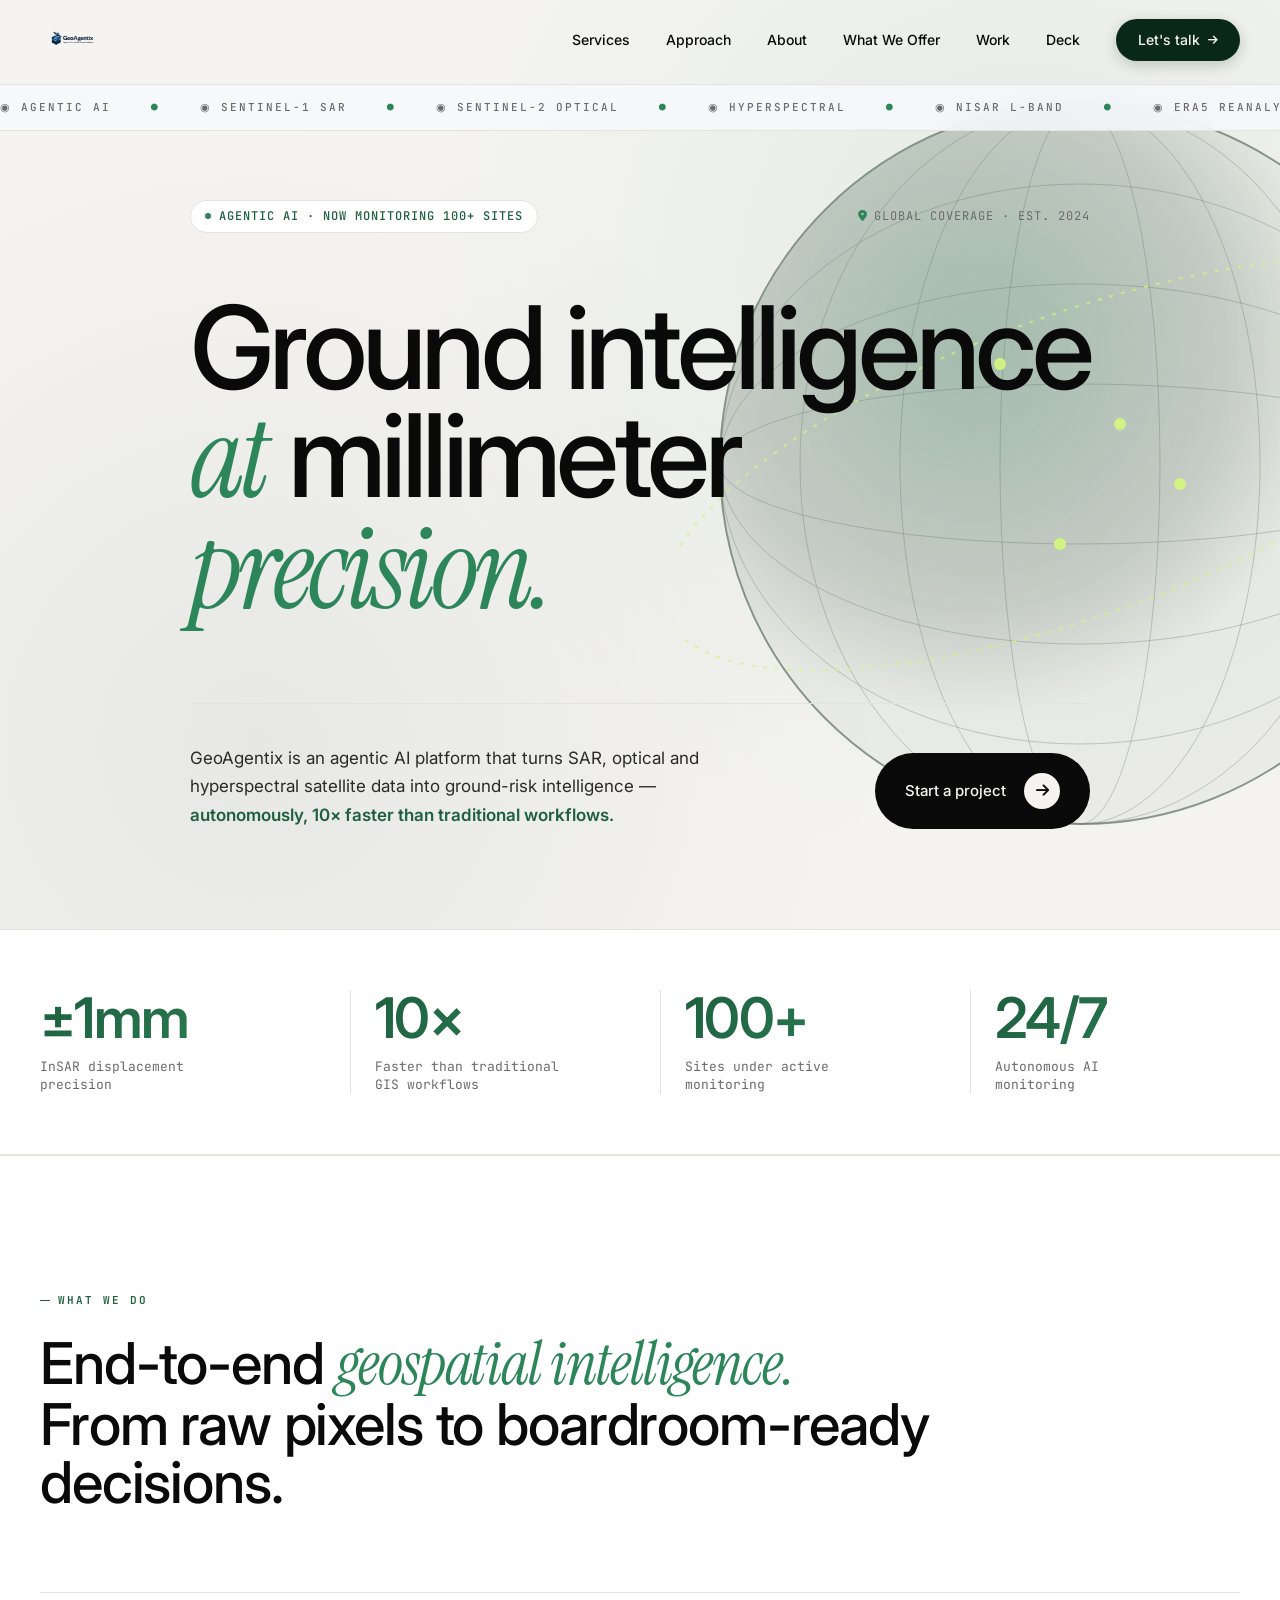
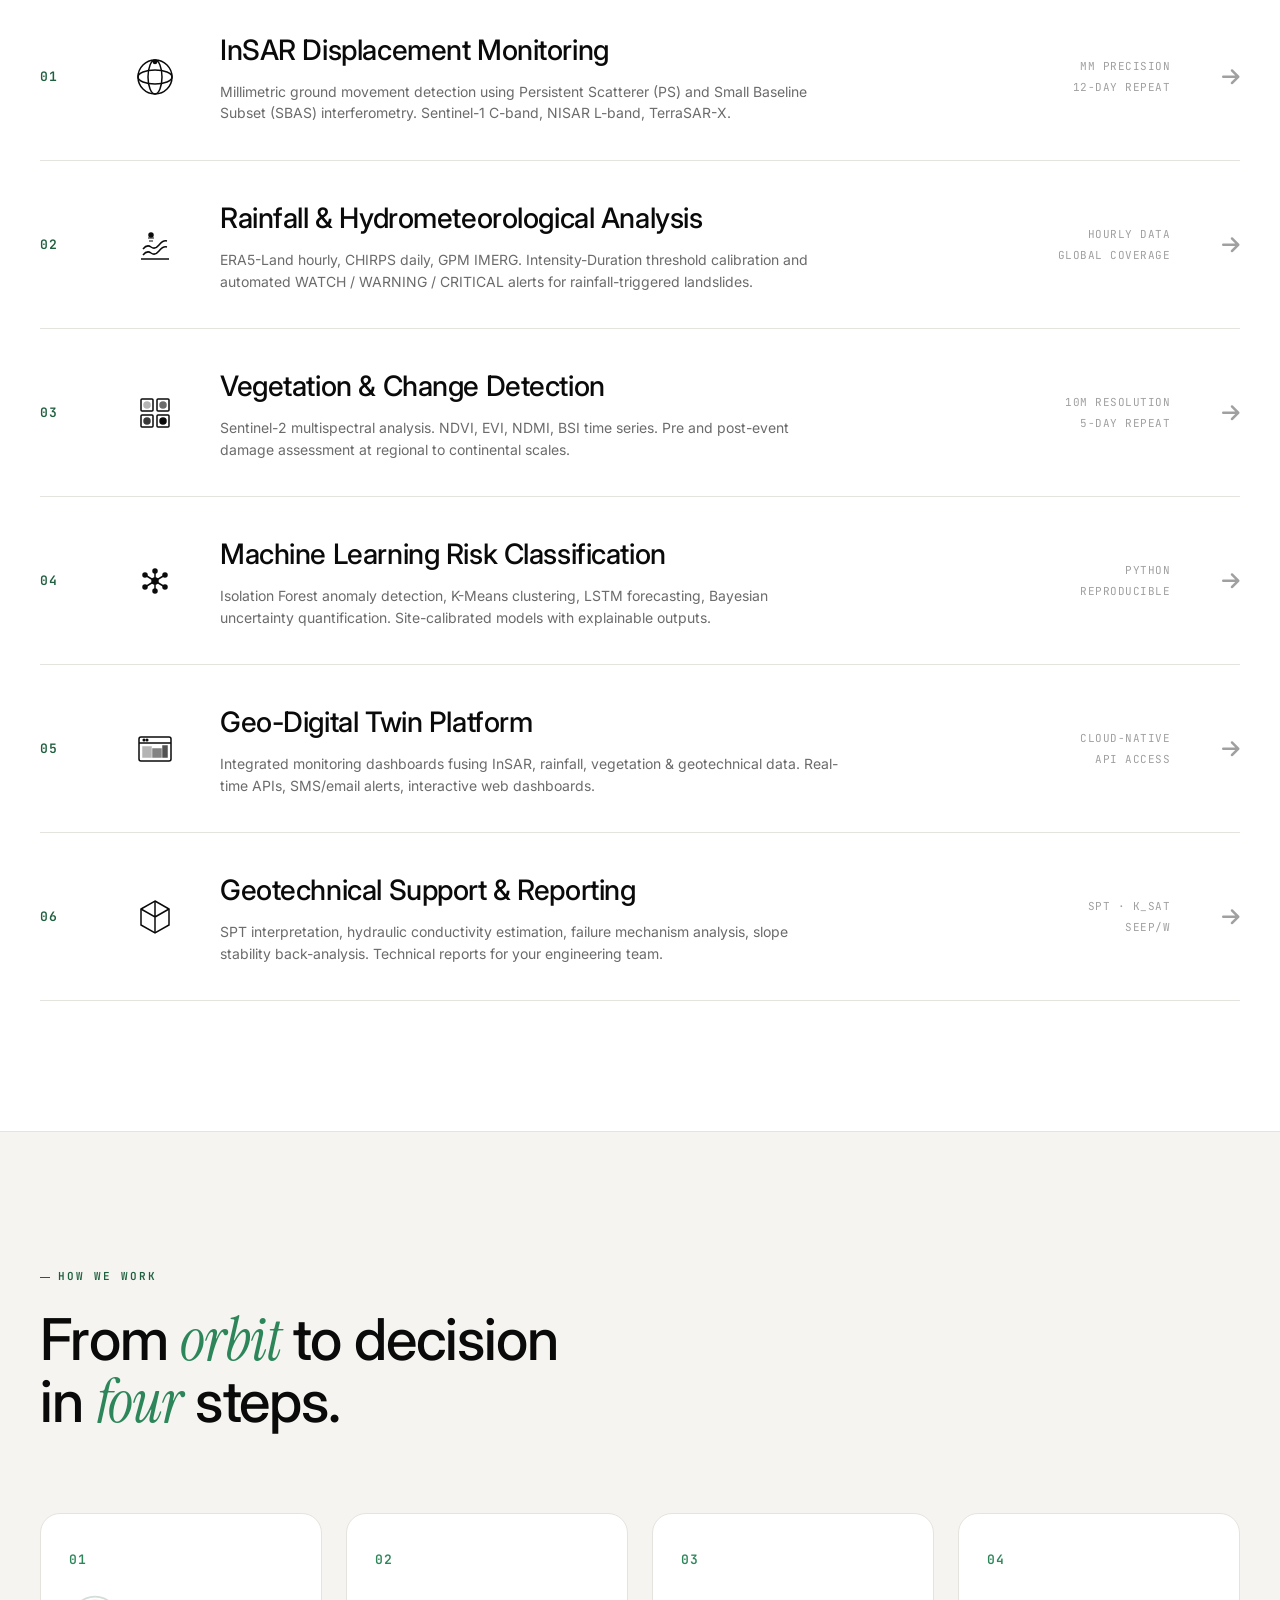
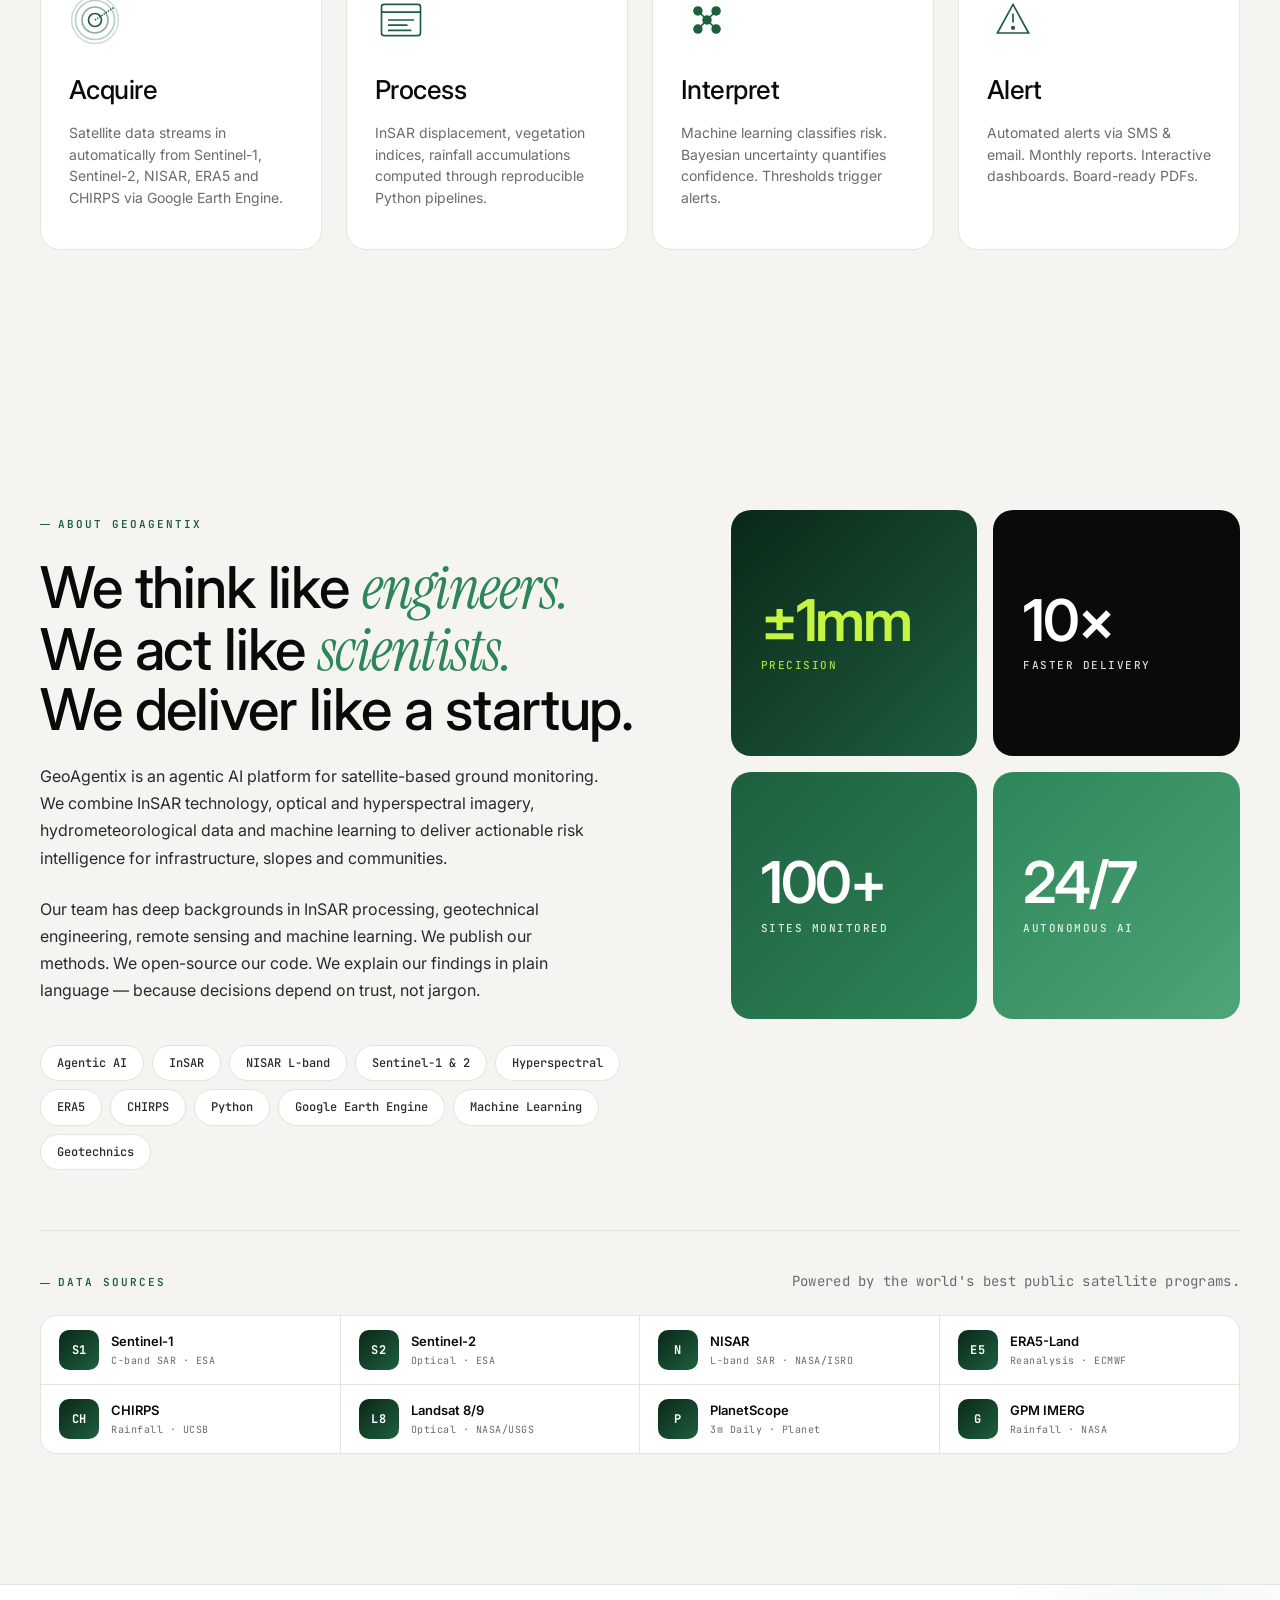
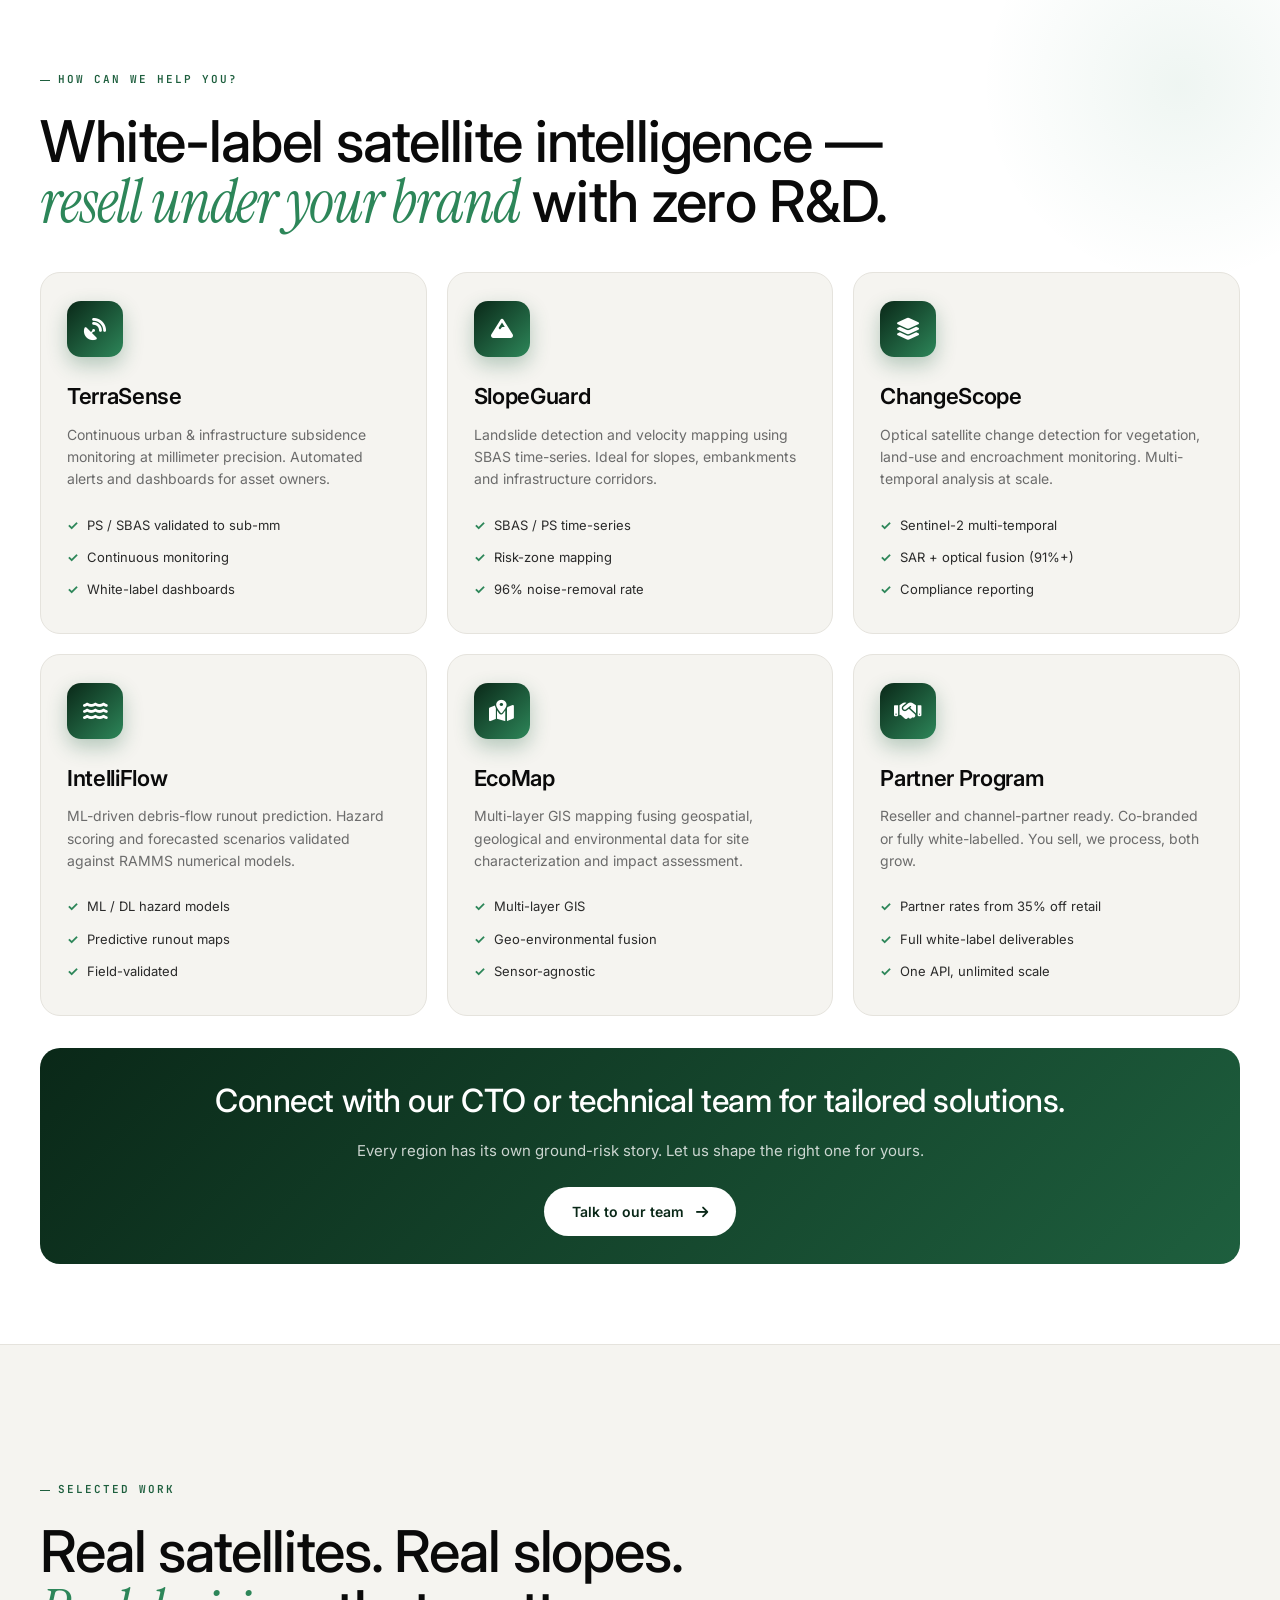
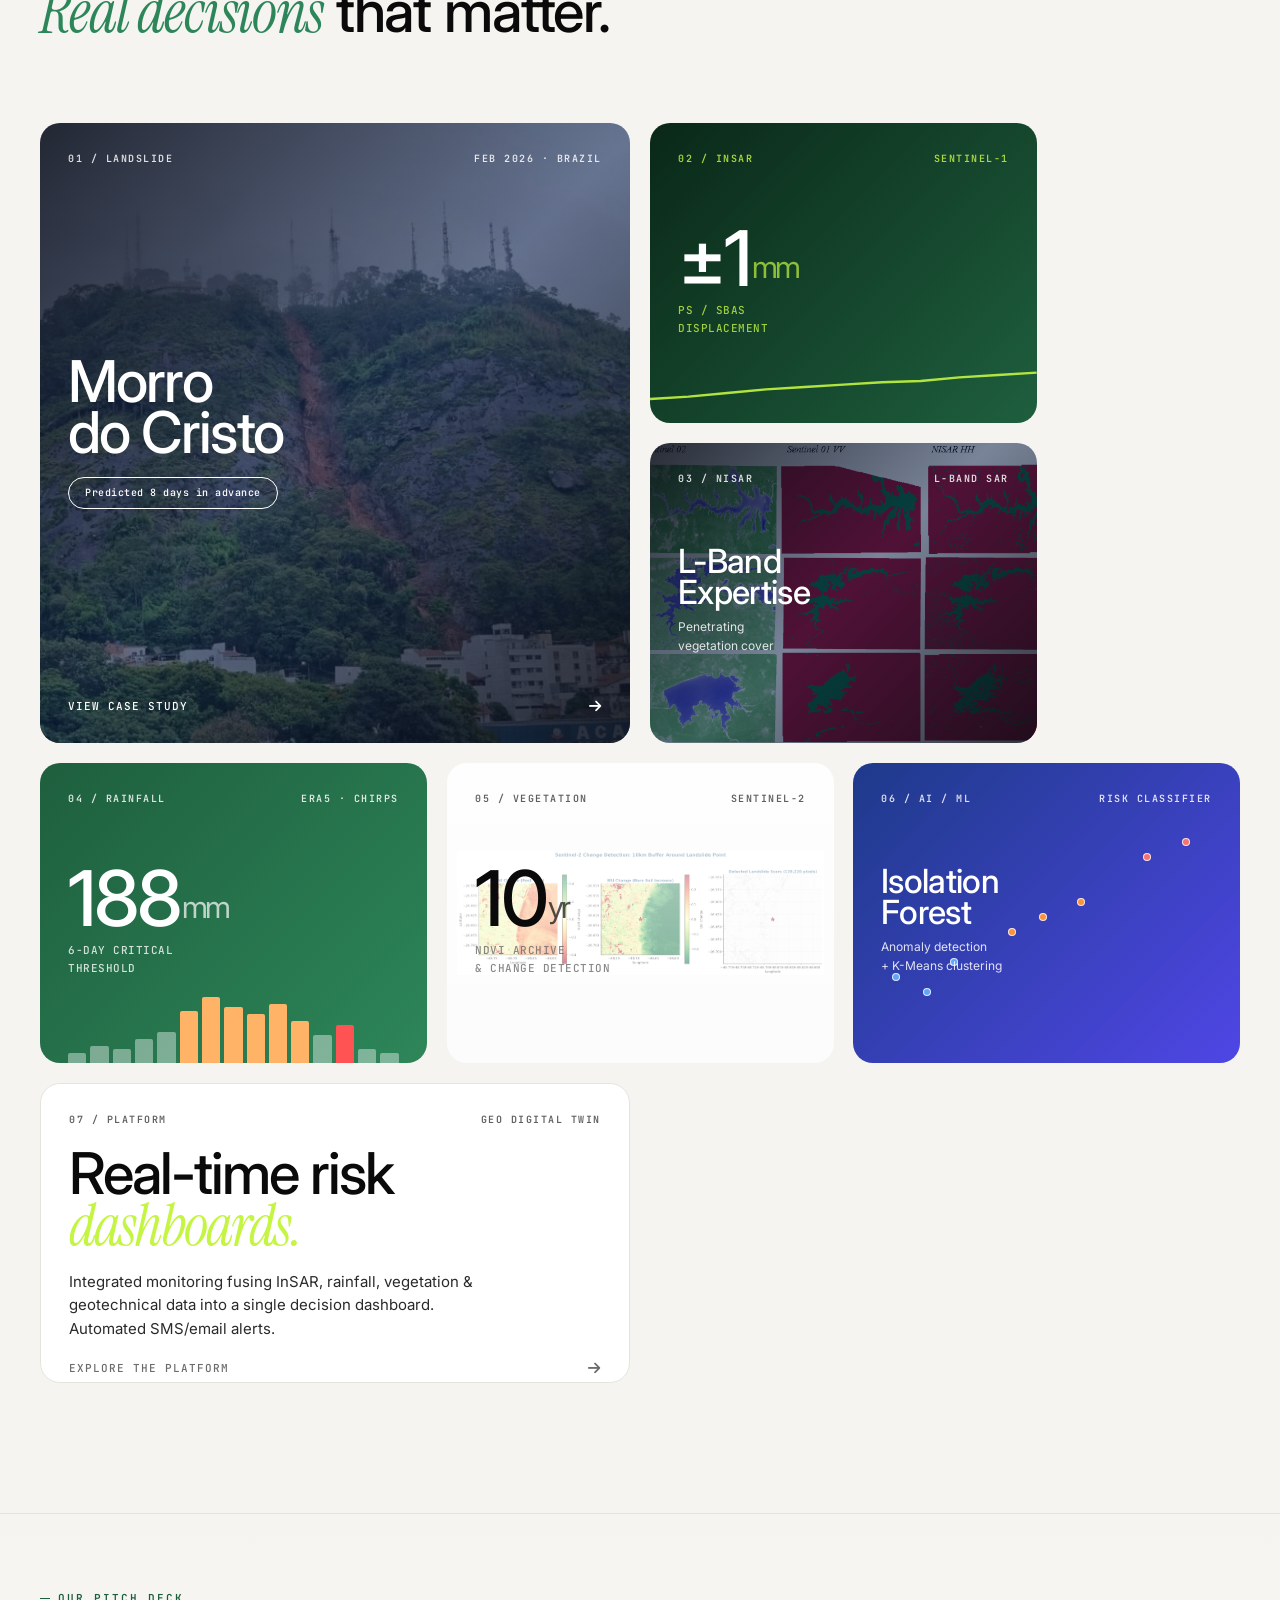
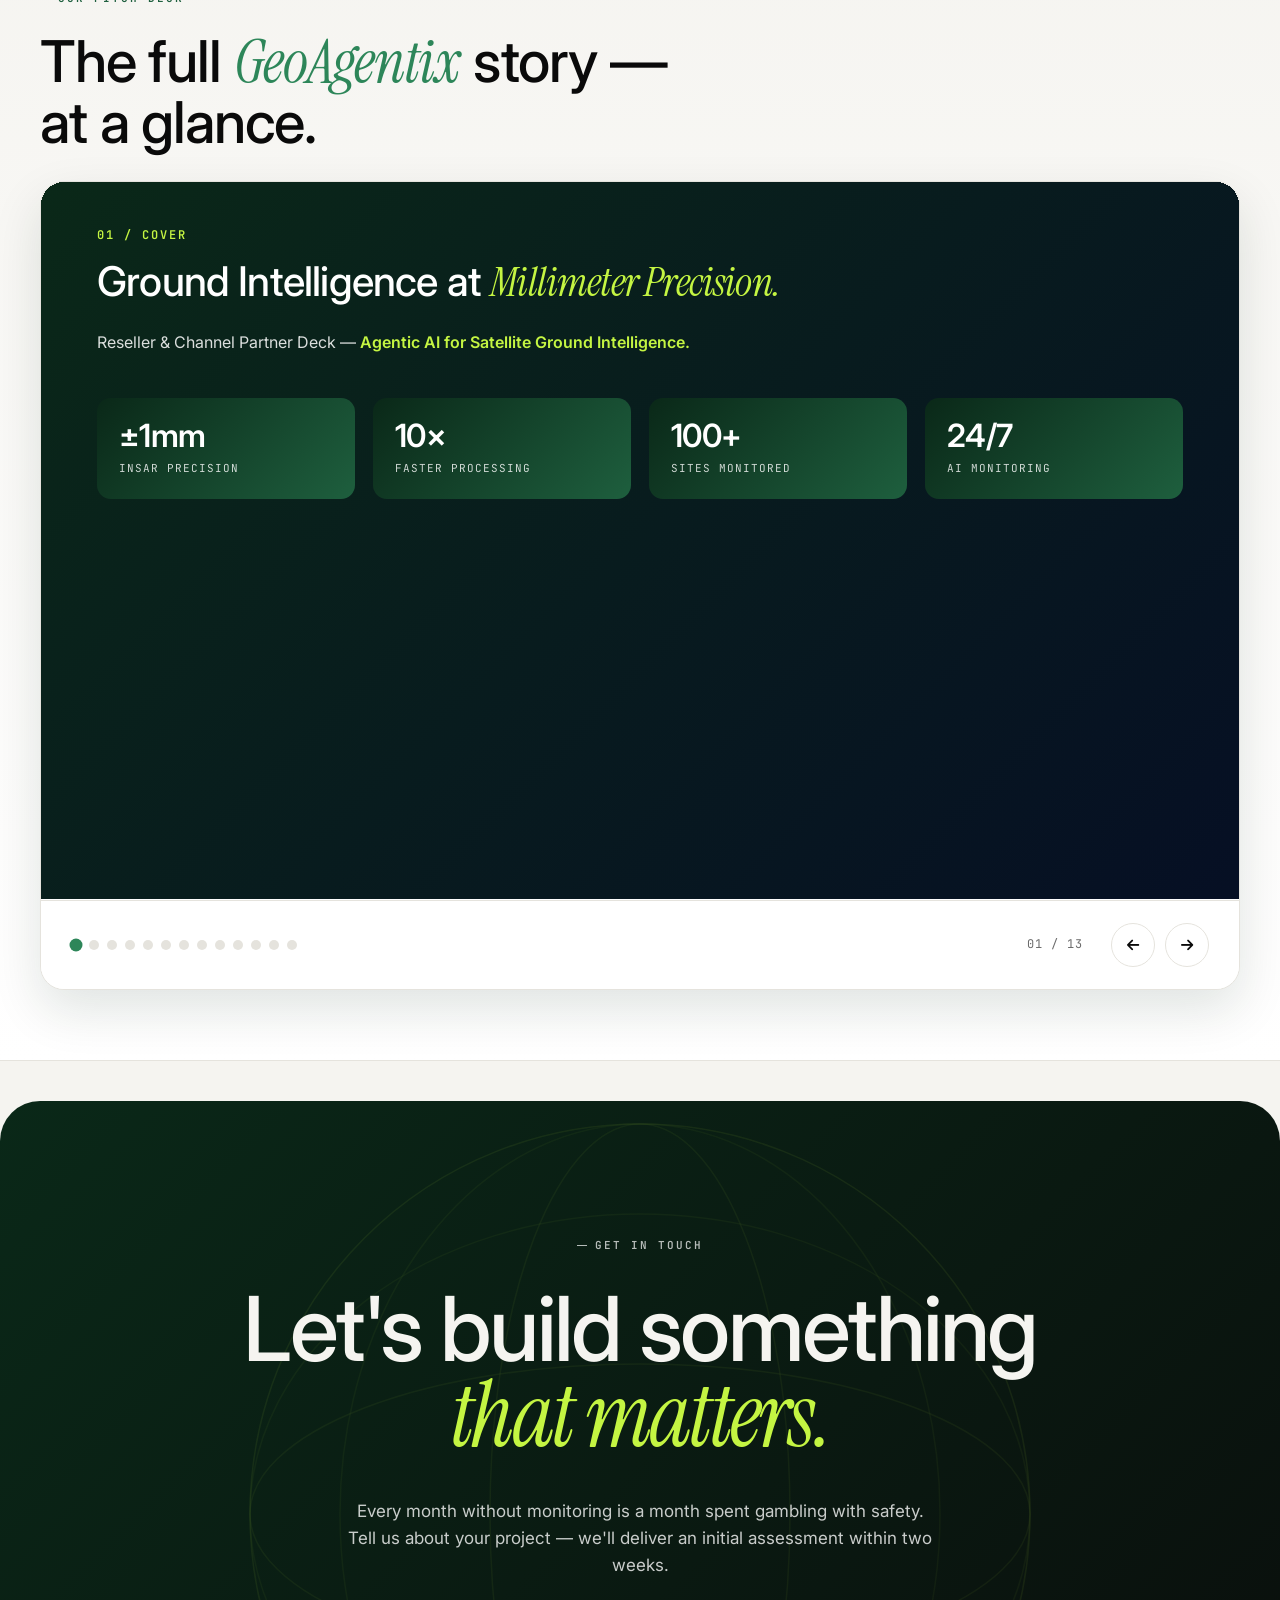
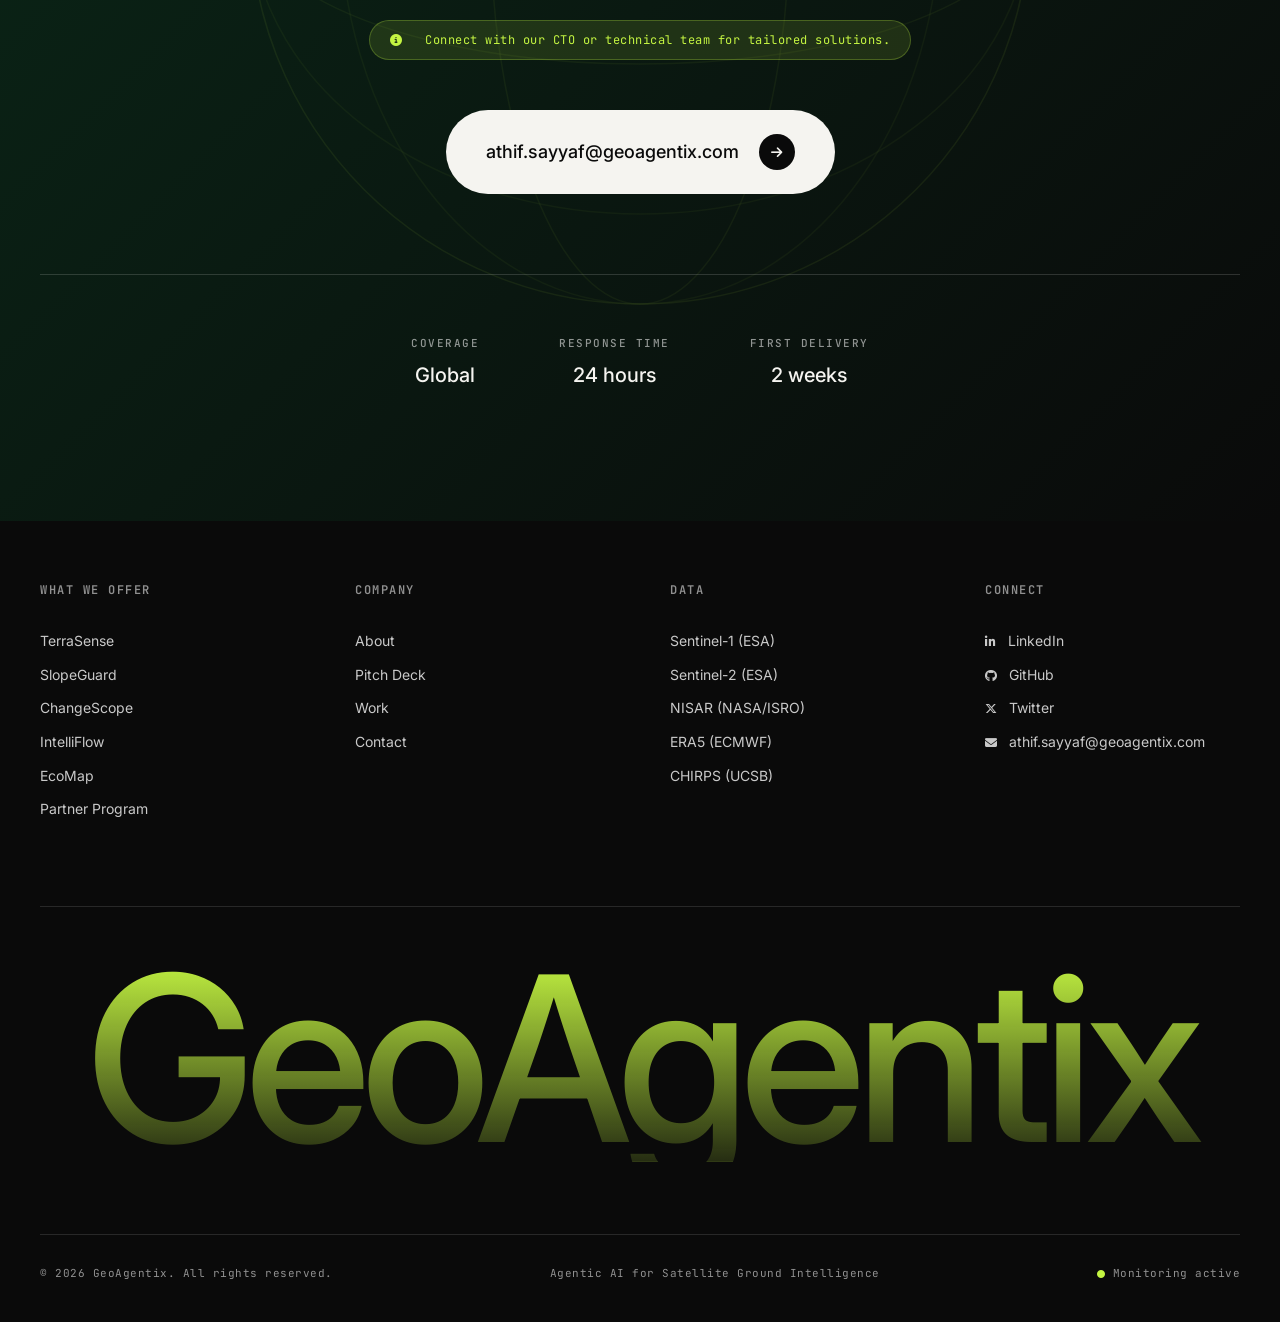
==== index.html @ 86b4ceac "Revert palette to green/white; reorder sections; merge Data Sources into About - Restore original gr" ====
<!DOCTYPE html>
<html lang="en">
<head>
    <meta charset="UTF-8">
    <meta name="viewport" content="width=device-width, initial-scale=1.0">
    <title>GeoAgentix — Agentic AI for Satellite Ground Intelligence</title>
    <meta name="description" content="GeoAgentix is an agentic AI platform that turns SAR, optical, and hyperspectral satellite data into mm-precision ground-risk intelligence — autonomously, 10x faster than traditional workflows.">
    <link rel="icon" type="image/png" href="assets/images/logo-geoagentix.png">
    <link href="https://fonts.googleapis.com/css2?family=Inter:wght@300;400;500;600;700;800;900&family=Space+Grotesk:wght@400;500;600;700&family=Instrument+Serif:ital@0;1&family=JetBrains+Mono:wght@400;500&display=swap" rel="stylesheet">
    <link rel="stylesheet" href="https://cdnjs.cloudflare.com/ajax/libs/font-awesome/6.5.1/css/all.min.css">
    <link rel="stylesheet" href="assets/css/style.css">
</head>
<body>

<!-- ============================================================ -->
<!-- NAVIGATION                                                    -->
<!-- ============================================================ -->
<nav class="nav" id="nav">
    <div class="nav-inner">
        <a href="#home" class="nav-brand">
            <img src="assets/images/logo-geoagentix.png" alt="GeoAgentix">
        </a>
        <div class="nav-menu" id="navMenu">
            <a href="#services">Services</a>
            <a href="#approach">Approach</a>
            <a href="#about">About</a>
            <a href="#offer">What We Offer</a>
            <a href="#work">Work</a>
            <a href="#deck">Deck</a>
            <a href="#contact" class="nav-cta">Let's talk <i class="fas fa-arrow-right"></i></a>
        </div>
        <button class="nav-toggle" id="navToggle" aria-label="Menu">
            <span></span><span></span>
        </button>
    </div>
</nav>

<!-- ============================================================ -->
<!-- HERO                                                          -->
<!-- ============================================================ -->
<section class="hero" id="home">
    <div class="hero-globe">
        <svg viewBox="0 0 400 400" xmlns="http://www.w3.org/2000/svg">
            <defs>
                <radialGradient id="globeGrad" cx="35%" cy="35%">
                    <stop offset="0%" stop-color="#1e5f3e" stop-opacity="0.85"/>
                    <stop offset="70%" stop-color="#0a2818" stop-opacity="0.45"/>
                    <stop offset="100%" stop-color="#0a2818" stop-opacity="0.1"/>
                </radialGradient>
            </defs>
            <circle cx="200" cy="200" r="180" fill="url(#globeGrad)" stroke="#0a2818" stroke-width="1" opacity="0.65"/>
            <ellipse cx="200" cy="200" rx="180" ry="180" fill="none" stroke="#0a2818" stroke-width="0.6" opacity="0.4"/>
            <ellipse cx="200" cy="200" rx="140" ry="180" fill="none" stroke="#0a2818" stroke-width="0.5" opacity="0.35"/>
            <ellipse cx="200" cy="200" rx="90" ry="180" fill="none" stroke="#0a2818" stroke-width="0.5" opacity="0.35"/>
            <ellipse cx="200" cy="200" rx="40" ry="180" fill="none" stroke="#0a2818" stroke-width="0.5" opacity="0.35"/>
            <ellipse cx="200" cy="200" rx="180" ry="40" fill="none" stroke="#0a2818" stroke-width="0.5" opacity="0.35"/>
            <ellipse cx="200" cy="200" rx="180" ry="90" fill="none" stroke="#0a2818" stroke-width="0.5" opacity="0.35"/>
            <ellipse cx="200" cy="200" rx="180" ry="140" fill="none" stroke="#0a2818" stroke-width="0.5" opacity="0.35"/>
            <ellipse cx="200" cy="200" rx="220" ry="75" fill="none" stroke="#c4f542" stroke-width="1" stroke-dasharray="2 4" opacity="0.75" transform="rotate(-20 200 200)"/>
            <g class="satellite">
                <circle cx="420" cy="200" r="5" fill="#c4f542"/>
                <line x1="410" y1="195" x2="430" y2="195" stroke="#c4f542" stroke-width="1.5"/>
                <line x1="410" y1="205" x2="430" y2="205" stroke="#c4f542" stroke-width="1.5"/>
            </g>
            <circle cx="160" cy="150" r="3" fill="#c4f542" class="pulse-point"/>
            <circle cx="220" cy="180" r="3" fill="#c4f542" class="pulse-point"/>
            <circle cx="190" cy="240" r="3" fill="#c4f542" class="pulse-point"/>
            <circle cx="250" cy="210" r="3" fill="#c4f542" class="pulse-point"/>
        </svg>
    </div>

    <div class="hero-marquee">
        <div class="marquee-track">
            <span>◉ AGENTIC AI</span>
            <span class="marquee-dot">●</span>
            <span>◉ SENTINEL-1 SAR</span>
            <span class="marquee-dot">●</span>
            <span>◉ SENTINEL-2 OPTICAL</span>
            <span class="marquee-dot">●</span>
            <span>◉ HYPERSPECTRAL</span>
            <span class="marquee-dot">●</span>
            <span>◉ NISAR L-BAND</span>
            <span class="marquee-dot">●</span>
            <span>◉ ERA5 REANALYSIS</span>
            <span class="marquee-dot">●</span>
            <span>◉ PS / SBAS INSAR</span>
            <span class="marquee-dot">●</span>
            <span>◉ MACHINE LEARNING</span>
            <span class="marquee-dot">●</span>
            <span>◉ AGENTIC AI</span>
            <span class="marquee-dot">●</span>
            <span>◉ SENTINEL-1 SAR</span>
            <span class="marquee-dot">●</span>
            <span>◉ HYPERSPECTRAL</span>
            <span class="marquee-dot">●</span>
            <span>◉ ±1MM PRECISION</span>
        </div>
    </div>

    <div class="container hero-content">
        <div class="hero-meta">
            <span class="hero-badge"><span class="pulse"></span> Agentic AI · Now monitoring 100+ sites</span>
            <span class="hero-location">
                <i class="fas fa-location-dot"></i> Global coverage · Est. 2024
            </span>
        </div>

        <h1 class="hero-title">
            Ground intelligence<br>
            <em class="serif">at</em> millimeter<br>
            <em class="serif">precision.</em>
        </h1>

        <div class="hero-bottom">
            <p class="hero-desc">
                GeoAgentix is an agentic AI platform that turns SAR, optical and hyperspectral satellite data into ground-risk intelligence —
                <strong>autonomously, 10× faster than traditional workflows.</strong>
            </p>
            <a href="#contact" class="hero-cta">
                <span class="cta-label">Start a project</span>
                <span class="cta-arrow"><i class="fas fa-arrow-right"></i></span>
            </a>
        </div>
    </div>
</section>

<!-- ============================================================ -->
<!-- STATS STRIP                                                   -->
<!-- ============================================================ -->
<section class="stats">
    <div class="container">
        <div class="stats-grid">
            <div class="stat">
                <div class="stat-num">±1mm</div>
                <div class="stat-label">InSAR displacement<br>precision</div>
            </div>
            <div class="stat">
                <div class="stat-num">10×</div>
                <div class="stat-label">Faster than traditional<br>GIS workflows</div>
            </div>
            <div class="stat">
                <div class="stat-num">100+</div>
                <div class="stat-label">Sites under active<br>monitoring</div>
            </div>
            <div class="stat">
                <div class="stat-num">24/7</div>
                <div class="stat-label">Autonomous AI<br>monitoring</div>
            </div>
        </div>
    </div>
</section>

<!-- ============================================================ -->
<!-- HOW CAN WE HELP YOU? / WHAT WE OFFER                         -->
<!-- ============================================================ -->
<!-- ============================================================ -->
<!-- DECK / CAROUSEL                                               -->
<!-- ============================================================ -->
<!-- ============================================================ -->
<!-- SERVICES                                                      -->
<!-- ============================================================ -->
<section class="services" id="services">
    <div class="container">
        <div class="section-header">
            <span class="eyebrow">What We Do</span>
            <h2 class="section-title">
                End-to-end <em class="serif">geospatial intelligence.</em><br>
                From raw pixels to boardroom-ready decisions.
            </h2>
        </div>

        <div class="service-list">
            <div class="service-row">
                <div class="service-num">01</div>
                <div class="service-icon">
                    <svg viewBox="0 0 40 40" fill="none" stroke="currentColor" stroke-width="1.5">
                        <circle cx="20" cy="20" r="17"/>
                        <ellipse cx="20" cy="20" rx="17" ry="7"/>
                        <ellipse cx="20" cy="20" rx="7" ry="17"/>
                        <circle cx="20" cy="5" r="1.5" fill="currentColor"/>
                    </svg>
                </div>
                <div class="service-content">
                    <h3>InSAR Displacement Monitoring</h3>
                    <p>Millimetric ground movement detection using Persistent Scatterer (PS) and Small Baseline Subset (SBAS) interferometry. Sentinel-1 C-band, NISAR L-band, TerraSAR-X.</p>
                </div>
                <div class="service-meta">
                    <span>mm precision</span>
                    <span>12-day repeat</span>
                </div>
                <div class="service-arrow"><i class="fas fa-arrow-right"></i></div>
            </div>

            <div class="service-row">
                <div class="service-num">02</div>
                <div class="service-icon">
                    <svg viewBox="0 0 40 40" fill="none" stroke="currentColor" stroke-width="1.5">
                        <path d="M8 30 Q12 25, 16 28 T24 26 T32 22"/>
                        <path d="M8 24 Q12 19, 16 22 T24 20 T32 16"/>
                        <path d="M6 34 L34 34"/>
                        <circle cx="16" cy="10" r="2" fill="currentColor"/>
                        <path d="M13 13 L19 13 M14 16 L18 16" stroke-width="1"/>
                    </svg>
                </div>
                <div class="service-content">
                    <h3>Rainfall &amp; Hydrometeorological Analysis</h3>
                    <p>ERA5-Land hourly, CHIRPS daily, GPM IMERG. Intensity-Duration threshold calibration and automated WATCH / WARNING / CRITICAL alerts for rainfall-triggered landslides.</p>
                </div>
                <div class="service-meta">
                    <span>hourly data</span>
                    <span>global coverage</span>
                </div>
                <div class="service-arrow"><i class="fas fa-arrow-right"></i></div>
            </div>

            <div class="service-row">
                <div class="service-num">03</div>
                <div class="service-icon">
                    <svg viewBox="0 0 40 40" fill="none" stroke="currentColor" stroke-width="1.5">
                        <rect x="6" y="6" width="12" height="12" rx="1"/>
                        <rect x="22" y="6" width="12" height="12" rx="1"/>
                        <rect x="6" y="22" width="12" height="12" rx="1"/>
                        <rect x="22" y="22" width="12" height="12" rx="1"/>
                        <circle cx="12" cy="12" r="3" fill="currentColor" opacity="0.3"/>
                        <circle cx="28" cy="12" r="3" fill="currentColor" opacity="0.6"/>
                        <circle cx="12" cy="28" r="3" fill="currentColor" opacity="0.8"/>
                        <circle cx="28" cy="28" r="3" fill="currentColor"/>
                    </svg>
                </div>
                <div class="service-content">
                    <h3>Vegetation &amp; Change Detection</h3>
                    <p>Sentinel-2 multispectral analysis. NDVI, EVI, NDMI, BSI time series. Pre and post-event damage assessment at regional to continental scales.</p>
                </div>
                <div class="service-meta">
                    <span>10m resolution</span>
                    <span>5-day repeat</span>
                </div>
                <div class="service-arrow"><i class="fas fa-arrow-right"></i></div>
            </div>

            <div class="service-row">
                <div class="service-num">04</div>
                <div class="service-icon">
                    <svg viewBox="0 0 40 40" fill="none" stroke="currentColor" stroke-width="1.5">
                        <circle cx="10" cy="14" r="2" fill="currentColor"/>
                        <circle cx="20" cy="10" r="2" fill="currentColor"/>
                        <circle cx="30" cy="14" r="2" fill="currentColor"/>
                        <circle cx="10" cy="26" r="2" fill="currentColor"/>
                        <circle cx="20" cy="30" r="2" fill="currentColor"/>
                        <circle cx="30" cy="26" r="2" fill="currentColor"/>
                        <circle cx="20" cy="20" r="3" fill="currentColor"/>
                        <line x1="10" y1="14" x2="20" y2="20"/>
                        <line x1="20" y1="10" x2="20" y2="20"/>
                        <line x1="30" y1="14" x2="20" y2="20"/>
                        <line x1="10" y1="26" x2="20" y2="20"/>
                        <line x1="20" y1="30" x2="20" y2="20"/>
                        <line x1="30" y1="26" x2="20" y2="20"/>
                    </svg>
                </div>
                <div class="service-content">
                    <h3>Machine Learning Risk Classification</h3>
                    <p>Isolation Forest anomaly detection, K-Means clustering, LSTM forecasting, Bayesian uncertainty quantification. Site-calibrated models with explainable outputs.</p>
                </div>
                <div class="service-meta">
                    <span>Python</span>
                    <span>reproducible</span>
                </div>
                <div class="service-arrow"><i class="fas fa-arrow-right"></i></div>
            </div>

            <div class="service-row">
                <div class="service-num">05</div>
                <div class="service-icon">
                    <svg viewBox="0 0 40 40" fill="none" stroke="currentColor" stroke-width="1.5">
                        <rect x="4" y="8" width="32" height="24" rx="2"/>
                        <line x1="4" y1="14" x2="36" y2="14"/>
                        <circle cx="9" cy="11" r="0.8" fill="currentColor"/>
                        <circle cx="12" cy="11" r="0.8" fill="currentColor"/>
                        <rect x="8" y="18" width="8" height="10" fill="currentColor" opacity="0.3"/>
                        <rect x="18" y="20" width="8" height="8" fill="currentColor" opacity="0.5"/>
                        <rect x="28" y="17" width="4" height="11" fill="currentColor" opacity="0.7"/>
                    </svg>
                </div>
                <div class="service-content">
                    <h3>Geo-Digital Twin Platform</h3>
                    <p>Integrated monitoring dashboards fusing InSAR, rainfall, vegetation &amp; geotechnical data. Real-time APIs, SMS/email alerts, interactive web dashboards.</p>
                </div>
                <div class="service-meta">
                    <span>cloud-native</span>
                    <span>API access</span>
                </div>
                <div class="service-arrow"><i class="fas fa-arrow-right"></i></div>
            </div>

            <div class="service-row">
                <div class="service-num">06</div>
                <div class="service-icon">
                    <svg viewBox="0 0 40 40" fill="none" stroke="currentColor" stroke-width="1.5">
                        <path d="M20 4 L34 12 L34 28 L20 36 L6 28 L6 12 Z"/>
                        <path d="M20 4 L20 20 L6 12 M20 20 L34 12 M20 20 L20 36"/>
                    </svg>
                </div>
                <div class="service-content">
                    <h3>Geotechnical Support &amp; Reporting</h3>
                    <p>SPT interpretation, hydraulic conductivity estimation, failure mechanism analysis, slope stability back-analysis. Technical reports for your engineering team.</p>
                </div>
                <div class="service-meta">
                    <span>SPT · K_sat</span>
                    <span>SEEP/W</span>
                </div>
                <div class="service-arrow"><i class="fas fa-arrow-right"></i></div>
            </div>
        </div>
    </div>
</section>
<!-- ============================================================ -->
<!-- HOW CAN WE HELP YOU? / WHAT WE OFFER                         -->
<!-- ============================================================ -->
<!-- ============================================================ -->
<!-- APPROACH / PROCESS                                            -->
<!-- ============================================================ -->
<section class="approach" id="approach">
    <div class="container">
        <div class="section-header">
            <span class="eyebrow">How We Work</span>
            <h2 class="section-title">
                From <em class="serif">orbit</em> to decision<br>
                in <em class="serif">four</em> steps.
            </h2>
        </div>

        <div class="approach-grid">
            <div class="approach-card">
                <div class="approach-num">01</div>
                <div class="approach-icon">
                    <svg viewBox="0 0 40 40" fill="none" stroke="currentColor" stroke-width="1.3">
                        <circle cx="20" cy="20" r="5"/>
                        <circle cx="20" cy="20" r="10" opacity="0.5"/>
                        <circle cx="20" cy="20" r="15" opacity="0.3"/>
                        <circle cx="20" cy="20" r="18" opacity="0.2"/>
                        <line x1="20" y1="20" x2="35" y2="10" stroke-dasharray="1 1"/>
                    </svg>
                </div>
                <h3>Acquire</h3>
                <p>Satellite data streams in automatically from Sentinel-1, Sentinel-2, NISAR, ERA5 and CHIRPS via Google Earth Engine.</p>
                <div class="approach-line"></div>
            </div>

            <div class="approach-card">
                <div class="approach-num">02</div>
                <div class="approach-icon">
                    <svg viewBox="0 0 40 40" fill="none" stroke="currentColor" stroke-width="1.3">
                        <rect x="5" y="8" width="30" height="24" rx="2"/>
                        <line x1="5" y1="14" x2="35" y2="14"/>
                        <line x1="10" y1="20" x2="30" y2="20"/>
                        <line x1="10" y1="24" x2="25" y2="24"/>
                        <line x1="10" y1="28" x2="28" y2="28"/>
                    </svg>
                </div>
                <h3>Process</h3>
                <p>InSAR displacement, vegetation indices, rainfall accumulations computed through reproducible Python pipelines.</p>
                <div class="approach-line"></div>
            </div>

            <div class="approach-card">
                <div class="approach-num">03</div>
                <div class="approach-icon">
                    <svg viewBox="0 0 40 40" fill="none" stroke="currentColor" stroke-width="1.3">
                        <circle cx="13" cy="13" r="3" fill="currentColor"/>
                        <circle cx="27" cy="13" r="3" fill="currentColor"/>
                        <circle cx="13" cy="27" r="3" fill="currentColor"/>
                        <circle cx="27" cy="27" r="3" fill="currentColor"/>
                        <circle cx="20" cy="20" r="3" fill="currentColor"/>
                        <line x1="13" y1="13" x2="20" y2="20"/>
                        <line x1="27" y1="13" x2="20" y2="20"/>
                        <line x1="13" y1="27" x2="20" y2="20"/>
                        <line x1="27" y1="27" x2="20" y2="20"/>
                    </svg>
                </div>
                <h3>Interpret</h3>
                <p>Machine learning classifies risk. Bayesian uncertainty quantifies confidence. Thresholds trigger alerts.</p>
                <div class="approach-line"></div>
            </div>

            <div class="approach-card">
                <div class="approach-num">04</div>
                <div class="approach-icon">
                    <svg viewBox="0 0 40 40" fill="none" stroke="currentColor" stroke-width="1.3">
                        <path d="M8 30 L20 8 L32 30 Z"/>
                        <line x1="20" y1="15" x2="20" y2="22"/>
                        <circle cx="20" cy="26" r="1" fill="currentColor"/>
                    </svg>
                </div>
                <h3>Alert</h3>
                <p>Automated alerts via SMS &amp; email. Monthly reports. Interactive dashboards. Board-ready PDFs.</p>
                <div class="approach-line"></div>
            </div>
        </div>
    </div>
</section>
<!-- ============================================================ -->
<!-- DATA SOURCES BAND                                             -->
<!-- ============================================================ -->
<!-- ============================================================ -->
<!-- ABOUT (with Data Sources)                                     -->
<!-- ============================================================ -->
<section class="about" id="about">
    <div class="container">
        <div class="about-grid">
            <div class="about-text">
                <span class="eyebrow">About GeoAgentix</span>
                <h2 class="section-title">
                    We think like <em class="serif">engineers.</em><br>
                    We act like <em class="serif">scientists.</em><br>
                    We deliver like a startup.
                </h2>
                <p class="about-para">
                    GeoAgentix is an agentic AI platform for satellite-based ground monitoring. We combine InSAR technology, optical and hyperspectral imagery, hydrometeorological data and machine learning to deliver actionable risk intelligence for infrastructure, slopes and communities.
                </p>
                <p class="about-para">
                    Our team has deep backgrounds in InSAR processing, geotechnical engineering, remote sensing and machine learning. We publish our methods. We open-source our code. We explain our findings in plain language &mdash; because decisions depend on trust, not jargon.
                </p>
                <div class="about-tags">
                    <span>Agentic AI</span>
                    <span>InSAR</span>
                    <span>NISAR L-band</span>
                    <span>Sentinel-1 &amp; 2</span>
                    <span>Hyperspectral</span>
                    <span>ERA5</span>
                    <span>CHIRPS</span>
                    <span>Python</span>
                    <span>Google Earth Engine</span>
                    <span>Machine Learning</span>
                    <span>Geotechnics</span>
                </div>
            </div>
            <div class="about-visual">
                <div class="about-card about-card-1">
                    <div class="about-card-num">&plusmn;1mm</div>
                    <div class="about-card-label">Precision</div>
                </div>
                <div class="about-card about-card-2">
                    <div class="about-card-num">10&times;</div>
                    <div class="about-card-label">Faster delivery</div>
                </div>
                <div class="about-card about-card-3">
                    <div class="about-card-num">100+</div>
                    <div class="about-card-label">Sites monitored</div>
                </div>
                <div class="about-card about-card-4">
                    <div class="about-card-num">24/7</div>
                    <div class="about-card-label">Autonomous AI</div>
                </div>
            </div>
        </div>

        <div class="about-data">
            <div class="about-data-header">
                <span class="eyebrow">Data Sources</span>
                <p>Powered by the world's best public satellite programs.</p>
            </div>
            <div class="data-grid compact">
                <div class="data-item"><div class="data-logo">S1</div><div class="data-info"><h4>Sentinel-1</h4><p>C-band SAR &middot; ESA</p></div></div>
                <div class="data-item"><div class="data-logo">S2</div><div class="data-info"><h4>Sentinel-2</h4><p>Optical &middot; ESA</p></div></div>
                <div class="data-item"><div class="data-logo">N</div><div class="data-info"><h4>NISAR</h4><p>L-band SAR &middot; NASA/ISRO</p></div></div>
                <div class="data-item"><div class="data-logo">E5</div><div class="data-info"><h4>ERA5-Land</h4><p>Reanalysis &middot; ECMWF</p></div></div>
                <div class="data-item"><div class="data-logo">CH</div><div class="data-info"><h4>CHIRPS</h4><p>Rainfall &middot; UCSB</p></div></div>
                <div class="data-item"><div class="data-logo">L8</div><div class="data-info"><h4>Landsat 8/9</h4><p>Optical &middot; NASA/USGS</p></div></div>
                <div class="data-item"><div class="data-logo">P</div><div class="data-info"><h4>PlanetScope</h4><p>3m Daily &middot; Planet</p></div></div>
                <div class="data-item"><div class="data-logo">G</div><div class="data-info"><h4>GPM IMERG</h4><p>Rainfall &middot; NASA</p></div></div>
            </div>
        </div>
    </div>
</section>
<!-- ============================================================ -->
<!-- HOW CAN WE HELP YOU? / WHAT WE OFFER                         -->
<!-- ============================================================ -->
<section class="offer" id="offer">
    <div class="container">
        <div class="section-header">
            <span class="eyebrow">How Can We Help You?</span>
            <h2 class="section-title">
                White-label satellite intelligence —<br>
                <em class="serif">resell under your brand</em> with zero R&amp;D.
            </h2>
        </div>

        <div class="offer-grid">
            <div class="offer-card">
                <div class="offer-icon"><i class="fas fa-satellite-dish"></i></div>
                <h3>TerraSense</h3>
                <p>Continuous urban &amp; infrastructure subsidence monitoring at millimeter precision. Automated alerts and dashboards for asset owners.</p>
                <ul>
                    <li>PS / SBAS validated to sub-mm</li>
                    <li>Continuous monitoring</li>
                    <li>White-label dashboards</li>
                </ul>
            </div>
            <div class="offer-card">
                <div class="offer-icon"><i class="fas fa-mountain"></i></div>
                <h3>SlopeGuard</h3>
                <p>Landslide detection and velocity mapping using SBAS time-series. Ideal for slopes, embankments and infrastructure corridors.</p>
                <ul>
                    <li>SBAS / PS time-series</li>
                    <li>Risk-zone mapping</li>
                    <li>96% noise-removal rate</li>
                </ul>
            </div>
            <div class="offer-card">
                <div class="offer-icon"><i class="fas fa-layer-group"></i></div>
                <h3>ChangeScope</h3>
                <p>Optical satellite change detection for vegetation, land-use and encroachment monitoring. Multi-temporal analysis at scale.</p>
                <ul>
                    <li>Sentinel-2 multi-temporal</li>
                    <li>SAR + optical fusion (91%+)</li>
                    <li>Compliance reporting</li>
                </ul>
            </div>
            <div class="offer-card">
                <div class="offer-icon"><i class="fas fa-water"></i></div>
                <h3>IntelliFlow</h3>
                <p>ML-driven debris-flow runout prediction. Hazard scoring and forecasted scenarios validated against RAMMS numerical models.</p>
                <ul>
                    <li>ML / DL hazard models</li>
                    <li>Predictive runout maps</li>
                    <li>Field-validated</li>
                </ul>
            </div>
            <div class="offer-card">
                <div class="offer-icon"><i class="fas fa-map-location-dot"></i></div>
                <h3>EcoMap</h3>
                <p>Multi-layer GIS mapping fusing geospatial, geological and environmental data for site characterization and impact assessment.</p>
                <ul>
                    <li>Multi-layer GIS</li>
                    <li>Geo-environmental fusion</li>
                    <li>Sensor-agnostic</li>
                </ul>
            </div>
            <div class="offer-card">
                <div class="offer-icon"><i class="fas fa-handshake"></i></div>
                <h3>Partner Program</h3>
                <p>Reseller and channel-partner ready. Co-branded or fully white-labelled. You sell, we process, both grow.</p>
                <ul>
                    <li>Partner rates from 35% off retail</li>
                    <li>Full white-label deliverables</li>
                    <li>One API, unlimited scale</li>
                </ul>
            </div>
        </div>

        <div class="offer-cta-wrap">
            <h3>Connect with our CTO or technical team for tailored solutions.</h3>
            <p>Every region has its own ground-risk story. Let us shape the right one for yours.</p>
            <a href="mailto:athif.sayyaf@geoagentix.com">Talk to our team <i class="fas fa-arrow-right"></i></a>
        </div>
    </div>
</section>
<!-- ============================================================ -->
<!-- CTA                                                           -->
<!-- ============================================================ -->
<!-- ============================================================ -->
<!-- WORK / PORTFOLIO GRID                                         -->
<!-- ============================================================ -->
<section class="work" id="work">
    <div class="container">
        <div class="section-header">
            <span class="eyebrow">Selected Work</span>
            <h2 class="section-title">
                Real satellites. Real slopes.<br>
                <em class="serif">Real decisions</em> that matter.
            </h2>
        </div>

        <div class="work-grid">
            <a href="#contact" class="tile tile-lg tile-image">
                <img src="assets/images/casestudy-morro.jpg" alt="Morro do Cristo landslide" class="tile-bg">
                <div class="tile-overlay"></div>
                <div class="tile-content">
                    <div class="tile-label">
                        <span>01 / LANDSLIDE</span>
                        <span>FEB 2026 · BRAZIL</span>
                    </div>
                    <div class="tile-center">
                        <h3 class="tile-brand">Morro<br>do Cristo</h3>
                        <div class="tile-tag">Predicted 8 days in advance</div>
                    </div>
                    <div class="tile-bottom">
                        <span>View case study</span>
                        <i class="fas fa-arrow-right"></i>
                    </div>
                </div>
            </a>

            <a href="#contact" class="tile tile-md tile-navy">
                <div class="tile-content">
                    <div class="tile-label">
                        <span>02 / INSAR</span>
                        <span>SENTINEL-1</span>
                    </div>
                    <div class="tile-center">
                        <div class="tile-stat">±1<span class="small">mm</span></div>
                        <div class="tile-stat-label">PS / SBAS<br>displacement</div>
                    </div>
                </div>
                <div class="tile-sparkline">
                    <svg viewBox="0 0 200 50" preserveAspectRatio="none">
                        <polyline points="0,30 20,28 40,25 60,22 80,20 100,18 120,16 140,15 160,12 180,10 200,8"
                                  fill="none" stroke="#c4f542" stroke-width="2" opacity="0.95"/>
                    </svg>
                </div>
            </a>

            <a href="#contact" class="tile tile-md tile-image-small">
                <img src="assets/images/nisar/comparison_grid.png" alt="NISAR L-band comparison" class="tile-bg">
                <div class="tile-overlay"></div>
                <div class="tile-content">
                    <div class="tile-label">
                        <span>03 / NISAR</span>
                        <span>L-BAND SAR</span>
                    </div>
                    <div class="tile-center">
                        <h3 class="tile-brand-sm">L-Band<br>Expertise</h3>
                        <p class="tile-text-sm">Penetrating<br>vegetation cover</p>
                    </div>
                </div>
            </a>

            <a href="#contact" class="tile tile-md tile-blue">
                <div class="tile-content">
                    <div class="tile-label">
                        <span>04 / RAINFALL</span>
                        <span>ERA5 · CHIRPS</span>
                    </div>
                    <div class="tile-center">
                        <div class="tile-stat">188<span class="small">mm</span></div>
                        <div class="tile-stat-label">6-day critical<br>threshold</div>
                    </div>
                </div>
                <div class="tile-bars">
                    <div class="bar" style="height: 15%"></div>
                    <div class="bar" style="height: 25%"></div>
                    <div class="bar" style="height: 20%"></div>
                    <div class="bar" style="height: 35%"></div>
                    <div class="bar" style="height: 45%"></div>
                    <div class="bar bar-orange" style="height: 75%"></div>
                    <div class="bar bar-orange" style="height: 95%"></div>
                    <div class="bar bar-orange" style="height: 80%"></div>
                    <div class="bar bar-orange" style="height: 70%"></div>
                    <div class="bar bar-orange" style="height: 85%"></div>
                    <div class="bar bar-orange" style="height: 60%"></div>
                    <div class="bar" style="height: 40%"></div>
                    <div class="bar bar-red" style="height: 55%"></div>
                    <div class="bar" style="height: 20%"></div>
                    <div class="bar" style="height: 15%"></div>
                </div>
            </a>

            <a href="#contact" class="tile tile-md tile-image-small">
                <img src="assets/images/work-vegetation.png" alt="NDVI change detection" class="tile-bg contained">
                <div class="tile-overlay-light"></div>
                <div class="tile-content">
                    <div class="tile-label label-dark">
                        <span>05 / VEGETATION</span>
                        <span>SENTINEL-2</span>
                    </div>
                    <div class="tile-center">
                        <div class="tile-stat dark">10<span class="small">yr</span></div>
                        <div class="tile-stat-label dark">NDVI archive<br>&amp; change detection</div>
                    </div>
                </div>
            </a>

            <a href="#contact" class="tile tile-md tile-purple">
                <div class="tile-content">
                    <div class="tile-label">
                        <span>06 / AI / ML</span>
                        <span>RISK CLASSIFIER</span>
                    </div>
                    <div class="tile-center">
                        <h3 class="tile-brand-sm">Isolation<br>Forest</h3>
                        <p class="tile-text-sm">Anomaly detection<br>+ K-Means clustering</p>
                    </div>
                </div>
                <div class="tile-scatter">
                    <div class="dot green" style="top:70%; left:10%;"></div>
                    <div class="dot green" style="top:75%; left:18%;"></div>
                    <div class="dot green" style="top:65%; left:25%;"></div>
                    <div class="dot orange" style="top:55%; left:40%;"></div>
                    <div class="dot orange" style="top:50%; left:48%;"></div>
                    <div class="dot orange" style="top:45%; left:58%;"></div>
                    <div class="dot red" style="top:30%; left:75%;"></div>
                    <div class="dot red" style="top:25%; left:85%;"></div>
                </div>
            </a>

            <a href="#contact" class="tile tile-wide tile-light">
                <div class="tile-content">
                    <div class="tile-label label-dark">
                        <span>07 / PLATFORM</span>
                        <span>GEO DIGITAL TWIN</span>
                    </div>
                    <div class="tile-center">
                        <h3 class="tile-brand dark">Real-time risk<br><em class="serif">dashboards.</em></h3>
                        <p class="tile-text dark">Integrated monitoring fusing InSAR, rainfall, vegetation &amp; geotechnical data into a single decision dashboard. Automated SMS/email alerts.</p>
                    </div>
                    <div class="tile-bottom dark">
                        <span>Explore the platform</span>
                        <i class="fas fa-arrow-right"></i>
                    </div>
                </div>
            </a>
        </div>
    </div>
</section>
<!-- ============================================================ -->
<!-- APPROACH / PROCESS                                            -->
<!-- ============================================================ -->
<!-- ============================================================ -->
<!-- HOW CAN WE HELP YOU? / WHAT WE OFFER                         -->
<!-- ============================================================ -->
<!-- ============================================================ -->
<!-- DECK / CAROUSEL                                               -->
<!-- ============================================================ -->
<section class="deck" id="deck">
    <div class="container">
        <div class="section-header">
            <span class="eyebrow">Our Pitch Deck</span>
            <h2 class="section-title">
                The full <em class="serif">GeoAgentix</em> story —<br>
                at a glance.
            </h2>
        </div>

        <div class="carousel" id="carousel">
            <div class="carousel-viewport">
                <div class="carousel-track" id="carouselTrack">

                    <!-- Slide 1 - Cover -->
                    <div class="slide dark">
                        <div class="slide-num">01 / COVER</div>
                        <h3 class="slide-title">Ground Intelligence at <em class="serif">Millimeter Precision.</em></h3>
                        <p class="slide-body">Reseller &amp; Channel Partner Deck — <strong>Agentic AI for Satellite Ground Intelligence.</strong></p>
                        <div class="slide-stats">
                            <div class="slide-stat"><div class="ss-num">±1mm</div><div class="ss-label">InSAR Precision</div></div>
                            <div class="slide-stat"><div class="ss-num">10×</div><div class="ss-label">Faster Processing</div></div>
                            <div class="slide-stat"><div class="ss-num">100+</div><div class="ss-label">Sites Monitored</div></div>
                            <div class="slide-stat"><div class="ss-num">24/7</div><div class="ss-label">AI Monitoring</div></div>
                        </div>
                    </div>

                    <!-- Slide 2 - Company Overview -->
                    <div class="slide">
                        <div class="slide-num">02 / COMPANY OVERVIEW</div>
                        <h3 class="slide-title">An <em class="serif">agentic AI platform</em> for ground-risk intelligence.</h3>
                        <p class="slide-body">GeoAgentix turns SAR, optical and hyperspectral satellite data into actionable intelligence — <strong>autonomously, 10× faster than traditional workflows.</strong></p>
                        <div class="slide-grid">
                            <div class="slide-card">
                                <div class="scard-num">DETECT</div>
                                <h4>mm-precision deformation</h4>
                                <p>From Sentinel-1 SAR, surface change from Sentinel-2 optical, and material signatures from hyperspectral imagery — one platform, any sensor.</p>
                                <span class="scard-meta">PS-InSAR / SBAS sub-mm accuracy</span>
                            </div>
                            <div class="slide-card">
                                <div class="scard-num">PREDICT</div>
                                <h4>Agentic AI pipeline</h4>
                                <p>Autonomously ingests multi-sensor data, runs ML hazard scoring and forecasts displacement trajectories — no manual GIS intervention.</p>
                                <span class="scard-meta">RF optimal for landslide susceptibility</span>
                            </div>
                            <div class="slide-card">
                                <div class="scard-num">MONITOR</div>
                                <h4>White-label dashboards</h4>
                                <p>Automated alert reports delivered to your clients under your brand. Continuous monitoring across infrastructure, mining and natural-hazard sites.</p>
                                <span class="scard-meta">Wide-area, low-cost, continuous</span>
                            </div>
                        </div>
                    </div>

                    <!-- Slide 3 - Product Suite -->
                    <div class="slide">
                        <div class="slide-num">03 / PRODUCT SUITE</div>
                        <h3 class="slide-title">A modular product suite — <em class="serif">white-label ready.</em></h3>
                        <p class="slide-body">Sensor-agnostic, validated by peer-reviewed research, ready to ship under your brand from day one.</p>
                        <div class="slide-grid">
                            <div class="slide-card">
                                <div class="scard-num">01</div>
                                <h4>TerraSense</h4>
                                <p>Continuous urban &amp; infrastructure subsidence monitoring at mm precision. Sub-mm validated (Sci Reports 2023).</p>
                                <span class="scard-meta">Millimetric · Continuous</span>
                            </div>
                            <div class="slide-card">
                                <div class="scard-num">02</div>
                                <h4>SlopeGuard</h4>
                                <p>SBAS-InSAR landslide detection. Identified 59 landslides (34 previously unknown) in Xiaojiang Basin.</p>
                                <span class="scard-meta">SBAS · 96% noise removal</span>
                            </div>
                            <div class="slide-card">
                                <div class="scard-num">03</div>
                                <h4>ChangeScope</h4>
                                <p>Optical change detection. SAR + optical fusion reaches 91.1% accuracy (Taylor &amp; Francis, 2023).</p>
                                <span class="scard-meta">Multi-temporal · Compliance</span>
                            </div>
                        </div>
                    </div>

                    <!-- Slide 4 - Methodology -->
                    <div class="slide dark">
                        <div class="slide-num">04 / TECHNICAL METHODOLOGY</div>
                        <h3 class="slide-title">From orbit to dashboard in <em class="serif">five steps.</em></h3>
                        <p class="slide-body">Reproducible Python pipelines, ESA Sentinel data, validated against ground-truth — <strong>RMSE 2.17mm vs. leveling.</strong></p>
                        <div class="slide-grid">
                            <div class="slide-card">
                                <div class="scard-num">01 · ACQUIRE</div>
                                <h4>SAR Data Acquisition</h4>
                                <p>Sentinel-1 C-band SAR, 6-12 day revisit. Free from ESA, global coverage.</p>
                                <span class="scard-meta">5.405 GHz / 5.55cm wavelength</span>
                            </div>
                            <div class="slide-card">
                                <div class="scard-num">02 · PROCESS</div>
                                <h4>SBAS-InSAR</h4>
                                <p>Multi-temporal interferometric processing using small baseline subsets for mm-level precision.</p>
                                <span class="scard-meta">Frontiers in Earth Science 2024</span>
                            </div>
                            <div class="slide-card">
                                <div class="scard-num">03 · INTERPRET</div>
                                <h4>ML Prediction Layer</h4>
                                <p>Ensemble ML models for hazard susceptibility scoring and displacement prediction.</p>
                                <span class="scard-meta">Random Forest · Deep Learning</span>
                            </div>
                        </div>
                    </div>

                    <!-- Slide 5 - Joshimath -->
                    <div class="slide">
                        <div class="slide-num">05 / CASE STUDY · JOSHIMATH</div>
                        <h3 class="slide-title">Joshimath, Uttarakhand — <em class="serif">urban subsidence.</em></h3>
                        <p class="slide-body">Town built on ancient landslide deposit. <strong>4,500+ families displaced in the 2023 crisis.</strong> No early-warning system existed prior to GeoAgentix analysis.</p>
                        <div class="slide-stats">
                            <div class="slide-stat"><div class="ss-num">~150</div><div class="ss-label">SAR Scenes (S1)</div></div>
                            <div class="slide-stat"><div class="ss-num">5 yrs</div><div class="ss-label">2020 → 2025</div></div>
                            <div class="slide-stat"><div class="ss-num">>30 mm/yr</div><div class="ss-label">Subsidence Rate</div></div>
                            <div class="slide-stat"><div class="ss-num">3</div><div class="ss-label">New Risk Zones</div></div>
                        </div>
                    </div>

                    <!-- Slide 6 - Joshimath validation -->
                    <div class="slide">
                        <div class="slide-num">06 / GROUND VALIDATION</div>
                        <h3 class="slide-title">Validated against <em class="serif">field ground-truth</em> surveys.</h3>
                        <p class="slide-body">InSAR deformation maps correlated with GSI ground-truth surveys — confirmed subsidence patterns <strong>prior to visible structural failure.</strong> Structural cracks, wall collapse and road deformation all detected by InSAR before becoming visible damage.</p>
                    </div>

                    <!-- Slide 7 - Jhaliya -->
                    <div class="slide">
                        <div class="slide-num">07 / CASE STUDY · JHALIYA</div>
                        <h3 class="slide-title">Jhaliya — a slow-moving landslide on a <em class="serif">strategic corridor.</em></h3>
                        <p class="slide-body">Chamoli District, elevation 2,800–3,400m. Strategic military and pilgrimage road corridor with <strong>no prior deformation record</strong> before GeoAgentix intervention.</p>
                        <div class="slide-stats">
                            <div class="slide-stat"><div class="ss-num">~150</div><div class="ss-label">SAR Scenes</div></div>
                            <div class="slide-stat"><div class="ss-num">2020-25</div><div class="ss-label">Observation</div></div>
                            <div class="slide-stat"><div class="ss-num">>30mm/yr</div><div class="ss-label">Max Velocity</div></div>
                            <div class="slide-stat"><div class="ss-num">SBAS</div><div class="ss-label">Methodology</div></div>
                        </div>
                    </div>

                    <!-- Slide 8 - Kuwari -->
                    <div class="slide dark">
                        <div class="slide-num">08 / CASE STUDY · KUWARI</div>
                        <h3 class="slide-title">Kuwari — <em class="serif">LLOF risk</em> on a Himalayan corridor.</h3>
                        <p class="slide-body">Persistent accelerating ground subsidence detected over a 5-year observation period. <strong>20cm maximum cumulative displacement.</strong> Time-series analysis confirms serious LLOF (Landslide Lake Outburst Flood) risk from damming, breaching or overtopping.</p>
                        <div class="slide-grid">
                            <div class="slide-card">
                                <div class="scard-num">FINDING</div>
                                <h4>Accelerating subsidence</h4>
                                <p>Persistent ground motion confirmed across the 5-year window — strongest signal of any Himalayan corridor we've measured.</p>
                                <span class="scard-meta">Under revision · Landslides journal</span>
                            </div>
                            <div class="slide-card">
                                <div class="scard-num">RISK</div>
                                <h4>LLOF threat zone</h4>
                                <p>Damming, breaching or overtopping risk identified — methodology applicable to any region with dam-safety regulations.</p>
                                <span class="scard-meta">mm-level dam deformation</span>
                            </div>
                            <div class="slide-card">
                                <div class="scard-num">PARTNER</div>
                                <h4>Dam operators</h4>
                                <p>Worldwide need for upstream slope monitoring. White-label opportunity for regional engineering consultancies.</p>
                                <span class="scard-meta">Global applicability</span>
                            </div>
                        </div>
                    </div>

                    <!-- Slide 9 - IntelliFlow -->
                    <div class="slide">
                        <div class="slide-num">09 / INTELLIFLOW</div>
                        <h3 class="slide-title">ML <em class="serif">debris-flow runout</em> prediction.</h3>
                        <p class="slide-body">We analyse and predict the future of landscapes using AI-driven geospatial intelligence. Machine-learning models translate optical data into <strong>actionable debris-flow hazard forecasts</strong> — validated against RAMMS numerical simulation at the Koyna landslide, Maharashtra, India.</p>
                    </div>

                    <!-- Slide 10 - Why Partner -->
                    <div class="slide">
                        <div class="slide-num">10 / WHY PARTNER WITH US</div>
                        <h3 class="slide-title">Your brand, our engine — <em class="serif">zero R&amp;D investment.</em></h3>
                        <p class="slide-body">White-label satellite intelligence powered by agentic AI. Resell under your brand from day one.</p>
                        <div class="slide-grid">
                            <div class="slide-card">
                                <div class="scard-num">AGENTIC AI</div>
                                <h4>Autonomous</h4>
                                <p>End-to-end satellite data ingestion, processing and report generation — no manual GIS intervention required.</p>
                                <span class="scard-meta">100% autonomous pipeline</span>
                            </div>
                            <div class="slide-card">
                                <div class="scard-num">MULTI-SENSOR</div>
                                <h4>SAR + Optical + Hyperspectral</h4>
                                <p>One platform processes Sentinel-1 SAR, Sentinel-2 optical and hyperspectral imagery. Serve any use case from a single backend.</p>
                                <span class="scard-meta">Sensor-agnostic</span>
                            </div>
                            <div class="slide-card">
                                <div class="scard-num">10× FASTER</div>
                                <h4>Days, not months</h4>
                                <p>Traditional satellite analysis takes weeks. Our agentic pipeline delivers actionable intelligence in days — your competitive edge.</p>
                                <span class="scard-meta">Competitive delivery edge</span>
                            </div>
                        </div>
                    </div>

                    <!-- Slide 11 - How It Works -->
                    <div class="slide dark">
                        <div class="slide-num">11 / HOW IT WORKS</div>
                        <h3 class="slide-title">You sell. We process. <em class="serif">We both grow.</em></h3>
                        <p class="slide-body">Partner rates start at <strong>35% below retail.</strong> You control the markup. One API, unlimited scale.</p>
                        <div class="slide-grid">
                            <div class="slide-card">
                                <div class="scard-num">01 · YOU SELL</div>
                                <h4>Full client ownership</h4>
                                <p>You own the client relationship end-to-end. Your brand, your pricing, your contracts. GeoAgentix never appears.</p>
                                <span class="scard-meta">Set your own margins</span>
                            </div>
                            <div class="slide-card">
                                <div class="scard-num">02 · WE PROCESS</div>
                                <h4>Agentic AI pipeline</h4>
                                <p>Our engine ingests satellite data, runs InSAR, generates deformation maps and produces white-label dashboards — autonomously, in days.</p>
                                <span class="scard-meta">White-label deliverables</span>
                            </div>
                            <div class="slide-card">
                                <div class="scard-num">03 · WE GROW</div>
                                <h4>Zero hiring needed</h4>
                                <p>You add satellite intelligence to your portfolio overnight — no R&amp;D, no infrastructure. We gain market reach via your network.</p>
                                <span class="scard-meta">Scale with demand</span>
                            </div>
                        </div>
                    </div>

                    <!-- Slide 12 - Team -->
                    <div class="slide">
                        <div class="slide-num">12 / TEAM</div>
                        <h3 class="slide-title">Built by <em class="serif">scientists.</em> Backed by partnerships.</h3>
                        <p class="slide-body">A team that has published, deployed and validated InSAR, ML and geotechnical workflows across the Himalaya, Alps and beyond.</p>
                        <div class="slide-grid">
                            <div class="slide-card">
                                <div class="scard-num">FOUNDER &amp; CEO</div>
                                <h4>Ahammad Shibil</h4>
                                <p>Former venture capitalist in deep tech, specialising in scaling startups, strategy and investments.</p>
                                <span class="scard-meta">Strategy · Investments</span>
                            </div>
                            <div class="slide-card">
                                <div class="scard-num">CO-FOUNDER · CSO</div>
                                <h4>Dr. Achu A.L.</h4>
                                <p>Lead Scientist. InSAR &amp; remote sensing specialist with 10+ years in geospatial intelligence.</p>
                                <span class="scard-meta">InSAR · Remote sensing</span>
                            </div>
                            <div class="slide-card">
                                <div class="scard-num">CO-FOUNDER · CTO</div>
                                <h4>Athif Sayyaf</h4>
                                <p>CTO &amp; partnerships lead. Manages channel strategy and ecosystem partner relationships.</p>
                                <span class="scard-meta">Engineering · Partnerships</span>
                            </div>
                            <div class="slide-card">
                                <div class="scard-num">ADVISOR</div>
                                <h4>Dr. Yunus Ali</h4>
                                <p>Scientific advisor. Leading researcher in landslide dynamics and geohazard risk assessment.</p>
                                <span class="scard-meta">Geohazard risk</span>
                            </div>
                            <div class="slide-card">
                                <div class="scard-num">TEAM</div>
                                <h4>Adil Sajjad</h4>
                                <p>Engineering &amp; partnerships. Manages technical execution across reseller workflows.</p>
                                <span class="scard-meta">Engineering</span>
                            </div>
                            <div class="slide-card">
                                <div class="scard-num">TEAM</div>
                                <h4>Shafeeque</h4>
                                <p>Technical expert in geology and geotechnical engineering, specialising in slope stability.</p>
                                <span class="scard-meta">Geotechnics · Slopes</span>
                            </div>
                        </div>
                    </div>

                    <!-- Slide 13 - Let's Build Together -->
                    <div class="slide dark">
                        <div class="slide-num">13 / LET'S BUILD TOGETHER</div>
                        <h3 class="slide-title">Agentic AI for <em class="serif">satellite ground intelligence.</em></h3>
                        <p class="slide-body">Agentic-powered satellite data processing using SAR and optical imagery for infrastructure, mining and natural-hazard markets.</p>
                        <p class="slide-body"><strong>Connect with our CTO or technical team for tailored solutions.</strong> Reach us at <a href="mailto:athif.sayyaf@geoagentix.com" style="color:var(--accent-light); text-decoration:underline;">athif.sayyaf@geoagentix.com</a>.</p>
                    </div>

                </div>
            </div>

            <div class="carousel-controls">
                <div class="carousel-dots" id="carouselDots"></div>
                <div class="carousel-arrows">
                    <span class="carousel-counter" id="carouselCounter">01 / 13</span>
                    <button class="carousel-arrow" id="carouselPrev" aria-label="Previous slide">
                        <i class="fas fa-arrow-left"></i>
                    </button>
                    <button class="carousel-arrow" id="carouselNext" aria-label="Next slide">
                        <i class="fas fa-arrow-right"></i>
                    </button>
                </div>
            </div>
        </div>
    </div>
</section>
<!-- ============================================================ -->
<!-- WORK / PORTFOLIO GRID                                         -->
<!-- ============================================================ -->
<!-- ============================================================ -->
<!-- CTA                                                           -->
<!-- ============================================================ -->
<section class="cta" id="contact">
    <div class="cta-globe">
        <svg viewBox="0 0 300 300" xmlns="http://www.w3.org/2000/svg">
            <circle cx="150" cy="150" r="130" fill="none" stroke="#c4f542" stroke-width="0.5" opacity="0.4"/>
            <ellipse cx="150" cy="150" rx="130" ry="50" fill="none" stroke="#c4f542" stroke-width="0.5" opacity="0.3"/>
            <ellipse cx="150" cy="150" rx="50" ry="130" fill="none" stroke="#c4f542" stroke-width="0.5" opacity="0.3"/>
            <ellipse cx="150" cy="150" rx="100" ry="130" fill="none" stroke="#c4f542" stroke-width="0.5" opacity="0.25"/>
            <ellipse cx="150" cy="150" rx="130" ry="100" fill="none" stroke="#c4f542" stroke-width="0.5" opacity="0.25"/>
        </svg>
    </div>
    <div class="container">
        <span class="eyebrow light">Get In Touch</span>
        <h2 class="cta-title">
            Let's build something<br>
            <em class="serif">that matters.</em>
        </h2>
        <p class="cta-desc">
            Every month without monitoring is a month spent gambling with safety.<br>
            Tell us about your project — we'll deliver an initial assessment within two weeks.
        </p>
        <div class="cta-note">
            <i class="fas fa-circle-info"></i> &nbsp; Connect with our CTO or technical team for tailored solutions.
        </div>

        <div class="cta-contact">
            <a href="mailto:athif.sayyaf@geoagentix.com" class="cta-email">
                <span>athif.sayyaf@geoagentix.com</span>
                <i class="fas fa-arrow-right"></i>
            </a>
        </div>

        <div class="cta-meta">
            <div class="cta-meta-item">
                <span class="cta-meta-label">Coverage</span>
                <span class="cta-meta-value">Global</span>
            </div>
            <div class="cta-meta-item">
                <span class="cta-meta-label">Response time</span>
                <span class="cta-meta-value">24 hours</span>
            </div>
            <div class="cta-meta-item">
                <span class="cta-meta-label">First delivery</span>
                <span class="cta-meta-value">2 weeks</span>
            </div>
        </div>
    </div>
</section>

<!-- ============================================================ -->
<!-- FOOTER                                                        -->
<!-- ============================================================ -->
<footer class="footer">
    <div class="container">
        <div class="footer-top">
            <div class="footer-col">
                <h4>What We Offer</h4>
                <a href="#offer">TerraSense</a>
                <a href="#offer">SlopeGuard</a>
                <a href="#offer">ChangeScope</a>
                <a href="#offer">IntelliFlow</a>
                <a href="#offer">EcoMap</a>
                <a href="#offer">Partner Program</a>
            </div>
            <div class="footer-col">
                <h4>Company</h4>
                <a href="#about">About</a>
                <a href="#deck">Pitch Deck</a>
                <a href="#work">Work</a>
                <a href="#contact">Contact</a>
            </div>
            <div class="footer-col">
                <h4>Data</h4>
                <a href="#">Sentinel-1 (ESA)</a>
                <a href="#">Sentinel-2 (ESA)</a>
                <a href="#">NISAR (NASA/ISRO)</a>
                <a href="#">ERA5 (ECMWF)</a>
                <a href="#">CHIRPS (UCSB)</a>
            </div>
            <div class="footer-col">
                <h4>Connect</h4>
                <a href="#"><i class="fab fa-linkedin-in"></i> LinkedIn</a>
                <a href="#"><i class="fab fa-github"></i> GitHub</a>
                <a href="#"><i class="fab fa-x-twitter"></i> Twitter</a>
                <a href="mailto:athif.sayyaf@geoagentix.com"><i class="fas fa-envelope"></i> athif.sayyaf@geoagentix.com</a>
            </div>
        </div>

        <div class="footer-brand">
            <h1>GeoAgentix</h1>
        </div>

        <div class="footer-bottom">
            <span>© 2026 GeoAgentix. All rights reserved.</span>
            <span>Agentic AI for Satellite Ground Intelligence</span>
            <span><i class="fas fa-circle pulse-dot"></i> Monitoring active</span>
        </div>
    </div>
</footer>

<script src="assets/js/main.js"></script>
</body>
</html>
---- assets/css/style.css ----
/* ============================================================
   GeoAgentix — Modern Geospatial Brand Design System
   Green & White palette · Minimal typography · Bold visuals.
   ============================================================ */

:root {
    --bg:            #f5f4f0;
    --bg-alt:        #ffffff;
    --ink:           #0a0a0a;
    --ink-soft:      #2a2a2a;
    --ink-mute:      #6b6b6b;
    --ink-light:     #a0a0a0;
    --line:          #e5e3dd;
    --line-dark:     #1a1a1a;

    /* Green & white palette */
    --accent-navy:   #0a2818;   /* deep forest */
    --accent-blue:   #1e5f3e;   /* primary green */
    --accent-bright: #2d8659;   /* lighter green for action */
    --accent-sky:    #4ea577;
    --accent-light:  #c4f542;   /* lime accent */
    --accent-cyan:   #2d8659;
    --accent-gold:   #d4a456;
    --accent-orange: #e8673c;
    --accent-red:    #c0392b;

    --shadow-sm: 0 2px 8px rgba(10, 40, 24, 0.05);
    --shadow-md: 0 8px 24px rgba(10, 40, 24, 0.08);
    --shadow-lg: 0 20px 50px rgba(10, 40, 24, 0.12);
    --shadow-xl: 0 30px 80px rgba(10, 40, 24, 0.15);

    --ease-out: cubic-bezier(0.16, 1, 0.3, 1);
    --ease-in-out: cubic-bezier(0.65, 0, 0.35, 1);
}

/* ========== RESET ========== */
*, *::before, *::after { box-sizing: border-box; margin: 0; padding: 0; }

html {
    scroll-behavior: smooth;
    scroll-padding-top: 80px;
    -webkit-font-smoothing: antialiased;
    -moz-osx-font-smoothing: grayscale;
}

body {
    font-family: 'Inter', -apple-system, BlinkMacSystemFont, sans-serif;
    background: var(--bg);
    color: var(--ink);
    line-height: 1.55;
    font-weight: 400;
    font-size: 16px;
    overflow-x: hidden;
}

img { max-width: 100%; height: auto; display: block; }
a { text-decoration: none; color: inherit; transition: all 0.25s ease; }
ul, ol { list-style: none; }
button { border: none; background: none; font-family: inherit; cursor: pointer; }

.serif {
    font-family: 'Instrument Serif', Georgia, serif;
    font-style: italic;
    font-weight: 400;
}

/* ========== CONTAINER ========== */
.container {
    max-width: 1440px;
    margin: 0 auto;
    padding: 0 40px;
}

/* ========== TYPOGRAPHY ========== */
.eyebrow {
    display: inline-block;
    font-size: 11px;
    font-weight: 600;
    letter-spacing: 2px;
    text-transform: uppercase;
    color: var(--accent-blue);
    padding-left: 18px;
    position: relative;
    margin-bottom: 24px;
    font-family: 'JetBrains Mono', 'Space Grotesk', monospace;
}
.eyebrow::before {
    content: '';
    position: absolute;
    left: 0;
    top: 50%;
    width: 10px;
    height: 1px;
    background: var(--accent-blue);
}
.eyebrow.light { color: rgba(255,255,255,0.7); }
.eyebrow.light::before { background: rgba(255,255,255,0.7); }

.section-header {
    max-width: 900px;
    margin-bottom: 80px;
}

.section-title {
    font-family: 'Inter', sans-serif;
    font-size: clamp(32px, 4.5vw, 62px);
    line-height: 1.02;
    letter-spacing: -0.02em;
    font-weight: 500;
    color: var(--ink);
}
.section-title-sm {
    font-family: 'Inter', sans-serif;
    font-size: clamp(24px, 2.8vw, 38px);
    line-height: 1.15;
    letter-spacing: -0.015em;
    font-weight: 500;
    color: var(--ink);
    max-width: 760px;
}
.section-title em.serif,
.section-title-sm em.serif { font-size: 1.05em; color: var(--accent-bright); }

/* ========== NAVIGATION ========== */
.nav {
    position: fixed;
    top: 0;
    left: 0;
    right: 0;
    z-index: 1000;
    padding: 18px 40px;
    transition: all 0.3s ease;
}
.nav.scrolled {
    background: rgba(246, 248, 252, 0.92);
    backdrop-filter: blur(20px);
    padding: 12px 40px;
    border-bottom: 1px solid var(--line);
    box-shadow: 0 1px 24px rgba(10, 31, 68, 0.04);
}

.nav-inner {
    max-width: 1440px;
    margin: 0 auto;
    display: flex;
    align-items: center;
    justify-content: space-between;
}

.nav-brand img {
    height: 44px;
    transition: transform 0.3s ease;
}
.nav-brand:hover img { transform: scale(1.05); }

.nav-menu { display: flex; align-items: center; gap: 36px; }
.nav-menu a {
    font-size: 14px;
    font-weight: 500;
    color: var(--ink);
    position: relative;
}
.nav-menu a:not(.nav-cta)::after {
    content: '';
    position: absolute;
    left: 0;
    bottom: -4px;
    width: 0;
    height: 1px;
    background: var(--accent-bright);
    transition: width 0.3s ease;
}
.nav-menu a:not(.nav-cta):hover { color: var(--accent-bright); }
.nav-menu a:not(.nav-cta):hover::after { width: 100%; }

.nav-cta {
    display: inline-flex;
    align-items: center;
    gap: 8px;
    padding: 10px 22px;
    background: var(--accent-navy);
    color: var(--bg) !important;
    border-radius: 100px;
    font-weight: 500;
    transition: transform 0.3s var(--ease-out), background 0.3s ease, box-shadow 0.3s ease;
    box-shadow: 0 4px 14px rgba(10, 40, 24, 0.20);
}
.nav-cta:hover {
    background: var(--accent-bright);
    transform: translateY(-2px) scale(1.03);
    box-shadow: 0 8px 22px rgba(45, 134, 89, 0.40);
}
.nav-cta:active { transform: translateY(0) scale(0.98); }
.nav-cta i { font-size: 11px; transition: transform 0.3s ease; }
.nav-cta:hover i { transform: translateX(3px); }

.nav-toggle {
    display: none;
    flex-direction: column;
    gap: 5px;
    padding: 8px;
}
.nav-toggle span {
    display: block;
    width: 24px;
    height: 2px;
    background: var(--ink);
    transition: all 0.3s ease;
}

/* ============================================================ */
/* HERO                                                          */
/* ============================================================ */
.hero {
    padding: 140px 0 100px;
    position: relative;
    min-height: 100vh;
    display: flex;
    flex-direction: column;
    justify-content: center;
    overflow: hidden;
    background:
      radial-gradient(circle at 80% 30%, rgba(45, 134, 89, 0.08) 0%, transparent 50%),
      radial-gradient(circle at 20% 80%, rgba(10, 31, 68, 0.06) 0%, transparent 50%),
      var(--bg);
}

.hero-globe {
    position: absolute;
    top: 50%;
    right: -200px;
    transform: translateY(-50%);
    width: 800px;
    height: 800px;
    opacity: 0.6;
    pointer-events: none;
    z-index: 0;
}
.hero-globe svg { width: 100%; height: 100%; animation: rotate-slow 80s linear infinite; }
.hero-globe .satellite { animation: orbit 12s linear infinite; transform-origin: 200px 200px; }
.hero-globe .pulse-point { animation: pulse-fade 3s ease infinite; }
.hero-globe .pulse-point:nth-child(3n) { animation-delay: 1s; }
.hero-globe .pulse-point:nth-child(3n+1) { animation-delay: 2s; }

@keyframes rotate-slow {
    from { transform: rotate(0deg); }
    to { transform: rotate(360deg); }
}
@keyframes orbit {
    from { transform: rotate(0deg); }
    to { transform: rotate(360deg); }
}
@keyframes pulse-fade {
    0%, 100% { r: 3; opacity: 1; }
    50% { r: 5; opacity: 0.4; }
}

.hero-marquee {
    position: absolute;
    top: 84px;
    left: 0;
    right: 0;
    overflow: hidden;
    border-top: 1px solid var(--line);
    border-bottom: 1px solid var(--line);
    padding: 14px 0;
    background: rgba(246, 248, 252, 0.85);
    backdrop-filter: blur(10px);
    z-index: 1;
}
.marquee-track {
    display: flex;
    gap: 40px;
    white-space: nowrap;
    animation: marquee 50s linear infinite;
    font-family: 'JetBrains Mono', monospace;
    font-size: 11px;
    font-weight: 500;
    letter-spacing: 2px;
    color: var(--ink-mute);
}
.marquee-dot { color: var(--accent-bright); }
@keyframes marquee {
    0% { transform: translateX(0); }
    100% { transform: translateX(-50%); }
}

.hero-content {
    position: relative;
    z-index: 2;
    padding-top: 60px;
}

.hero-meta {
    display: flex;
    justify-content: space-between;
    align-items: center;
    margin-bottom: 60px;
    font-size: 12px;
    color: var(--ink-mute);
    letter-spacing: 1px;
    text-transform: uppercase;
    font-family: 'JetBrains Mono', monospace;
}

.hero-badge {
    display: inline-flex;
    align-items: center;
    gap: 8px;
    padding: 6px 14px;
    border: 1px solid var(--line);
    border-radius: 100px;
    background: var(--bg-alt);
    font-weight: 500;
    color: var(--accent-blue);
}
.pulse {
    display: inline-block;
    width: 6px;
    height: 6px;
    border-radius: 50%;
    background: var(--accent-bright);
    animation: pulse 2s ease infinite;
}
@keyframes pulse {
    0% { box-shadow: 0 0 0 0 rgba(45, 134, 89, 0.5); }
    70% { box-shadow: 0 0 0 8px rgba(45, 134, 89, 0); }
    100% { box-shadow: 0 0 0 0 rgba(45, 134, 89, 0); }
}
.hero-location { display: inline-flex; align-items: center; gap: 6px; }
.hero-location i { color: var(--accent-bright); }

.hero-title {
    font-family: 'Inter', sans-serif;
    font-size: clamp(48px, 9vw, 140px);
    line-height: 0.94;
    letter-spacing: -0.04em;
    font-weight: 500;
    color: var(--ink);
    margin-bottom: 80px;
}
.hero-title em.serif {
    font-size: 1em;
    color: var(--accent-bright);
}

.hero-bottom {
    display: grid;
    grid-template-columns: 1fr auto;
    gap: 60px;
    align-items: end;
    padding-top: 40px;
    border-top: 1px solid var(--line);
    max-width: 1100px;
}
.hero-desc {
    max-width: 560px;
    font-size: 17px;
    line-height: 1.65;
    color: var(--ink-soft);
}
.hero-desc strong { color: var(--accent-blue); font-weight: 600; }

.hero-cta {
    display: inline-flex;
    align-items: center;
    gap: 18px;
    padding: 20px 30px;
    background: var(--ink);
    color: var(--bg);
    border-radius: 100px;
    font-size: 15px;
    font-weight: 500;
    white-space: nowrap;
    transition: all 0.3s ease;
}
.hero-cta:hover {
    background: var(--accent-bright);
    transform: translateY(-3px) scale(1.02);
    box-shadow: 0 18px 44px rgba(45, 134, 89, 0.42);
}
.hero-cta:active { transform: translateY(-1px) scale(0.99); }
.cta-arrow {
    display: inline-flex;
    align-items: center;
    justify-content: center;
    width: 36px;
    height: 36px;
    background: var(--bg);
    color: var(--ink);
    border-radius: 50%;
    transition: transform 0.3s ease;
}
.hero-cta:hover .cta-arrow { transform: rotate(-45deg); }

/* ============================================================ */
/* STATS                                                         */
/* ============================================================ */
.stats {
    padding: 60px 0;
    border-top: 1px solid var(--line);
    border-bottom: 1px solid var(--line);
    background: var(--bg-alt);
}
.stats-grid {
    display: grid;
    grid-template-columns: repeat(4, 1fr);
    gap: 40px;
}
.stat { padding-left: 24px; border-left: 1px solid var(--line); }
.stat:first-child { padding-left: 0; border-left: none; }
.stat-num {
    font-size: 56px;
    font-weight: 600;
    line-height: 1;
    letter-spacing: -0.03em;
    background: linear-gradient(135deg, var(--accent-blue) 0%, var(--accent-bright) 100%);
    -webkit-background-clip: text;
    background-clip: text;
    -webkit-text-fill-color: transparent;
    margin-bottom: 12px;
}
.stat-label {
    font-size: 13px;
    color: var(--ink-mute);
    line-height: 1.4;
    font-family: 'JetBrains Mono', monospace;
}

section { padding: 130px 0; }

/* ============================================================ */
/* OFFER / "HOW CAN WE HELP YOU?" SECTION                       */
/* ============================================================ */
.offer {
    background: var(--bg-alt);
    border-top: 1px solid var(--line);
    border-bottom: 1px solid var(--line);
    position: relative;
    overflow: hidden;
    padding: 80px 0;
}
.offer .section-header { margin-bottom: 40px; }
.offer::before {
    content: '';
    position: absolute;
    top: -100px;
    right: -100px;
    width: 400px;
    height: 400px;
    background: radial-gradient(circle, rgba(45, 134, 89,0.08) 0%, transparent 70%);
    pointer-events: none;
}

.offer-grid {
    display: grid;
    grid-template-columns: repeat(3, 1fr);
    gap: 20px;
    margin-top: 20px;
}
.offer-card {
    padding: 28px 26px;
    border-radius: 20px;
    background: var(--bg);
    border: 1px solid var(--line);
    position: relative;
    transition: transform 0.5s var(--ease-out), box-shadow 0.5s var(--ease-out), border-color 0.3s ease, background 0.4s ease;
    overflow: hidden;
}
.offer-card::before {
    content: '';
    position: absolute;
    inset: 0;
    background: linear-gradient(135deg, rgba(45, 134, 89, 0.08) 0%, transparent 60%);
    opacity: 0;
    transition: opacity 0.4s ease;
    pointer-events: none;
}
.offer-card::after {
    content: '';
    position: absolute;
    top: -2px; left: -2px; right: -2px; bottom: -2px;
    border-radius: 26px;
    background: linear-gradient(135deg, var(--accent-blue), var(--accent-bright), var(--accent-light));
    opacity: 0;
    z-index: -1;
    transition: opacity 0.4s ease;
}
.offer-card:hover {
    transform: translateY(-10px) scale(1.012);
    border-color: var(--accent-bright);
    box-shadow: var(--shadow-lg);
}
.offer-card:hover::before { opacity: 1; }
.offer-card:hover .offer-icon {
    transform: rotate(-6deg) scale(1.08);
    box-shadow: 0 12px 28px rgba(45, 134, 89, 0.40);
}
.offer-card .offer-icon {
    width: 56px;
    height: 56px;
    border-radius: 14px;
    background: linear-gradient(135deg, var(--accent-navy) 0%, var(--accent-bright) 100%);
    color: #fff;
    display: flex;
    align-items: center;
    justify-content: center;
    font-size: 22px;
    margin-bottom: 22px;
    box-shadow: 0 8px 20px rgba(30, 95, 62, 0.30);
    transition: transform 0.5s var(--ease-out), box-shadow 0.4s ease;
}
.offer-card h3 {
    font-size: 22px;
    font-weight: 600;
    color: var(--ink);
    margin-bottom: 10px;
    letter-spacing: -0.015em;
}
.offer-card p {
    font-size: 14px;
    color: var(--ink-mute);
    line-height: 1.6;
    margin-bottom: 18px;
}
.offer-card ul {
    list-style: none;
    padding: 0;
}
.offer-card ul li {
    font-size: 13px;
    color: var(--ink-soft);
    padding: 6px 0;
    padding-left: 20px;
    position: relative;
}
.offer-card ul li::before {
    content: '✓';
    position: absolute;
    left: 0;
    color: var(--accent-bright);
    font-weight: 700;
}

.offer-cta-wrap {
    margin-top: 32px;
    text-align: center;
    padding: 28px;
    border-radius: 20px;
    background: linear-gradient(135deg, var(--accent-navy) 0%, var(--accent-blue) 100%);
    color: #fff;
}
.offer-cta-wrap h3 {
    font-size: clamp(22px, 2.6vw, 32px);
    font-weight: 500;
    margin-bottom: 14px;
    letter-spacing: -0.015em;
}
.offer-cta-wrap p {
    color: rgba(255,255,255,0.78);
    margin-bottom: 24px;
    font-size: 15px;
}
.offer-cta-wrap a {
    display: inline-flex;
    align-items: center;
    gap: 12px;
    padding: 14px 28px;
    background: #fff;
    color: var(--accent-navy);
    border-radius: 100px;
    font-weight: 600;
    font-size: 14px;
    transition: all 0.3s ease;
}
.offer-cta-wrap a:hover {
    background: var(--accent-light);
    color: #fff;
    transform: translateY(-2px);
}

/* ============================================================ */
/* DECK CAROUSEL                                                 */
/* ============================================================ */
.deck {
    background: linear-gradient(180deg, var(--bg) 0%, var(--bg-alt) 100%);
    padding: 70px 0;
    border-top: 1px solid var(--line);
    border-bottom: 1px solid var(--line);
}
.deck .section-header { margin-bottom: 30px; }

.carousel {
    position: relative;
    margin-top: 16px;
    border-radius: 24px;
    background: var(--bg-alt);
    border: 1px solid var(--line);
    overflow: hidden;
    box-shadow: var(--shadow-lg);
}
.carousel-viewport {
    position: relative;
    overflow: hidden;
    min-height: 440px;
}
.carousel-track {
    display: flex;
    transition: transform 0.7s cubic-bezier(0.65, 0, 0.35, 1);
    will-change: transform;
}

.slide {
    flex: 0 0 100%;
    width: 100%;
    padding: 44px 56px;
    background: linear-gradient(135deg, var(--bg-alt) 0%, var(--bg) 100%);
    position: relative;
    min-height: 440px;
    display: flex;
    flex-direction: column;
}
.slide-num {
    font-family: 'JetBrains Mono', monospace;
    font-size: 12px;
    color: var(--accent-bright);
    letter-spacing: 2px;
    font-weight: 600;
    margin-bottom: 14px;
}
.slide-title {
    font-size: clamp(28px, 3.2vw, 44px);
    font-weight: 500;
    color: var(--ink);
    letter-spacing: -0.02em;
    margin-bottom: 24px;
    line-height: 1.1;
}
.slide-title em.serif { color: var(--accent-bright); }
.slide-body {
    font-size: 16px;
    color: var(--ink-soft);
    line-height: 1.7;
    max-width: 920px;
    margin-bottom: 24px;
}
.slide-body strong { color: var(--accent-blue); font-weight: 600; }

.slide-grid {
    display: grid;
    grid-template-columns: repeat(3, 1fr);
    gap: 22px;
    margin-top: 14px;
}
.slide-card {
    padding: 24px;
    border-radius: 16px;
    background: var(--bg-alt);
    border: 1px solid var(--line);
    transition: all 0.3s ease;
}
.slide-card:hover {
    border-color: var(--accent-bright);
    transform: translateY(-4px);
}
.slide-card .scard-num {
    font-family: 'JetBrains Mono', monospace;
    font-size: 11px;
    color: var(--accent-bright);
    font-weight: 600;
    margin-bottom: 10px;
    letter-spacing: 1px;
}
.slide-card h4 {
    font-size: 18px;
    font-weight: 600;
    color: var(--ink);
    margin-bottom: 8px;
}
.slide-card p {
    font-size: 13px;
    color: var(--ink-mute);
    line-height: 1.5;
    margin-bottom: 10px;
}
.slide-card .scard-meta {
    font-family: 'JetBrains Mono', monospace;
    font-size: 11px;
    color: var(--accent-blue);
    font-weight: 500;
    letter-spacing: 0.5px;
}

.slide-stats {
    display: grid;
    grid-template-columns: repeat(4, 1fr);
    gap: 18px;
    margin-top: 18px;
}
.slide-stat {
    padding: 22px;
    border-radius: 14px;
    background: linear-gradient(135deg, var(--accent-navy) 0%, var(--accent-blue) 100%);
    color: #fff;
}
.slide-stat .ss-num {
    font-size: 32px;
    font-weight: 600;
    letter-spacing: -0.02em;
    line-height: 1;
    margin-bottom: 8px;
}
.slide-stat .ss-label {
    font-family: 'JetBrains Mono', monospace;
    font-size: 11px;
    letter-spacing: 1px;
    text-transform: uppercase;
    opacity: 0.8;
}

.slide.dark {
    background: linear-gradient(135deg, var(--accent-navy) 0%, #060f24 100%);
    color: #fff;
}
.slide.dark .slide-title { color: #fff; }
.slide.dark .slide-title em.serif { color: var(--accent-light); }
.slide.dark .slide-body { color: rgba(255,255,255,0.85); }
.slide.dark .slide-body strong { color: var(--accent-light); }
.slide.dark .slide-num { color: var(--accent-light); }
.slide.dark .slide-card {
    background: rgba(255,255,255,0.06);
    border-color: rgba(255,255,255,0.12);
}
.slide.dark .slide-card h4 { color: #fff; }
.slide.dark .slide-card p { color: rgba(255,255,255,0.7); }
.slide.dark .slide-card .scard-meta { color: var(--accent-light); }
.slide.dark .slide-card .scard-num { color: var(--accent-light); }

/* Carousel controls */
.carousel-controls {
    display: flex;
    align-items: center;
    justify-content: space-between;
    padding: 22px 30px;
    border-top: 1px solid var(--line);
    background: var(--bg-alt);
}
.carousel-dots {
    display: flex;
    gap: 8px;
    flex-wrap: wrap;
}
.carousel-dot {
    width: 10px;
    height: 10px;
    border-radius: 50%;
    background: var(--line);
    border: none;
    cursor: pointer;
    transition: all 0.3s ease;
}
.carousel-dot.active {
    background: var(--accent-bright);
    transform: scale(1.3);
}
.carousel-dot:hover { background: var(--accent-light); }

.carousel-arrows {
    display: flex;
    gap: 10px;
    align-items: center;
}
.carousel-counter {
    font-family: 'JetBrains Mono', monospace;
    font-size: 12px;
    color: var(--ink-mute);
    margin-right: 18px;
    letter-spacing: 1px;
}
.carousel-arrow {
    width: 44px;
    height: 44px;
    border-radius: 50%;
    border: 1px solid var(--line);
    background: var(--bg-alt);
    color: var(--ink);
    display: flex;
    align-items: center;
    justify-content: center;
    cursor: pointer;
    transition: all 0.3s ease;
    font-size: 14px;
}
.carousel-arrow:hover {
    background: var(--accent-bright);
    color: #fff;
    border-color: var(--accent-bright);
    transform: translateY(-2px);
}
.carousel-arrow:disabled {
    opacity: 0.3;
    cursor: not-allowed;
}

/* ============================================================ */
/* WORK / PORTFOLIO TILES                                        */
/* ============================================================ */
.work-grid {
    display: grid;
    grid-template-columns: repeat(6, 1fr);
    grid-auto-rows: 300px;
    gap: 20px;
}

.tile {
    position: relative;
    display: flex;
    flex-direction: column;
    border-radius: 20px;
    overflow: hidden;
    cursor: pointer;
    transition: transform 0.5s var(--ease-out), box-shadow 0.5s var(--ease-out);
    will-change: transform;
}
.tile::after {
    content: '';
    position: absolute;
    inset: 0;
    background: linear-gradient(125deg, transparent 30%, rgba(255,255,255,0.12) 50%, transparent 70%);
    transform: translateX(-100%);
    transition: transform 0.9s var(--ease-out);
    pointer-events: none;
    z-index: 3;
}
.tile:hover {
    transform: translateY(-8px);
    box-shadow: var(--shadow-xl);
}
.tile:hover::after { transform: translateX(100%); }

.tile-lg { grid-column: span 3; grid-row: span 2; }
.tile-md { grid-column: span 2; grid-row: span 1; }
.tile-wide { grid-column: span 3; grid-row: span 1; }

.tile-content {
    position: relative;
    z-index: 2;
    height: 100%;
    padding: 28px;
    display: flex;
    flex-direction: column;
}

.tile-bg {
    position: absolute;
    inset: 0;
    width: 100%;
    height: 100%;
    object-fit: cover;
    z-index: 0;
    transition: transform 0.8s ease;
}
.tile-bg.contained { object-fit: contain; background: #fafafa; padding: 10px; }
.tile:hover .tile-bg { transform: scale(1.06); }

.tile-overlay {
    position: absolute;
    inset: 0;
    z-index: 1;
    background: linear-gradient(135deg, rgba(10,15,26,0.88) 0%, rgba(10,31,68,0.55) 50%, rgba(10,15,26,0.85) 100%);
}
.tile-overlay-light {
    position: absolute;
    inset: 0;
    z-index: 1;
    background: linear-gradient(180deg, rgba(255,255,255,0.78) 0%, rgba(255,255,255,0.4) 100%);
}

.tile-image { color: #fff; }
.tile-image-small { color: #fff; }

.tile-label {
    display: flex;
    justify-content: space-between;
    font-family: 'JetBrains Mono', monospace;
    font-size: 10px;
    font-weight: 600;
    letter-spacing: 1.5px;
    text-transform: uppercase;
    opacity: 0.85;
}
.tile-label.label-dark { color: var(--ink); opacity: 0.65; }

.tile-center {
    flex: 1;
    display: flex;
    flex-direction: column;
    justify-content: center;
    align-items: flex-start;
    padding: 20px 0;
}

.tile-brand {
    font-size: clamp(36px, 4.5vw, 74px);
    font-weight: 500;
    line-height: 0.9;
    letter-spacing: -0.035em;
    margin-bottom: 18px;
}
.tile-brand.dark { color: var(--ink); }
.tile-brand em.serif { font-size: 1em; color: var(--accent-light); }

.tile-brand-sm {
    font-size: clamp(22px, 2.6vw, 40px);
    font-weight: 500;
    line-height: 0.94;
    letter-spacing: -0.02em;
    margin-bottom: 10px;
}

.tile-tag {
    display: inline-block;
    padding: 7px 16px;
    border: 1px solid currentColor;
    border-radius: 100px;
    font-family: 'JetBrains Mono', monospace;
    font-size: 10px;
    font-weight: 500;
    letter-spacing: 0.5px;
}

.tile-text, .tile-text-sm {
    font-size: 14px;
    line-height: 1.55;
    opacity: 0.9;
}
.tile-text { font-size: 15px; max-width: 420px; }
.tile-text.dark { color: var(--ink-soft); opacity: 1; }
.tile-text-sm { font-size: 12px; opacity: 0.85; }

.tile-stat {
    font-size: clamp(54px, 6vw, 98px);
    font-weight: 500;
    line-height: 0.88;
    letter-spacing: -0.04em;
    margin-bottom: 10px;
}
.tile-stat.dark { color: var(--ink); }
.tile-stat .small {
    font-size: 0.4em;
    vertical-align: middle;
    margin-left: 2px;
    opacity: 0.7;
    font-weight: 400;
}
.tile-stat-label {
    font-family: 'JetBrains Mono', monospace;
    font-size: 11px;
    font-weight: 500;
    letter-spacing: 0.5px;
    text-transform: uppercase;
    opacity: 0.8;
}
.tile-stat-label.dark { color: var(--ink-mute); }

.tile-bottom {
    display: flex;
    justify-content: space-between;
    align-items: center;
    font-family: 'JetBrains Mono', monospace;
    font-size: 11px;
    font-weight: 500;
    letter-spacing: 1px;
    text-transform: uppercase;
}
.tile-bottom.dark { color: var(--ink-mute); }
.tile-bottom i { transition: transform 0.3s ease; font-size: 14px; }
.tile:hover .tile-bottom i { transform: translateX(6px); }

/* Tile color variants */
.tile-dark { background: var(--ink); color: #fff; }
.tile-dark .tile-brand { color: #fff; }
.tile-dark .tile-tag { border-color: var(--accent-light); color: var(--accent-light); }

.tile-navy { background: linear-gradient(135deg, var(--accent-navy) 0%, var(--accent-blue) 100%); color: var(--accent-light); }
.tile-navy .tile-stat { color: #fff; }
.tile-navy .tile-stat .small { color: var(--accent-light); }

.tile-blue { background: linear-gradient(135deg, var(--accent-blue) 0%, var(--accent-bright) 100%); color: #fff; }
.tile-cyan { background: linear-gradient(135deg, var(--accent-bright) 0%, var(--accent-cyan) 100%); color: #fff; }
.tile-gold { background: var(--accent-gold); color: var(--ink); }
.tile-orange { background: var(--accent-orange); color: #fff; }
.tile-purple { background: linear-gradient(135deg, #1e3a8a 0%, #4f46e5 100%); color: #fff; }
.tile-green { background: linear-gradient(135deg, var(--accent-navy) 0%, var(--accent-blue) 100%); color: var(--accent-light); }
.tile-green .tile-stat { color: #fff; }

.tile-light {
    background: var(--bg-alt);
    color: var(--ink);
    border: 1px solid var(--line);
}

/* Tile data visualizations */
.tile-sparkline {
    position: absolute;
    bottom: 0;
    left: 0;
    right: 0;
    height: 60px;
    z-index: 1;
    pointer-events: none;
    opacity: 0.95;
}
.tile-sparkline svg { width: 100%; height: 100%; }

.tile-bars {
    position: absolute;
    bottom: 0;
    left: 28px;
    right: 28px;
    height: 70px;
    display: flex;
    align-items: flex-end;
    gap: 4px;
    z-index: 1;
    pointer-events: none;
}
.tile-bars .bar {
    flex: 1;
    background: rgba(255, 255, 255, 0.40);
    border-radius: 2px 2px 0 0;
    min-height: 6px;
    transition: height 0.3s ease;
}
.tile-bars .bar-orange { background: #ffb366; }
.tile-bars .bar-red { background: #ff5252; }

.tile-scatter {
    position: absolute;
    inset: 0;
    z-index: 1;
    pointer-events: none;
}
.tile-scatter .dot {
    position: absolute;
    width: 8px;
    height: 8px;
    border-radius: 50%;
    border: 1.5px solid rgba(255,255,255,0.8);
}
.tile-scatter .dot.green { background: #60a5fa; }
.tile-scatter .dot.orange { background: #fb923c; }
.tile-scatter .dot.red { background: #f87171; }

/* ============================================================ */
/* SERVICES                                                      */
/* ============================================================ */
.services {
    background: var(--bg-alt);
    border-top: 1px solid var(--line);
    border-bottom: 1px solid var(--line);
}

.service-list {
    border-top: 1px solid var(--line);
}

.service-row {
    display: grid;
    grid-template-columns: 60px 60px 1fr auto 40px;
    align-items: center;
    gap: 30px;
    padding: 36px 0;
    border-bottom: 1px solid var(--line);
    transition: all 0.3s ease;
    cursor: pointer;
}
.service-row:hover {
    padding-left: 20px;
    background: var(--bg);
}

.service-num {
    font-family: 'JetBrains Mono', monospace;
    font-size: 13px;
    font-weight: 600;
    color: var(--accent-blue);
    letter-spacing: 1px;
}

.service-icon {
    width: 50px;
    height: 50px;
    display: flex;
    align-items: center;
    justify-content: center;
    color: var(--ink);
    transition: all 0.3s ease;
}
.service-icon svg { width: 40px; height: 40px; }
.service-row:hover .service-icon {
    color: var(--accent-bright);
    transform: rotate(5deg) scale(1.1);
}

.service-content h3 {
    font-size: clamp(22px, 2.2vw, 32px);
    font-weight: 500;
    letter-spacing: -0.015em;
    margin-bottom: 8px;
    color: var(--ink);
}
.service-content p {
    font-size: 14px;
    color: var(--ink-mute);
    max-width: 620px;
    line-height: 1.55;
}

.service-meta {
    display: flex;
    flex-direction: column;
    gap: 4px;
    text-align: right;
}
.service-meta span {
    font-family: 'JetBrains Mono', monospace;
    font-size: 11px;
    color: var(--ink-light);
    letter-spacing: 0.5px;
    text-transform: uppercase;
}

.service-arrow {
    display: flex;
    justify-content: flex-end;
    font-size: 20px;
    color: var(--ink-light);
    transition: all 0.3s ease;
}
.service-row:hover .service-arrow {
    color: var(--accent-bright);
    transform: translateX(10px);
}

/* ============================================================ */
/* APPROACH                                                      */
/* ============================================================ */
.approach-grid {
    display: grid;
    grid-template-columns: repeat(4, 1fr);
    gap: 24px;
}

.approach-card {
    padding: 36px 28px 40px;
    background: var(--bg-alt);
    border-radius: 20px;
    border: 1px solid var(--line);
    position: relative;
    transition: transform 0.5s var(--ease-out), box-shadow 0.5s var(--ease-out), border-color 0.3s ease;
    overflow: hidden;
}
.approach-card:hover {
    transform: translateY(-10px);
    border-color: var(--accent-bright);
    box-shadow: var(--shadow-md);
}

.approach-num {
    font-family: 'JetBrains Mono', monospace;
    font-size: 13px;
    font-weight: 600;
    color: var(--accent-bright);
    margin-bottom: 24px;
    letter-spacing: 1px;
}

.approach-icon {
    width: 52px;
    height: 52px;
    color: var(--accent-blue);
    margin-bottom: 24px;
    display: flex;
    align-items: center;
    justify-content: center;
    transition: all 0.4s ease;
}
.approach-icon svg { width: 100%; height: 100%; }
.approach-card:hover .approach-icon {
    color: var(--accent-bright);
    transform: scale(1.08) rotate(5deg);
}

.approach-card h3 {
    font-size: 26px;
    font-weight: 500;
    letter-spacing: -0.02em;
    margin-bottom: 12px;
    color: var(--ink);
}
.approach-card p {
    font-size: 14px;
    color: var(--ink-mute);
    line-height: 1.55;
}

.approach-line {
    position: absolute;
    bottom: 0;
    left: 28px;
    right: 28px;
    height: 2px;
    background: linear-gradient(90deg, var(--accent-blue), var(--accent-bright));
    transform: scaleX(0);
    transform-origin: left;
    transition: transform 0.5s cubic-bezier(0.16, 1, 0.3, 1);
}
.approach-card:hover .approach-line { transform: scaleX(1); }

/* ============================================================ */
/* DATA SOURCES                                                  */
/* ============================================================ */
.data-sources {
    padding: 60px 0 70px;
    background: var(--bg);
}
.data-sources .section-header {
    margin-bottom: 28px;
}
.data-grid {
    display: grid;
    grid-template-columns: repeat(4, 1fr);
    gap: 0;
    border: 1px solid var(--line);
    border-radius: 16px;
    overflow: hidden;
    background: var(--bg-alt);
}
.data-item {
    display: flex;
    align-items: center;
    gap: 14px;
    padding: 18px 22px;
    border-right: 1px solid var(--line);
    border-bottom: 1px solid var(--line);
    transition: all 0.3s ease;
    cursor: default;
}
.data-item:nth-child(4n) { border-right: none; }
.data-item:nth-last-child(-n+4) { border-bottom: none; }
.data-item:hover {
    background: var(--bg);
    transform: translateY(-1px);
}

.data-logo {
    width: 48px;
    height: 48px;
    display: flex;
    align-items: center;
    justify-content: center;
    background: linear-gradient(135deg, var(--accent-navy) 0%, var(--accent-blue) 100%);
    color: #fff;
    border-radius: 12px;
    font-family: 'JetBrains Mono', monospace;
    font-size: 14px;
    font-weight: 700;
    letter-spacing: 0.5px;
    flex-shrink: 0;
    transition: all 0.3s ease;
}
.data-item:hover .data-logo {
    background: linear-gradient(135deg, var(--accent-blue) 0%, var(--accent-bright) 100%);
    transform: rotate(-3deg);
}

.data-info h4 {
    font-size: 15px;
    font-weight: 600;
    color: var(--ink);
    margin-bottom: 2px;
}
.data-info p {
    font-family: 'JetBrains Mono', monospace;
    font-size: 11px;
    color: var(--ink-mute);
    letter-spacing: 0.5px;
}

/* ============================================================ */
/* ABOUT                                                         */
/* ============================================================ */
.about-grid {
    display: grid;
    grid-template-columns: 1.2fr 1fr;
    gap: 80px;
    align-items: start;
}

.about-para {
    font-size: 16px;
    line-height: 1.7;
    color: var(--ink-soft);
    margin: 24px 0;
    max-width: 560px;
}

.about-tags {
    display: flex;
    flex-wrap: wrap;
    gap: 8px;
    margin-top: 40px;
}
.about-tags span {
    display: inline-block;
    padding: 8px 16px;
    background: var(--bg-alt);
    border: 1px solid var(--line);
    border-radius: 100px;
    font-family: 'JetBrains Mono', monospace;
    font-size: 12px;
    font-weight: 500;
    color: var(--ink-soft);
    transition: all 0.2s ease;
}
.about-tags span:hover {
    background: var(--accent-bright);
    color: #fff;
    border-color: var(--accent-bright);
}

.about-visual {
    display: grid;
    grid-template-columns: repeat(2, 1fr);
    gap: 16px;
}

.about-card {
    aspect-ratio: 1;
    display: flex;
    flex-direction: column;
    justify-content: center;
    align-items: flex-start;
    padding: 30px;
    border-radius: 20px;
    transition: transform 0.4s ease;
}
.about-card:hover { transform: translateY(-6px); }

.about-card-num {
    font-size: clamp(44px, 4.5vw, 72px);
    font-weight: 600;
    line-height: 1;
    letter-spacing: -0.04em;
    margin-bottom: 8px;
}
.about-card-label {
    font-family: 'JetBrains Mono', monospace;
    font-size: 11px;
    font-weight: 500;
    letter-spacing: 1.5px;
    text-transform: uppercase;
    opacity: 0.85;
}

.about-card-1 { background: linear-gradient(135deg, var(--accent-navy) 0%, var(--accent-blue) 100%); color: var(--accent-light); }
.about-card-2 { background: var(--ink); color: #fff; }
.about-card-3 { background: linear-gradient(135deg, var(--accent-blue) 0%, var(--accent-bright) 100%); color: #fff; }
.about-card-4 { background: linear-gradient(135deg, var(--accent-bright) 0%, var(--accent-sky) 100%); color: #fff; }

/* ===== Merged Data Sources strip inside About ===== */
.about-data {
    margin-top: 60px;
    padding-top: 40px;
    border-top: 1px solid var(--line);
}
.about-data-header {
    display: flex;
    align-items: baseline;
    justify-content: space-between;
    flex-wrap: wrap;
    gap: 12px;
    margin-bottom: 22px;
}
.about-data-header .eyebrow { margin-bottom: 0; }
.about-data-header p {
    font-size: 14px;
    color: var(--ink-mute);
    font-family: 'JetBrains Mono', monospace;
    letter-spacing: 0.3px;
}
.data-grid.compact {
    grid-template-columns: repeat(4, 1fr);
}
.data-grid.compact .data-item {
    padding: 14px 18px;
    gap: 12px;
}
.data-grid.compact .data-logo {
    width: 40px;
    height: 40px;
    font-size: 12px;
    border-radius: 10px;
}
.data-grid.compact .data-info h4 { font-size: 13px; }
.data-grid.compact .data-info p { font-size: 10px; }

/* ============================================================ */
/* CTA                                                           */
/* ============================================================ */
.cta {
    background: linear-gradient(135deg, var(--accent-navy) 0%, var(--ink) 100%);
    color: var(--bg);
    border-radius: 40px 40px 0 0;
    margin-top: 40px;
    text-align: center;
    position: relative;
    overflow: hidden;
}
.cta-globe {
    position: absolute;
    top: 50%;
    left: 50%;
    transform: translate(-50%, -50%);
    width: 900px;
    height: 900px;
    opacity: 0.18;
    pointer-events: none;
}
.cta-globe svg {
    width: 100%;
    height: 100%;
    animation: rotate-slow 120s linear infinite;
}
.cta .container { position: relative; z-index: 2; }

.cta .eyebrow.light { margin-bottom: 32px; }

.cta-title {
    font-family: 'Inter', sans-serif;
    font-size: clamp(48px, 7vw, 120px);
    line-height: 0.95;
    letter-spacing: -0.03em;
    font-weight: 500;
    color: var(--bg);
    margin-bottom: 40px;
}
.cta-title em.serif { color: var(--accent-light); }

.cta-desc {
    max-width: 640px;
    margin: 0 auto 40px;
    font-size: 17px;
    line-height: 1.6;
    color: rgba(255, 255, 255, 0.78);
}

.cta-note {
    display: inline-block;
    padding: 10px 20px;
    border-radius: 100px;
    background: rgba(196, 245, 66, 0.12);
    color: var(--accent-light);
    font-family: 'JetBrains Mono', monospace;
    font-size: 12px;
    letter-spacing: 0.5px;
    margin-bottom: 50px;
    border: 1px solid rgba(196, 245, 66, 0.25);
}

.cta-contact { margin-bottom: 80px; }

.cta-email {
    display: inline-flex;
    align-items: center;
    gap: 20px;
    padding: 24px 40px;
    background: var(--bg);
    color: var(--ink);
    border-radius: 100px;
    font-size: 18px;
    font-weight: 500;
    transition: all 0.3s ease;
}
.cta-email:hover {
    background: var(--accent-light);
    color: var(--ink);
    transform: translateY(-2px);
    box-shadow: 0 14px 40px rgba(196, 245, 66, 0.35);
}
.cta-email i {
    display: inline-flex;
    width: 36px;
    height: 36px;
    background: var(--ink);
    color: var(--bg);
    border-radius: 50%;
    align-items: center;
    justify-content: center;
    font-size: 13px;
    transition: transform 0.3s ease;
}
.cta-email:hover i { transform: rotate(-45deg); }

.cta-meta {
    display: flex;
    justify-content: center;
    gap: 80px;
    padding-top: 60px;
    border-top: 1px solid rgba(255, 255, 255, 0.15);
}
.cta-meta-item {
    display: flex;
    flex-direction: column;
    gap: 8px;
    text-align: center;
}
.cta-meta-label {
    font-family: 'JetBrains Mono', monospace;
    font-size: 11px;
    font-weight: 500;
    letter-spacing: 1.5px;
    text-transform: uppercase;
    color: rgba(255, 255, 255, 0.55);
}
.cta-meta-value {
    font-size: 20px;
    font-weight: 500;
    color: var(--bg);
}

/* ============================================================ */
/* FOOTER                                                        */
/* ============================================================ */
.footer {
    background: var(--ink);
    color: var(--bg);
    padding: 60px 0 40px;
}
.footer-top {
    display: grid;
    grid-template-columns: repeat(4, 1fr);
    gap: 60px;
    padding-bottom: 80px;
    border-bottom: 1px solid rgba(255, 255, 255, 0.12);
}
.footer-col h4 {
    font-family: 'JetBrains Mono', monospace;
    font-size: 12px;
    font-weight: 600;
    letter-spacing: 1.5px;
    text-transform: uppercase;
    color: rgba(255, 255, 255, 0.55);
    margin-bottom: 24px;
}
.footer-col a {
    display: block;
    font-size: 14px;
    color: rgba(255, 255, 255, 0.78);
    padding: 6px 0;
    transition: color 0.2s ease;
}
.footer-col a:hover { color: var(--accent-light); }
.footer-col a i { margin-right: 8px; font-size: 12px; }

.footer-brand {
    padding: 60px 0;
    text-align: center;
    overflow: hidden;
}
.footer-brand h1 {
    font-family: 'Inter', sans-serif;
    font-size: clamp(80px, 18vw, 300px);
    font-weight: 500;
    line-height: 0.9;
    letter-spacing: -0.04em;
    background: linear-gradient(180deg, var(--accent-light) 0%, rgba(196, 245, 66, 0.15) 100%);
    -webkit-background-clip: text;
    background-clip: text;
    -webkit-text-fill-color: transparent;
}

.footer-bottom {
    display: flex;
    justify-content: space-between;
    align-items: center;
    padding-top: 30px;
    border-top: 1px solid rgba(255, 255, 255, 0.12);
    font-family: 'JetBrains Mono', monospace;
    font-size: 11px;
    color: rgba(255, 255, 255, 0.55);
    letter-spacing: 0.5px;
}
.pulse-dot {
    color: var(--accent-light);
    font-size: 8px;
    animation: pulse 2s ease infinite;
}

/* ============================================================ */
/* RESPONSIVE                                                    */
/* ============================================================ */
@media (max-width: 1200px) {
    .work-grid { grid-template-columns: repeat(4, 1fr); }
    .tile-lg { grid-column: span 2; grid-row: span 2; }
    .tile-md { grid-column: span 2; }
    .tile-wide { grid-column: span 4; }
    .data-grid { grid-template-columns: repeat(2, 1fr); }
    .data-item:nth-child(4n) { border-right: 1px solid var(--line); }
    .data-item:nth-child(2n) { border-right: none; }
    .data-item:nth-last-child(-n+2) { border-bottom: none; }
    .data-item:nth-child(n+5):nth-child(-n+6) { border-bottom: 1px solid var(--line); }
    .service-row { grid-template-columns: 50px 50px 1fr auto 30px; gap: 20px; }

    .offer-grid { grid-template-columns: repeat(2, 1fr); }
    .slide-stats { grid-template-columns: repeat(2, 1fr); }
}

@media (max-width: 968px) {
    .container { padding: 0 24px; }
    section { padding: 90px 0; }

    .nav { padding: 14px 24px; }
    .nav.scrolled { padding: 10px 24px; }
    .nav-brand img { height: 36px; }
    .nav-menu {
        display: none;
        position: absolute;
        top: 100%;
        left: 0;
        right: 0;
        background: var(--bg-alt);
        flex-direction: column;
        padding: 30px 24px;
        gap: 20px;
        border-bottom: 1px solid var(--line);
        box-shadow: 0 10px 30px rgba(10, 31, 68, 0.08);
    }
    .nav-menu.active { display: flex; }
    .nav-toggle { display: flex; }

    .hero { padding: 120px 0 60px; }
    .hero-globe { width: 500px; height: 500px; right: -150px; opacity: 0.4; }
    .hero-title { font-size: clamp(42px, 11vw, 70px); }
    .hero-meta { flex-direction: column; gap: 12px; align-items: flex-start; }
    .hero-bottom { grid-template-columns: 1fr; gap: 30px; }

    .stats-grid { grid-template-columns: repeat(2, 1fr); gap: 30px; }
    .stat { padding-left: 0; border-left: none; padding-top: 20px; border-top: 1px solid var(--line); }
    .stat:nth-child(-n+2) { border-top: none; padding-top: 0; }

    .work-grid { grid-template-columns: 1fr; grid-auto-rows: 260px; }
    .tile-lg, .tile-md, .tile-wide { grid-column: span 1; grid-row: span 1; }

    .service-row { grid-template-columns: 40px 40px 1fr 30px; gap: 16px; padding: 28px 0; }
    .service-meta { display: none; }
    .service-icon svg { width: 32px; height: 32px; }
    .service-row:hover { padding-left: 0; }

    .approach-grid { grid-template-columns: 1fr 1fr; gap: 16px; }
    .data-grid { grid-template-columns: 1fr; }
    .data-item { border-right: none !important; }

    .about-grid { grid-template-columns: 1fr; gap: 60px; }

    .cta-title { font-size: clamp(42px, 12vw, 80px); }
    .cta-meta { flex-direction: column; gap: 30px; }

    .footer-top { grid-template-columns: 1fr 1fr; gap: 40px; padding-bottom: 50px; }
    .footer-bottom { flex-direction: column; gap: 12px; text-align: center; }

    .offer-grid { grid-template-columns: 1fr; }
    .slide { padding: 40px 28px; }
    .slide-grid { grid-template-columns: 1fr; }
    .slide-stats { grid-template-columns: repeat(2, 1fr); }
    .carousel-controls { padding: 16px 20px; flex-direction: column; gap: 14px; }
    .carousel-counter { margin-right: 0; }
}

@media (max-width: 540px) {
    .approach-grid { grid-template-columns: 1fr; }
    .about-visual { grid-template-columns: 1fr 1fr; }
    .hero-cta { padding: 16px 24px; font-size: 14px; }
    .footer-top { grid-template-columns: 1fr; }
    .hero-globe { display: none; }
    .slide-stats { grid-template-columns: 1fr; }
    .slide-title { font-size: 26px; }
}
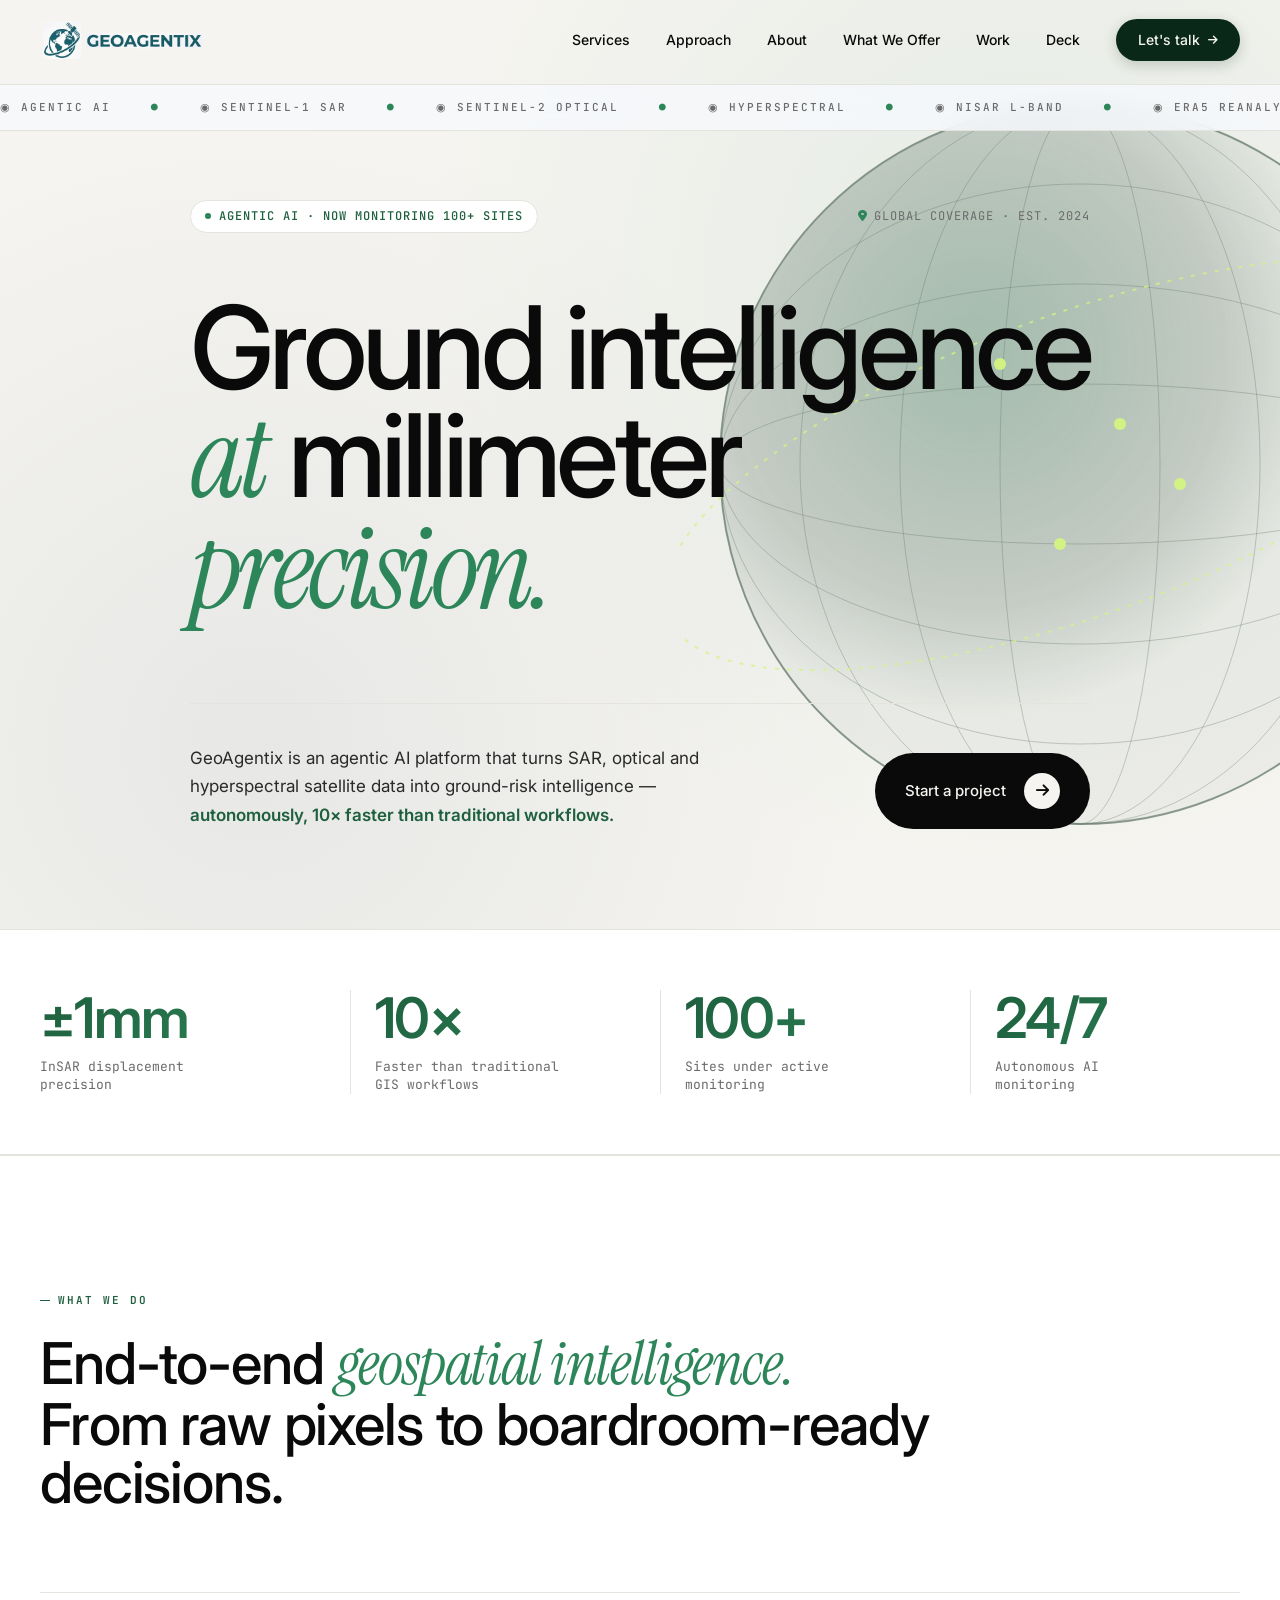
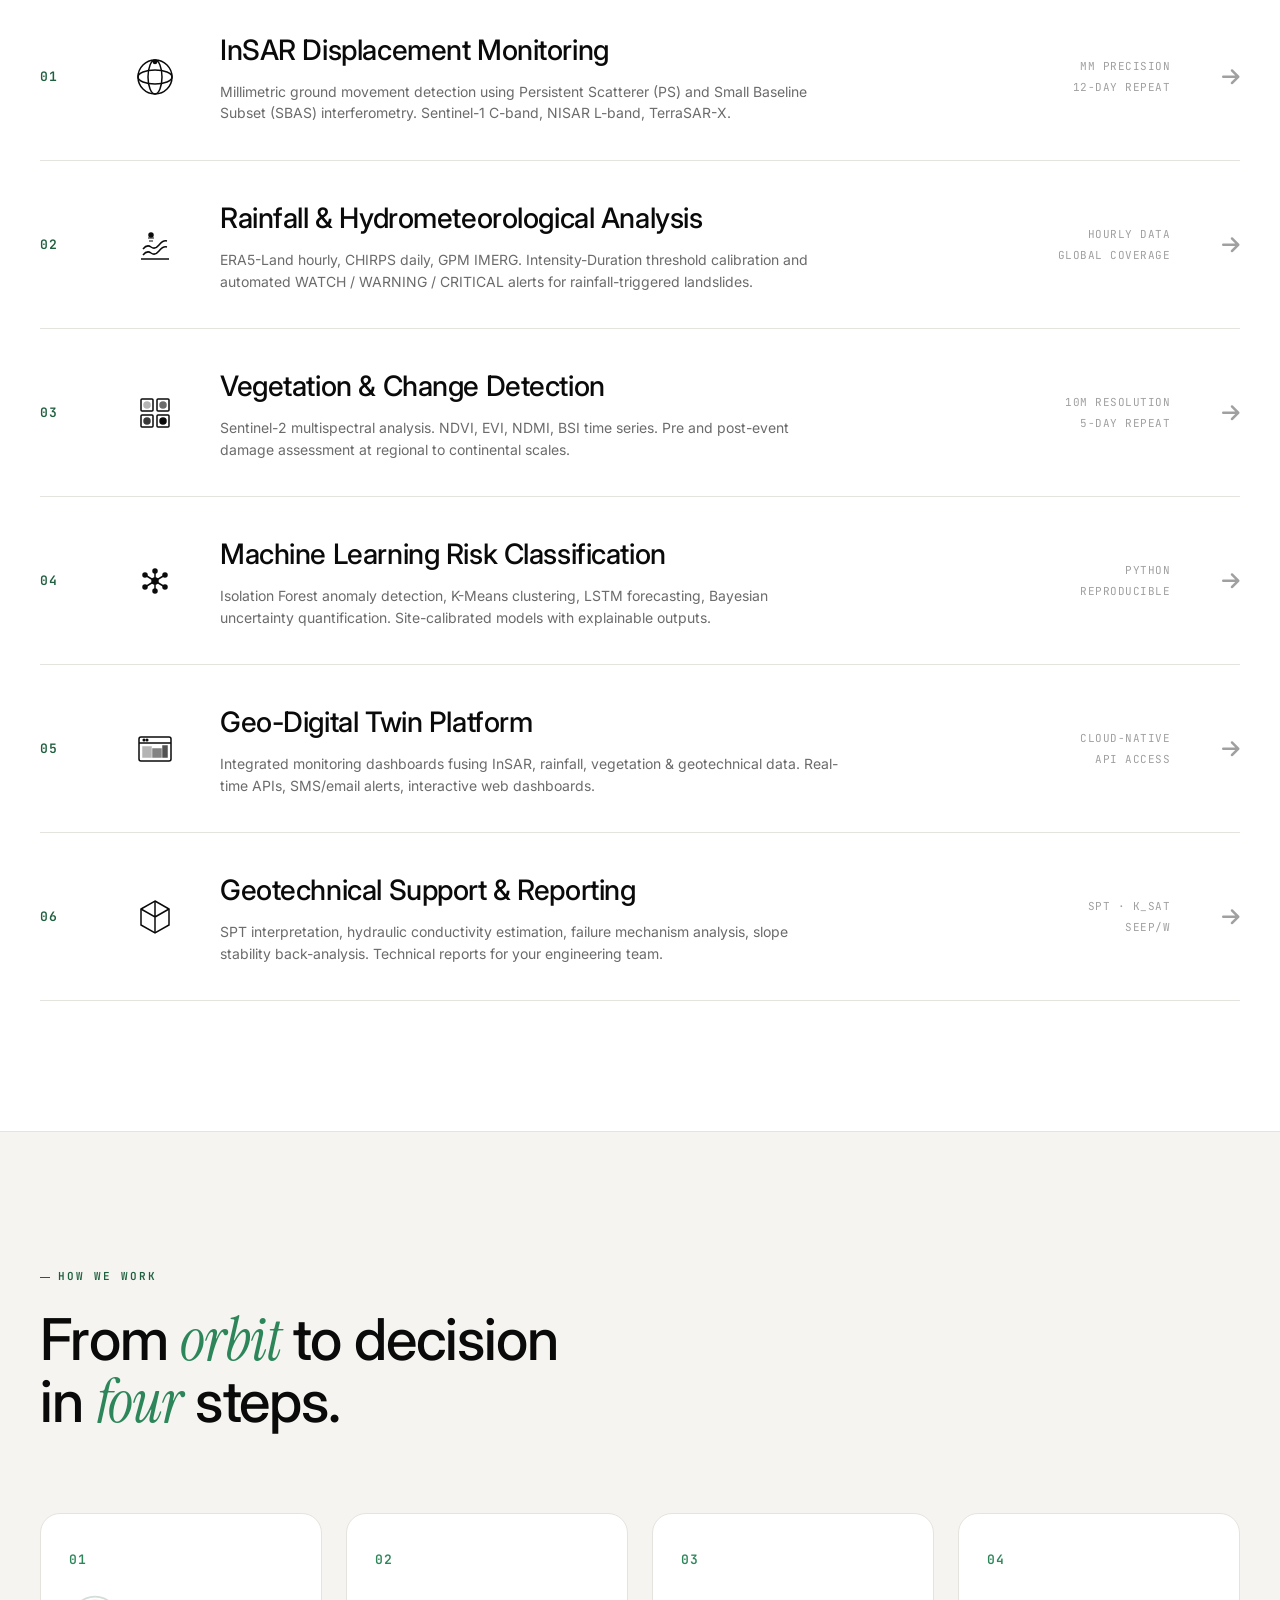
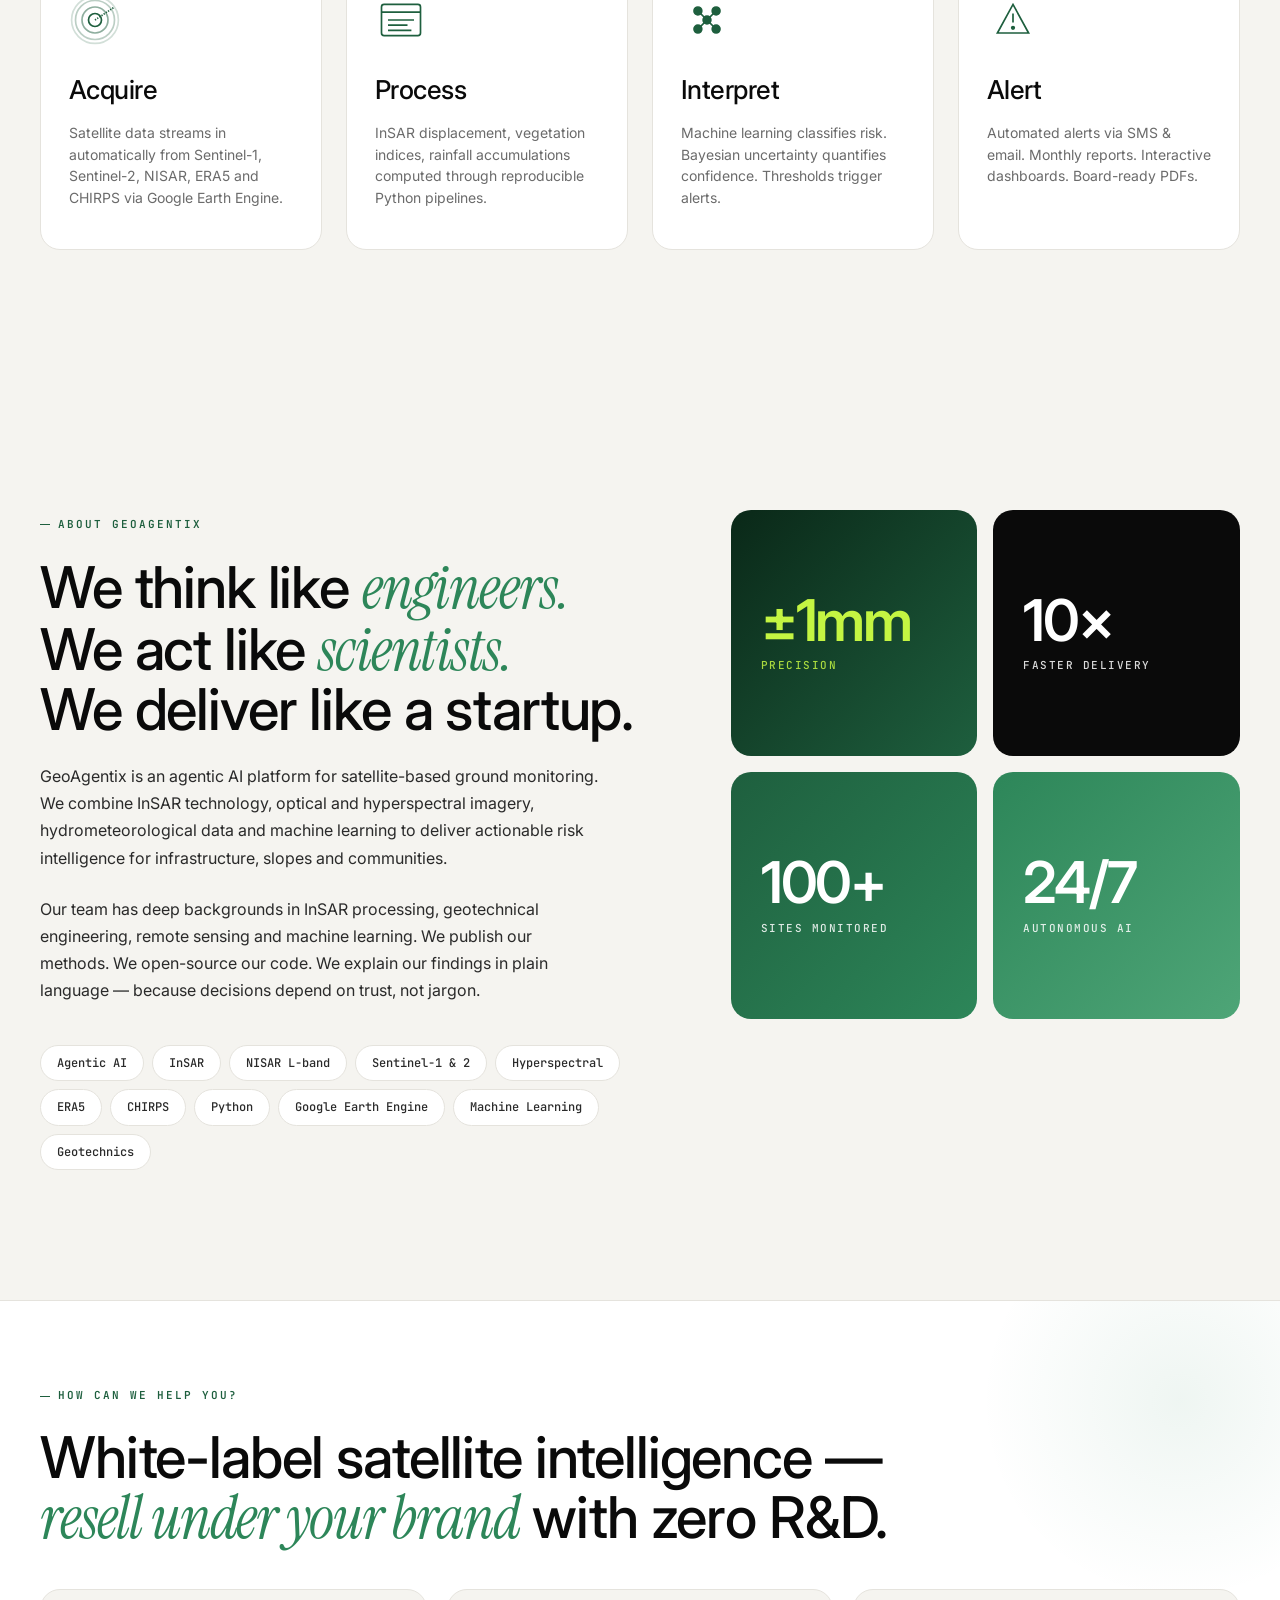
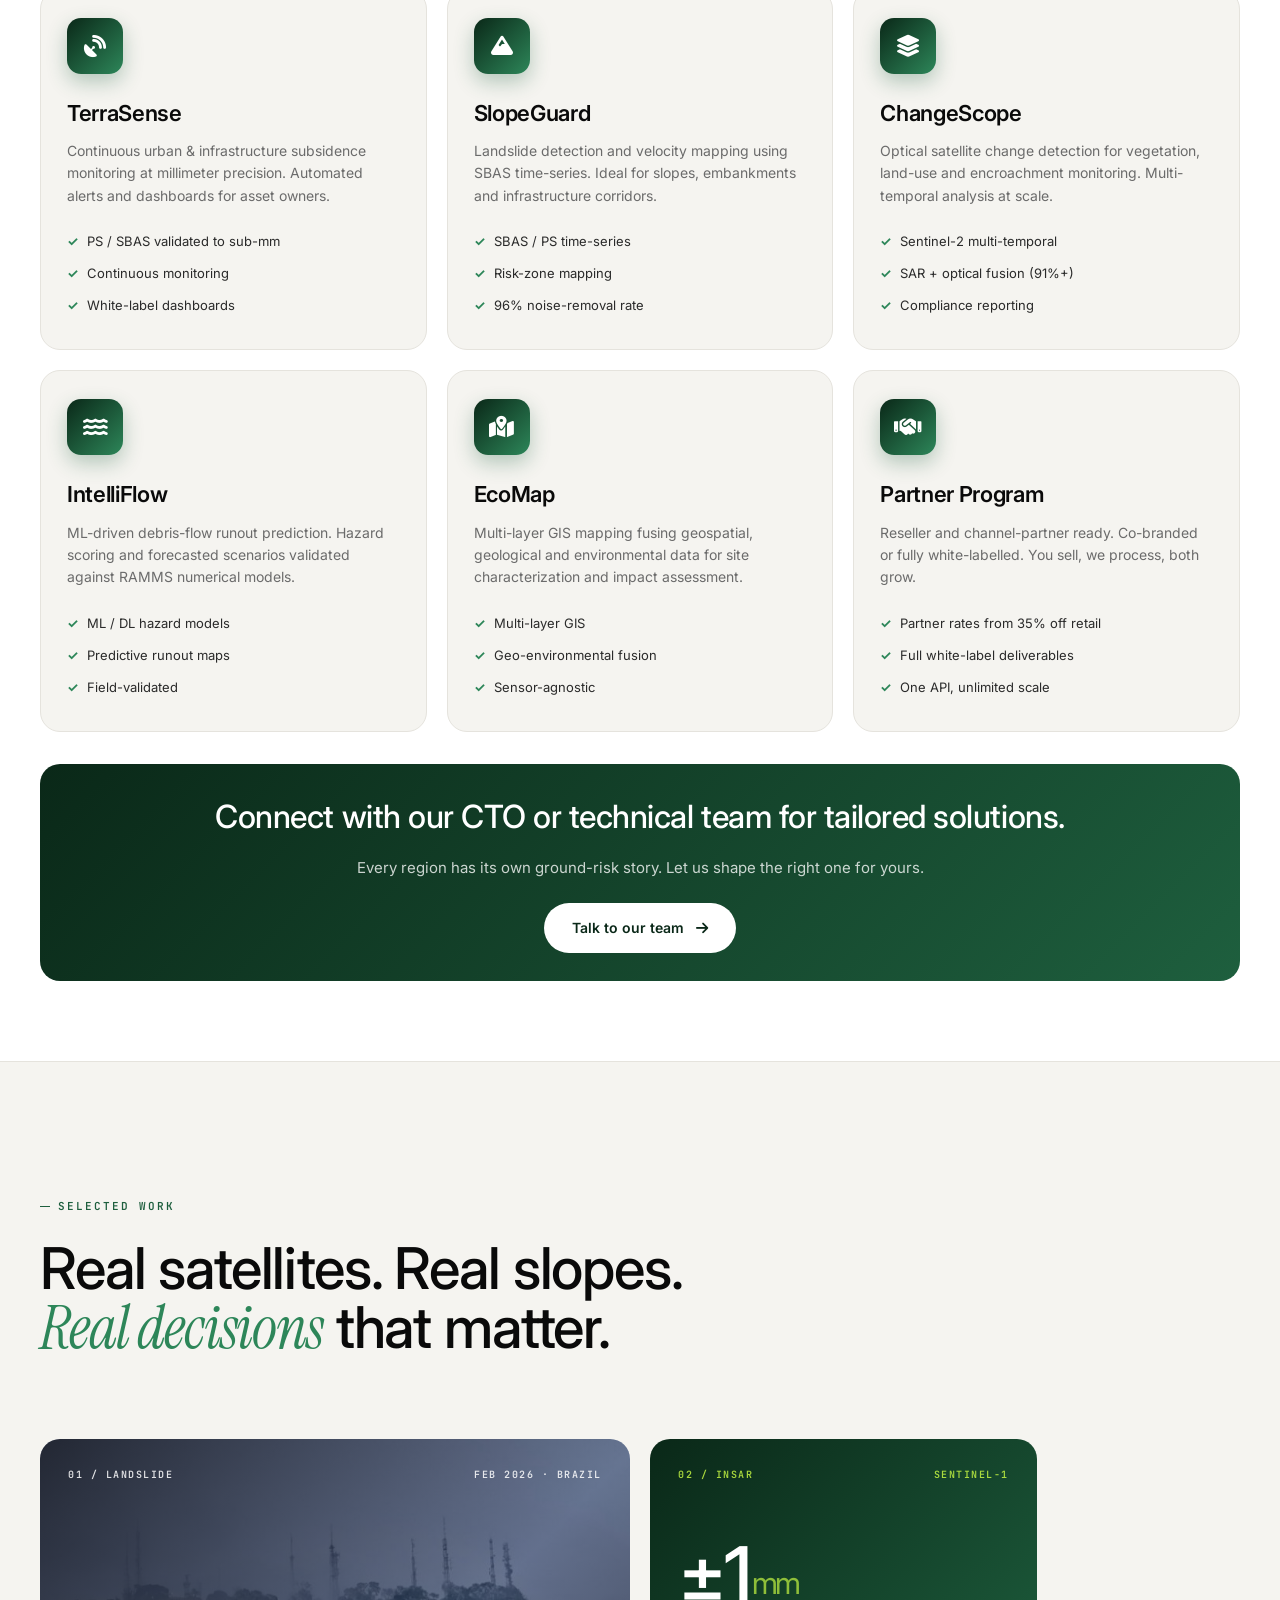
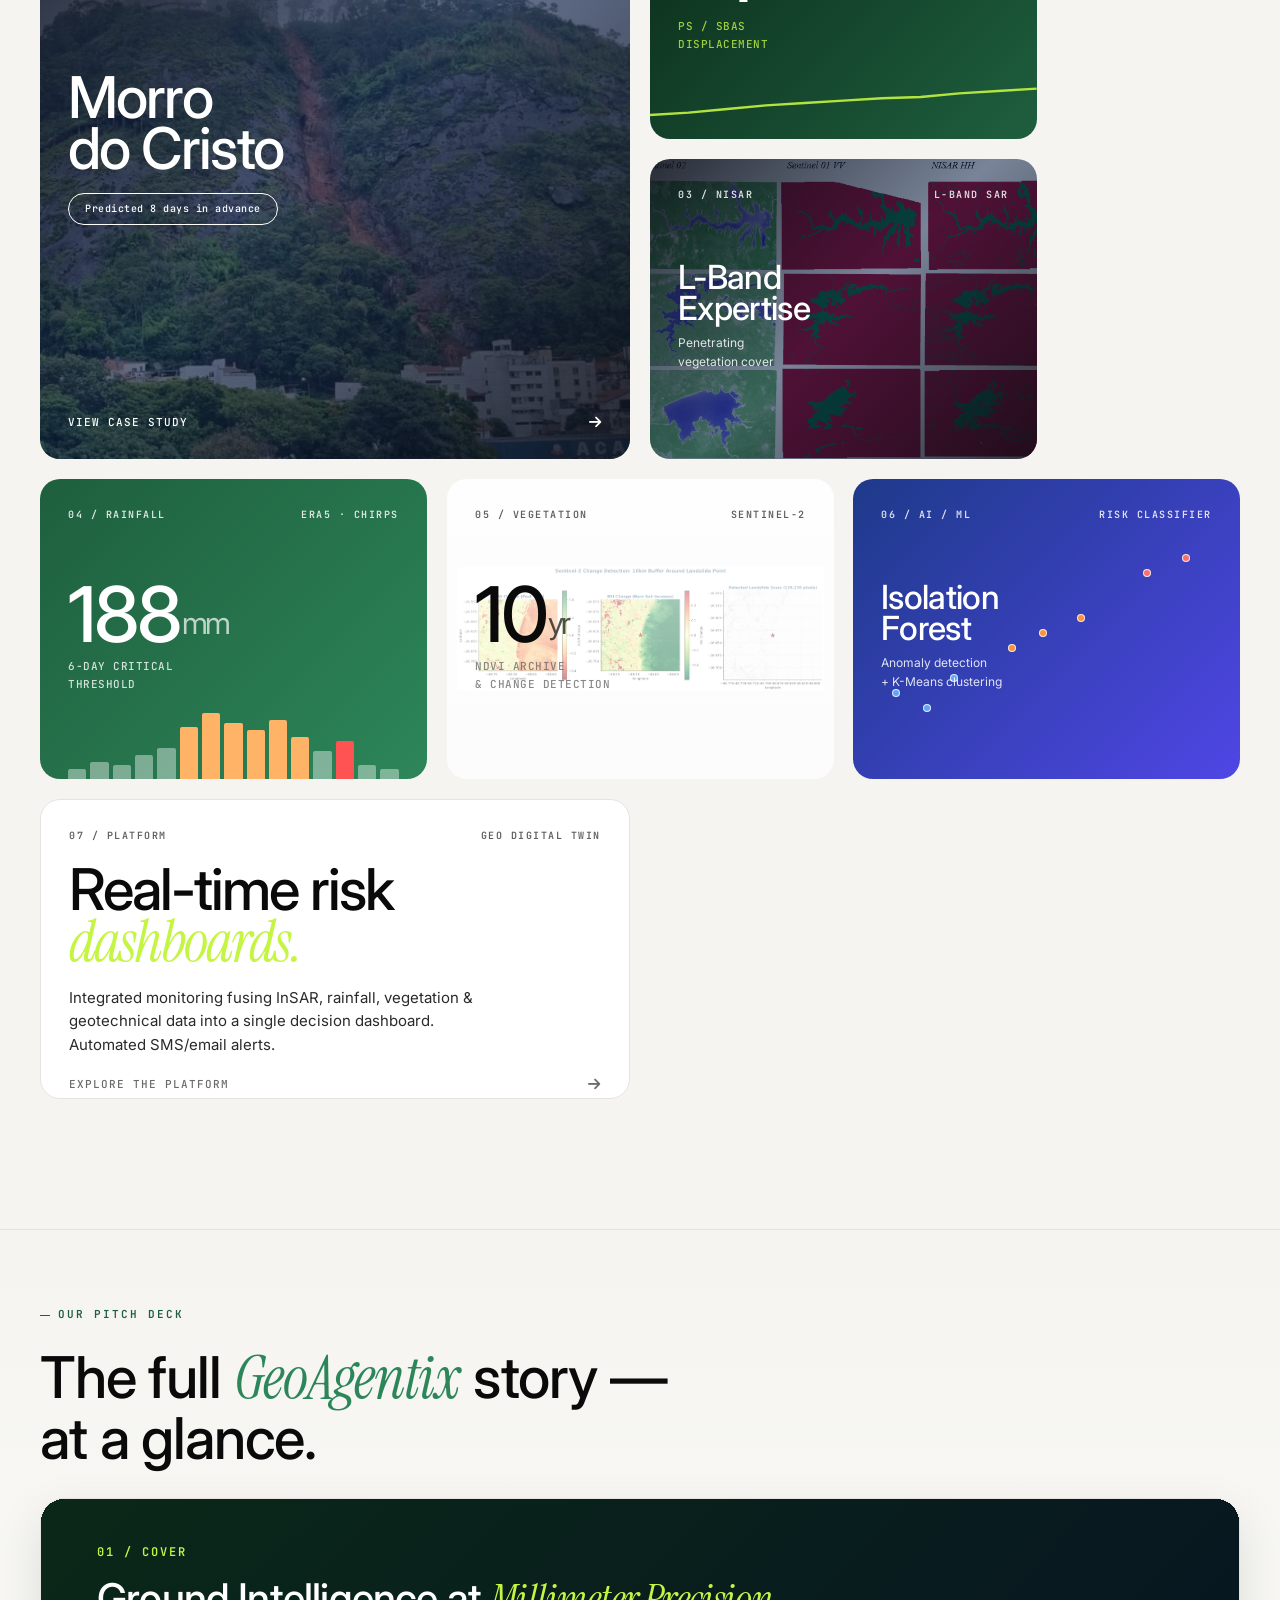
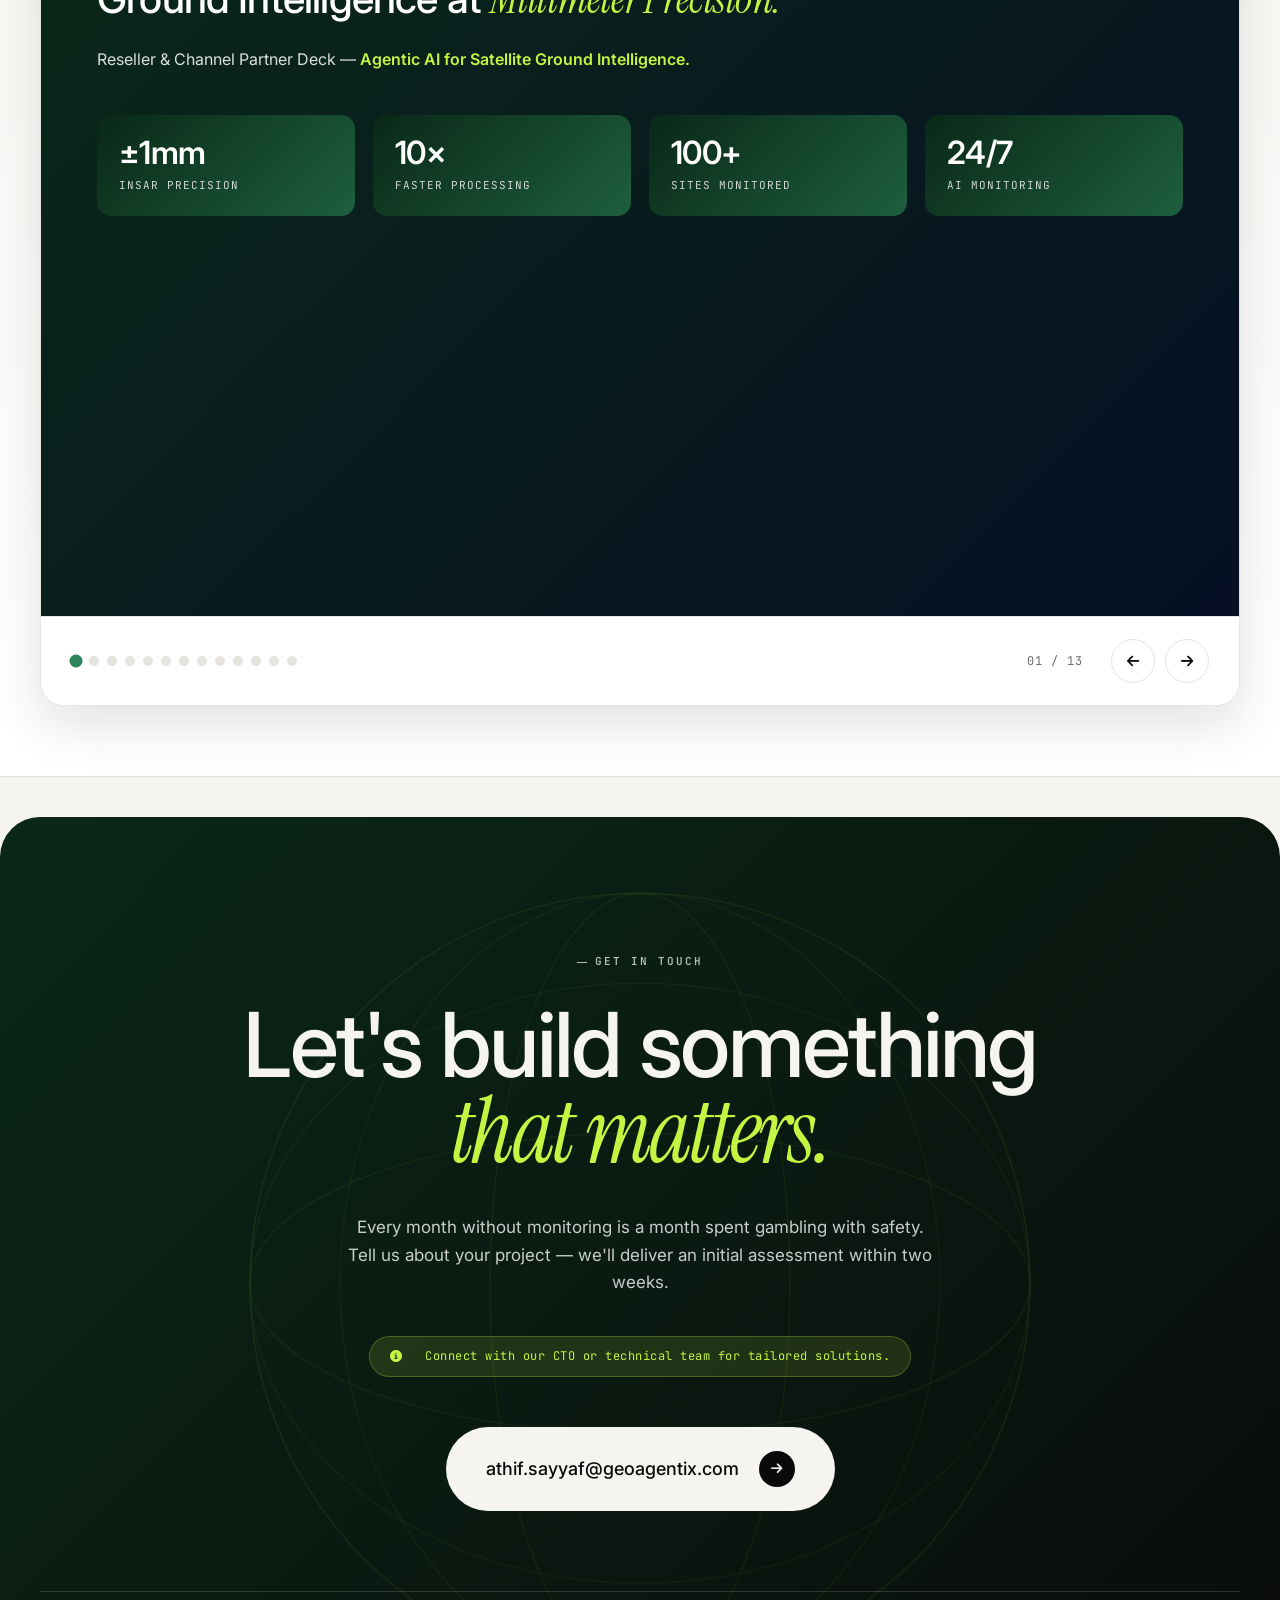
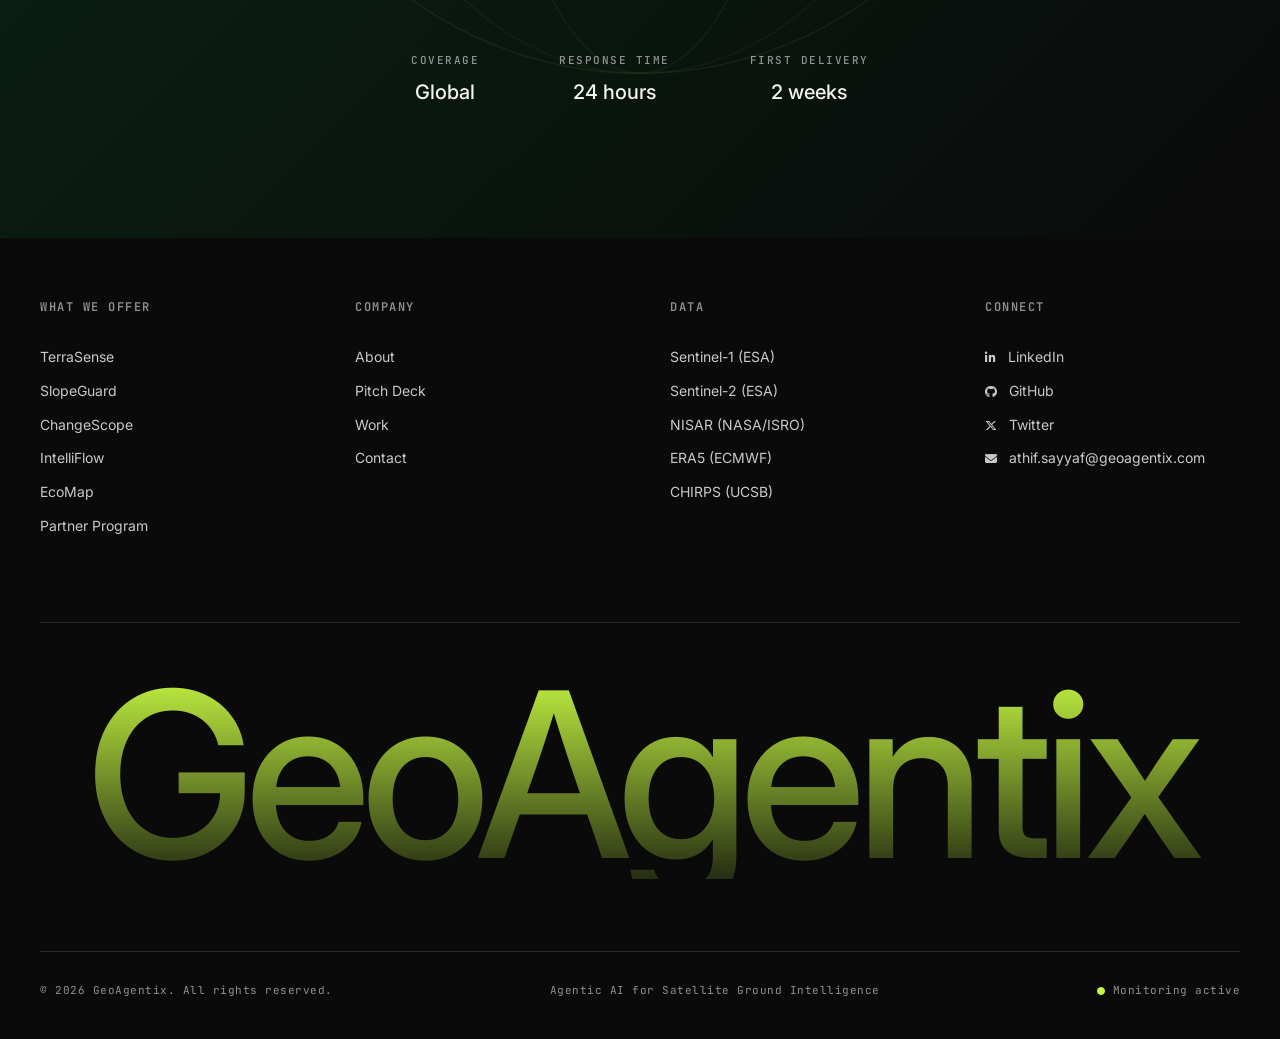
==== commit 61f6fb8e: "Remove data sources section" ====
--- a/index.html
+++ b/index.html
@@ -402,7 +402,7 @@
 <!-- DATA SOURCES BAND                                             -->
 <!-- ============================================================ -->
 <!-- ============================================================ -->
-<!-- ABOUT (with Data Sources)                                     -->
+<!-- ABOUT                                                        -->
 <!-- ============================================================ -->
 <section class="about" id="about">
     <div class="container">
@@ -454,22 +454,6 @@
             </div>
         </div>
 
-        <div class="about-data">
-            <div class="about-data-header">
-                <span class="eyebrow">Data Sources</span>
-                <p>Powered by the world's best public satellite programs.</p>
-            </div>
-            <div class="data-grid compact">
-                <div class="data-item"><div class="data-logo">S1</div><div class="data-info"><h4>Sentinel-1</h4><p>C-band SAR &middot; ESA</p></div></div>
-                <div class="data-item"><div class="data-logo">S2</div><div class="data-info"><h4>Sentinel-2</h4><p>Optical &middot; ESA</p></div></div>
-                <div class="data-item"><div class="data-logo">N</div><div class="data-info"><h4>NISAR</h4><p>L-band SAR &middot; NASA/ISRO</p></div></div>
-                <div class="data-item"><div class="data-logo">E5</div><div class="data-info"><h4>ERA5-Land</h4><p>Reanalysis &middot; ECMWF</p></div></div>
-                <div class="data-item"><div class="data-logo">CH</div><div class="data-info"><h4>CHIRPS</h4><p>Rainfall &middot; UCSB</p></div></div>
-                <div class="data-item"><div class="data-logo">L8</div><div class="data-info"><h4>Landsat 8/9</h4><p>Optical &middot; NASA/USGS</p></div></div>
-                <div class="data-item"><div class="data-logo">P</div><div class="data-info"><h4>PlanetScope</h4><p>3m Daily &middot; Planet</p></div></div>
-                <div class="data-item"><div class="data-logo">G</div><div class="data-info"><h4>GPM IMERG</h4><p>Rainfall &middot; NASA</p></div></div>
-            </div>
-        </div>
     </div>
 </section>
 <!-- ============================================================ -->
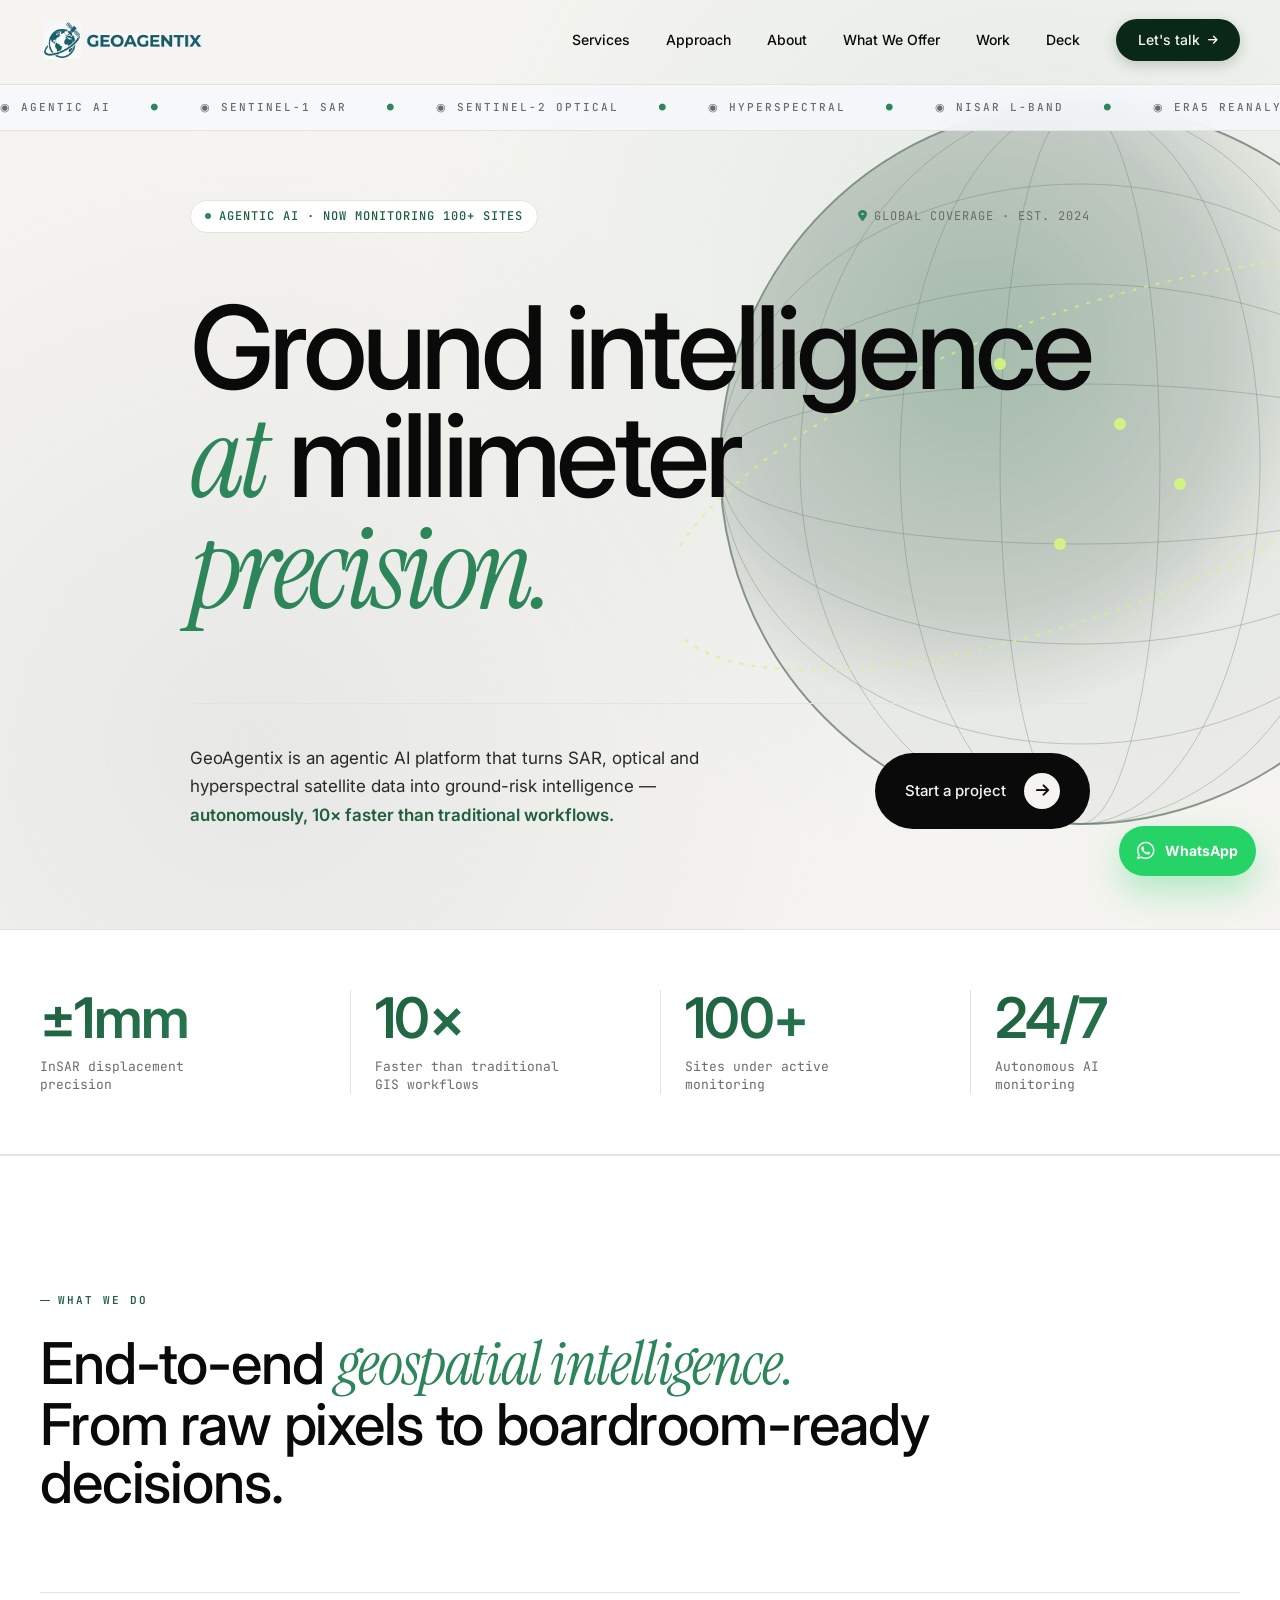
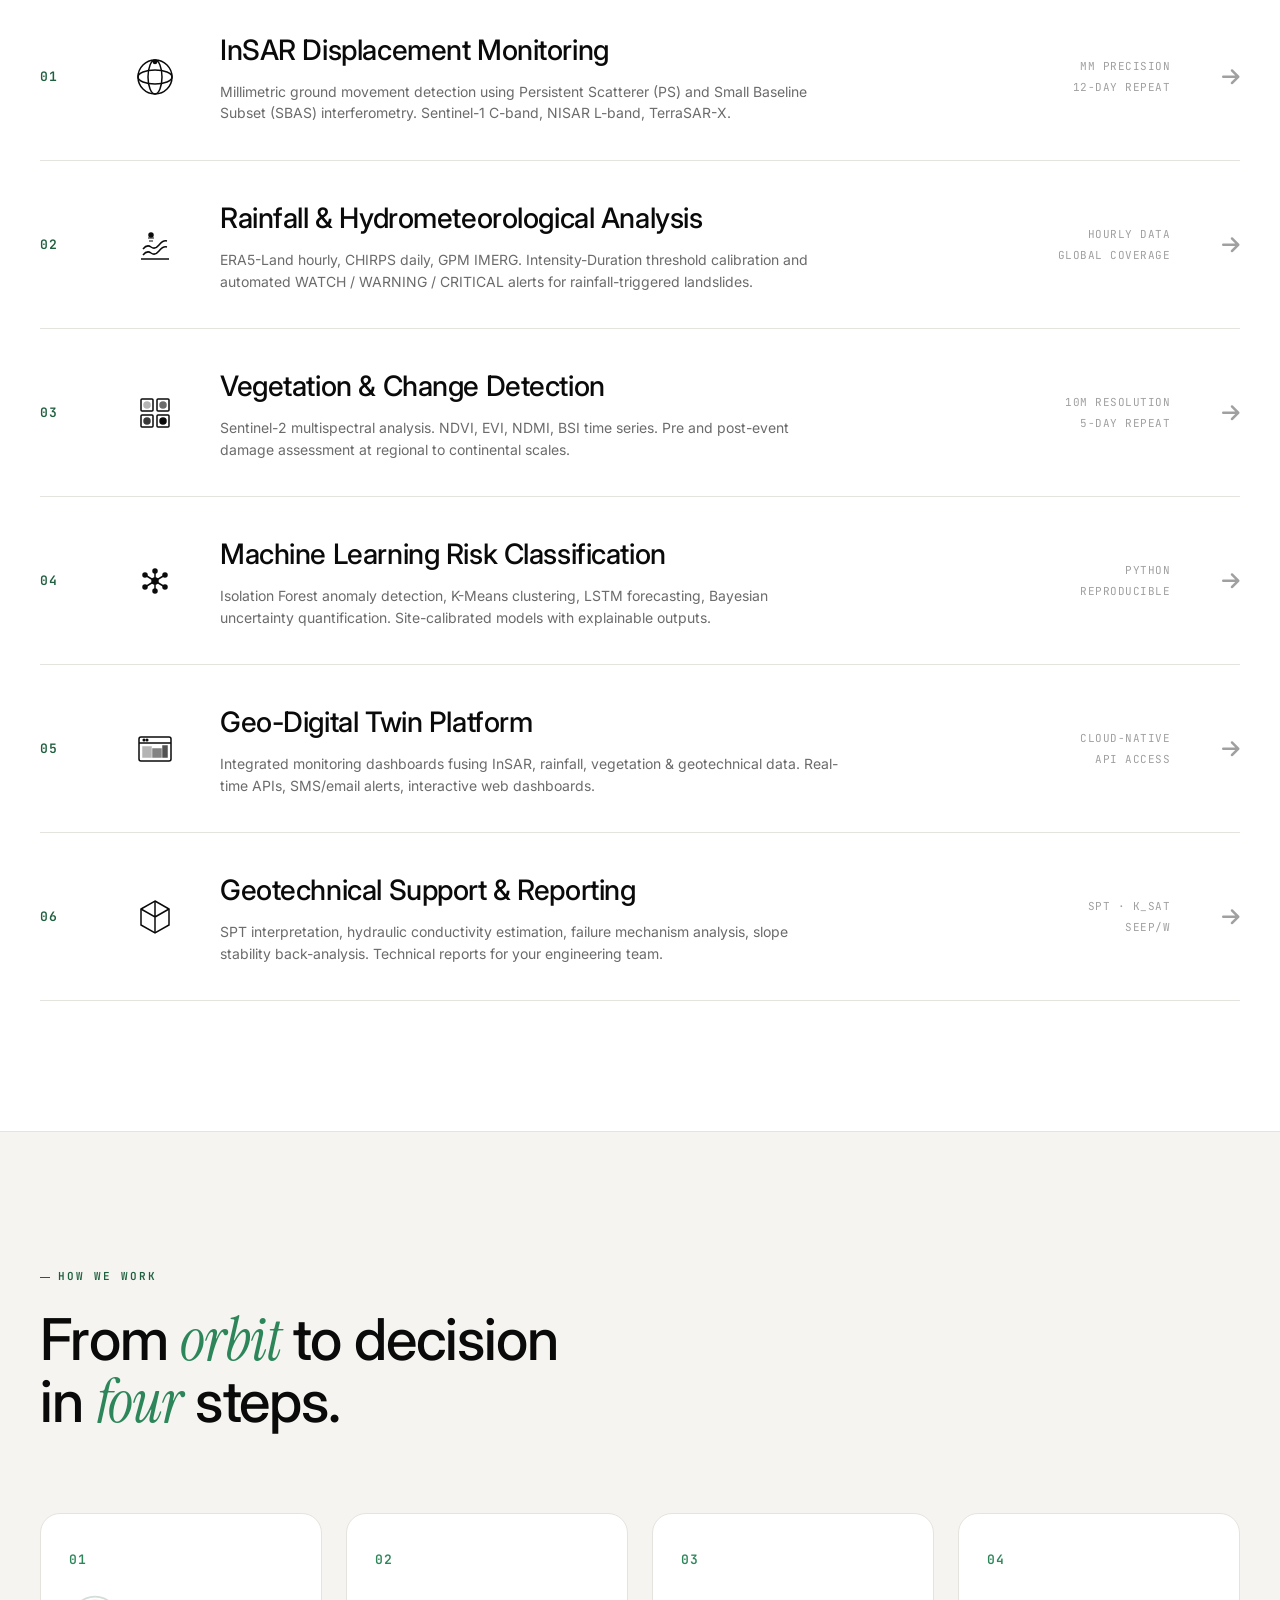
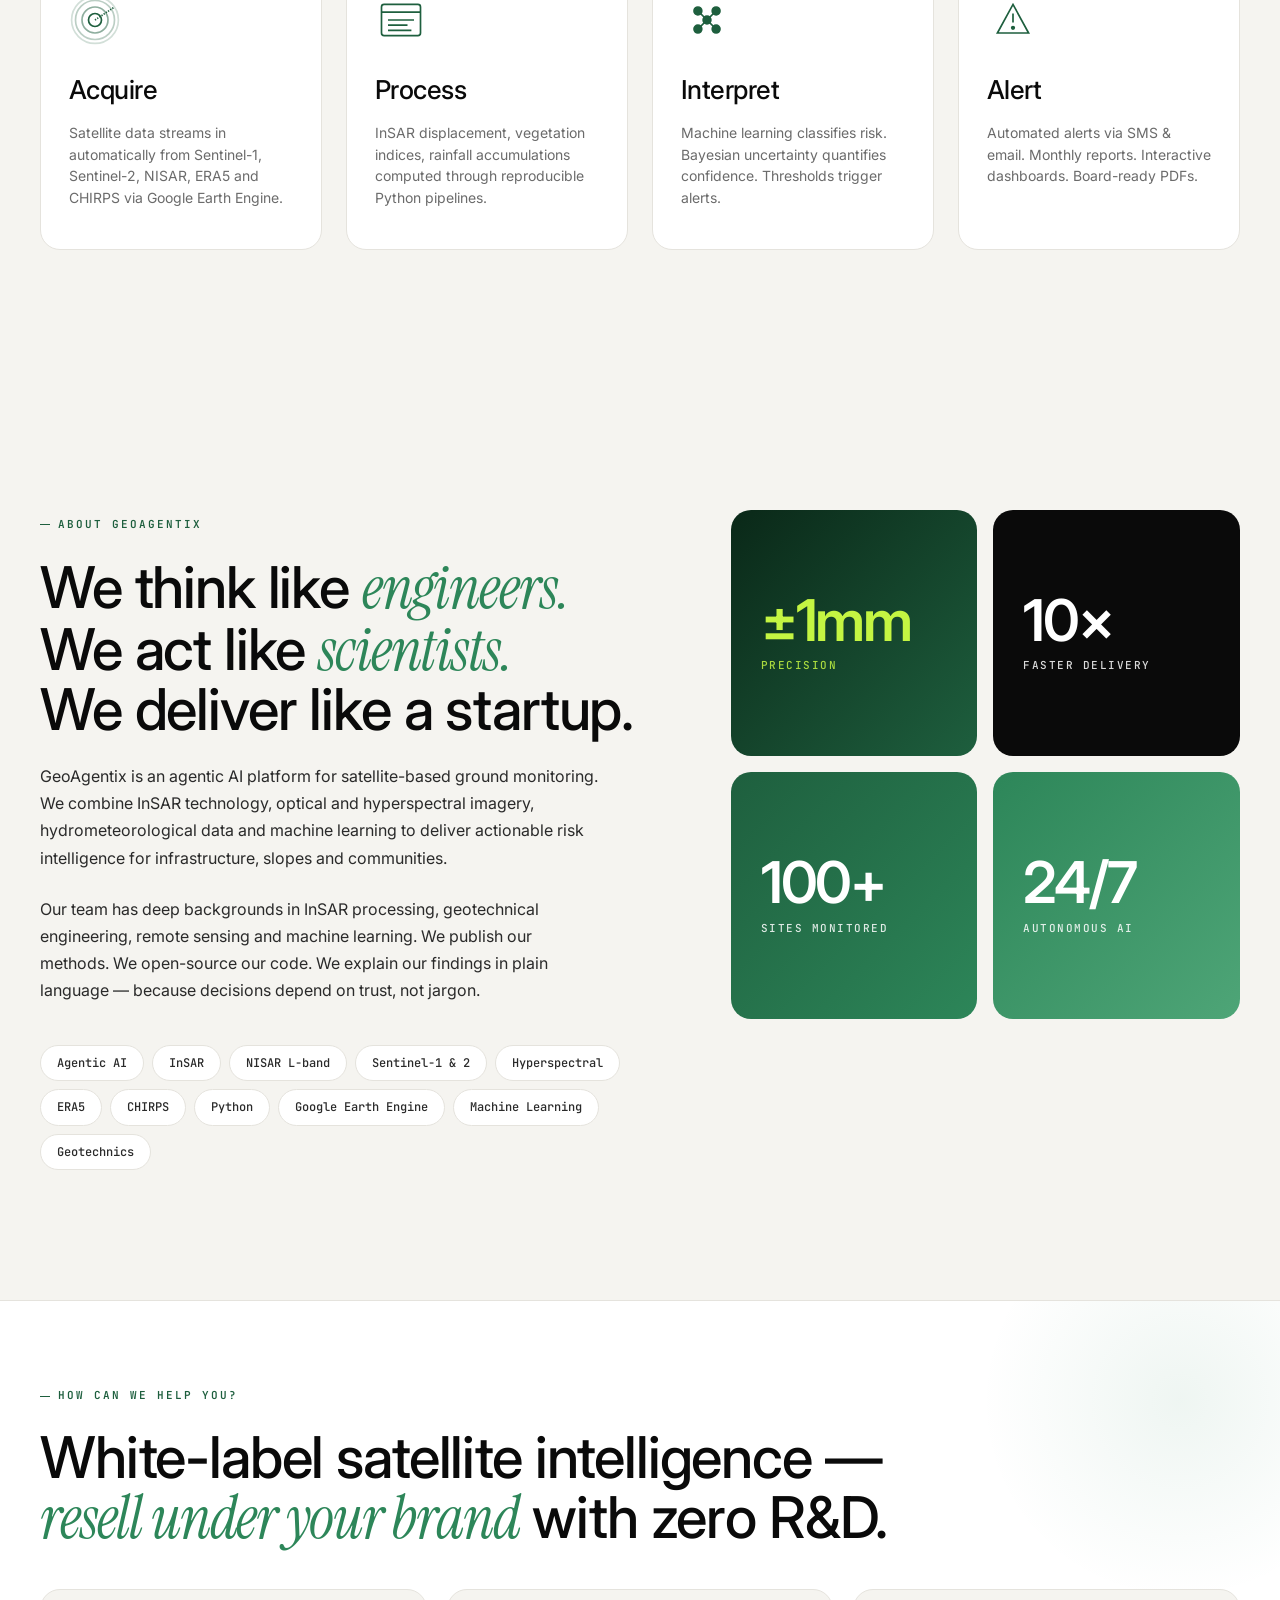
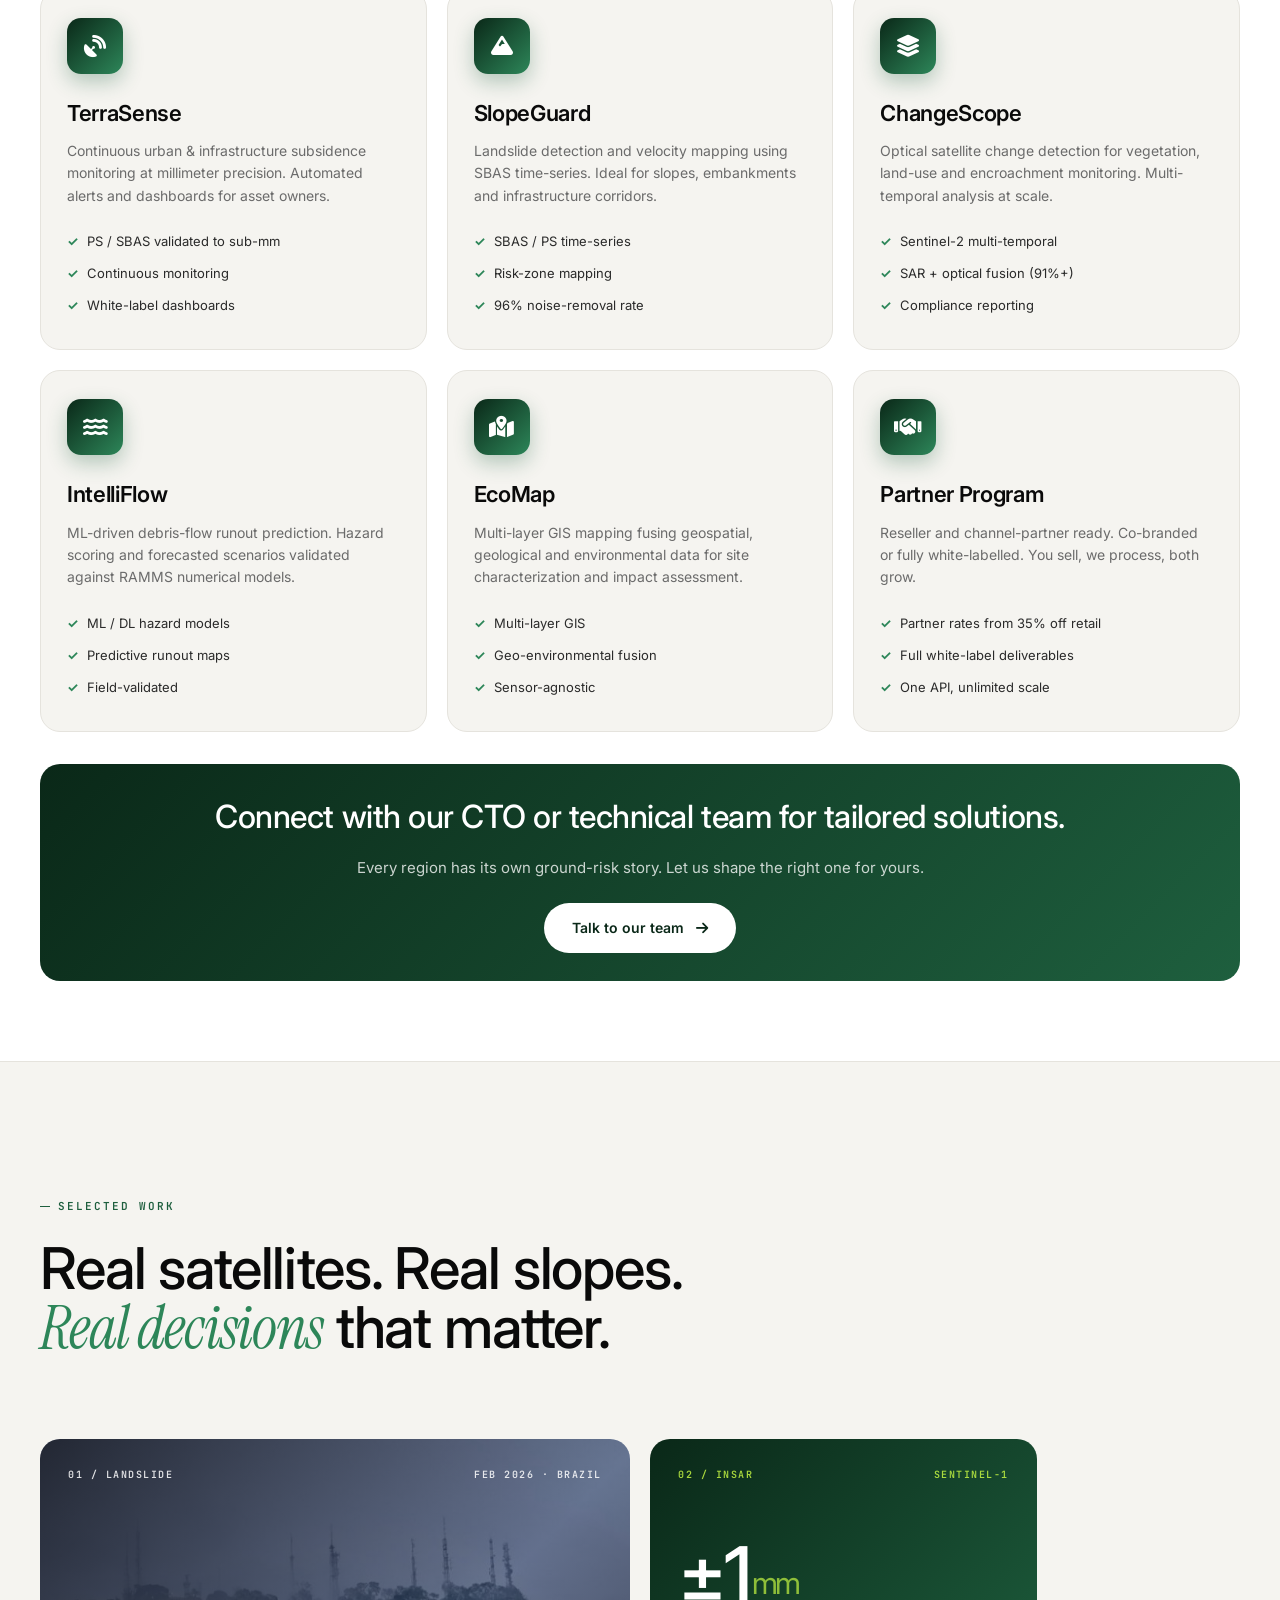
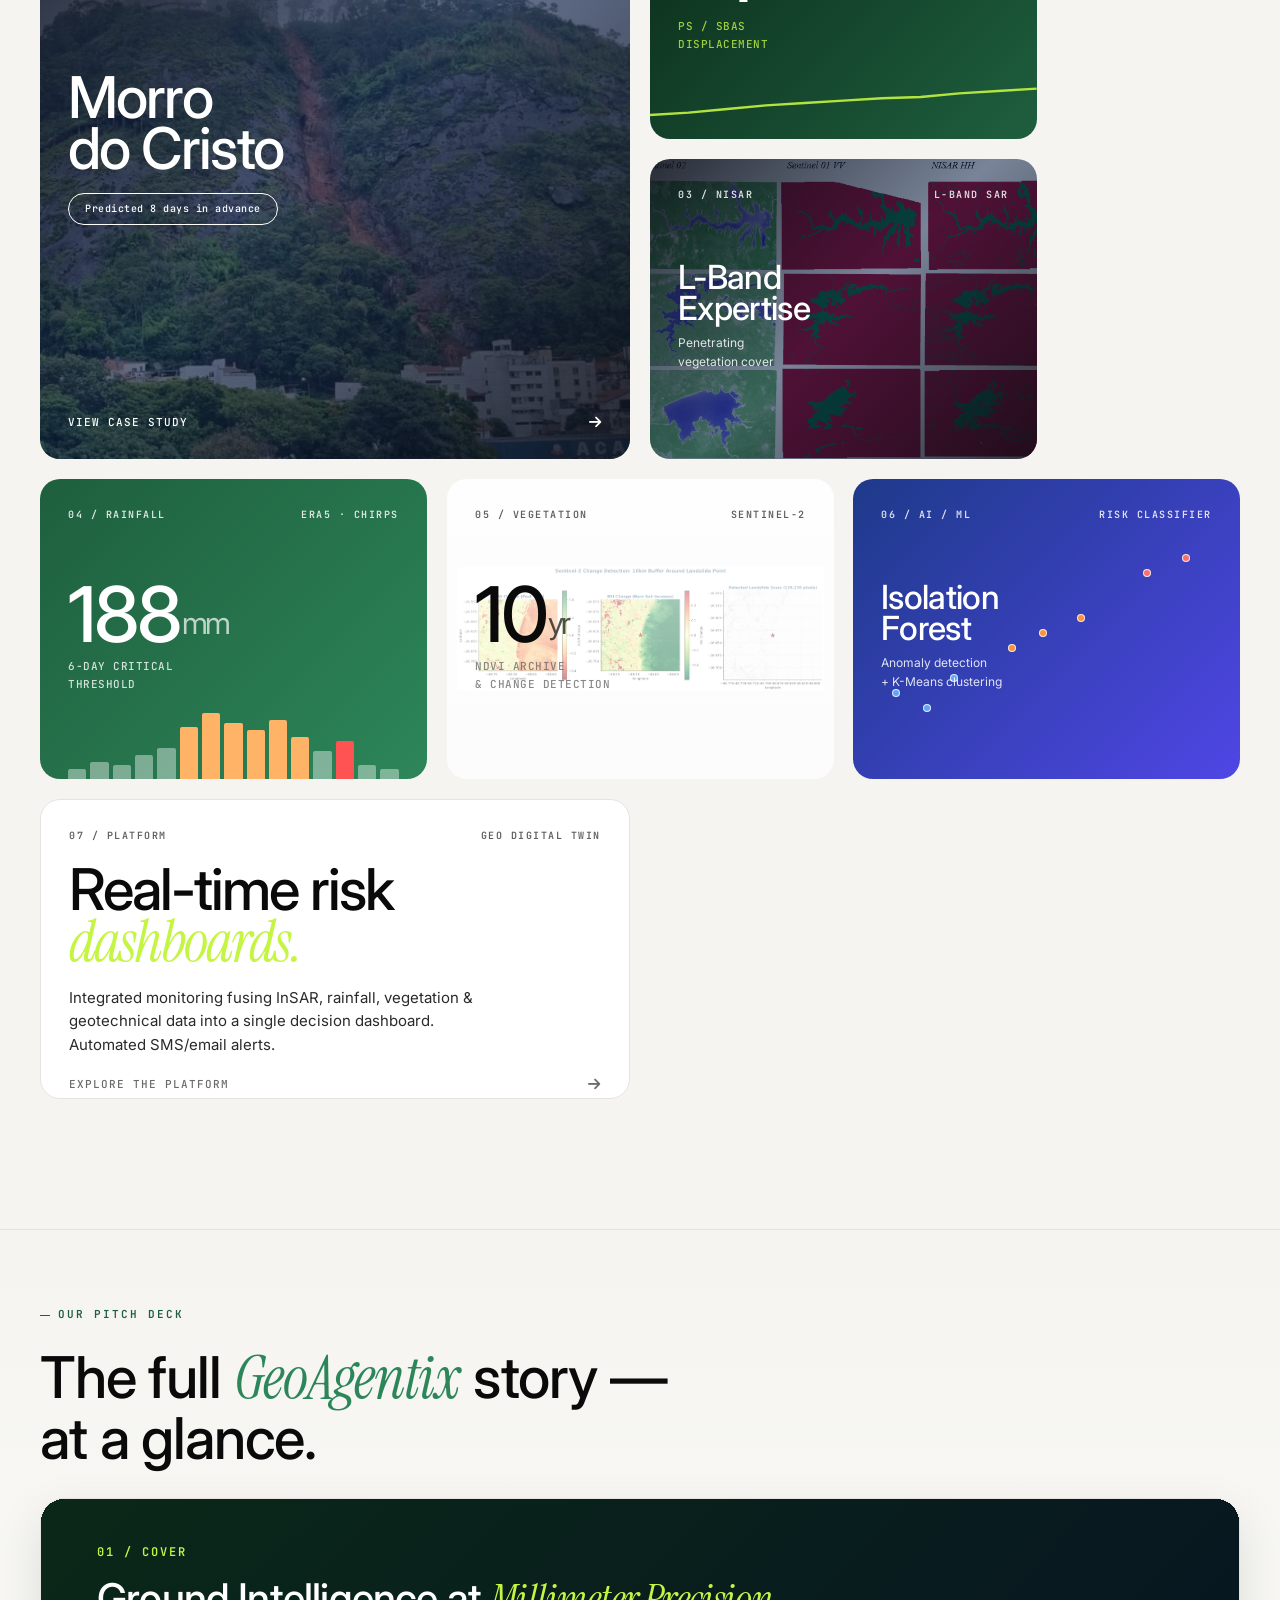
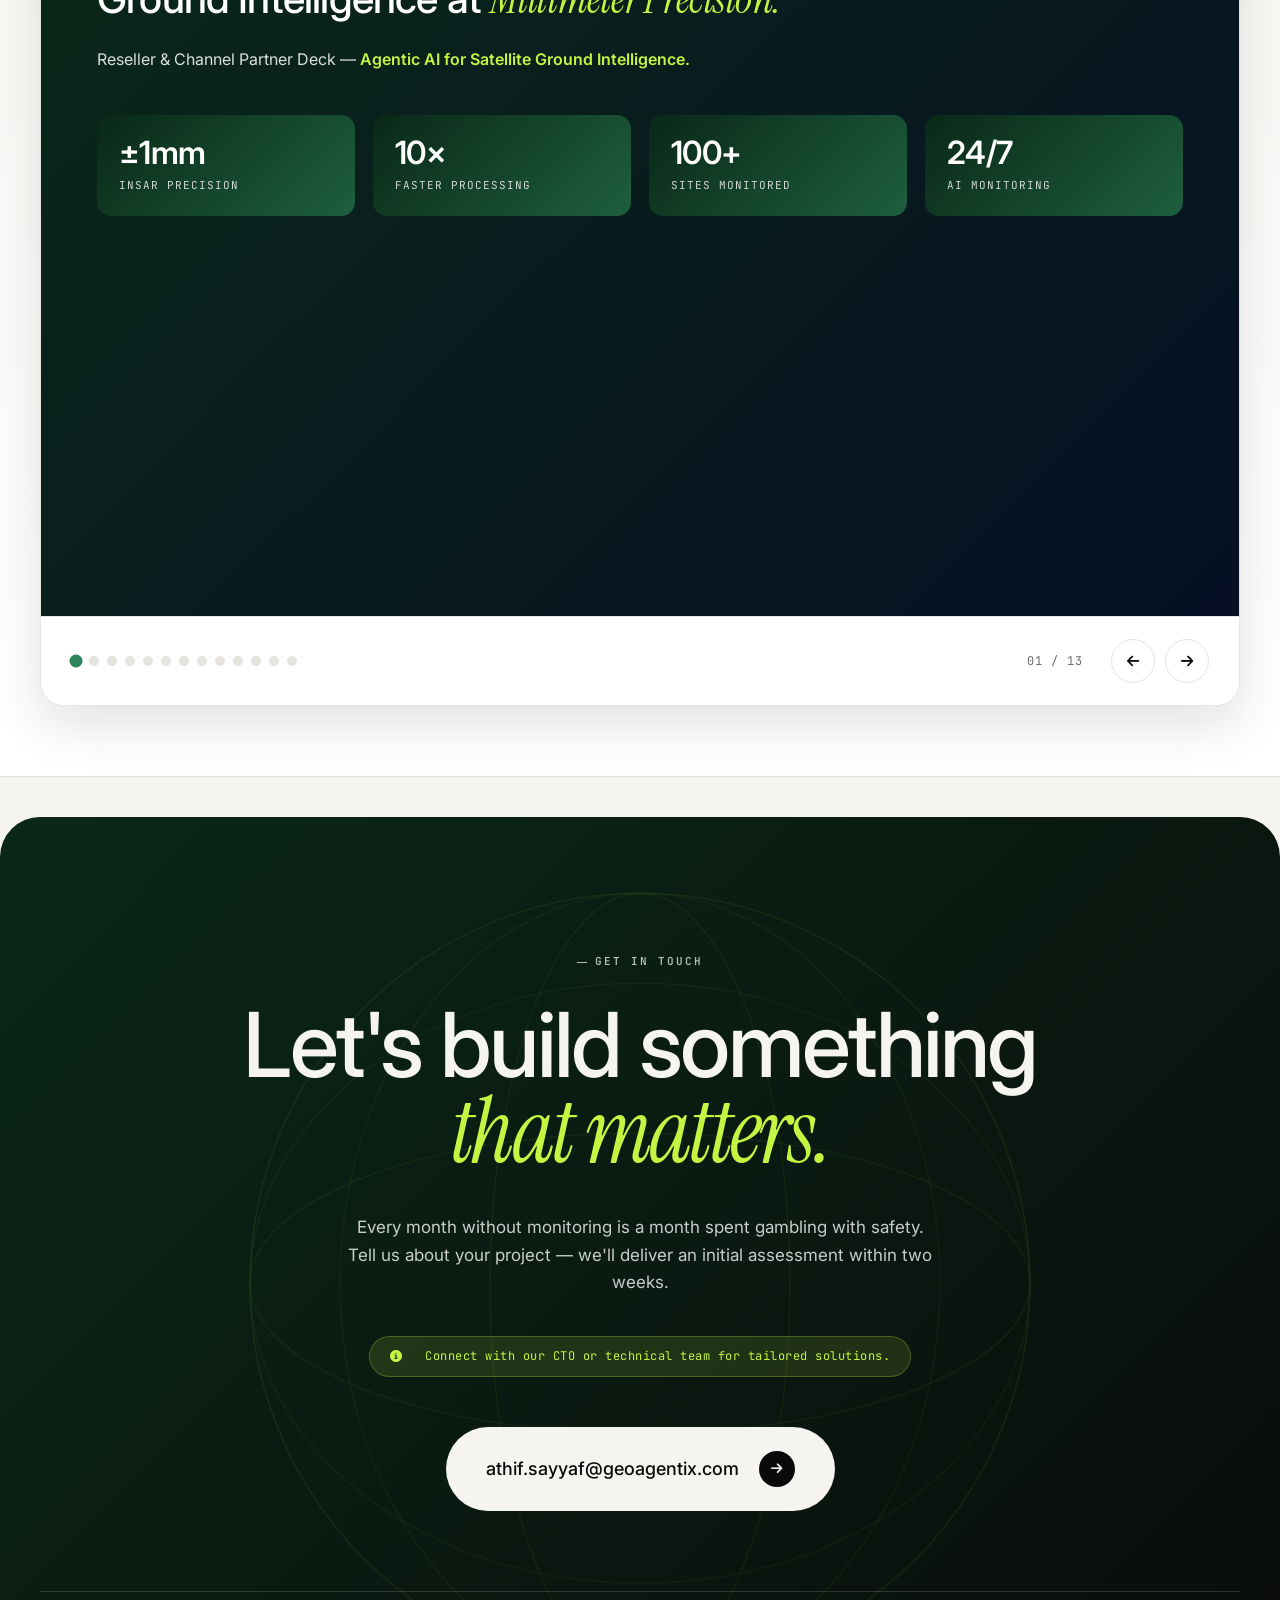
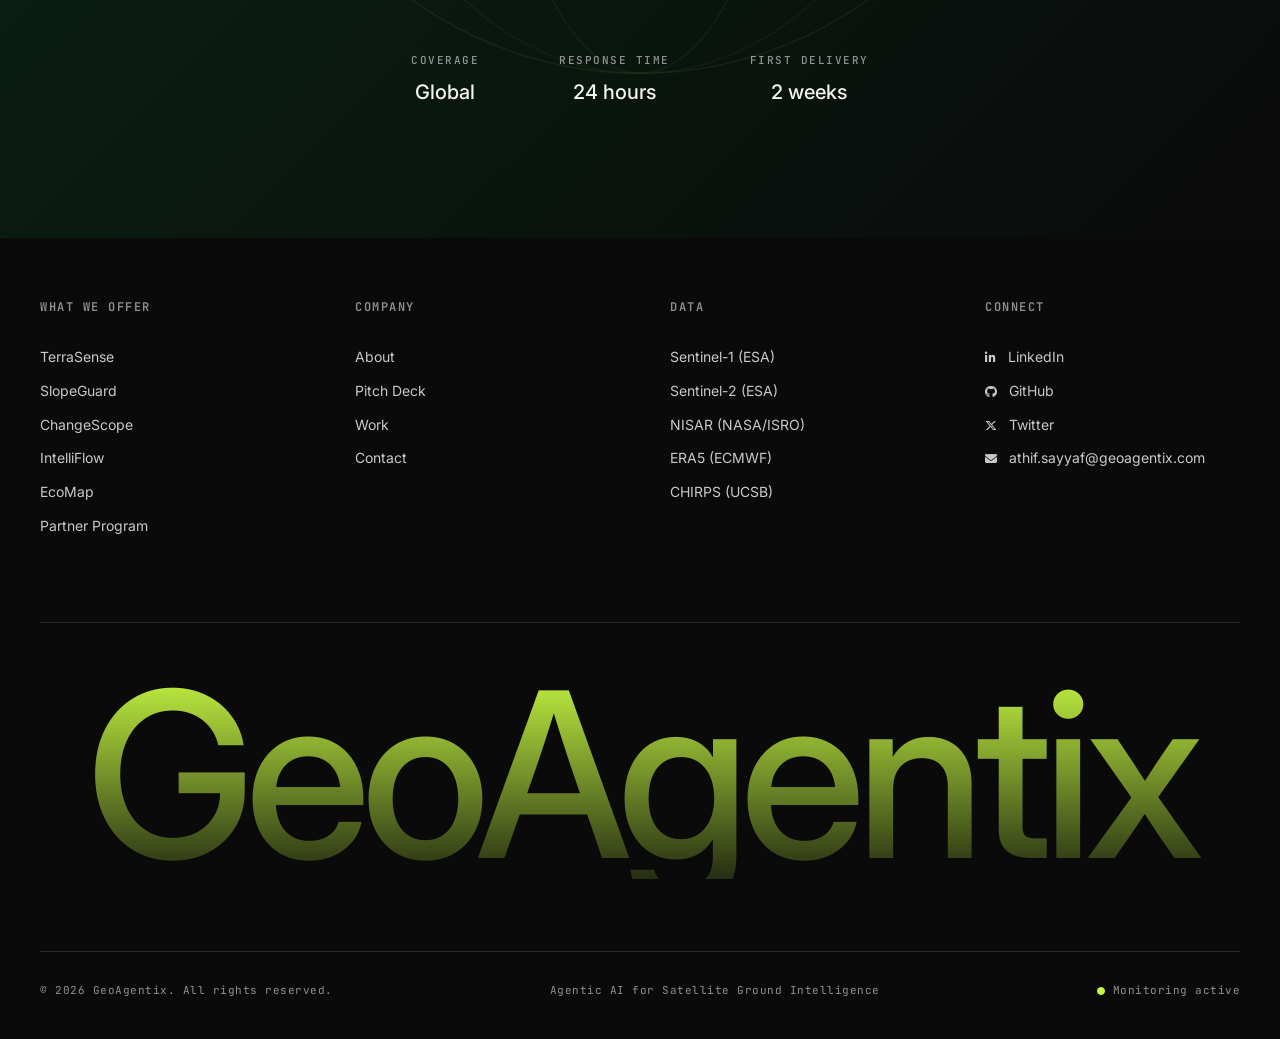
==== commit 3319e2af: "Add analytics tracking and WhatsApp contact" ====
--- a/index.html
+++ b/index.html
@@ -1,6 +1,15 @@
 <!DOCTYPE html>
 <html lang="en">
 <head>
+    <!-- Google tag (gtag.js) -->
+    <script async src="https://www.googletagmanager.com/gtag/js?id=G-PKTT93CB5N"></script>
+    <script>
+        window.dataLayer = window.dataLayer || [];
+        function gtag(){dataLayer.push(arguments);}
+        gtag('js', new Date());
+
+        gtag('config', 'G-PKTT93CB5N');
+    </script>
     <meta charset="UTF-8">
     <meta name="viewport" content="width=device-width, initial-scale=1.0">
     <title>GeoAgentix — Agentic AI for Satellite Ground Intelligence</title>
@@ -556,7 +565,7 @@
         </div>
 
         <div class="work-grid">
-            <a href="#contact" class="tile tile-lg tile-image">
+            <a href="assets/files/Services.pdf" class="tile tile-lg tile-image" download>
                 <img src="assets/images/casestudy-morro.jpg" alt="Morro do Cristo landslide" class="tile-bg">
                 <div class="tile-overlay"></div>
                 <div class="tile-content">
@@ -1091,7 +1100,7 @@
             </div>
             <div class="footer-col">
                 <h4>Connect</h4>
-                <a href="#"><i class="fab fa-linkedin-in"></i> LinkedIn</a>
+                <a href="https://linkedin.com/company/geoagentix" target="_blank" rel="noopener"><i class="fab fa-linkedin-in"></i> LinkedIn</a>
                 <a href="#"><i class="fab fa-github"></i> GitHub</a>
                 <a href="#"><i class="fab fa-x-twitter"></i> Twitter</a>
                 <a href="mailto:athif.sayyaf@geoagentix.com"><i class="fas fa-envelope"></i> athif.sayyaf@geoagentix.com</a>
@@ -1110,6 +1119,11 @@
     </div>
 </footer>
 
+<a href="https://wa.me/919526883027" class="whatsapp-float" target="_blank" rel="noopener" aria-label="Contact GeoAgentix on WhatsApp">
+    <i class="fab fa-whatsapp"></i>
+    <span>WhatsApp</span>
+</a>
+
 <script src="assets/js/main.js"></script>
 </body>
 </html>
--- a/assets/css/style.css
+++ b/assets/css/style.css
@@ -1596,6 +1596,30 @@
     color: var(--accent-light);
     font-size: 8px;
     animation: pulse 2s ease infinite;
+}
+
+.whatsapp-float {
+    position: fixed;
+    right: 24px;
+    bottom: 24px;
+    z-index: 1000;
+    display: inline-flex;
+    align-items: center;
+    gap: 10px;
+    padding: 14px 18px;
+    border-radius: 999px;
+    background: #25d366;
+    color: #ffffff;
+    font-size: 14px;
+    font-weight: 700;
+    box-shadow: 0 16px 34px rgba(37, 211, 102, 0.32);
+    transition: transform 0.25s ease, box-shadow 0.25s ease;
+}
+.whatsapp-float i { font-size: 20px; }
+.whatsapp-float:hover {
+    transform: translateY(-2px);
+    box-shadow: 0 20px 42px rgba(37, 211, 102, 0.42);
+    color: #ffffff;
 }
 
 /* ============================================================ */
@@ -1686,4 +1710,13 @@
     .hero-globe { display: none; }
     .slide-stats { grid-template-columns: 1fr; }
     .slide-title { font-size: 26px; }
-}
+    .whatsapp-float {
+        right: 16px;
+        bottom: 16px;
+        padding: 13px;
+        width: 52px;
+        height: 52px;
+        justify-content: center;
+    }
+    .whatsapp-float span { display: none; }
+}
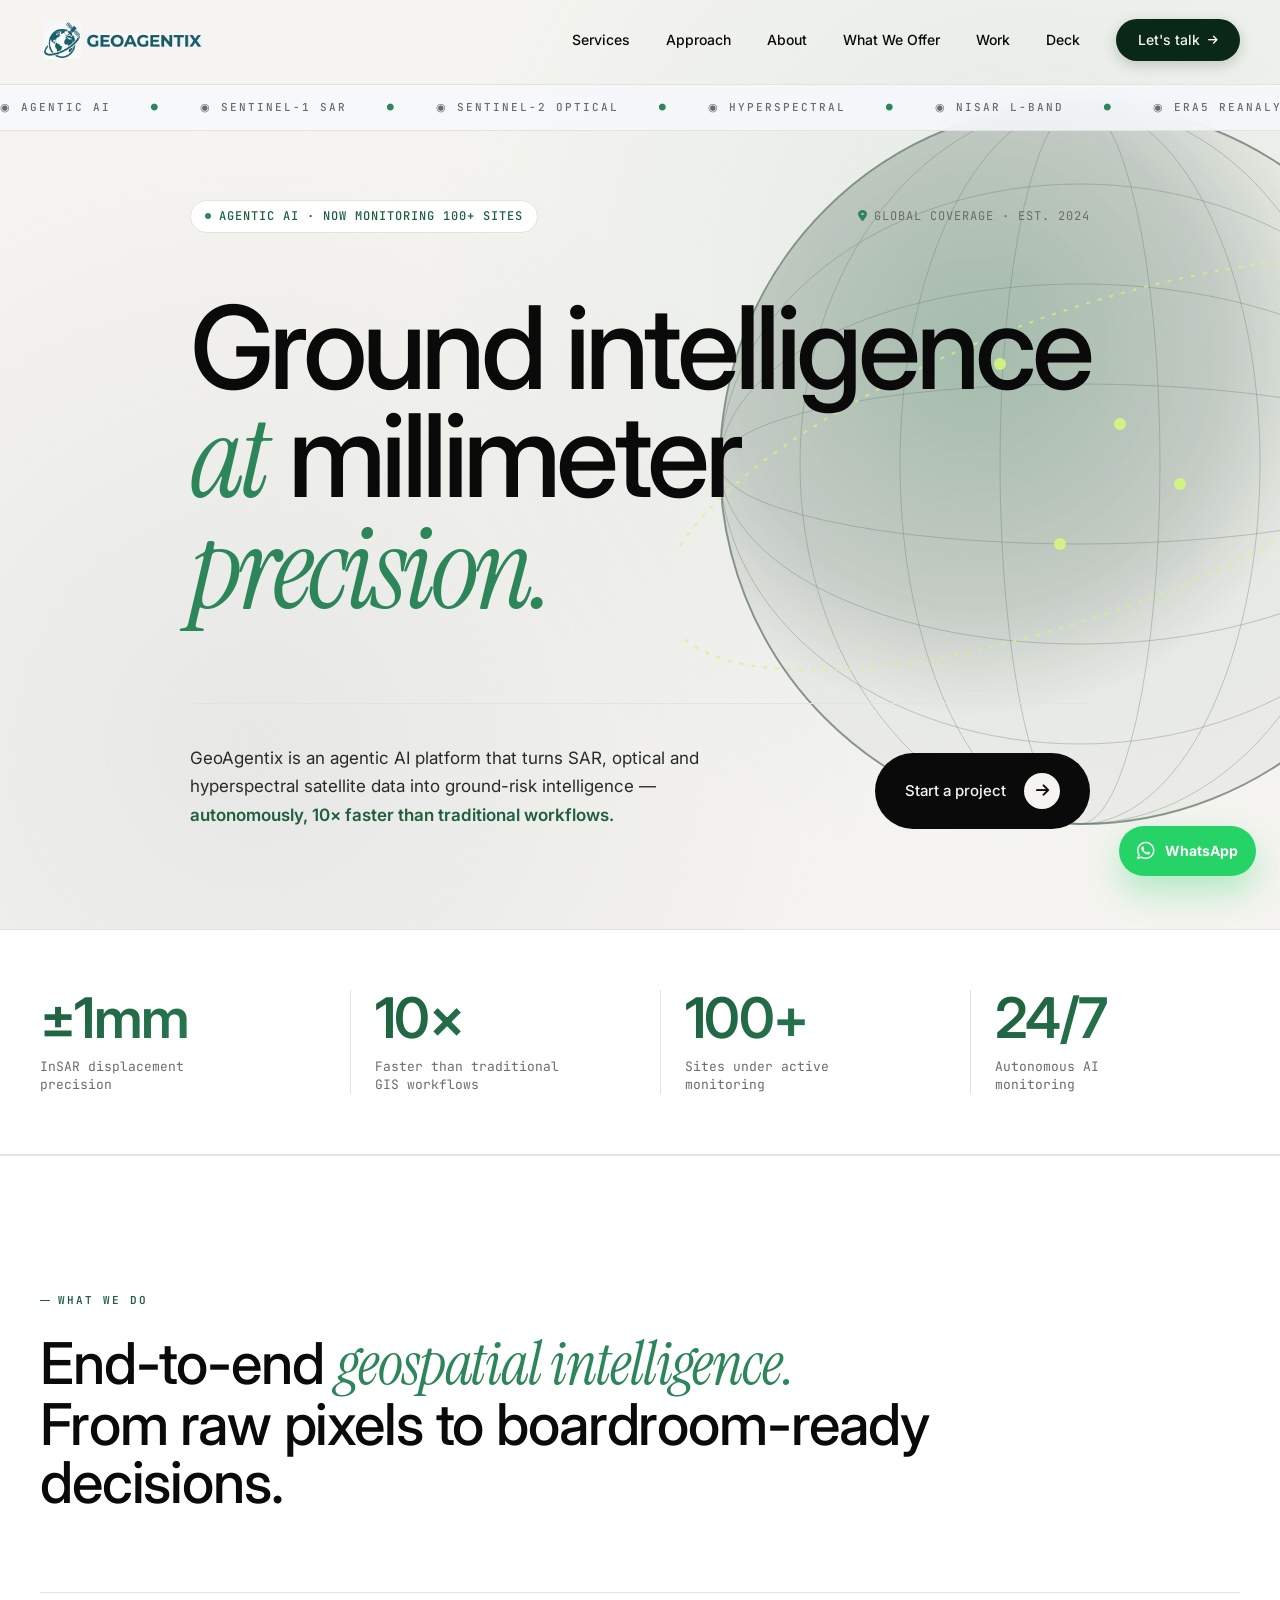
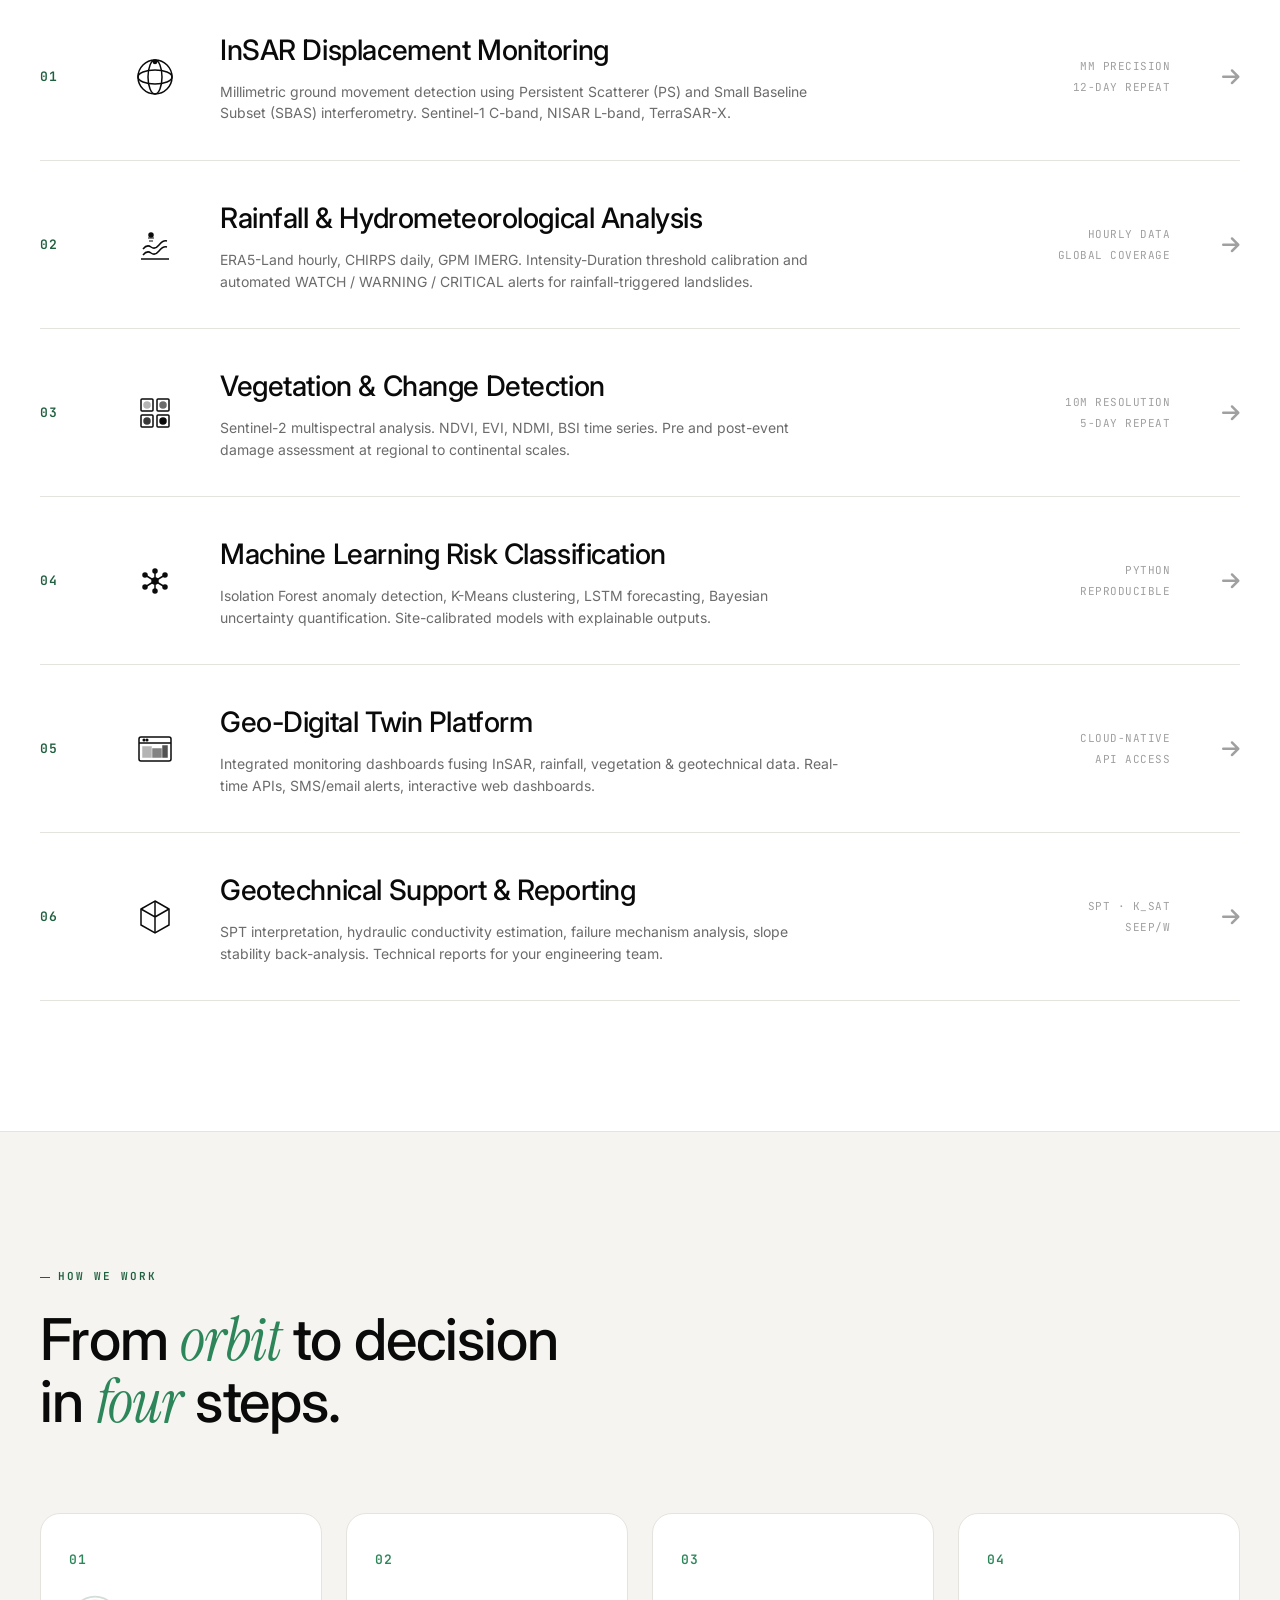
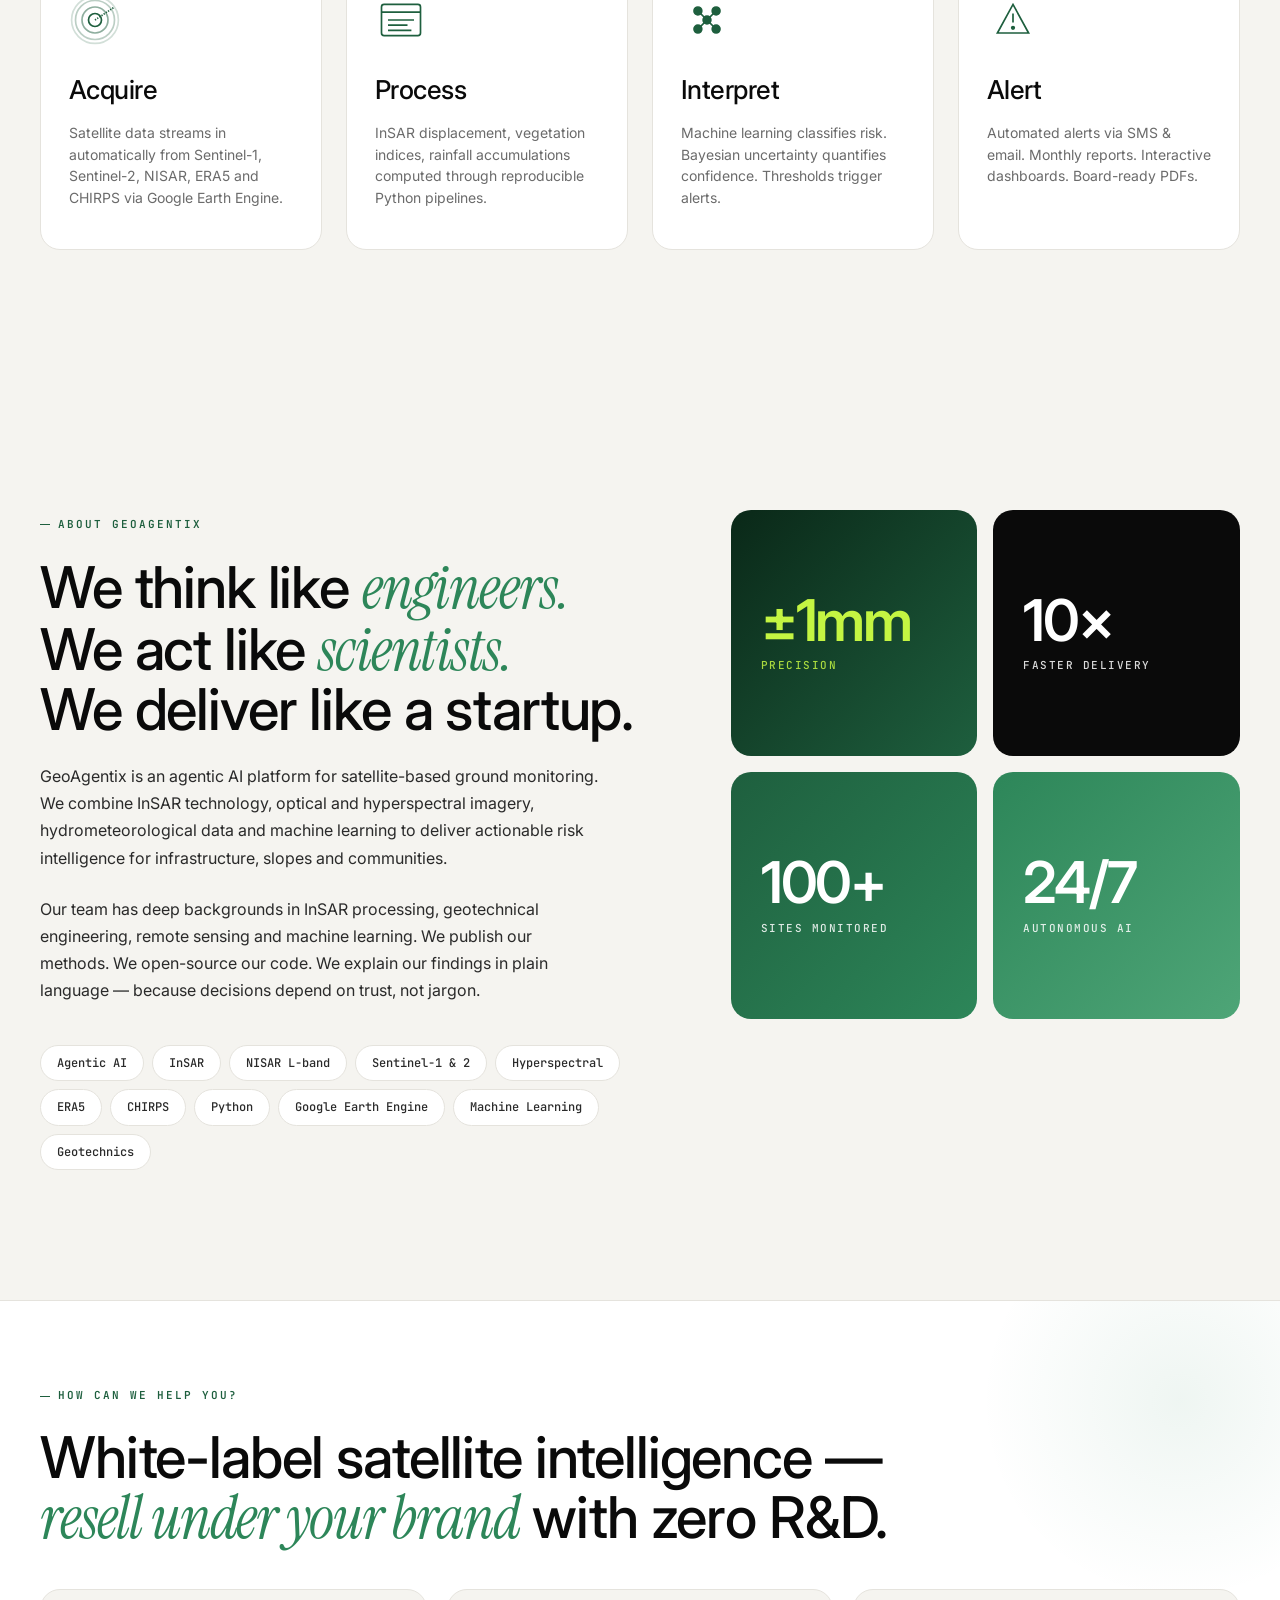
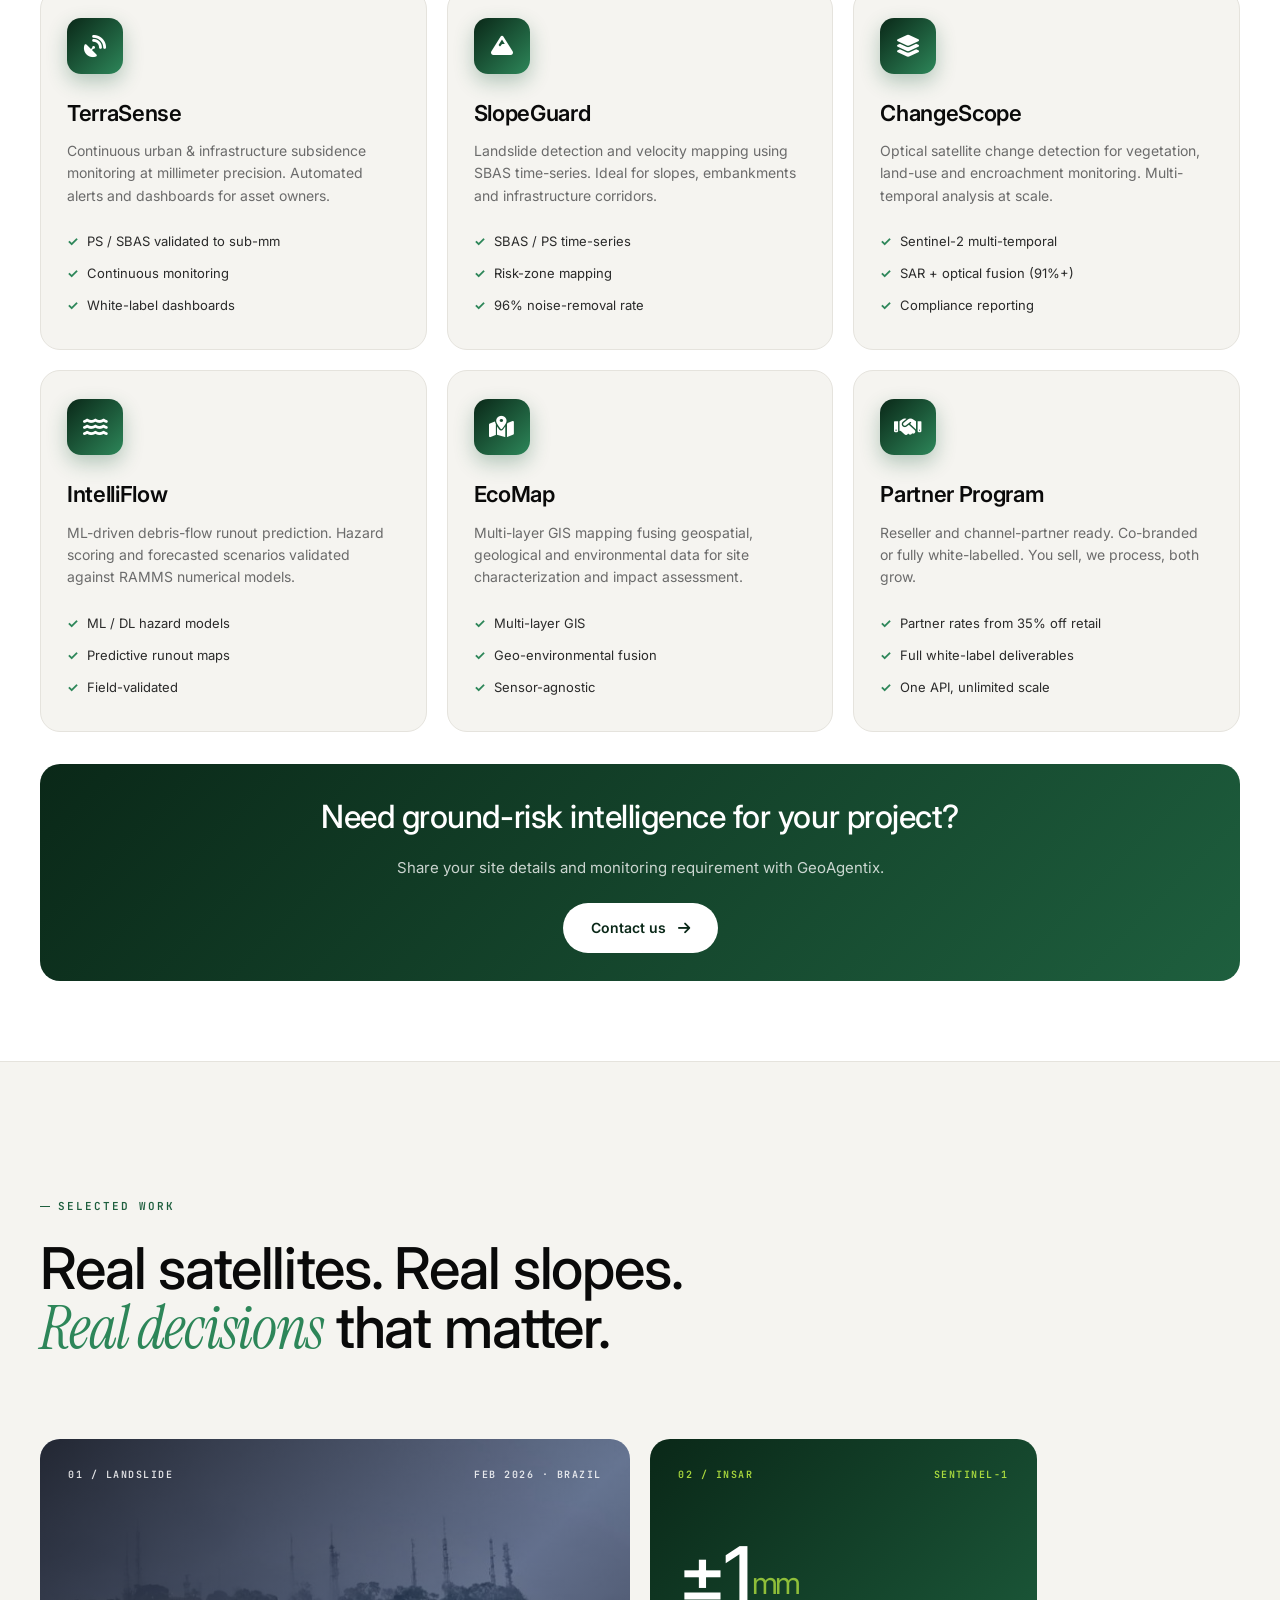
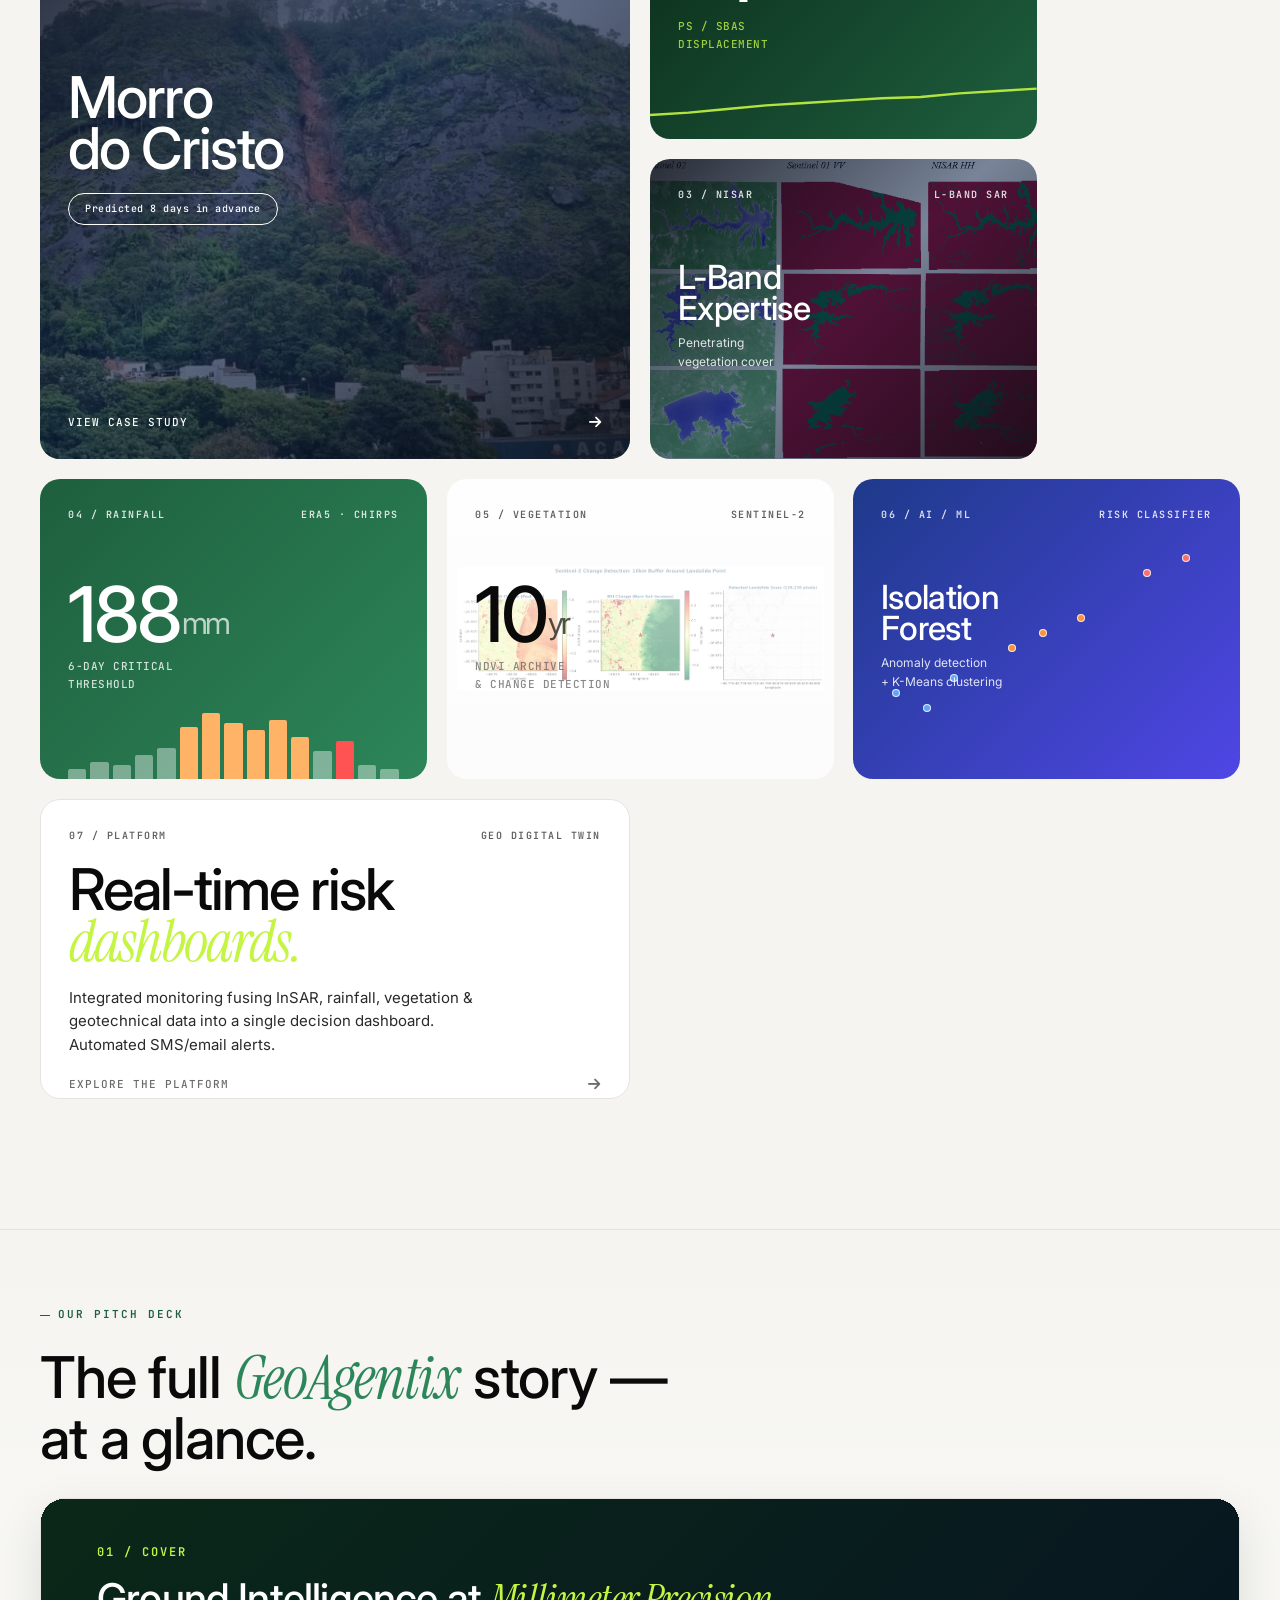
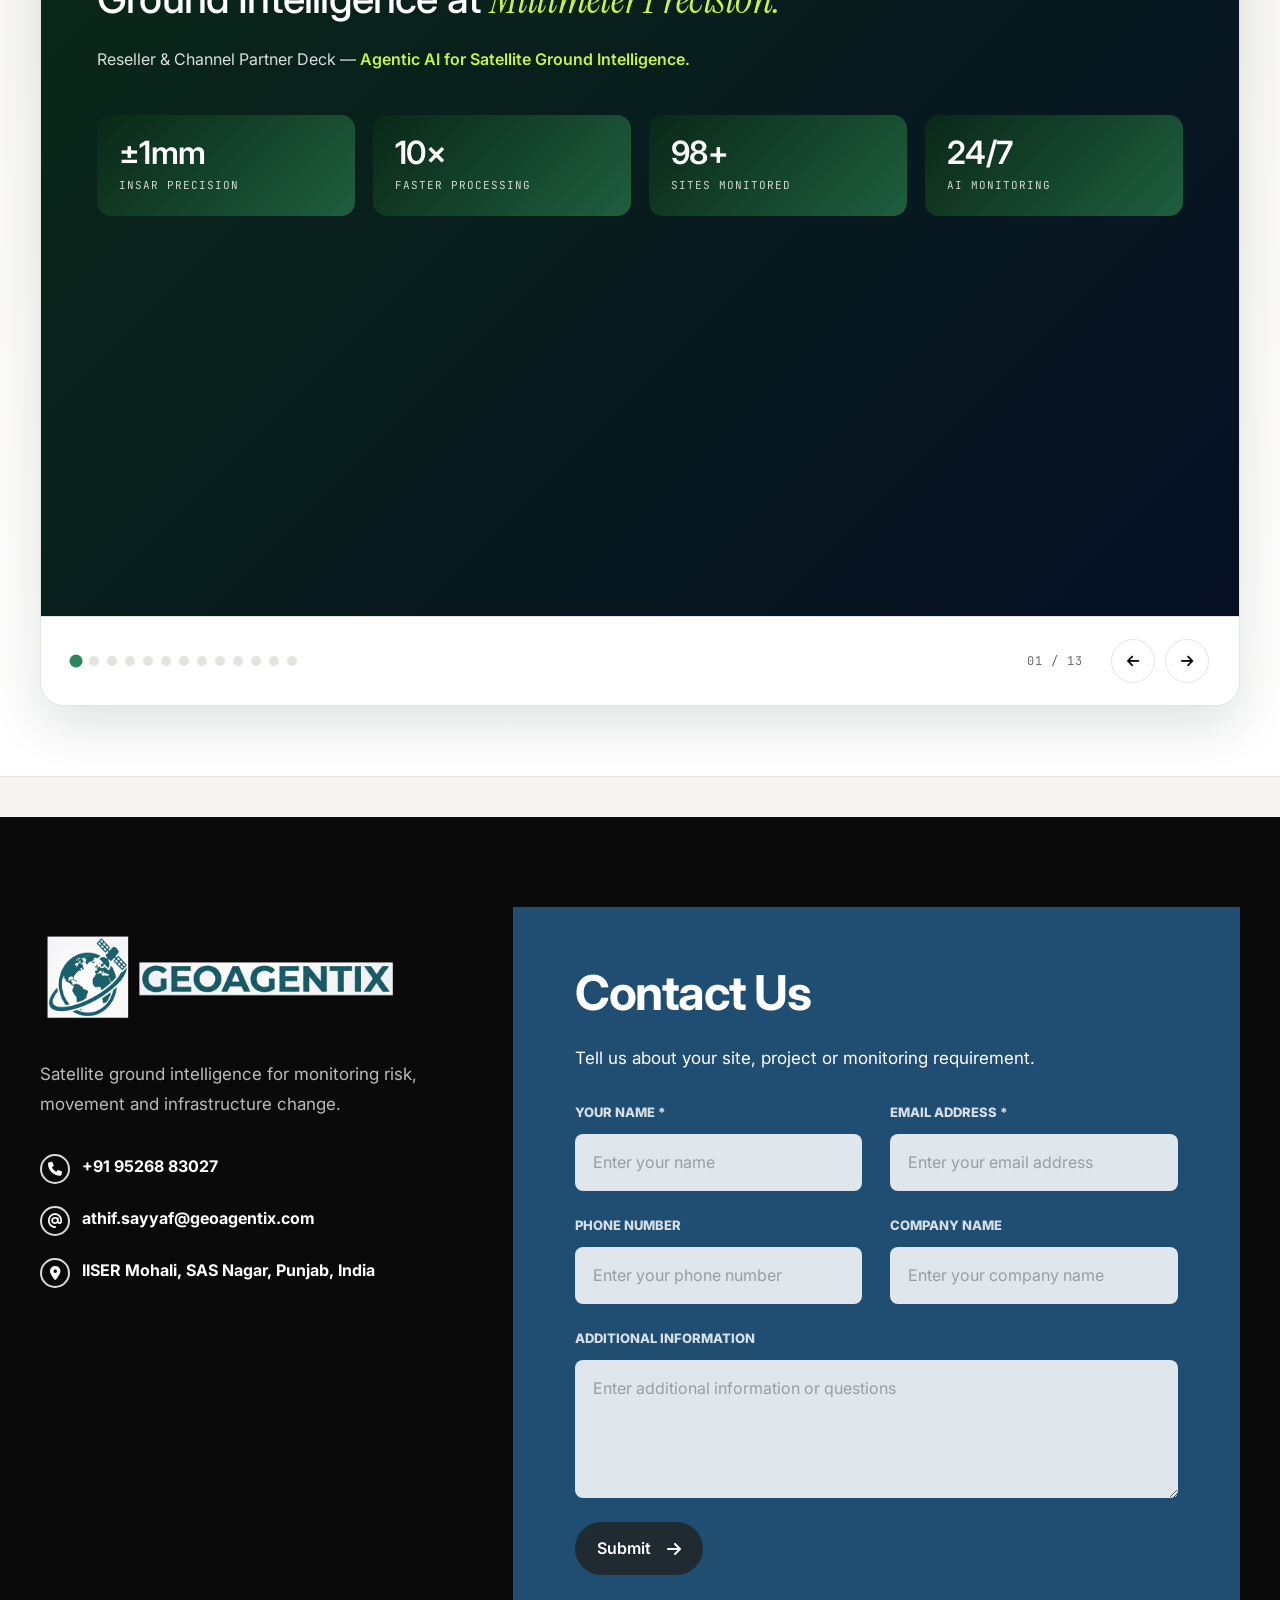
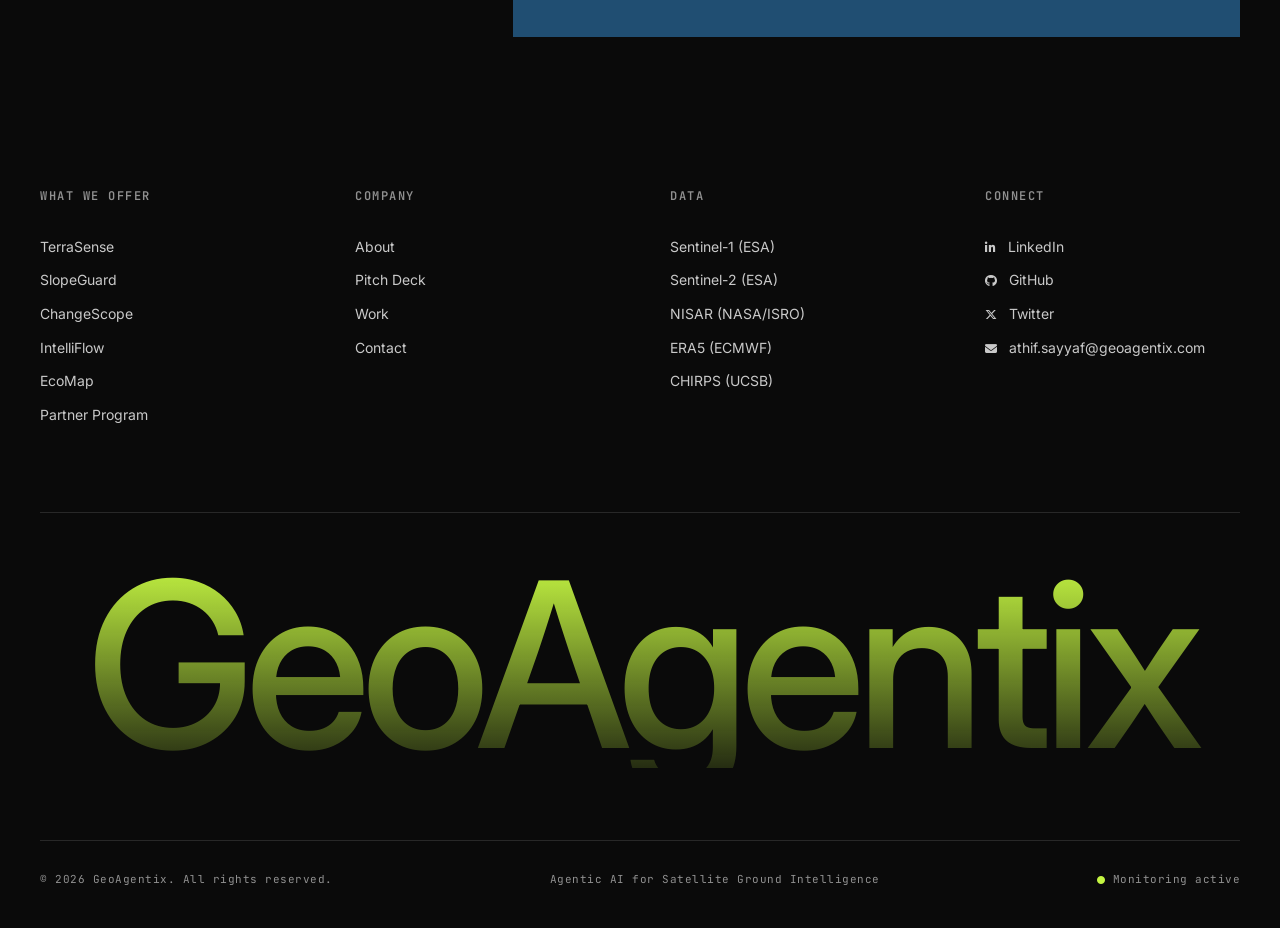
==== commit c4fb2281: "Add contact section" ====
--- a/index.html
+++ b/index.html
@@ -542,9 +542,9 @@
         </div>
 
         <div class="offer-cta-wrap">
-            <h3>Connect with our CTO or technical team for tailored solutions.</h3>
-            <p>Every region has its own ground-risk story. Let us shape the right one for yours.</p>
-            <a href="mailto:athif.sayyaf@geoagentix.com">Talk to our team <i class="fas fa-arrow-right"></i></a>
+            <h3>Need ground-risk intelligence for your project?</h3>
+            <p>Share your site details and monitoring requirement with GeoAgentix.</p>
+            <a href="#contact">Contact us <i class="fas fa-arrow-right"></i></a>
         </div>
     </div>
 </section>
@@ -993,7 +993,7 @@
                         <div class="slide-num">13 / LET'S BUILD TOGETHER</div>
                         <h3 class="slide-title">Agentic AI for <em class="serif">satellite ground intelligence.</em></h3>
                         <p class="slide-body">Agentic-powered satellite data processing using SAR and optical imagery for infrastructure, mining and natural-hazard markets.</p>
-                        <p class="slide-body"><strong>Connect with our CTO or technical team for tailored solutions.</strong> Reach us at <a href="mailto:athif.sayyaf@geoagentix.com" style="color:var(--accent-light); text-decoration:underline;">athif.sayyaf@geoagentix.com</a>.</p>
+                        <p class="slide-body">Reach us at <a href="mailto:athif.sayyaf@geoagentix.com" style="color:var(--accent-light); text-decoration:underline;">athif.sayyaf@geoagentix.com</a>.</p>
                     </div>
 
                 </div>
@@ -1021,48 +1021,59 @@
 <!-- CTA                                                           -->
 <!-- ============================================================ -->
 <section class="cta" id="contact">
-    <div class="cta-globe">
-        <svg viewBox="0 0 300 300" xmlns="http://www.w3.org/2000/svg">
-            <circle cx="150" cy="150" r="130" fill="none" stroke="#c4f542" stroke-width="0.5" opacity="0.4"/>
-            <ellipse cx="150" cy="150" rx="130" ry="50" fill="none" stroke="#c4f542" stroke-width="0.5" opacity="0.3"/>
-            <ellipse cx="150" cy="150" rx="50" ry="130" fill="none" stroke="#c4f542" stroke-width="0.5" opacity="0.3"/>
-            <ellipse cx="150" cy="150" rx="100" ry="130" fill="none" stroke="#c4f542" stroke-width="0.5" opacity="0.25"/>
-            <ellipse cx="150" cy="150" rx="130" ry="100" fill="none" stroke="#c4f542" stroke-width="0.5" opacity="0.25"/>
-        </svg>
-    </div>
     <div class="container">
-        <span class="eyebrow light">Get In Touch</span>
-        <h2 class="cta-title">
-            Let's build something<br>
-            <em class="serif">that matters.</em>
-        </h2>
-        <p class="cta-desc">
-            Every month without monitoring is a month spent gambling with safety.<br>
-            Tell us about your project — we'll deliver an initial assessment within two weeks.
-        </p>
-        <div class="cta-note">
-            <i class="fas fa-circle-info"></i> &nbsp; Connect with our CTO or technical team for tailored solutions.
-        </div>
-
-        <div class="cta-contact">
-            <a href="mailto:athif.sayyaf@geoagentix.com" class="cta-email">
-                <span>athif.sayyaf@geoagentix.com</span>
-                <i class="fas fa-arrow-right"></i>
-            </a>
-        </div>
-
-        <div class="cta-meta">
-            <div class="cta-meta-item">
-                <span class="cta-meta-label">Coverage</span>
-                <span class="cta-meta-value">Global</span>
-            </div>
-            <div class="cta-meta-item">
-                <span class="cta-meta-label">Response time</span>
-                <span class="cta-meta-value">24 hours</span>
-            </div>
-            <div class="cta-meta-item">
-                <span class="cta-meta-label">First delivery</span>
-                <span class="cta-meta-value">2 weeks</span>
+        <div class="contact-grid">
+            <div class="contact-info">
+                <img src="assets/images/logo-geoagentix.png" alt="GeoAgentix" class="contact-logo">
+                <p>Satellite ground intelligence for monitoring risk, movement and infrastructure change.</p>
+                <div class="contact-list">
+                    <a href="tel:+919526883027">
+                        <i class="fas fa-phone"></i>
+                        <span>+91 95268 83027</span>
+                    </a>
+                    <a href="mailto:athif.sayyaf@geoagentix.com">
+                        <i class="fas fa-at"></i>
+                        <span>athif.sayyaf@geoagentix.com</span>
+                    </a>
+                    <div>
+                        <i class="fas fa-location-dot"></i>
+                        <span>IISER Mohali, SAS Nagar, Punjab, India</span>
+                    </div>
+                </div>
+            </div>
+            <div class="contact-panel">
+                <h2>Contact Us</h2>
+                <p>Tell us about your site, project or monitoring requirement.</p>
+                <form class="contact-form" id="contactForm">
+                    <div class="form-row">
+                        <label>
+                            <span>Your Name *</span>
+                            <input type="text" name="name" placeholder="Enter your name" required>
+                        </label>
+                        <label>
+                            <span>Email Address *</span>
+                            <input type="email" name="email" placeholder="Enter your email address" required>
+                        </label>
+                    </div>
+                    <div class="form-row">
+                        <label>
+                            <span>Phone Number</span>
+                            <input type="tel" name="phone" placeholder="Enter your phone number">
+                        </label>
+                        <label>
+                            <span>Company Name</span>
+                            <input type="text" name="company" placeholder="Enter your company name">
+                        </label>
+                    </div>
+                    <label>
+                        <span>Additional Information</span>
+                        <textarea name="message" placeholder="Enter additional information or questions"></textarea>
+                    </label>
+                    <button type="submit">
+                        <span>Submit</span>
+                        <i class="fas fa-arrow-right"></i>
+                    </button>
+                </form>
             </div>
         </div>
     </div>
--- a/assets/css/style.css
+++ b/assets/css/style.css
@@ -1410,124 +1410,132 @@
 /* CTA                                                           */
 /* ============================================================ */
 .cta {
-    background: linear-gradient(135deg, var(--accent-navy) 0%, var(--ink) 100%);
+    background: var(--ink);
     color: var(--bg);
-    border-radius: 40px 40px 0 0;
     margin-top: 40px;
-    text-align: center;
     position: relative;
     overflow: hidden;
-}
-.cta-globe {
-    position: absolute;
-    top: 50%;
-    left: 50%;
-    transform: translate(-50%, -50%);
-    width: 900px;
-    height: 900px;
-    opacity: 0.18;
-    pointer-events: none;
-}
-.cta-globe svg {
-    width: 100%;
-    height: 100%;
-    animation: rotate-slow 120s linear infinite;
-}
-.cta .container { position: relative; z-index: 2; }
-
-.cta .eyebrow.light { margin-bottom: 32px; }
-
-.cta-title {
-    font-family: 'Inter', sans-serif;
-    font-size: clamp(48px, 7vw, 120px);
-    line-height: 0.95;
+    padding: 90px 0;
+}
+.contact-grid {
+    display: grid;
+    grid-template-columns: 0.9fr 1.6fr;
+    gap: 64px;
+    align-items: stretch;
+}
+.contact-info {
+    padding: 22px 0;
+}
+.contact-logo {
+    width: min(360px, 100%);
+    margin-bottom: 34px;
+}
+.contact-info p {
+    max-width: 460px;
+    color: rgba(255, 255, 255, 0.72);
+    font-size: 17px;
+    line-height: 1.8;
+    margin-bottom: 34px;
+}
+.contact-list {
+    display: grid;
+    gap: 22px;
+}
+.contact-list a,
+.contact-list div {
+    display: grid;
+    grid-template-columns: 30px 1fr;
+    gap: 12px;
+    align-items: start;
+    color: #ffffff;
+    font-size: 16px;
+    font-weight: 700;
+    line-height: 1.6;
+}
+.contact-list i {
+    width: 30px;
+    height: 30px;
+    display: inline-flex;
+    align-items: center;
+    justify-content: center;
+    color: #ffffff;
+    border: 2px solid rgba(255, 255, 255, 0.85);
+    border-radius: 50%;
+    font-size: 14px;
+}
+.contact-panel {
+    background: #204e72;
+    padding: clamp(32px, 5vw, 62px);
+}
+.contact-panel h2 {
+    color: #ffffff;
+    font-size: clamp(32px, 4vw, 48px);
+    line-height: 1;
     letter-spacing: -0.03em;
-    font-weight: 500;
-    color: var(--bg);
-    margin-bottom: 40px;
-}
-.cta-title em.serif { color: var(--accent-light); }
-
-.cta-desc {
-    max-width: 640px;
-    margin: 0 auto 40px;
+    margin-bottom: 28px;
+}
+.contact-panel p {
+    color: #ffffff;
     font-size: 17px;
     line-height: 1.6;
-    color: rgba(255, 255, 255, 0.78);
-}
-
-.cta-note {
-    display: inline-block;
-    padding: 10px 20px;
-    border-radius: 100px;
-    background: rgba(196, 245, 66, 0.12);
-    color: var(--accent-light);
-    font-family: 'JetBrains Mono', monospace;
-    font-size: 12px;
-    letter-spacing: 0.5px;
-    margin-bottom: 50px;
-    border: 1px solid rgba(196, 245, 66, 0.25);
-}
-
-.cta-contact { margin-bottom: 80px; }
-
-.cta-email {
+    margin-bottom: 30px;
+}
+.contact-form {
+    display: grid;
+    gap: 24px;
+}
+.form-row {
+    display: grid;
+    grid-template-columns: 1fr 1fr;
+    gap: 28px;
+}
+.contact-form label {
+    display: grid;
+    gap: 12px;
+}
+.contact-form label span {
+    color: rgba(255, 255, 255, 0.82);
+    font-size: 13px;
+    font-weight: 800;
+    text-transform: uppercase;
+}
+.contact-form input,
+.contact-form textarea {
+    width: 100%;
+    border: 0;
+    border-radius: 8px;
+    background: #dfe6ec;
+    color: var(--ink);
+    font: inherit;
+    padding: 16px 18px;
+    outline: none;
+}
+.contact-form textarea {
+    min-height: 138px;
+    resize: vertical;
+}
+.contact-form input::placeholder,
+.contact-form textarea::placeholder {
+    color: rgba(33, 43, 50, 0.38);
+}
+.contact-form button {
+    justify-self: start;
     display: inline-flex;
     align-items: center;
-    gap: 20px;
-    padding: 24px 40px;
-    background: var(--bg);
-    color: var(--ink);
-    border-radius: 100px;
-    font-size: 18px;
-    font-weight: 500;
-    transition: all 0.3s ease;
-}
-.cta-email:hover {
-    background: var(--accent-light);
-    color: var(--ink);
+    gap: 16px;
+    border: 0;
+    border-radius: 999px;
+    padding: 14px 22px;
+    background: #202a31;
+    color: #ffffff;
+    font: inherit;
+    font-weight: 600;
+    cursor: pointer;
+    transition: transform 0.25s ease, background 0.25s ease;
+}
+.contact-form button:hover {
+    background: #12191e;
     transform: translateY(-2px);
-    box-shadow: 0 14px 40px rgba(196, 245, 66, 0.35);
-}
-.cta-email i {
-    display: inline-flex;
-    width: 36px;
-    height: 36px;
-    background: var(--ink);
-    color: var(--bg);
-    border-radius: 50%;
-    align-items: center;
-    justify-content: center;
-    font-size: 13px;
-    transition: transform 0.3s ease;
-}
-.cta-email:hover i { transform: rotate(-45deg); }
-
-.cta-meta {
-    display: flex;
-    justify-content: center;
-    gap: 80px;
-    padding-top: 60px;
-    border-top: 1px solid rgba(255, 255, 255, 0.15);
-}
-.cta-meta-item {
-    display: flex;
-    flex-direction: column;
-    gap: 8px;
-    text-align: center;
-}
-.cta-meta-label {
-    font-family: 'JetBrains Mono', monospace;
-    font-size: 11px;
-    font-weight: 500;
-    letter-spacing: 1.5px;
-    text-transform: uppercase;
-    color: rgba(255, 255, 255, 0.55);
-}
-.cta-meta-value {
-    font-size: 20px;
-    font-weight: 500;
-    color: var(--bg);
 }
 
 /* ============================================================ */
@@ -1688,8 +1696,9 @@
 
     .about-grid { grid-template-columns: 1fr; gap: 60px; }
 
-    .cta-title { font-size: clamp(42px, 12vw, 80px); }
-    .cta-meta { flex-direction: column; gap: 30px; }
+    .contact-grid { grid-template-columns: 1fr; gap: 42px; }
+    .contact-info { padding: 0; }
+    .form-row { grid-template-columns: 1fr; gap: 22px; }
 
     .footer-top { grid-template-columns: 1fr 1fr; gap: 40px; padding-bottom: 50px; }
     .footer-bottom { flex-direction: column; gap: 12px; text-align: center; }
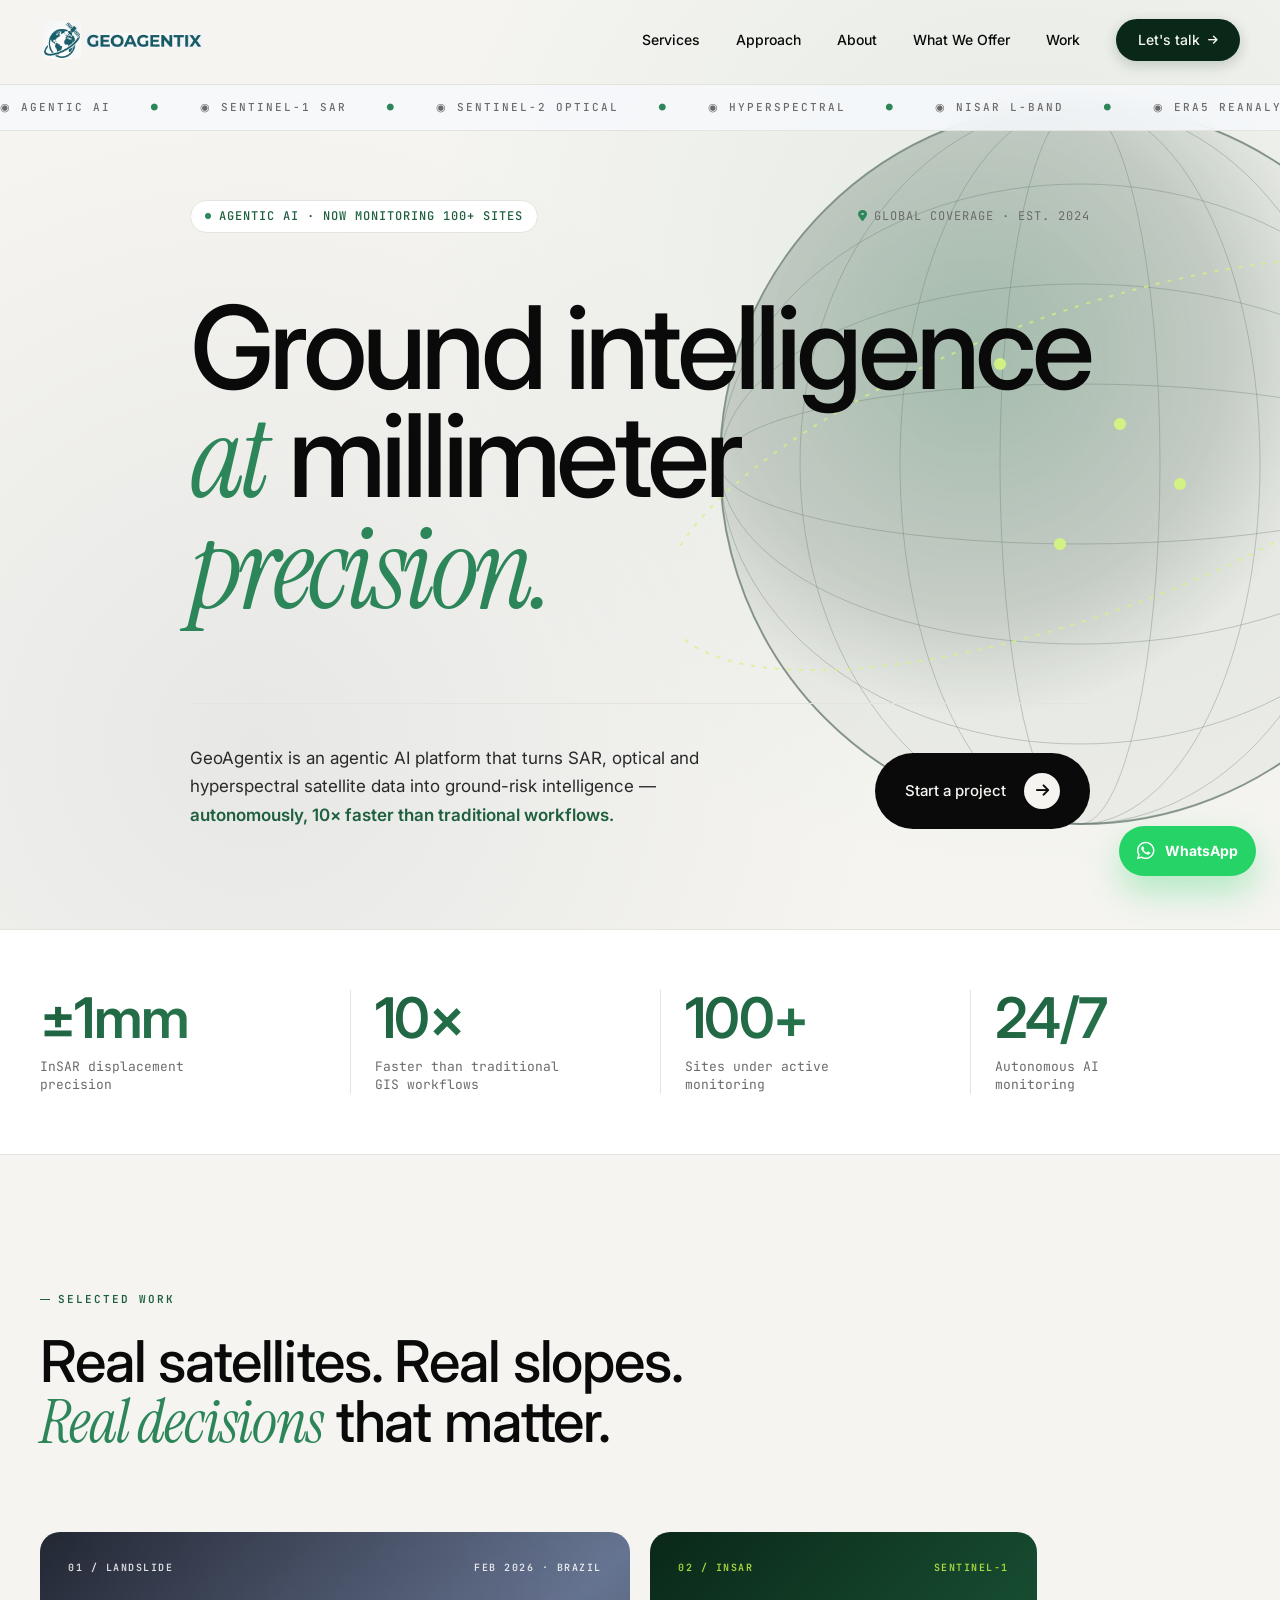
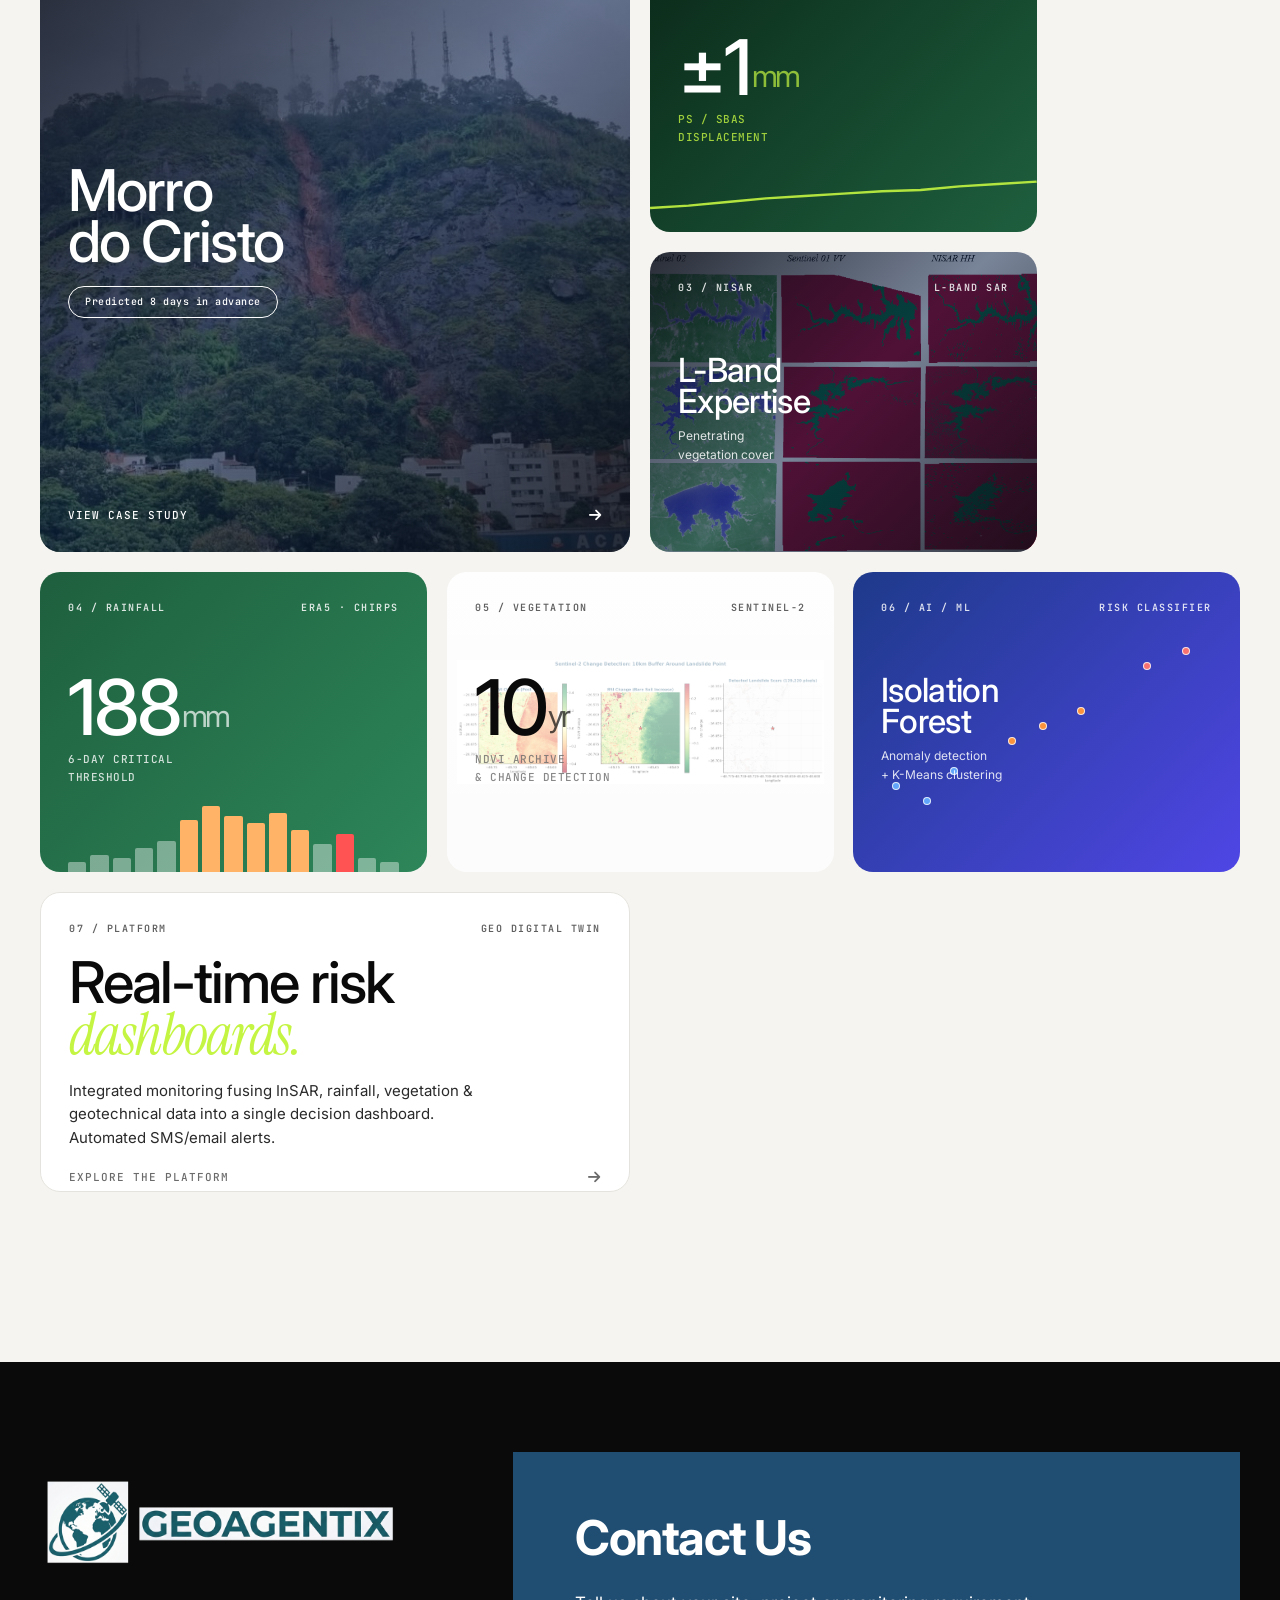
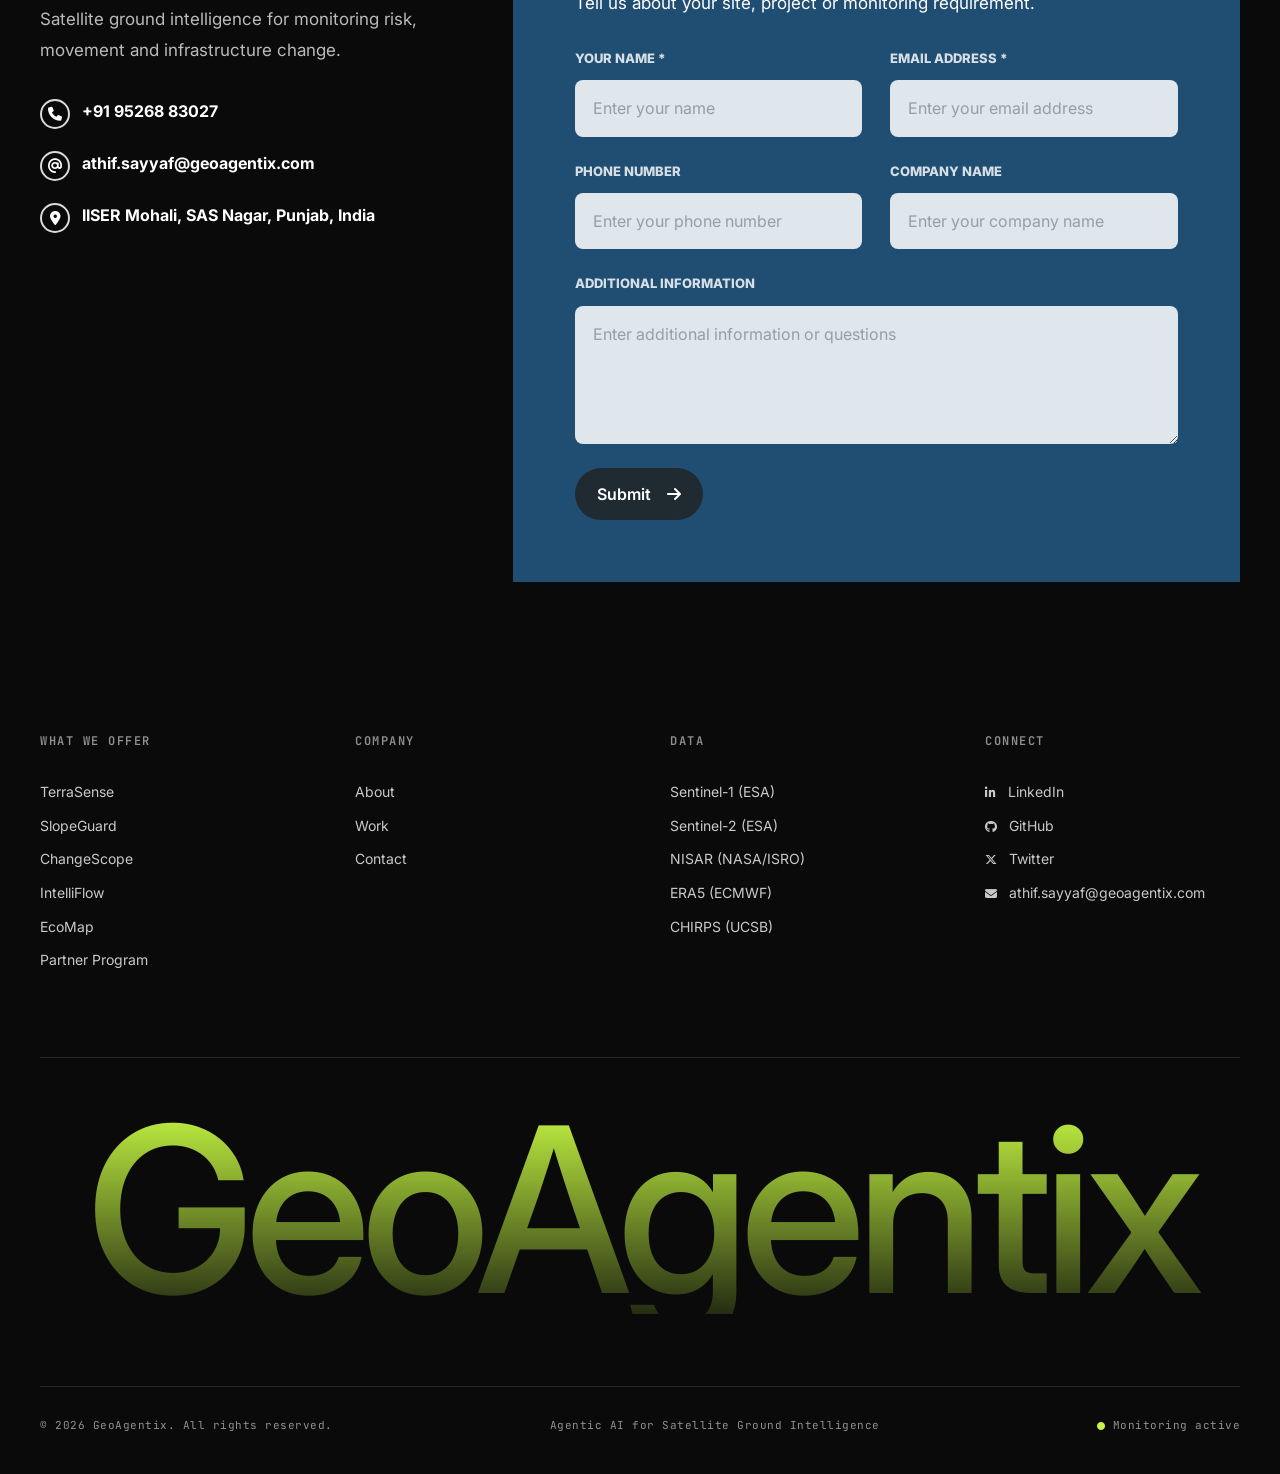
==== commit 2bf69c9f: "Remove pitch deck section" ====
--- a/index.html
+++ b/index.html
@@ -35,7 +35,6 @@
             <a href="#about">About</a>
             <a href="#offer">What We Offer</a>
             <a href="#work">Work</a>
-            <a href="#deck">Deck</a>
             <a href="#contact" class="nav-cta">Let's talk <i class="fas fa-arrow-right"></i></a>
         </div>
         <button class="nav-toggle" id="navToggle" aria-label="Menu">
@@ -163,395 +162,6 @@
 <!-- HOW CAN WE HELP YOU? / WHAT WE OFFER                         -->
 <!-- ============================================================ -->
 <!-- ============================================================ -->
-<!-- DECK / CAROUSEL                                               -->
-<!-- ============================================================ -->
-<!-- ============================================================ -->
-<!-- SERVICES                                                      -->
-<!-- ============================================================ -->
-<section class="services" id="services">
-    <div class="container">
-        <div class="section-header">
-            <span class="eyebrow">What We Do</span>
-            <h2 class="section-title">
-                End-to-end <em class="serif">geospatial intelligence.</em><br>
-                From raw pixels to boardroom-ready decisions.
-            </h2>
-        </div>
-
-        <div class="service-list">
-            <div class="service-row">
-                <div class="service-num">01</div>
-                <div class="service-icon">
-                    <svg viewBox="0 0 40 40" fill="none" stroke="currentColor" stroke-width="1.5">
-                        <circle cx="20" cy="20" r="17"/>
-                        <ellipse cx="20" cy="20" rx="17" ry="7"/>
-                        <ellipse cx="20" cy="20" rx="7" ry="17"/>
-                        <circle cx="20" cy="5" r="1.5" fill="currentColor"/>
-                    </svg>
-                </div>
-                <div class="service-content">
-                    <h3>InSAR Displacement Monitoring</h3>
-                    <p>Millimetric ground movement detection using Persistent Scatterer (PS) and Small Baseline Subset (SBAS) interferometry. Sentinel-1 C-band, NISAR L-band, TerraSAR-X.</p>
-                </div>
-                <div class="service-meta">
-                    <span>mm precision</span>
-                    <span>12-day repeat</span>
-                </div>
-                <div class="service-arrow"><i class="fas fa-arrow-right"></i></div>
-            </div>
-
-            <div class="service-row">
-                <div class="service-num">02</div>
-                <div class="service-icon">
-                    <svg viewBox="0 0 40 40" fill="none" stroke="currentColor" stroke-width="1.5">
-                        <path d="M8 30 Q12 25, 16 28 T24 26 T32 22"/>
-                        <path d="M8 24 Q12 19, 16 22 T24 20 T32 16"/>
-                        <path d="M6 34 L34 34"/>
-                        <circle cx="16" cy="10" r="2" fill="currentColor"/>
-                        <path d="M13 13 L19 13 M14 16 L18 16" stroke-width="1"/>
-                    </svg>
-                </div>
-                <div class="service-content">
-                    <h3>Rainfall &amp; Hydrometeorological Analysis</h3>
-                    <p>ERA5-Land hourly, CHIRPS daily, GPM IMERG. Intensity-Duration threshold calibration and automated WATCH / WARNING / CRITICAL alerts for rainfall-triggered landslides.</p>
-                </div>
-                <div class="service-meta">
-                    <span>hourly data</span>
-                    <span>global coverage</span>
-                </div>
-                <div class="service-arrow"><i class="fas fa-arrow-right"></i></div>
-            </div>
-
-            <div class="service-row">
-                <div class="service-num">03</div>
-                <div class="service-icon">
-                    <svg viewBox="0 0 40 40" fill="none" stroke="currentColor" stroke-width="1.5">
-                        <rect x="6" y="6" width="12" height="12" rx="1"/>
-                        <rect x="22" y="6" width="12" height="12" rx="1"/>
-                        <rect x="6" y="22" width="12" height="12" rx="1"/>
-                        <rect x="22" y="22" width="12" height="12" rx="1"/>
-                        <circle cx="12" cy="12" r="3" fill="currentColor" opacity="0.3"/>
-                        <circle cx="28" cy="12" r="3" fill="currentColor" opacity="0.6"/>
-                        <circle cx="12" cy="28" r="3" fill="currentColor" opacity="0.8"/>
-                        <circle cx="28" cy="28" r="3" fill="currentColor"/>
-                    </svg>
-                </div>
-                <div class="service-content">
-                    <h3>Vegetation &amp; Change Detection</h3>
-                    <p>Sentinel-2 multispectral analysis. NDVI, EVI, NDMI, BSI time series. Pre and post-event damage assessment at regional to continental scales.</p>
-                </div>
-                <div class="service-meta">
-                    <span>10m resolution</span>
-                    <span>5-day repeat</span>
-                </div>
-                <div class="service-arrow"><i class="fas fa-arrow-right"></i></div>
-            </div>
-
-            <div class="service-row">
-                <div class="service-num">04</div>
-                <div class="service-icon">
-                    <svg viewBox="0 0 40 40" fill="none" stroke="currentColor" stroke-width="1.5">
-                        <circle cx="10" cy="14" r="2" fill="currentColor"/>
-                        <circle cx="20" cy="10" r="2" fill="currentColor"/>
-                        <circle cx="30" cy="14" r="2" fill="currentColor"/>
-                        <circle cx="10" cy="26" r="2" fill="currentColor"/>
-                        <circle cx="20" cy="30" r="2" fill="currentColor"/>
-                        <circle cx="30" cy="26" r="2" fill="currentColor"/>
-                        <circle cx="20" cy="20" r="3" fill="currentColor"/>
-                        <line x1="10" y1="14" x2="20" y2="20"/>
-                        <line x1="20" y1="10" x2="20" y2="20"/>
-                        <line x1="30" y1="14" x2="20" y2="20"/>
-                        <line x1="10" y1="26" x2="20" y2="20"/>
-                        <line x1="20" y1="30" x2="20" y2="20"/>
-                        <line x1="30" y1="26" x2="20" y2="20"/>
-                    </svg>
-                </div>
-                <div class="service-content">
-                    <h3>Machine Learning Risk Classification</h3>
-                    <p>Isolation Forest anomaly detection, K-Means clustering, LSTM forecasting, Bayesian uncertainty quantification. Site-calibrated models with explainable outputs.</p>
-                </div>
-                <div class="service-meta">
-                    <span>Python</span>
-                    <span>reproducible</span>
-                </div>
-                <div class="service-arrow"><i class="fas fa-arrow-right"></i></div>
-            </div>
-
-            <div class="service-row">
-                <div class="service-num">05</div>
-                <div class="service-icon">
-                    <svg viewBox="0 0 40 40" fill="none" stroke="currentColor" stroke-width="1.5">
-                        <rect x="4" y="8" width="32" height="24" rx="2"/>
-                        <line x1="4" y1="14" x2="36" y2="14"/>
-                        <circle cx="9" cy="11" r="0.8" fill="currentColor"/>
-                        <circle cx="12" cy="11" r="0.8" fill="currentColor"/>
-                        <rect x="8" y="18" width="8" height="10" fill="currentColor" opacity="0.3"/>
-                        <rect x="18" y="20" width="8" height="8" fill="currentColor" opacity="0.5"/>
-                        <rect x="28" y="17" width="4" height="11" fill="currentColor" opacity="0.7"/>
-                    </svg>
-                </div>
-                <div class="service-content">
-                    <h3>Geo-Digital Twin Platform</h3>
-                    <p>Integrated monitoring dashboards fusing InSAR, rainfall, vegetation &amp; geotechnical data. Real-time APIs, SMS/email alerts, interactive web dashboards.</p>
-                </div>
-                <div class="service-meta">
-                    <span>cloud-native</span>
-                    <span>API access</span>
-                </div>
-                <div class="service-arrow"><i class="fas fa-arrow-right"></i></div>
-            </div>
-
-            <div class="service-row">
-                <div class="service-num">06</div>
-                <div class="service-icon">
-                    <svg viewBox="0 0 40 40" fill="none" stroke="currentColor" stroke-width="1.5">
-                        <path d="M20 4 L34 12 L34 28 L20 36 L6 28 L6 12 Z"/>
-                        <path d="M20 4 L20 20 L6 12 M20 20 L34 12 M20 20 L20 36"/>
-                    </svg>
-                </div>
-                <div class="service-content">
-                    <h3>Geotechnical Support &amp; Reporting</h3>
-                    <p>SPT interpretation, hydraulic conductivity estimation, failure mechanism analysis, slope stability back-analysis. Technical reports for your engineering team.</p>
-                </div>
-                <div class="service-meta">
-                    <span>SPT · K_sat</span>
-                    <span>SEEP/W</span>
-                </div>
-                <div class="service-arrow"><i class="fas fa-arrow-right"></i></div>
-            </div>
-        </div>
-    </div>
-</section>
-<!-- ============================================================ -->
-<!-- HOW CAN WE HELP YOU? / WHAT WE OFFER                         -->
-<!-- ============================================================ -->
-<!-- ============================================================ -->
-<!-- APPROACH / PROCESS                                            -->
-<!-- ============================================================ -->
-<section class="approach" id="approach">
-    <div class="container">
-        <div class="section-header">
-            <span class="eyebrow">How We Work</span>
-            <h2 class="section-title">
-                From <em class="serif">orbit</em> to decision<br>
-                in <em class="serif">four</em> steps.
-            </h2>
-        </div>
-
-        <div class="approach-grid">
-            <div class="approach-card">
-                <div class="approach-num">01</div>
-                <div class="approach-icon">
-                    <svg viewBox="0 0 40 40" fill="none" stroke="currentColor" stroke-width="1.3">
-                        <circle cx="20" cy="20" r="5"/>
-                        <circle cx="20" cy="20" r="10" opacity="0.5"/>
-                        <circle cx="20" cy="20" r="15" opacity="0.3"/>
-                        <circle cx="20" cy="20" r="18" opacity="0.2"/>
-                        <line x1="20" y1="20" x2="35" y2="10" stroke-dasharray="1 1"/>
-                    </svg>
-                </div>
-                <h3>Acquire</h3>
-                <p>Satellite data streams in automatically from Sentinel-1, Sentinel-2, NISAR, ERA5 and CHIRPS via Google Earth Engine.</p>
-                <div class="approach-line"></div>
-            </div>
-
-            <div class="approach-card">
-                <div class="approach-num">02</div>
-                <div class="approach-icon">
-                    <svg viewBox="0 0 40 40" fill="none" stroke="currentColor" stroke-width="1.3">
-                        <rect x="5" y="8" width="30" height="24" rx="2"/>
-                        <line x1="5" y1="14" x2="35" y2="14"/>
-                        <line x1="10" y1="20" x2="30" y2="20"/>
-                        <line x1="10" y1="24" x2="25" y2="24"/>
-                        <line x1="10" y1="28" x2="28" y2="28"/>
-                    </svg>
-                </div>
-                <h3>Process</h3>
-                <p>InSAR displacement, vegetation indices, rainfall accumulations computed through reproducible Python pipelines.</p>
-                <div class="approach-line"></div>
-            </div>
-
-            <div class="approach-card">
-                <div class="approach-num">03</div>
-                <div class="approach-icon">
-                    <svg viewBox="0 0 40 40" fill="none" stroke="currentColor" stroke-width="1.3">
-                        <circle cx="13" cy="13" r="3" fill="currentColor"/>
-                        <circle cx="27" cy="13" r="3" fill="currentColor"/>
-                        <circle cx="13" cy="27" r="3" fill="currentColor"/>
-                        <circle cx="27" cy="27" r="3" fill="currentColor"/>
-                        <circle cx="20" cy="20" r="3" fill="currentColor"/>
-                        <line x1="13" y1="13" x2="20" y2="20"/>
-                        <line x1="27" y1="13" x2="20" y2="20"/>
-                        <line x1="13" y1="27" x2="20" y2="20"/>
-                        <line x1="27" y1="27" x2="20" y2="20"/>
-                    </svg>
-                </div>
-                <h3>Interpret</h3>
-                <p>Machine learning classifies risk. Bayesian uncertainty quantifies confidence. Thresholds trigger alerts.</p>
-                <div class="approach-line"></div>
-            </div>
-
-            <div class="approach-card">
-                <div class="approach-num">04</div>
-                <div class="approach-icon">
-                    <svg viewBox="0 0 40 40" fill="none" stroke="currentColor" stroke-width="1.3">
-                        <path d="M8 30 L20 8 L32 30 Z"/>
-                        <line x1="20" y1="15" x2="20" y2="22"/>
-                        <circle cx="20" cy="26" r="1" fill="currentColor"/>
-                    </svg>
-                </div>
-                <h3>Alert</h3>
-                <p>Automated alerts via SMS &amp; email. Monthly reports. Interactive dashboards. Board-ready PDFs.</p>
-                <div class="approach-line"></div>
-            </div>
-        </div>
-    </div>
-</section>
-<!-- ============================================================ -->
-<!-- DATA SOURCES BAND                                             -->
-<!-- ============================================================ -->
-<!-- ============================================================ -->
-<!-- ABOUT                                                        -->
-<!-- ============================================================ -->
-<section class="about" id="about">
-    <div class="container">
-        <div class="about-grid">
-            <div class="about-text">
-                <span class="eyebrow">About GeoAgentix</span>
-                <h2 class="section-title">
-                    We think like <em class="serif">engineers.</em><br>
-                    We act like <em class="serif">scientists.</em><br>
-                    We deliver like a startup.
-                </h2>
-                <p class="about-para">
-                    GeoAgentix is an agentic AI platform for satellite-based ground monitoring. We combine InSAR technology, optical and hyperspectral imagery, hydrometeorological data and machine learning to deliver actionable risk intelligence for infrastructure, slopes and communities.
-                </p>
-                <p class="about-para">
-                    Our team has deep backgrounds in InSAR processing, geotechnical engineering, remote sensing and machine learning. We publish our methods. We open-source our code. We explain our findings in plain language &mdash; because decisions depend on trust, not jargon.
-                </p>
-                <div class="about-tags">
-                    <span>Agentic AI</span>
-                    <span>InSAR</span>
-                    <span>NISAR L-band</span>
-                    <span>Sentinel-1 &amp; 2</span>
-                    <span>Hyperspectral</span>
-                    <span>ERA5</span>
-                    <span>CHIRPS</span>
-                    <span>Python</span>
-                    <span>Google Earth Engine</span>
-                    <span>Machine Learning</span>
-                    <span>Geotechnics</span>
-                </div>
-            </div>
-            <div class="about-visual">
-                <div class="about-card about-card-1">
-                    <div class="about-card-num">&plusmn;1mm</div>
-                    <div class="about-card-label">Precision</div>
-                </div>
-                <div class="about-card about-card-2">
-                    <div class="about-card-num">10&times;</div>
-                    <div class="about-card-label">Faster delivery</div>
-                </div>
-                <div class="about-card about-card-3">
-                    <div class="about-card-num">100+</div>
-                    <div class="about-card-label">Sites monitored</div>
-                </div>
-                <div class="about-card about-card-4">
-                    <div class="about-card-num">24/7</div>
-                    <div class="about-card-label">Autonomous AI</div>
-                </div>
-            </div>
-        </div>
-
-    </div>
-</section>
-<!-- ============================================================ -->
-<!-- HOW CAN WE HELP YOU? / WHAT WE OFFER                         -->
-<!-- ============================================================ -->
-<section class="offer" id="offer">
-    <div class="container">
-        <div class="section-header">
-            <span class="eyebrow">How Can We Help You?</span>
-            <h2 class="section-title">
-                White-label satellite intelligence —<br>
-                <em class="serif">resell under your brand</em> with zero R&amp;D.
-            </h2>
-        </div>
-
-        <div class="offer-grid">
-            <div class="offer-card">
-                <div class="offer-icon"><i class="fas fa-satellite-dish"></i></div>
-                <h3>TerraSense</h3>
-                <p>Continuous urban &amp; infrastructure subsidence monitoring at millimeter precision. Automated alerts and dashboards for asset owners.</p>
-                <ul>
-                    <li>PS / SBAS validated to sub-mm</li>
-                    <li>Continuous monitoring</li>
-                    <li>White-label dashboards</li>
-                </ul>
-            </div>
-            <div class="offer-card">
-                <div class="offer-icon"><i class="fas fa-mountain"></i></div>
-                <h3>SlopeGuard</h3>
-                <p>Landslide detection and velocity mapping using SBAS time-series. Ideal for slopes, embankments and infrastructure corridors.</p>
-                <ul>
-                    <li>SBAS / PS time-series</li>
-                    <li>Risk-zone mapping</li>
-                    <li>96% noise-removal rate</li>
-                </ul>
-            </div>
-            <div class="offer-card">
-                <div class="offer-icon"><i class="fas fa-layer-group"></i></div>
-                <h3>ChangeScope</h3>
-                <p>Optical satellite change detection for vegetation, land-use and encroachment monitoring. Multi-temporal analysis at scale.</p>
-                <ul>
-                    <li>Sentinel-2 multi-temporal</li>
-                    <li>SAR + optical fusion (91%+)</li>
-                    <li>Compliance reporting</li>
-                </ul>
-            </div>
-            <div class="offer-card">
-                <div class="offer-icon"><i class="fas fa-water"></i></div>
-                <h3>IntelliFlow</h3>
-                <p>ML-driven debris-flow runout prediction. Hazard scoring and forecasted scenarios validated against RAMMS numerical models.</p>
-                <ul>
-                    <li>ML / DL hazard models</li>
-                    <li>Predictive runout maps</li>
-                    <li>Field-validated</li>
-                </ul>
-            </div>
-            <div class="offer-card">
-                <div class="offer-icon"><i class="fas fa-map-location-dot"></i></div>
-                <h3>EcoMap</h3>
-                <p>Multi-layer GIS mapping fusing geospatial, geological and environmental data for site characterization and impact assessment.</p>
-                <ul>
-                    <li>Multi-layer GIS</li>
-                    <li>Geo-environmental fusion</li>
-                    <li>Sensor-agnostic</li>
-                </ul>
-            </div>
-            <div class="offer-card">
-                <div class="offer-icon"><i class="fas fa-handshake"></i></div>
-                <h3>Partner Program</h3>
-                <p>Reseller and channel-partner ready. Co-branded or fully white-labelled. You sell, we process, both grow.</p>
-                <ul>
-                    <li>Partner rates from 35% off retail</li>
-                    <li>Full white-label deliverables</li>
-                    <li>One API, unlimited scale</li>
-                </ul>
-            </div>
-        </div>
-
-        <div class="offer-cta-wrap">
-            <h3>Need ground-risk intelligence for your project?</h3>
-            <p>Share your site details and monitoring requirement with GeoAgentix.</p>
-            <a href="#contact">Contact us <i class="fas fa-arrow-right"></i></a>
-        </div>
-    </div>
-</section>
-<!-- ============================================================ -->
-<!-- CTA                                                           -->
-<!-- ============================================================ -->
-<!-- ============================================================ -->
 <!-- WORK / PORTFOLIO GRID                                         -->
 <!-- ============================================================ -->
 <section class="work" id="work">
@@ -710,310 +320,6 @@
 <!-- ============================================================ -->
 <!-- ============================================================ -->
 <!-- HOW CAN WE HELP YOU? / WHAT WE OFFER                         -->
-<!-- ============================================================ -->
-<!-- ============================================================ -->
-<!-- DECK / CAROUSEL                                               -->
-<!-- ============================================================ -->
-<section class="deck" id="deck">
-    <div class="container">
-        <div class="section-header">
-            <span class="eyebrow">Our Pitch Deck</span>
-            <h2 class="section-title">
-                The full <em class="serif">GeoAgentix</em> story —<br>
-                at a glance.
-            </h2>
-        </div>
-
-        <div class="carousel" id="carousel">
-            <div class="carousel-viewport">
-                <div class="carousel-track" id="carouselTrack">
-
-                    <!-- Slide 1 - Cover -->
-                    <div class="slide dark">
-                        <div class="slide-num">01 / COVER</div>
-                        <h3 class="slide-title">Ground Intelligence at <em class="serif">Millimeter Precision.</em></h3>
-                        <p class="slide-body">Reseller &amp; Channel Partner Deck — <strong>Agentic AI for Satellite Ground Intelligence.</strong></p>
-                        <div class="slide-stats">
-                            <div class="slide-stat"><div class="ss-num">±1mm</div><div class="ss-label">InSAR Precision</div></div>
-                            <div class="slide-stat"><div class="ss-num">10×</div><div class="ss-label">Faster Processing</div></div>
-                            <div class="slide-stat"><div class="ss-num">100+</div><div class="ss-label">Sites Monitored</div></div>
-                            <div class="slide-stat"><div class="ss-num">24/7</div><div class="ss-label">AI Monitoring</div></div>
-                        </div>
-                    </div>
-
-                    <!-- Slide 2 - Company Overview -->
-                    <div class="slide">
-                        <div class="slide-num">02 / COMPANY OVERVIEW</div>
-                        <h3 class="slide-title">An <em class="serif">agentic AI platform</em> for ground-risk intelligence.</h3>
-                        <p class="slide-body">GeoAgentix turns SAR, optical and hyperspectral satellite data into actionable intelligence — <strong>autonomously, 10× faster than traditional workflows.</strong></p>
-                        <div class="slide-grid">
-                            <div class="slide-card">
-                                <div class="scard-num">DETECT</div>
-                                <h4>mm-precision deformation</h4>
-                                <p>From Sentinel-1 SAR, surface change from Sentinel-2 optical, and material signatures from hyperspectral imagery — one platform, any sensor.</p>
-                                <span class="scard-meta">PS-InSAR / SBAS sub-mm accuracy</span>
-                            </div>
-                            <div class="slide-card">
-                                <div class="scard-num">PREDICT</div>
-                                <h4>Agentic AI pipeline</h4>
-                                <p>Autonomously ingests multi-sensor data, runs ML hazard scoring and forecasts displacement trajectories — no manual GIS intervention.</p>
-                                <span class="scard-meta">RF optimal for landslide susceptibility</span>
-                            </div>
-                            <div class="slide-card">
-                                <div class="scard-num">MONITOR</div>
-                                <h4>White-label dashboards</h4>
-                                <p>Automated alert reports delivered to your clients under your brand. Continuous monitoring across infrastructure, mining and natural-hazard sites.</p>
-                                <span class="scard-meta">Wide-area, low-cost, continuous</span>
-                            </div>
-                        </div>
-                    </div>
-
-                    <!-- Slide 3 - Product Suite -->
-                    <div class="slide">
-                        <div class="slide-num">03 / PRODUCT SUITE</div>
-                        <h3 class="slide-title">A modular product suite — <em class="serif">white-label ready.</em></h3>
-                        <p class="slide-body">Sensor-agnostic, validated by peer-reviewed research, ready to ship under your brand from day one.</p>
-                        <div class="slide-grid">
-                            <div class="slide-card">
-                                <div class="scard-num">01</div>
-                                <h4>TerraSense</h4>
-                                <p>Continuous urban &amp; infrastructure subsidence monitoring at mm precision. Sub-mm validated (Sci Reports 2023).</p>
-                                <span class="scard-meta">Millimetric · Continuous</span>
-                            </div>
-                            <div class="slide-card">
-                                <div class="scard-num">02</div>
-                                <h4>SlopeGuard</h4>
-                                <p>SBAS-InSAR landslide detection. Identified 59 landslides (34 previously unknown) in Xiaojiang Basin.</p>
-                                <span class="scard-meta">SBAS · 96% noise removal</span>
-                            </div>
-                            <div class="slide-card">
-                                <div class="scard-num">03</div>
-                                <h4>ChangeScope</h4>
-                                <p>Optical change detection. SAR + optical fusion reaches 91.1% accuracy (Taylor &amp; Francis, 2023).</p>
-                                <span class="scard-meta">Multi-temporal · Compliance</span>
-                            </div>
-                        </div>
-                    </div>
-
-                    <!-- Slide 4 - Methodology -->
-                    <div class="slide dark">
-                        <div class="slide-num">04 / TECHNICAL METHODOLOGY</div>
-                        <h3 class="slide-title">From orbit to dashboard in <em class="serif">five steps.</em></h3>
-                        <p class="slide-body">Reproducible Python pipelines, ESA Sentinel data, validated against ground-truth — <strong>RMSE 2.17mm vs. leveling.</strong></p>
-                        <div class="slide-grid">
-                            <div class="slide-card">
-                                <div class="scard-num">01 · ACQUIRE</div>
-                                <h4>SAR Data Acquisition</h4>
-                                <p>Sentinel-1 C-band SAR, 6-12 day revisit. Free from ESA, global coverage.</p>
-                                <span class="scard-meta">5.405 GHz / 5.55cm wavelength</span>
-                            </div>
-                            <div class="slide-card">
-                                <div class="scard-num">02 · PROCESS</div>
-                                <h4>SBAS-InSAR</h4>
-                                <p>Multi-temporal interferometric processing using small baseline subsets for mm-level precision.</p>
-                                <span class="scard-meta">Frontiers in Earth Science 2024</span>
-                            </div>
-                            <div class="slide-card">
-                                <div class="scard-num">03 · INTERPRET</div>
-                                <h4>ML Prediction Layer</h4>
-                                <p>Ensemble ML models for hazard susceptibility scoring and displacement prediction.</p>
-                                <span class="scard-meta">Random Forest · Deep Learning</span>
-                            </div>
-                        </div>
-                    </div>
-
-                    <!-- Slide 5 - Joshimath -->
-                    <div class="slide">
-                        <div class="slide-num">05 / CASE STUDY · JOSHIMATH</div>
-                        <h3 class="slide-title">Joshimath, Uttarakhand — <em class="serif">urban subsidence.</em></h3>
-                        <p class="slide-body">Town built on ancient landslide deposit. <strong>4,500+ families displaced in the 2023 crisis.</strong> No early-warning system existed prior to GeoAgentix analysis.</p>
-                        <div class="slide-stats">
-                            <div class="slide-stat"><div class="ss-num">~150</div><div class="ss-label">SAR Scenes (S1)</div></div>
-                            <div class="slide-stat"><div class="ss-num">5 yrs</div><div class="ss-label">2020 → 2025</div></div>
-                            <div class="slide-stat"><div class="ss-num">>30 mm/yr</div><div class="ss-label">Subsidence Rate</div></div>
-                            <div class="slide-stat"><div class="ss-num">3</div><div class="ss-label">New Risk Zones</div></div>
-                        </div>
-                    </div>
-
-                    <!-- Slide 6 - Joshimath validation -->
-                    <div class="slide">
-                        <div class="slide-num">06 / GROUND VALIDATION</div>
-                        <h3 class="slide-title">Validated against <em class="serif">field ground-truth</em> surveys.</h3>
-                        <p class="slide-body">InSAR deformation maps correlated with GSI ground-truth surveys — confirmed subsidence patterns <strong>prior to visible structural failure.</strong> Structural cracks, wall collapse and road deformation all detected by InSAR before becoming visible damage.</p>
-                    </div>
-
-                    <!-- Slide 7 - Jhaliya -->
-                    <div class="slide">
-                        <div class="slide-num">07 / CASE STUDY · JHALIYA</div>
-                        <h3 class="slide-title">Jhaliya — a slow-moving landslide on a <em class="serif">strategic corridor.</em></h3>
-                        <p class="slide-body">Chamoli District, elevation 2,800–3,400m. Strategic military and pilgrimage road corridor with <strong>no prior deformation record</strong> before GeoAgentix intervention.</p>
-                        <div class="slide-stats">
-                            <div class="slide-stat"><div class="ss-num">~150</div><div class="ss-label">SAR Scenes</div></div>
-                            <div class="slide-stat"><div class="ss-num">2020-25</div><div class="ss-label">Observation</div></div>
-                            <div class="slide-stat"><div class="ss-num">>30mm/yr</div><div class="ss-label">Max Velocity</div></div>
-                            <div class="slide-stat"><div class="ss-num">SBAS</div><div class="ss-label">Methodology</div></div>
-                        </div>
-                    </div>
-
-                    <!-- Slide 8 - Kuwari -->
-                    <div class="slide dark">
-                        <div class="slide-num">08 / CASE STUDY · KUWARI</div>
-                        <h3 class="slide-title">Kuwari — <em class="serif">LLOF risk</em> on a Himalayan corridor.</h3>
-                        <p class="slide-body">Persistent accelerating ground subsidence detected over a 5-year observation period. <strong>20cm maximum cumulative displacement.</strong> Time-series analysis confirms serious LLOF (Landslide Lake Outburst Flood) risk from damming, breaching or overtopping.</p>
-                        <div class="slide-grid">
-                            <div class="slide-card">
-                                <div class="scard-num">FINDING</div>
-                                <h4>Accelerating subsidence</h4>
-                                <p>Persistent ground motion confirmed across the 5-year window — strongest signal of any Himalayan corridor we've measured.</p>
-                                <span class="scard-meta">Under revision · Landslides journal</span>
-                            </div>
-                            <div class="slide-card">
-                                <div class="scard-num">RISK</div>
-                                <h4>LLOF threat zone</h4>
-                                <p>Damming, breaching or overtopping risk identified — methodology applicable to any region with dam-safety regulations.</p>
-                                <span class="scard-meta">mm-level dam deformation</span>
-                            </div>
-                            <div class="slide-card">
-                                <div class="scard-num">PARTNER</div>
-                                <h4>Dam operators</h4>
-                                <p>Worldwide need for upstream slope monitoring. White-label opportunity for regional engineering consultancies.</p>
-                                <span class="scard-meta">Global applicability</span>
-                            </div>
-                        </div>
-                    </div>
-
-                    <!-- Slide 9 - IntelliFlow -->
-                    <div class="slide">
-                        <div class="slide-num">09 / INTELLIFLOW</div>
-                        <h3 class="slide-title">ML <em class="serif">debris-flow runout</em> prediction.</h3>
-                        <p class="slide-body">We analyse and predict the future of landscapes using AI-driven geospatial intelligence. Machine-learning models translate optical data into <strong>actionable debris-flow hazard forecasts</strong> — validated against RAMMS numerical simulation at the Koyna landslide, Maharashtra, India.</p>
-                    </div>
-
-                    <!-- Slide 10 - Why Partner -->
-                    <div class="slide">
-                        <div class="slide-num">10 / WHY PARTNER WITH US</div>
-                        <h3 class="slide-title">Your brand, our engine — <em class="serif">zero R&amp;D investment.</em></h3>
-                        <p class="slide-body">White-label satellite intelligence powered by agentic AI. Resell under your brand from day one.</p>
-                        <div class="slide-grid">
-                            <div class="slide-card">
-                                <div class="scard-num">AGENTIC AI</div>
-                                <h4>Autonomous</h4>
-                                <p>End-to-end satellite data ingestion, processing and report generation — no manual GIS intervention required.</p>
-                                <span class="scard-meta">100% autonomous pipeline</span>
-                            </div>
-                            <div class="slide-card">
-                                <div class="scard-num">MULTI-SENSOR</div>
-                                <h4>SAR + Optical + Hyperspectral</h4>
-                                <p>One platform processes Sentinel-1 SAR, Sentinel-2 optical and hyperspectral imagery. Serve any use case from a single backend.</p>
-                                <span class="scard-meta">Sensor-agnostic</span>
-                            </div>
-                            <div class="slide-card">
-                                <div class="scard-num">10× FASTER</div>
-                                <h4>Days, not months</h4>
-                                <p>Traditional satellite analysis takes weeks. Our agentic pipeline delivers actionable intelligence in days — your competitive edge.</p>
-                                <span class="scard-meta">Competitive delivery edge</span>
-                            </div>
-                        </div>
-                    </div>
-
-                    <!-- Slide 11 - How It Works -->
-                    <div class="slide dark">
-                        <div class="slide-num">11 / HOW IT WORKS</div>
-                        <h3 class="slide-title">You sell. We process. <em class="serif">We both grow.</em></h3>
-                        <p class="slide-body">Partner rates start at <strong>35% below retail.</strong> You control the markup. One API, unlimited scale.</p>
-                        <div class="slide-grid">
-                            <div class="slide-card">
-                                <div class="scard-num">01 · YOU SELL</div>
-                                <h4>Full client ownership</h4>
-                                <p>You own the client relationship end-to-end. Your brand, your pricing, your contracts. GeoAgentix never appears.</p>
-                                <span class="scard-meta">Set your own margins</span>
-                            </div>
-                            <div class="slide-card">
-                                <div class="scard-num">02 · WE PROCESS</div>
-                                <h4>Agentic AI pipeline</h4>
-                                <p>Our engine ingests satellite data, runs InSAR, generates deformation maps and produces white-label dashboards — autonomously, in days.</p>
-                                <span class="scard-meta">White-label deliverables</span>
-                            </div>
-                            <div class="slide-card">
-                                <div class="scard-num">03 · WE GROW</div>
-                                <h4>Zero hiring needed</h4>
-                                <p>You add satellite intelligence to your portfolio overnight — no R&amp;D, no infrastructure. We gain market reach via your network.</p>
-                                <span class="scard-meta">Scale with demand</span>
-                            </div>
-                        </div>
-                    </div>
-
-                    <!-- Slide 12 - Team -->
-                    <div class="slide">
-                        <div class="slide-num">12 / TEAM</div>
-                        <h3 class="slide-title">Built by <em class="serif">scientists.</em> Backed by partnerships.</h3>
-                        <p class="slide-body">A team that has published, deployed and validated InSAR, ML and geotechnical workflows across the Himalaya, Alps and beyond.</p>
-                        <div class="slide-grid">
-                            <div class="slide-card">
-                                <div class="scard-num">FOUNDER &amp; CEO</div>
-                                <h4>Ahammad Shibil</h4>
-                                <p>Former venture capitalist in deep tech, specialising in scaling startups, strategy and investments.</p>
-                                <span class="scard-meta">Strategy · Investments</span>
-                            </div>
-                            <div class="slide-card">
-                                <div class="scard-num">CO-FOUNDER · CSO</div>
-                                <h4>Dr. Achu A.L.</h4>
-                                <p>Lead Scientist. InSAR &amp; remote sensing specialist with 10+ years in geospatial intelligence.</p>
-                                <span class="scard-meta">InSAR · Remote sensing</span>
-                            </div>
-                            <div class="slide-card">
-                                <div class="scard-num">CO-FOUNDER · CTO</div>
-                                <h4>Athif Sayyaf</h4>
-                                <p>CTO &amp; partnerships lead. Manages channel strategy and ecosystem partner relationships.</p>
-                                <span class="scard-meta">Engineering · Partnerships</span>
-                            </div>
-                            <div class="slide-card">
-                                <div class="scard-num">ADVISOR</div>
-                                <h4>Dr. Yunus Ali</h4>
-                                <p>Scientific advisor. Leading researcher in landslide dynamics and geohazard risk assessment.</p>
-                                <span class="scard-meta">Geohazard risk</span>
-                            </div>
-                            <div class="slide-card">
-                                <div class="scard-num">TEAM</div>
-                                <h4>Adil Sajjad</h4>
-                                <p>Engineering &amp; partnerships. Manages technical execution across reseller workflows.</p>
-                                <span class="scard-meta">Engineering</span>
-                            </div>
-                            <div class="slide-card">
-                                <div class="scard-num">TEAM</div>
-                                <h4>Shafeeque</h4>
-                                <p>Technical expert in geology and geotechnical engineering, specialising in slope stability.</p>
-                                <span class="scard-meta">Geotechnics · Slopes</span>
-                            </div>
-                        </div>
-                    </div>
-
-                    <!-- Slide 13 - Let's Build Together -->
-                    <div class="slide dark">
-                        <div class="slide-num">13 / LET'S BUILD TOGETHER</div>
-                        <h3 class="slide-title">Agentic AI for <em class="serif">satellite ground intelligence.</em></h3>
-                        <p class="slide-body">Agentic-powered satellite data processing using SAR and optical imagery for infrastructure, mining and natural-hazard markets.</p>
-                        <p class="slide-body">Reach us at <a href="mailto:athif.sayyaf@geoagentix.com" style="color:var(--accent-light); text-decoration:underline;">athif.sayyaf@geoagentix.com</a>.</p>
-                    </div>
-
-                </div>
-            </div>
-
-            <div class="carousel-controls">
-                <div class="carousel-dots" id="carouselDots"></div>
-                <div class="carousel-arrows">
-                    <span class="carousel-counter" id="carouselCounter">01 / 13</span>
-                    <button class="carousel-arrow" id="carouselPrev" aria-label="Previous slide">
-                        <i class="fas fa-arrow-left"></i>
-                    </button>
-                    <button class="carousel-arrow" id="carouselNext" aria-label="Next slide">
-                        <i class="fas fa-arrow-right"></i>
-                    </button>
-                </div>
-            </div>
-        </div>
-    </div>
-</section>
 <!-- ============================================================ -->
 <!-- WORK / PORTFOLIO GRID                                         -->
 <!-- ============================================================ -->
@@ -1097,7 +403,6 @@
             <div class="footer-col">
                 <h4>Company</h4>
                 <a href="#about">About</a>
-                <a href="#deck">Pitch Deck</a>
                 <a href="#work">Work</a>
                 <a href="#contact">Contact</a>
             </div>
--- a/assets/css/style.css
+++ b/assets/css/style.css
@@ -580,229 +580,6 @@
 }
 
 /* ============================================================ */
-/* DECK CAROUSEL                                                 */
-/* ============================================================ */
-.deck {
-    background: linear-gradient(180deg, var(--bg) 0%, var(--bg-alt) 100%);
-    padding: 70px 0;
-    border-top: 1px solid var(--line);
-    border-bottom: 1px solid var(--line);
-}
-.deck .section-header { margin-bottom: 30px; }
-
-.carousel {
-    position: relative;
-    margin-top: 16px;
-    border-radius: 24px;
-    background: var(--bg-alt);
-    border: 1px solid var(--line);
-    overflow: hidden;
-    box-shadow: var(--shadow-lg);
-}
-.carousel-viewport {
-    position: relative;
-    overflow: hidden;
-    min-height: 440px;
-}
-.carousel-track {
-    display: flex;
-    transition: transform 0.7s cubic-bezier(0.65, 0, 0.35, 1);
-    will-change: transform;
-}
-
-.slide {
-    flex: 0 0 100%;
-    width: 100%;
-    padding: 44px 56px;
-    background: linear-gradient(135deg, var(--bg-alt) 0%, var(--bg) 100%);
-    position: relative;
-    min-height: 440px;
-    display: flex;
-    flex-direction: column;
-}
-.slide-num {
-    font-family: 'JetBrains Mono', monospace;
-    font-size: 12px;
-    color: var(--accent-bright);
-    letter-spacing: 2px;
-    font-weight: 600;
-    margin-bottom: 14px;
-}
-.slide-title {
-    font-size: clamp(28px, 3.2vw, 44px);
-    font-weight: 500;
-    color: var(--ink);
-    letter-spacing: -0.02em;
-    margin-bottom: 24px;
-    line-height: 1.1;
-}
-.slide-title em.serif { color: var(--accent-bright); }
-.slide-body {
-    font-size: 16px;
-    color: var(--ink-soft);
-    line-height: 1.7;
-    max-width: 920px;
-    margin-bottom: 24px;
-}
-.slide-body strong { color: var(--accent-blue); font-weight: 600; }
-
-.slide-grid {
-    display: grid;
-    grid-template-columns: repeat(3, 1fr);
-    gap: 22px;
-    margin-top: 14px;
-}
-.slide-card {
-    padding: 24px;
-    border-radius: 16px;
-    background: var(--bg-alt);
-    border: 1px solid var(--line);
-    transition: all 0.3s ease;
-}
-.slide-card:hover {
-    border-color: var(--accent-bright);
-    transform: translateY(-4px);
-}
-.slide-card .scard-num {
-    font-family: 'JetBrains Mono', monospace;
-    font-size: 11px;
-    color: var(--accent-bright);
-    font-weight: 600;
-    margin-bottom: 10px;
-    letter-spacing: 1px;
-}
-.slide-card h4 {
-    font-size: 18px;
-    font-weight: 600;
-    color: var(--ink);
-    margin-bottom: 8px;
-}
-.slide-card p {
-    font-size: 13px;
-    color: var(--ink-mute);
-    line-height: 1.5;
-    margin-bottom: 10px;
-}
-.slide-card .scard-meta {
-    font-family: 'JetBrains Mono', monospace;
-    font-size: 11px;
-    color: var(--accent-blue);
-    font-weight: 500;
-    letter-spacing: 0.5px;
-}
-
-.slide-stats {
-    display: grid;
-    grid-template-columns: repeat(4, 1fr);
-    gap: 18px;
-    margin-top: 18px;
-}
-.slide-stat {
-    padding: 22px;
-    border-radius: 14px;
-    background: linear-gradient(135deg, var(--accent-navy) 0%, var(--accent-blue) 100%);
-    color: #fff;
-}
-.slide-stat .ss-num {
-    font-size: 32px;
-    font-weight: 600;
-    letter-spacing: -0.02em;
-    line-height: 1;
-    margin-bottom: 8px;
-}
-.slide-stat .ss-label {
-    font-family: 'JetBrains Mono', monospace;
-    font-size: 11px;
-    letter-spacing: 1px;
-    text-transform: uppercase;
-    opacity: 0.8;
-}
-
-.slide.dark {
-    background: linear-gradient(135deg, var(--accent-navy) 0%, #060f24 100%);
-    color: #fff;
-}
-.slide.dark .slide-title { color: #fff; }
-.slide.dark .slide-title em.serif { color: var(--accent-light); }
-.slide.dark .slide-body { color: rgba(255,255,255,0.85); }
-.slide.dark .slide-body strong { color: var(--accent-light); }
-.slide.dark .slide-num { color: var(--accent-light); }
-.slide.dark .slide-card {
-    background: rgba(255,255,255,0.06);
-    border-color: rgba(255,255,255,0.12);
-}
-.slide.dark .slide-card h4 { color: #fff; }
-.slide.dark .slide-card p { color: rgba(255,255,255,0.7); }
-.slide.dark .slide-card .scard-meta { color: var(--accent-light); }
-.slide.dark .slide-card .scard-num { color: var(--accent-light); }
-
-/* Carousel controls */
-.carousel-controls {
-    display: flex;
-    align-items: center;
-    justify-content: space-between;
-    padding: 22px 30px;
-    border-top: 1px solid var(--line);
-    background: var(--bg-alt);
-}
-.carousel-dots {
-    display: flex;
-    gap: 8px;
-    flex-wrap: wrap;
-}
-.carousel-dot {
-    width: 10px;
-    height: 10px;
-    border-radius: 50%;
-    background: var(--line);
-    border: none;
-    cursor: pointer;
-    transition: all 0.3s ease;
-}
-.carousel-dot.active {
-    background: var(--accent-bright);
-    transform: scale(1.3);
-}
-.carousel-dot:hover { background: var(--accent-light); }
-
-.carousel-arrows {
-    display: flex;
-    gap: 10px;
-    align-items: center;
-}
-.carousel-counter {
-    font-family: 'JetBrains Mono', monospace;
-    font-size: 12px;
-    color: var(--ink-mute);
-    margin-right: 18px;
-    letter-spacing: 1px;
-}
-.carousel-arrow {
-    width: 44px;
-    height: 44px;
-    border-radius: 50%;
-    border: 1px solid var(--line);
-    background: var(--bg-alt);
-    color: var(--ink);
-    display: flex;
-    align-items: center;
-    justify-content: center;
-    cursor: pointer;
-    transition: all 0.3s ease;
-    font-size: 14px;
-}
-.carousel-arrow:hover {
-    background: var(--accent-bright);
-    color: #fff;
-    border-color: var(--accent-bright);
-    transform: translateY(-2px);
-}
-.carousel-arrow:disabled {
-    opacity: 0.3;
-    cursor: not-allowed;
-}
-
-/* ============================================================ */
 /* WORK / PORTFOLIO TILES                                        */
 /* ============================================================ */
 .work-grid {
@@ -1646,7 +1423,6 @@
     .service-row { grid-template-columns: 50px 50px 1fr auto 30px; gap: 20px; }
 
     .offer-grid { grid-template-columns: repeat(2, 1fr); }
-    .slide-stats { grid-template-columns: repeat(2, 1fr); }
 }
 
 @media (max-width: 968px) {
@@ -1704,11 +1480,6 @@
     .footer-bottom { flex-direction: column; gap: 12px; text-align: center; }
 
     .offer-grid { grid-template-columns: 1fr; }
-    .slide { padding: 40px 28px; }
-    .slide-grid { grid-template-columns: 1fr; }
-    .slide-stats { grid-template-columns: repeat(2, 1fr); }
-    .carousel-controls { padding: 16px 20px; flex-direction: column; gap: 14px; }
-    .carousel-counter { margin-right: 0; }
 }
 
 @media (max-width: 540px) {
@@ -1717,8 +1488,6 @@
     .hero-cta { padding: 16px 24px; font-size: 14px; }
     .footer-top { grid-template-columns: 1fr; }
     .hero-globe { display: none; }
-    .slide-stats { grid-template-columns: 1fr; }
-    .slide-title { font-size: 26px; }
     .whatsapp-float {
         right: 16px;
         bottom: 16px;
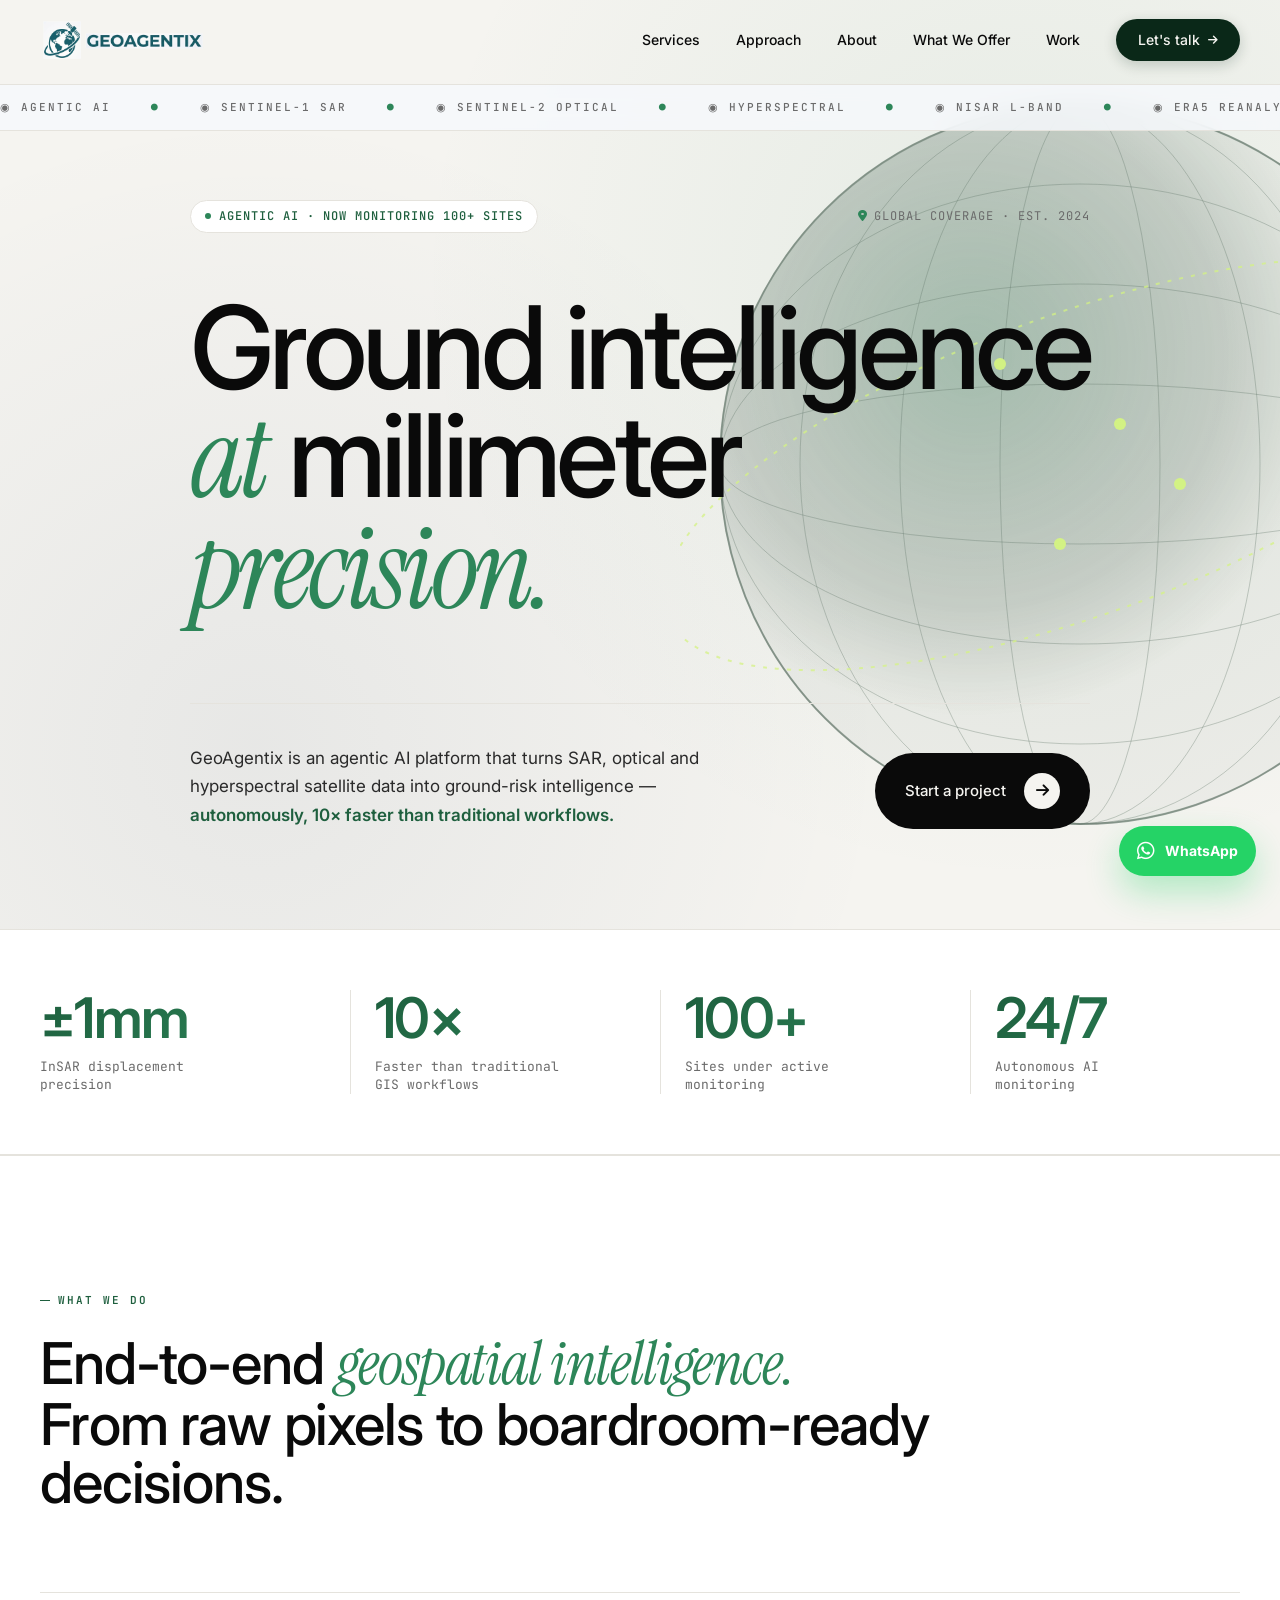
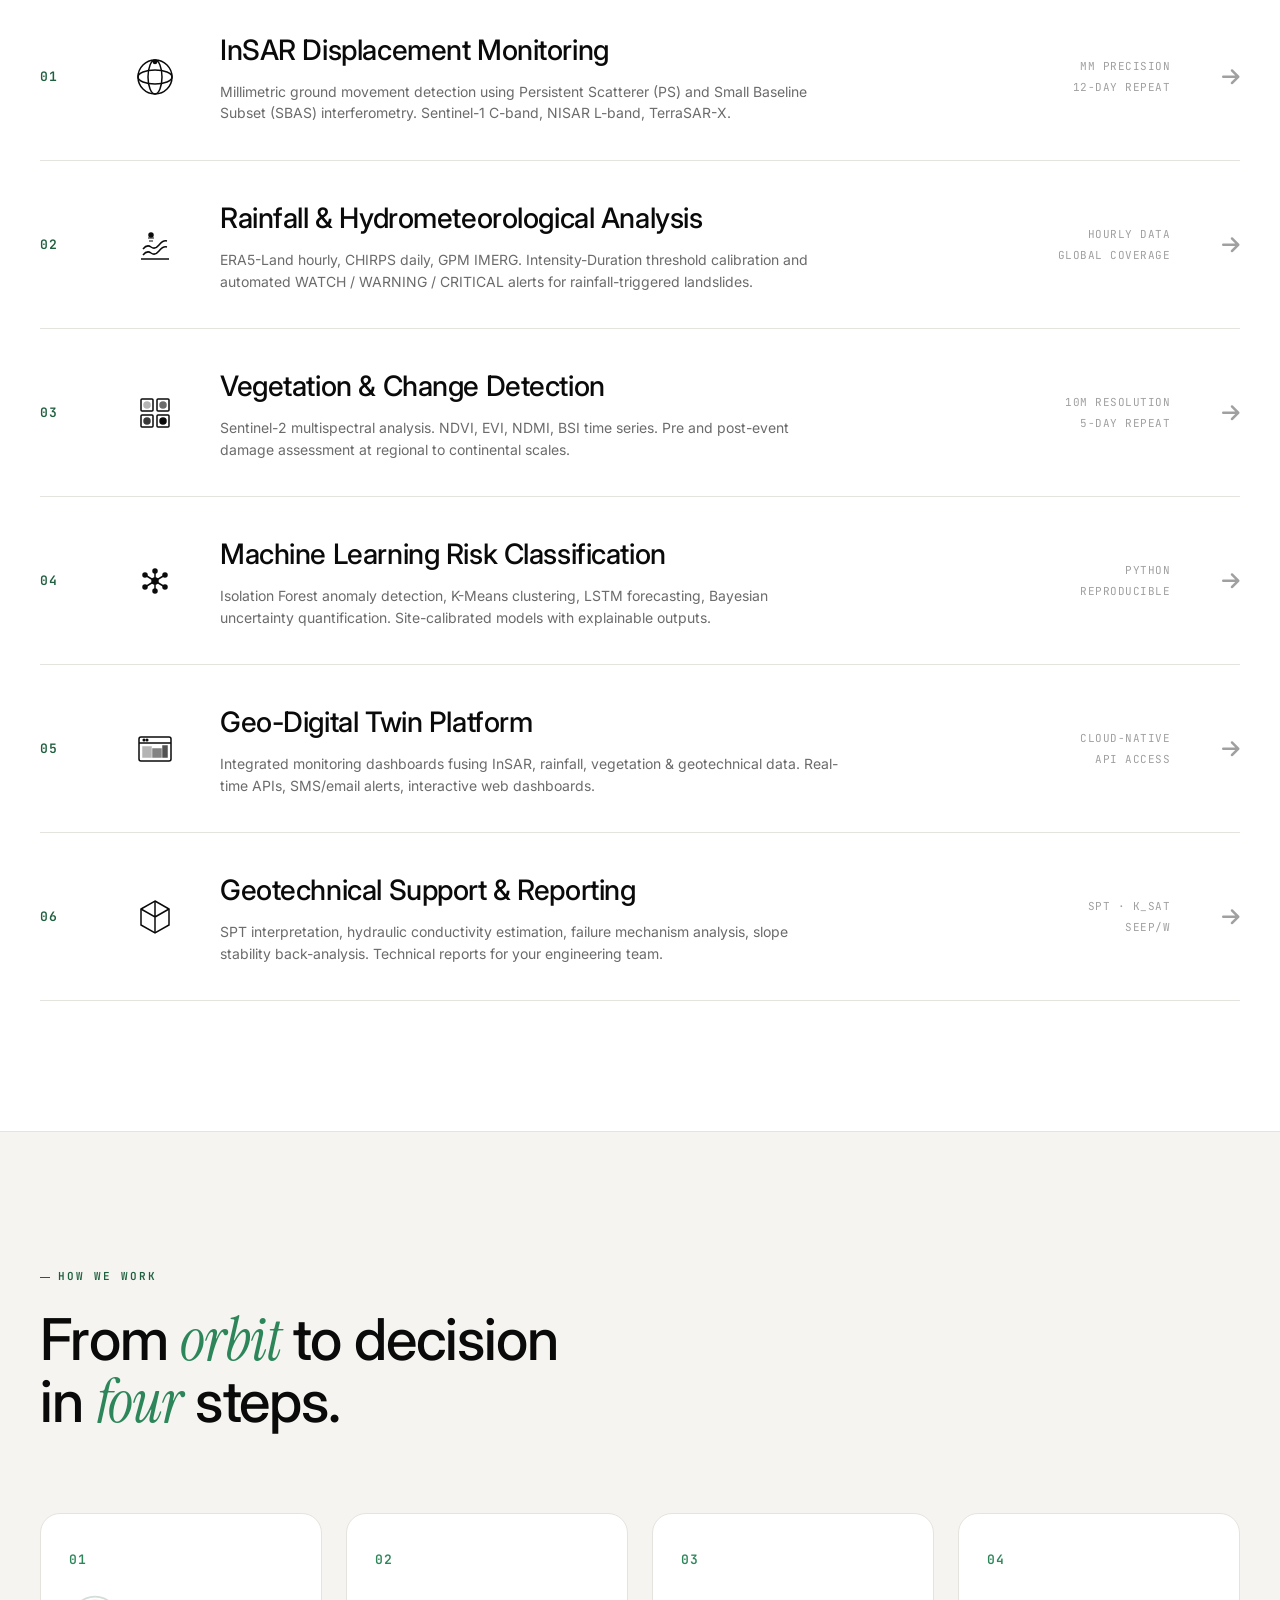
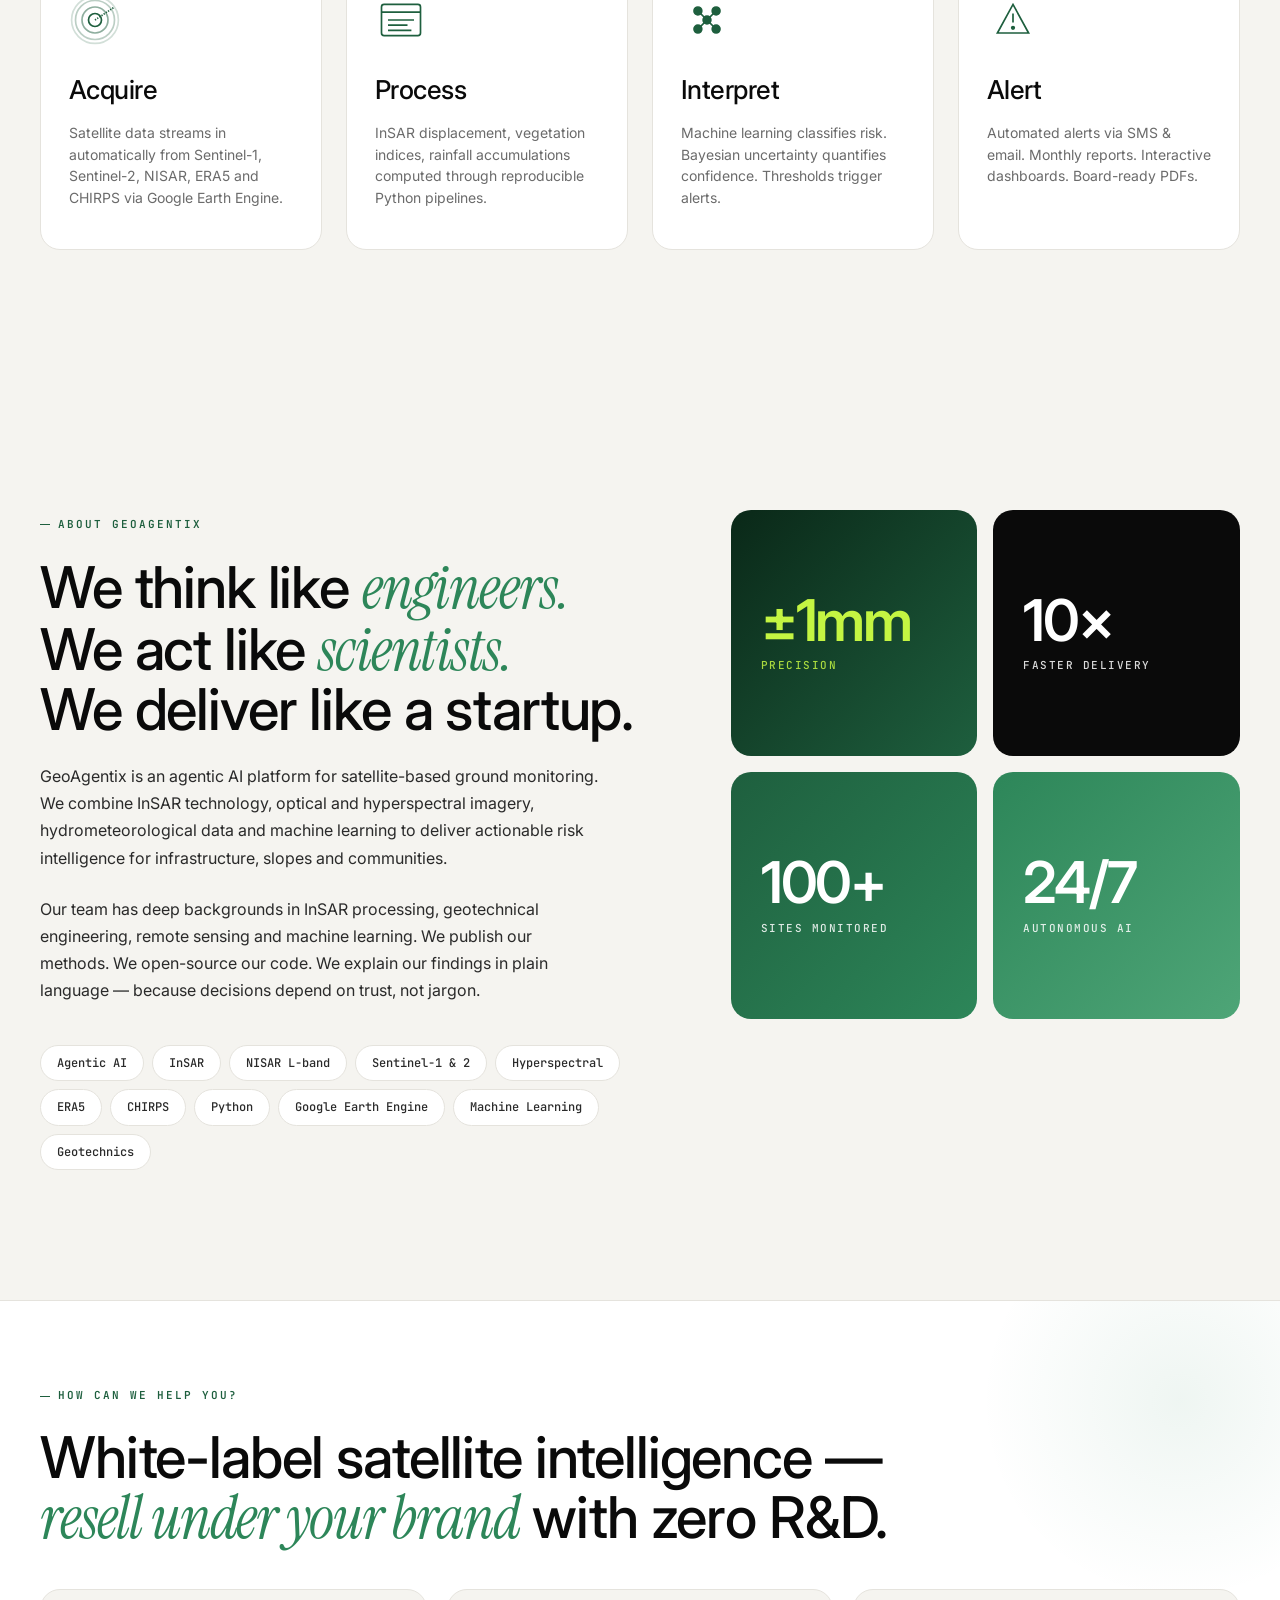
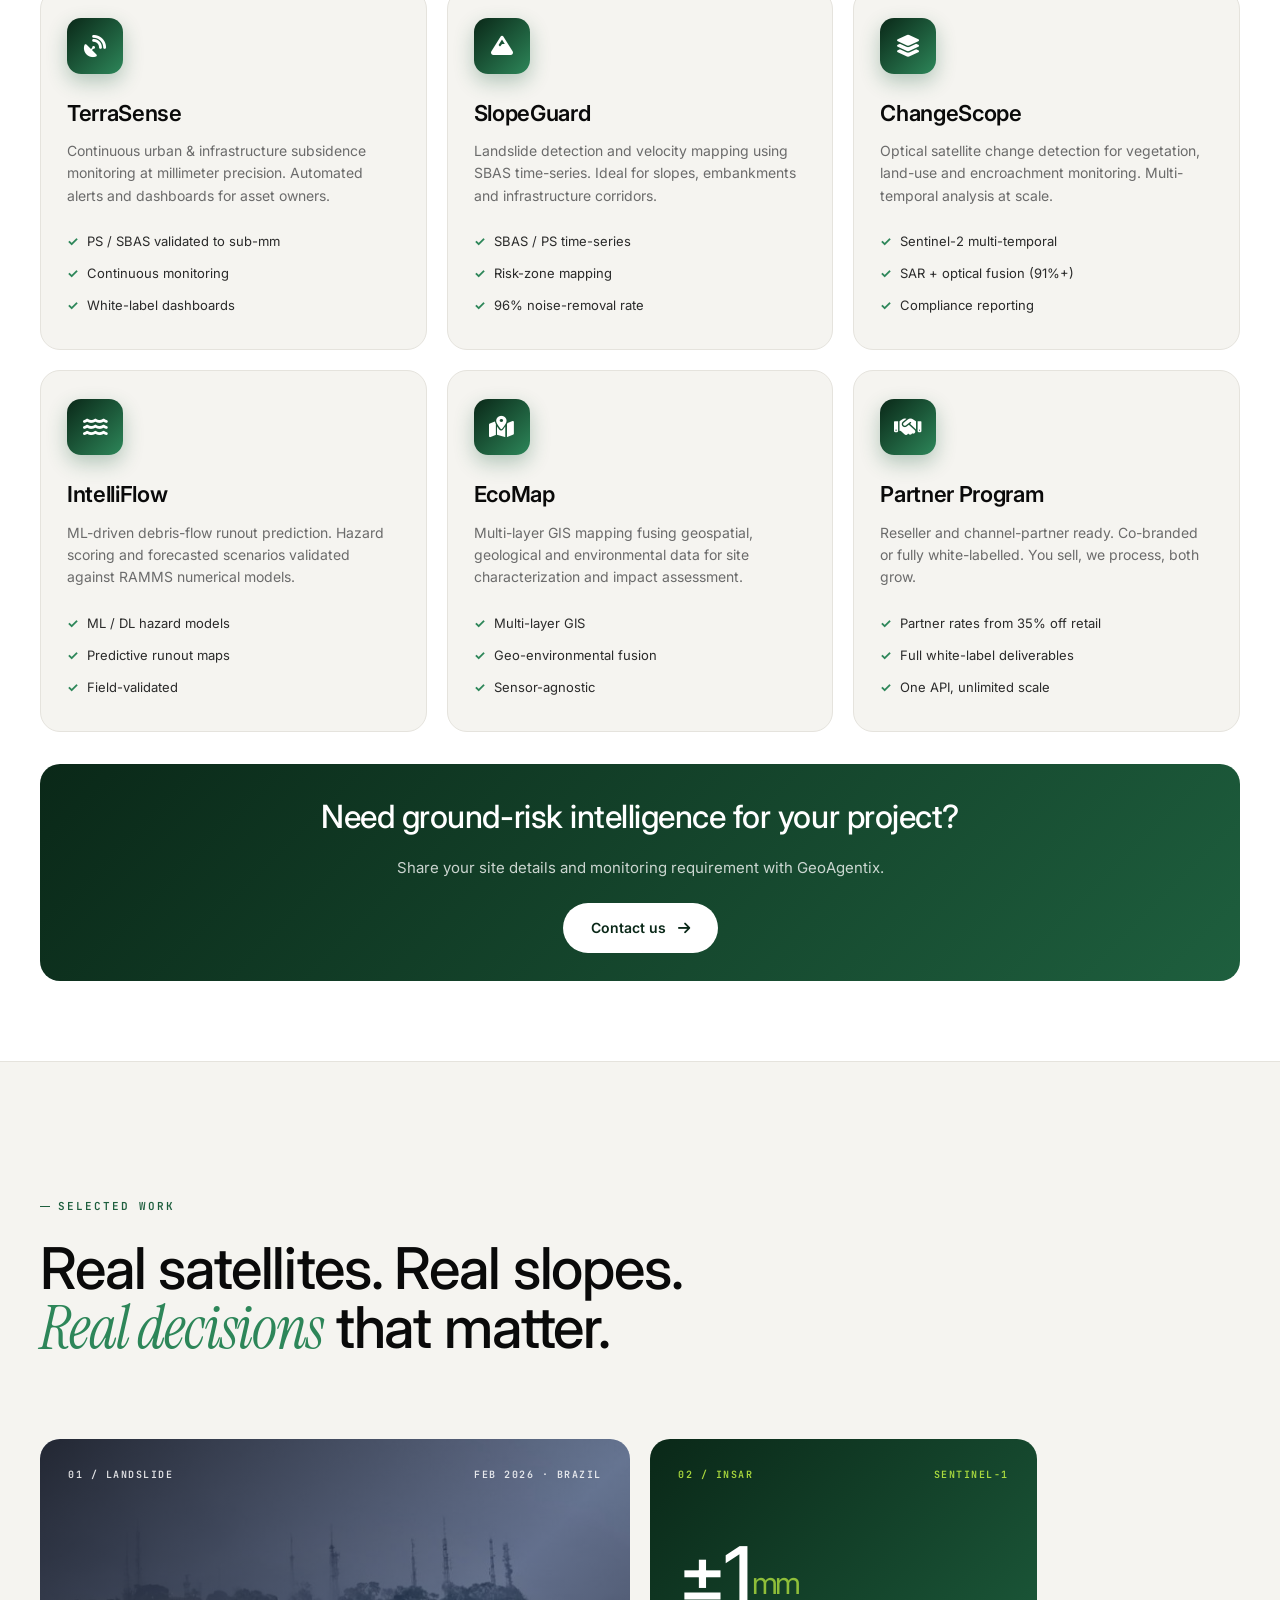
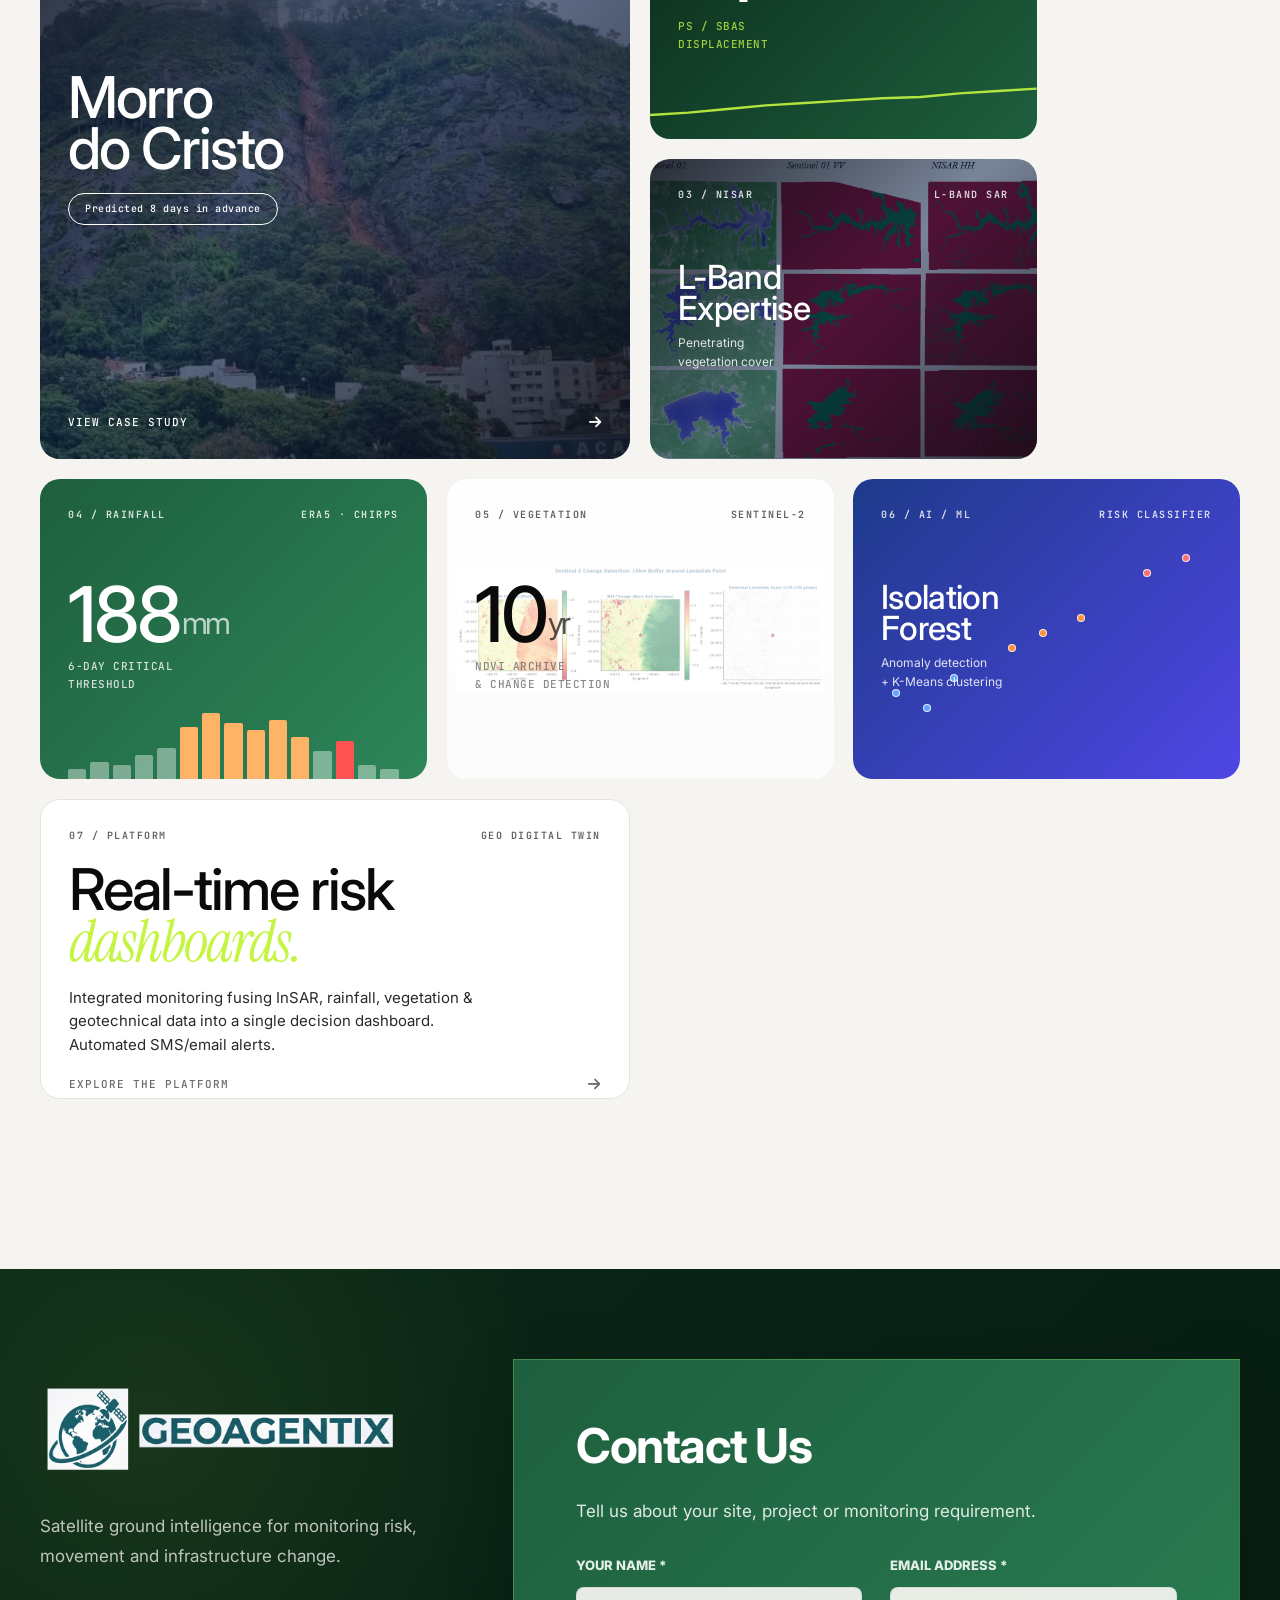
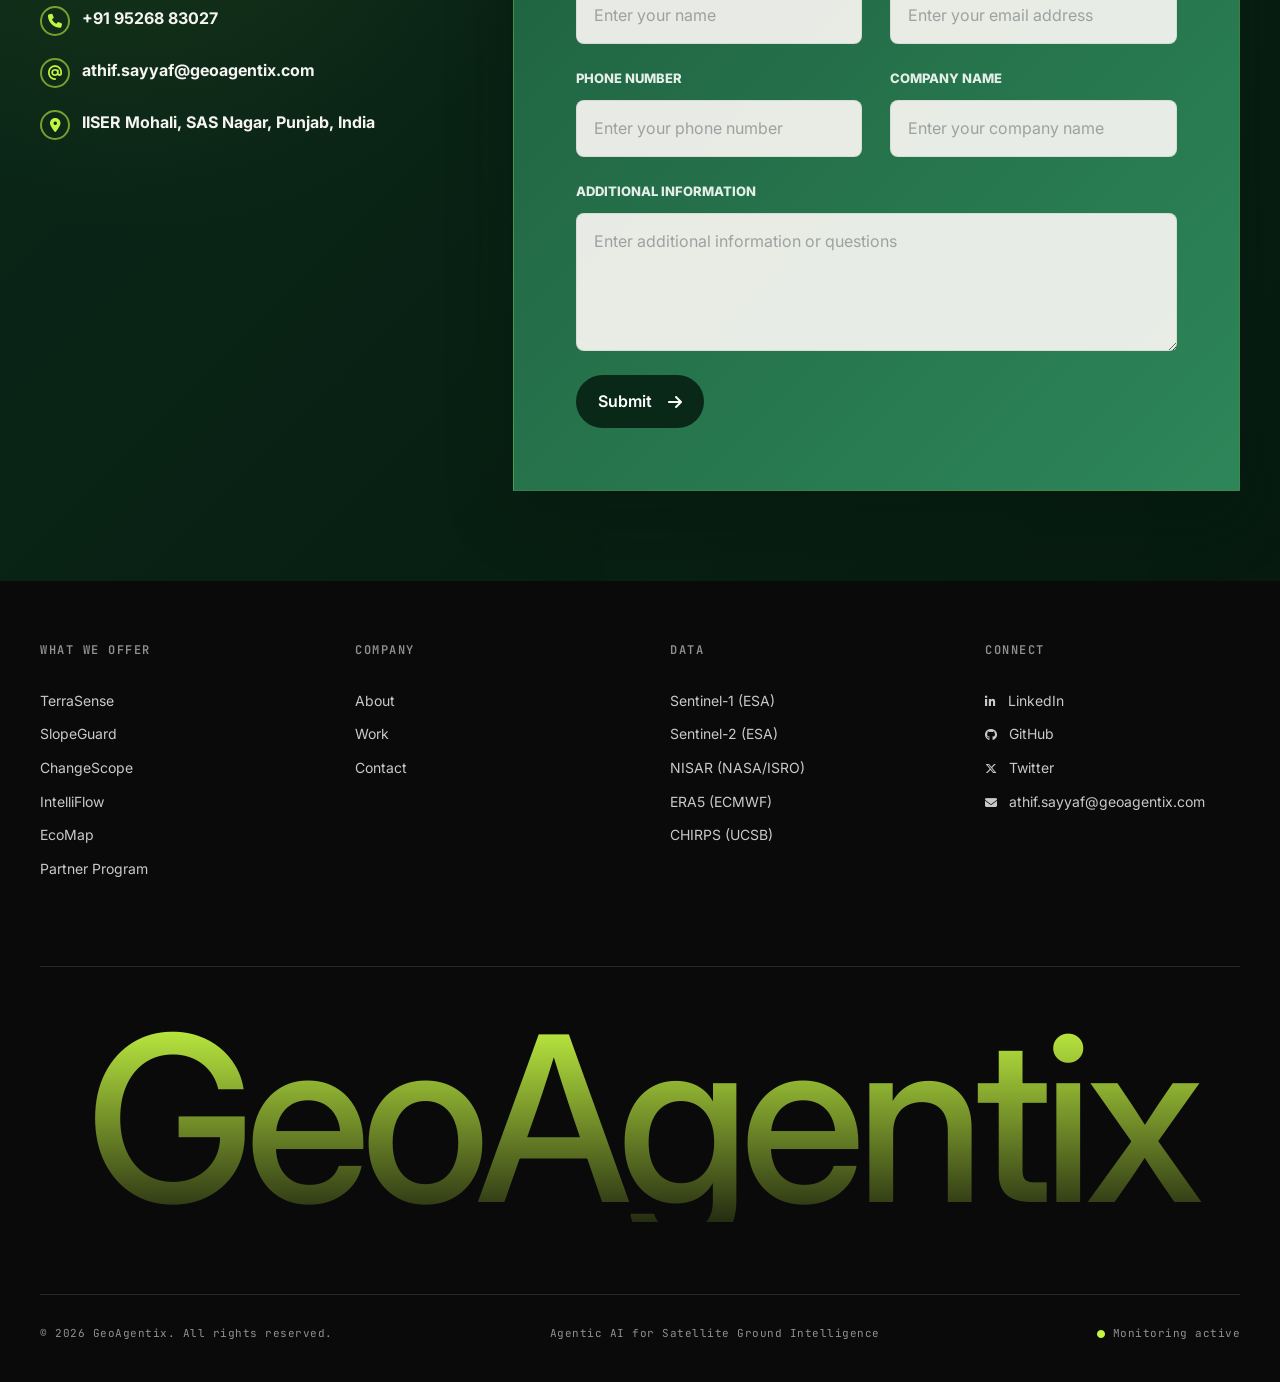
==== commit 186b2f8d: "Restore non-deck website sections" ====
--- a/index.html
+++ b/index.html
@@ -161,6 +161,391 @@
 <!-- ============================================================ -->
 <!-- HOW CAN WE HELP YOU? / WHAT WE OFFER                         -->
 <!-- ============================================================ -->
+<!-- SERVICES                                                      -->
+<!-- ============================================================ -->
+<section class="services" id="services">
+    <div class="container">
+        <div class="section-header">
+            <span class="eyebrow">What We Do</span>
+            <h2 class="section-title">
+                End-to-end <em class="serif">geospatial intelligence.</em><br>
+                From raw pixels to boardroom-ready decisions.
+            </h2>
+        </div>
+
+        <div class="service-list">
+            <div class="service-row">
+                <div class="service-num">01</div>
+                <div class="service-icon">
+                    <svg viewBox="0 0 40 40" fill="none" stroke="currentColor" stroke-width="1.5">
+                        <circle cx="20" cy="20" r="17"/>
+                        <ellipse cx="20" cy="20" rx="17" ry="7"/>
+                        <ellipse cx="20" cy="20" rx="7" ry="17"/>
+                        <circle cx="20" cy="5" r="1.5" fill="currentColor"/>
+                    </svg>
+                </div>
+                <div class="service-content">
+                    <h3>InSAR Displacement Monitoring</h3>
+                    <p>Millimetric ground movement detection using Persistent Scatterer (PS) and Small Baseline Subset (SBAS) interferometry. Sentinel-1 C-band, NISAR L-band, TerraSAR-X.</p>
+                </div>
+                <div class="service-meta">
+                    <span>mm precision</span>
+                    <span>12-day repeat</span>
+                </div>
+                <div class="service-arrow"><i class="fas fa-arrow-right"></i></div>
+            </div>
+
+            <div class="service-row">
+                <div class="service-num">02</div>
+                <div class="service-icon">
+                    <svg viewBox="0 0 40 40" fill="none" stroke="currentColor" stroke-width="1.5">
+                        <path d="M8 30 Q12 25, 16 28 T24 26 T32 22"/>
+                        <path d="M8 24 Q12 19, 16 22 T24 20 T32 16"/>
+                        <path d="M6 34 L34 34"/>
+                        <circle cx="16" cy="10" r="2" fill="currentColor"/>
+                        <path d="M13 13 L19 13 M14 16 L18 16" stroke-width="1"/>
+                    </svg>
+                </div>
+                <div class="service-content">
+                    <h3>Rainfall &amp; Hydrometeorological Analysis</h3>
+                    <p>ERA5-Land hourly, CHIRPS daily, GPM IMERG. Intensity-Duration threshold calibration and automated WATCH / WARNING / CRITICAL alerts for rainfall-triggered landslides.</p>
+                </div>
+                <div class="service-meta">
+                    <span>hourly data</span>
+                    <span>global coverage</span>
+                </div>
+                <div class="service-arrow"><i class="fas fa-arrow-right"></i></div>
+            </div>
+
+            <div class="service-row">
+                <div class="service-num">03</div>
+                <div class="service-icon">
+                    <svg viewBox="0 0 40 40" fill="none" stroke="currentColor" stroke-width="1.5">
+                        <rect x="6" y="6" width="12" height="12" rx="1"/>
+                        <rect x="22" y="6" width="12" height="12" rx="1"/>
+                        <rect x="6" y="22" width="12" height="12" rx="1"/>
+                        <rect x="22" y="22" width="12" height="12" rx="1"/>
+                        <circle cx="12" cy="12" r="3" fill="currentColor" opacity="0.3"/>
+                        <circle cx="28" cy="12" r="3" fill="currentColor" opacity="0.6"/>
+                        <circle cx="12" cy="28" r="3" fill="currentColor" opacity="0.8"/>
+                        <circle cx="28" cy="28" r="3" fill="currentColor"/>
+                    </svg>
+                </div>
+                <div class="service-content">
+                    <h3>Vegetation &amp; Change Detection</h3>
+                    <p>Sentinel-2 multispectral analysis. NDVI, EVI, NDMI, BSI time series. Pre and post-event damage assessment at regional to continental scales.</p>
+                </div>
+                <div class="service-meta">
+                    <span>10m resolution</span>
+                    <span>5-day repeat</span>
+                </div>
+                <div class="service-arrow"><i class="fas fa-arrow-right"></i></div>
+            </div>
+
+            <div class="service-row">
+                <div class="service-num">04</div>
+                <div class="service-icon">
+                    <svg viewBox="0 0 40 40" fill="none" stroke="currentColor" stroke-width="1.5">
+                        <circle cx="10" cy="14" r="2" fill="currentColor"/>
+                        <circle cx="20" cy="10" r="2" fill="currentColor"/>
+                        <circle cx="30" cy="14" r="2" fill="currentColor"/>
+                        <circle cx="10" cy="26" r="2" fill="currentColor"/>
+                        <circle cx="20" cy="30" r="2" fill="currentColor"/>
+                        <circle cx="30" cy="26" r="2" fill="currentColor"/>
+                        <circle cx="20" cy="20" r="3" fill="currentColor"/>
+                        <line x1="10" y1="14" x2="20" y2="20"/>
+                        <line x1="20" y1="10" x2="20" y2="20"/>
+                        <line x1="30" y1="14" x2="20" y2="20"/>
+                        <line x1="10" y1="26" x2="20" y2="20"/>
+                        <line x1="20" y1="30" x2="20" y2="20"/>
+                        <line x1="30" y1="26" x2="20" y2="20"/>
+                    </svg>
+                </div>
+                <div class="service-content">
+                    <h3>Machine Learning Risk Classification</h3>
+                    <p>Isolation Forest anomaly detection, K-Means clustering, LSTM forecasting, Bayesian uncertainty quantification. Site-calibrated models with explainable outputs.</p>
+                </div>
+                <div class="service-meta">
+                    <span>Python</span>
+                    <span>reproducible</span>
+                </div>
+                <div class="service-arrow"><i class="fas fa-arrow-right"></i></div>
+            </div>
+
+            <div class="service-row">
+                <div class="service-num">05</div>
+                <div class="service-icon">
+                    <svg viewBox="0 0 40 40" fill="none" stroke="currentColor" stroke-width="1.5">
+                        <rect x="4" y="8" width="32" height="24" rx="2"/>
+                        <line x1="4" y1="14" x2="36" y2="14"/>
+                        <circle cx="9" cy="11" r="0.8" fill="currentColor"/>
+                        <circle cx="12" cy="11" r="0.8" fill="currentColor"/>
+                        <rect x="8" y="18" width="8" height="10" fill="currentColor" opacity="0.3"/>
+                        <rect x="18" y="20" width="8" height="8" fill="currentColor" opacity="0.5"/>
+                        <rect x="28" y="17" width="4" height="11" fill="currentColor" opacity="0.7"/>
+                    </svg>
+                </div>
+                <div class="service-content">
+                    <h3>Geo-Digital Twin Platform</h3>
+                    <p>Integrated monitoring dashboards fusing InSAR, rainfall, vegetation &amp; geotechnical data. Real-time APIs, SMS/email alerts, interactive web dashboards.</p>
+                </div>
+                <div class="service-meta">
+                    <span>cloud-native</span>
+                    <span>API access</span>
+                </div>
+                <div class="service-arrow"><i class="fas fa-arrow-right"></i></div>
+            </div>
+
+            <div class="service-row">
+                <div class="service-num">06</div>
+                <div class="service-icon">
+                    <svg viewBox="0 0 40 40" fill="none" stroke="currentColor" stroke-width="1.5">
+                        <path d="M20 4 L34 12 L34 28 L20 36 L6 28 L6 12 Z"/>
+                        <path d="M20 4 L20 20 L6 12 M20 20 L34 12 M20 20 L20 36"/>
+                    </svg>
+                </div>
+                <div class="service-content">
+                    <h3>Geotechnical Support &amp; Reporting</h3>
+                    <p>SPT interpretation, hydraulic conductivity estimation, failure mechanism analysis, slope stability back-analysis. Technical reports for your engineering team.</p>
+                </div>
+                <div class="service-meta">
+                    <span>SPT · K_sat</span>
+                    <span>SEEP/W</span>
+                </div>
+                <div class="service-arrow"><i class="fas fa-arrow-right"></i></div>
+            </div>
+        </div>
+    </div>
+</section>
+<!-- ============================================================ -->
+<!-- HOW CAN WE HELP YOU? / WHAT WE OFFER                         -->
+<!-- ============================================================ -->
+<!-- ============================================================ -->
+<!-- APPROACH / PROCESS                                            -->
+<!-- ============================================================ -->
+<section class="approach" id="approach">
+    <div class="container">
+        <div class="section-header">
+            <span class="eyebrow">How We Work</span>
+            <h2 class="section-title">
+                From <em class="serif">orbit</em> to decision<br>
+                in <em class="serif">four</em> steps.
+            </h2>
+        </div>
+
+        <div class="approach-grid">
+            <div class="approach-card">
+                <div class="approach-num">01</div>
+                <div class="approach-icon">
+                    <svg viewBox="0 0 40 40" fill="none" stroke="currentColor" stroke-width="1.3">
+                        <circle cx="20" cy="20" r="5"/>
+                        <circle cx="20" cy="20" r="10" opacity="0.5"/>
+                        <circle cx="20" cy="20" r="15" opacity="0.3"/>
+                        <circle cx="20" cy="20" r="18" opacity="0.2"/>
+                        <line x1="20" y1="20" x2="35" y2="10" stroke-dasharray="1 1"/>
+                    </svg>
+                </div>
+                <h3>Acquire</h3>
+                <p>Satellite data streams in automatically from Sentinel-1, Sentinel-2, NISAR, ERA5 and CHIRPS via Google Earth Engine.</p>
+                <div class="approach-line"></div>
+            </div>
+
+            <div class="approach-card">
+                <div class="approach-num">02</div>
+                <div class="approach-icon">
+                    <svg viewBox="0 0 40 40" fill="none" stroke="currentColor" stroke-width="1.3">
+                        <rect x="5" y="8" width="30" height="24" rx="2"/>
+                        <line x1="5" y1="14" x2="35" y2="14"/>
+                        <line x1="10" y1="20" x2="30" y2="20"/>
+                        <line x1="10" y1="24" x2="25" y2="24"/>
+                        <line x1="10" y1="28" x2="28" y2="28"/>
+                    </svg>
+                </div>
+                <h3>Process</h3>
+                <p>InSAR displacement, vegetation indices, rainfall accumulations computed through reproducible Python pipelines.</p>
+                <div class="approach-line"></div>
+            </div>
+
+            <div class="approach-card">
+                <div class="approach-num">03</div>
+                <div class="approach-icon">
+                    <svg viewBox="0 0 40 40" fill="none" stroke="currentColor" stroke-width="1.3">
+                        <circle cx="13" cy="13" r="3" fill="currentColor"/>
+                        <circle cx="27" cy="13" r="3" fill="currentColor"/>
+                        <circle cx="13" cy="27" r="3" fill="currentColor"/>
+                        <circle cx="27" cy="27" r="3" fill="currentColor"/>
+                        <circle cx="20" cy="20" r="3" fill="currentColor"/>
+                        <line x1="13" y1="13" x2="20" y2="20"/>
+                        <line x1="27" y1="13" x2="20" y2="20"/>
+                        <line x1="13" y1="27" x2="20" y2="20"/>
+                        <line x1="27" y1="27" x2="20" y2="20"/>
+                    </svg>
+                </div>
+                <h3>Interpret</h3>
+                <p>Machine learning classifies risk. Bayesian uncertainty quantifies confidence. Thresholds trigger alerts.</p>
+                <div class="approach-line"></div>
+            </div>
+
+            <div class="approach-card">
+                <div class="approach-num">04</div>
+                <div class="approach-icon">
+                    <svg viewBox="0 0 40 40" fill="none" stroke="currentColor" stroke-width="1.3">
+                        <path d="M8 30 L20 8 L32 30 Z"/>
+                        <line x1="20" y1="15" x2="20" y2="22"/>
+                        <circle cx="20" cy="26" r="1" fill="currentColor"/>
+                    </svg>
+                </div>
+                <h3>Alert</h3>
+                <p>Automated alerts via SMS &amp; email. Monthly reports. Interactive dashboards. Board-ready PDFs.</p>
+                <div class="approach-line"></div>
+            </div>
+        </div>
+    </div>
+</section>
+<!-- ============================================================ -->
+<!-- DATA SOURCES BAND                                             -->
+<!-- ============================================================ -->
+<!-- ============================================================ -->
+<!-- ABOUT                                                        -->
+<!-- ============================================================ -->
+<section class="about" id="about">
+    <div class="container">
+        <div class="about-grid">
+            <div class="about-text">
+                <span class="eyebrow">About GeoAgentix</span>
+                <h2 class="section-title">
+                    We think like <em class="serif">engineers.</em><br>
+                    We act like <em class="serif">scientists.</em><br>
+                    We deliver like a startup.
+                </h2>
+                <p class="about-para">
+                    GeoAgentix is an agentic AI platform for satellite-based ground monitoring. We combine InSAR technology, optical and hyperspectral imagery, hydrometeorological data and machine learning to deliver actionable risk intelligence for infrastructure, slopes and communities.
+                </p>
+                <p class="about-para">
+                    Our team has deep backgrounds in InSAR processing, geotechnical engineering, remote sensing and machine learning. We publish our methods. We open-source our code. We explain our findings in plain language &mdash; because decisions depend on trust, not jargon.
+                </p>
+                <div class="about-tags">
+                    <span>Agentic AI</span>
+                    <span>InSAR</span>
+                    <span>NISAR L-band</span>
+                    <span>Sentinel-1 &amp; 2</span>
+                    <span>Hyperspectral</span>
+                    <span>ERA5</span>
+                    <span>CHIRPS</span>
+                    <span>Python</span>
+                    <span>Google Earth Engine</span>
+                    <span>Machine Learning</span>
+                    <span>Geotechnics</span>
+                </div>
+            </div>
+            <div class="about-visual">
+                <div class="about-card about-card-1">
+                    <div class="about-card-num">&plusmn;1mm</div>
+                    <div class="about-card-label">Precision</div>
+                </div>
+                <div class="about-card about-card-2">
+                    <div class="about-card-num">10&times;</div>
+                    <div class="about-card-label">Faster delivery</div>
+                </div>
+                <div class="about-card about-card-3">
+                    <div class="about-card-num">100+</div>
+                    <div class="about-card-label">Sites monitored</div>
+                </div>
+                <div class="about-card about-card-4">
+                    <div class="about-card-num">24/7</div>
+                    <div class="about-card-label">Autonomous AI</div>
+                </div>
+            </div>
+        </div>
+
+    </div>
+</section>
+<!-- ============================================================ -->
+<!-- HOW CAN WE HELP YOU? / WHAT WE OFFER                         -->
+<!-- ============================================================ -->
+<section class="offer" id="offer">
+    <div class="container">
+        <div class="section-header">
+            <span class="eyebrow">How Can We Help You?</span>
+            <h2 class="section-title">
+                White-label satellite intelligence —<br>
+                <em class="serif">resell under your brand</em> with zero R&amp;D.
+            </h2>
+        </div>
+
+        <div class="offer-grid">
+            <div class="offer-card">
+                <div class="offer-icon"><i class="fas fa-satellite-dish"></i></div>
+                <h3>TerraSense</h3>
+                <p>Continuous urban &amp; infrastructure subsidence monitoring at millimeter precision. Automated alerts and dashboards for asset owners.</p>
+                <ul>
+                    <li>PS / SBAS validated to sub-mm</li>
+                    <li>Continuous monitoring</li>
+                    <li>White-label dashboards</li>
+                </ul>
+            </div>
+            <div class="offer-card">
+                <div class="offer-icon"><i class="fas fa-mountain"></i></div>
+                <h3>SlopeGuard</h3>
+                <p>Landslide detection and velocity mapping using SBAS time-series. Ideal for slopes, embankments and infrastructure corridors.</p>
+                <ul>
+                    <li>SBAS / PS time-series</li>
+                    <li>Risk-zone mapping</li>
+                    <li>96% noise-removal rate</li>
+                </ul>
+            </div>
+            <div class="offer-card">
+                <div class="offer-icon"><i class="fas fa-layer-group"></i></div>
+                <h3>ChangeScope</h3>
+                <p>Optical satellite change detection for vegetation, land-use and encroachment monitoring. Multi-temporal analysis at scale.</p>
+                <ul>
+                    <li>Sentinel-2 multi-temporal</li>
+                    <li>SAR + optical fusion (91%+)</li>
+                    <li>Compliance reporting</li>
+                </ul>
+            </div>
+            <div class="offer-card">
+                <div class="offer-icon"><i class="fas fa-water"></i></div>
+                <h3>IntelliFlow</h3>
+                <p>ML-driven debris-flow runout prediction. Hazard scoring and forecasted scenarios validated against RAMMS numerical models.</p>
+                <ul>
+                    <li>ML / DL hazard models</li>
+                    <li>Predictive runout maps</li>
+                    <li>Field-validated</li>
+                </ul>
+            </div>
+            <div class="offer-card">
+                <div class="offer-icon"><i class="fas fa-map-location-dot"></i></div>
+                <h3>EcoMap</h3>
+                <p>Multi-layer GIS mapping fusing geospatial, geological and environmental data for site characterization and impact assessment.</p>
+                <ul>
+                    <li>Multi-layer GIS</li>
+                    <li>Geo-environmental fusion</li>
+                    <li>Sensor-agnostic</li>
+                </ul>
+            </div>
+            <div class="offer-card">
+                <div class="offer-icon"><i class="fas fa-handshake"></i></div>
+                <h3>Partner Program</h3>
+                <p>Reseller and channel-partner ready. Co-branded or fully white-labelled. You sell, we process, both grow.</p>
+                <ul>
+                    <li>Partner rates from 35% off retail</li>
+                    <li>Full white-label deliverables</li>
+                    <li>One API, unlimited scale</li>
+                </ul>
+            </div>
+        </div>
+
+        <div class="offer-cta-wrap">
+            <h3>Need ground-risk intelligence for your project?</h3>
+            <p>Share your site details and monitoring requirement with GeoAgentix.</p>
+            <a href="#contact">Contact us <i class="fas fa-arrow-right"></i></a>
+        </div>
+    </div>
+</section>
+<!-- ============================================================ -->
+<!-- CTA                                                           -->
+<!-- ============================================================ -->
 <!-- ============================================================ -->
 <!-- WORK / PORTFOLIO GRID                                         -->
 <!-- ============================================================ -->
--- a/assets/css/style.css
+++ b/assets/css/style.css
@@ -1187,7 +1187,9 @@
 /* CTA                                                           */
 /* ============================================================ */
 .cta {
-    background: var(--ink);
+    background:
+        radial-gradient(circle at 12% 18%, rgba(196, 245, 66, 0.08), transparent 30%),
+        linear-gradient(135deg, var(--accent-navy) 0%, #061a10 100%);
     color: var(--bg);
     margin-top: 40px;
     position: relative;
@@ -1209,7 +1211,7 @@
 }
 .contact-info p {
     max-width: 460px;
-    color: rgba(255, 255, 255, 0.72);
+    color: rgba(245, 244, 240, 0.76);
     font-size: 17px;
     line-height: 1.8;
     margin-bottom: 34px;
@@ -1224,7 +1226,7 @@
     grid-template-columns: 30px 1fr;
     gap: 12px;
     align-items: start;
-    color: #ffffff;
+    color: var(--bg);
     font-size: 16px;
     font-weight: 700;
     line-height: 1.6;
@@ -1235,14 +1237,16 @@
     display: inline-flex;
     align-items: center;
     justify-content: center;
-    color: #ffffff;
-    border: 2px solid rgba(255, 255, 255, 0.85);
+    color: var(--accent-light);
+    border: 2px solid rgba(196, 245, 66, 0.58);
     border-radius: 50%;
     font-size: 14px;
 }
 .contact-panel {
-    background: #204e72;
+    background: linear-gradient(135deg, var(--accent-blue) 0%, var(--accent-bright) 100%);
     padding: clamp(32px, 5vw, 62px);
+    border: 1px solid rgba(196, 245, 66, 0.18);
+    box-shadow: 0 24px 60px rgba(4, 20, 12, 0.28);
 }
 .contact-panel h2 {
     color: #ffffff;
@@ -1252,7 +1256,7 @@
     margin-bottom: 28px;
 }
 .contact-panel p {
-    color: #ffffff;
+    color: rgba(255, 255, 255, 0.86);
     font-size: 17px;
     line-height: 1.6;
     margin-bottom: 30px;
@@ -1271,7 +1275,7 @@
     gap: 12px;
 }
 .contact-form label span {
-    color: rgba(255, 255, 255, 0.82);
+    color: rgba(255, 255, 255, 0.88);
     font-size: 13px;
     font-weight: 800;
     text-transform: uppercase;
@@ -1281,11 +1285,12 @@
     width: 100%;
     border: 0;
     border-radius: 8px;
-    background: #dfe6ec;
+    background: rgba(245, 244, 240, 0.94);
     color: var(--ink);
     font: inherit;
     padding: 16px 18px;
     outline: none;
+    box-shadow: inset 0 0 0 1px rgba(10, 40, 24, 0.08);
 }
 .contact-form textarea {
     min-height: 138px;
@@ -1303,16 +1308,17 @@
     border: 0;
     border-radius: 999px;
     padding: 14px 22px;
-    background: #202a31;
+    background: var(--accent-navy);
     color: #ffffff;
     font: inherit;
     font-weight: 600;
     cursor: pointer;
-    transition: transform 0.25s ease, background 0.25s ease;
+    transition: transform 0.25s ease, background 0.25s ease, box-shadow 0.25s ease;
 }
 .contact-form button:hover {
-    background: #12191e;
+    background: #061a10;
     transform: translateY(-2px);
+    box-shadow: 0 12px 26px rgba(10, 40, 24, 0.24);
 }
 
 /* ============================================================ */
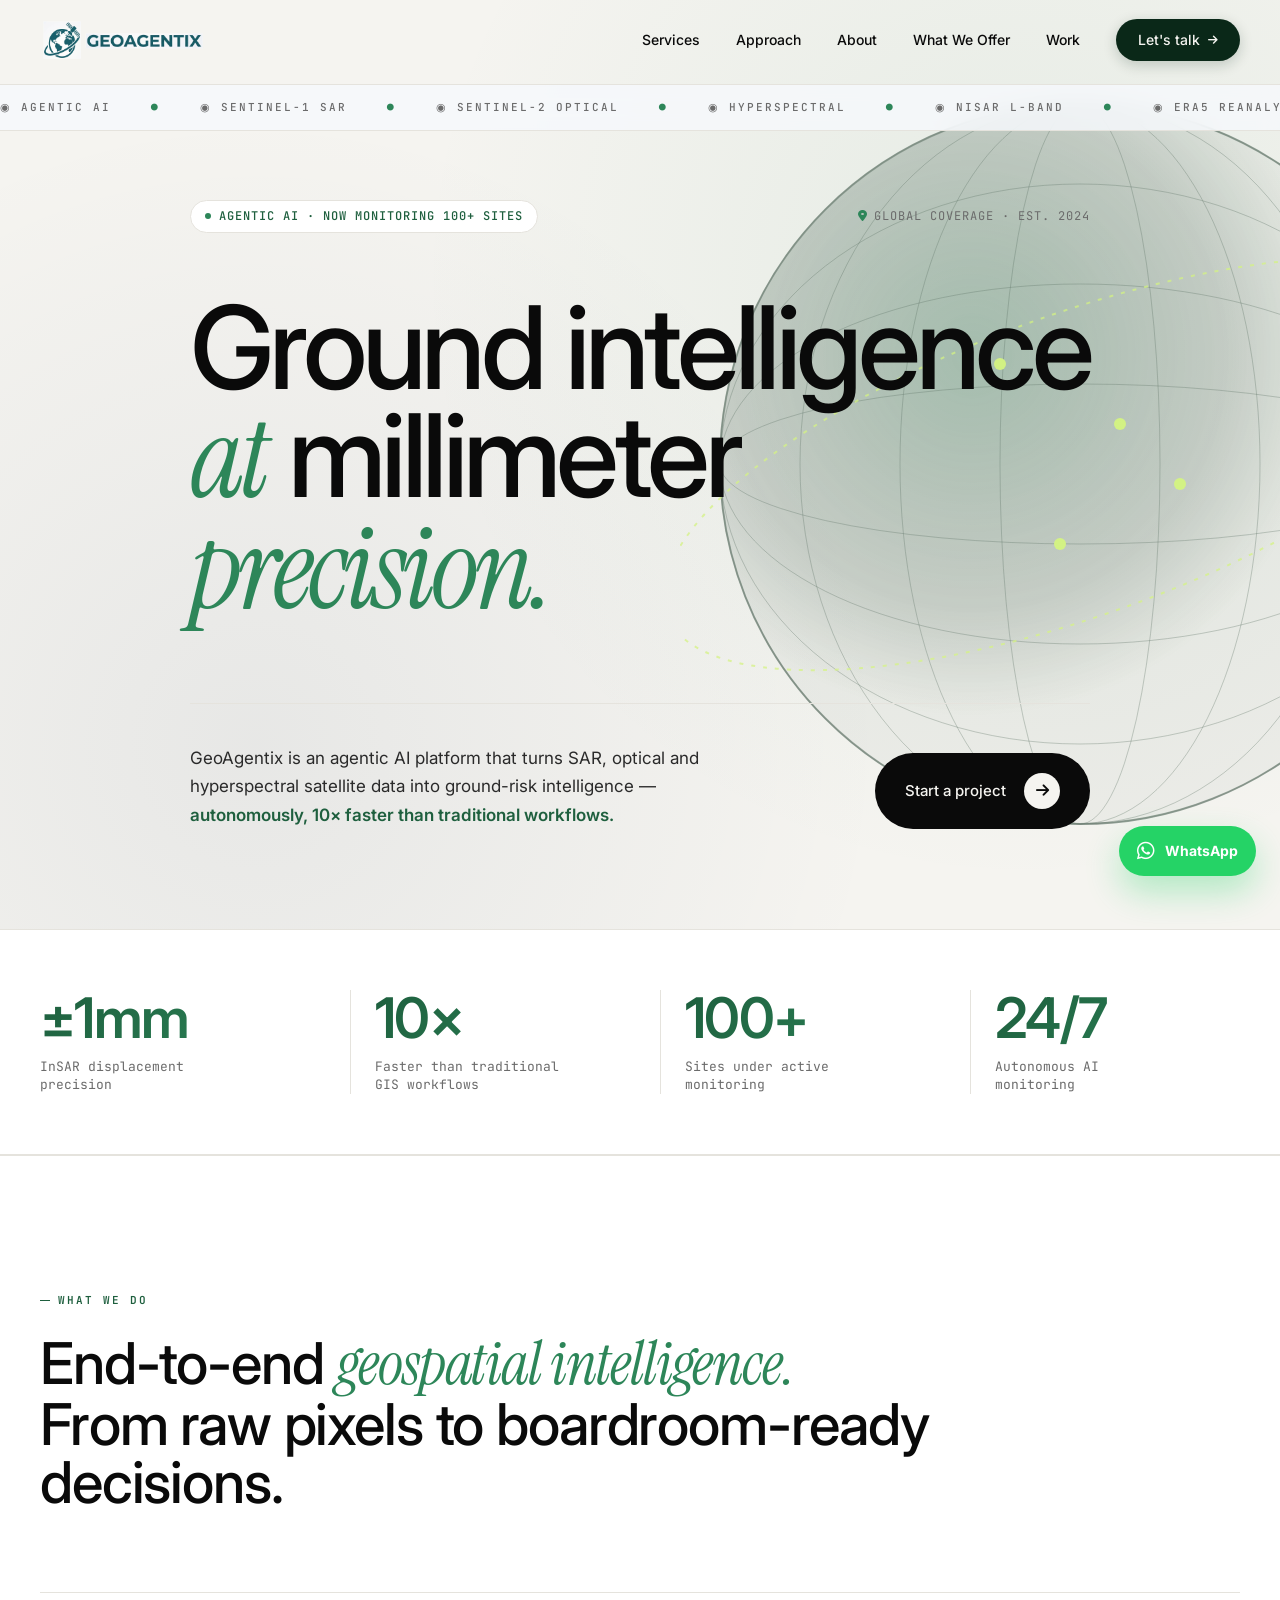
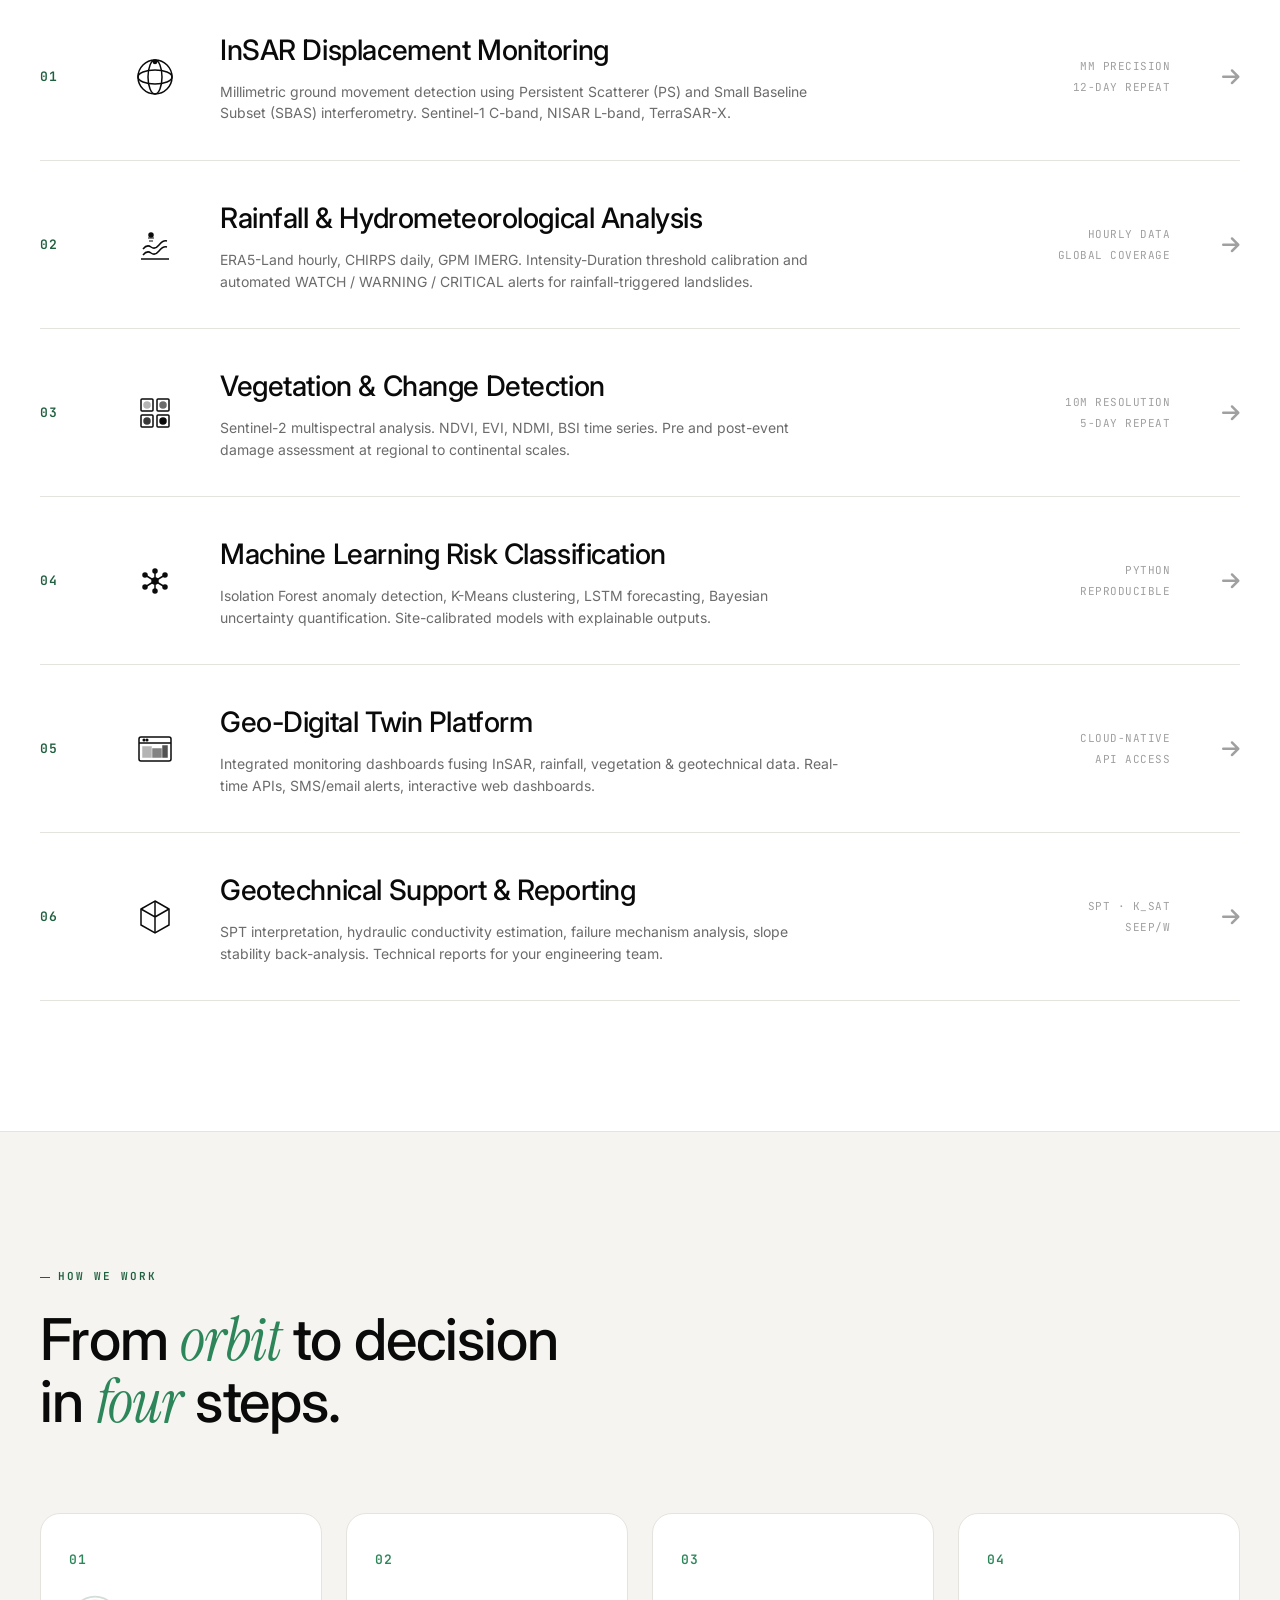
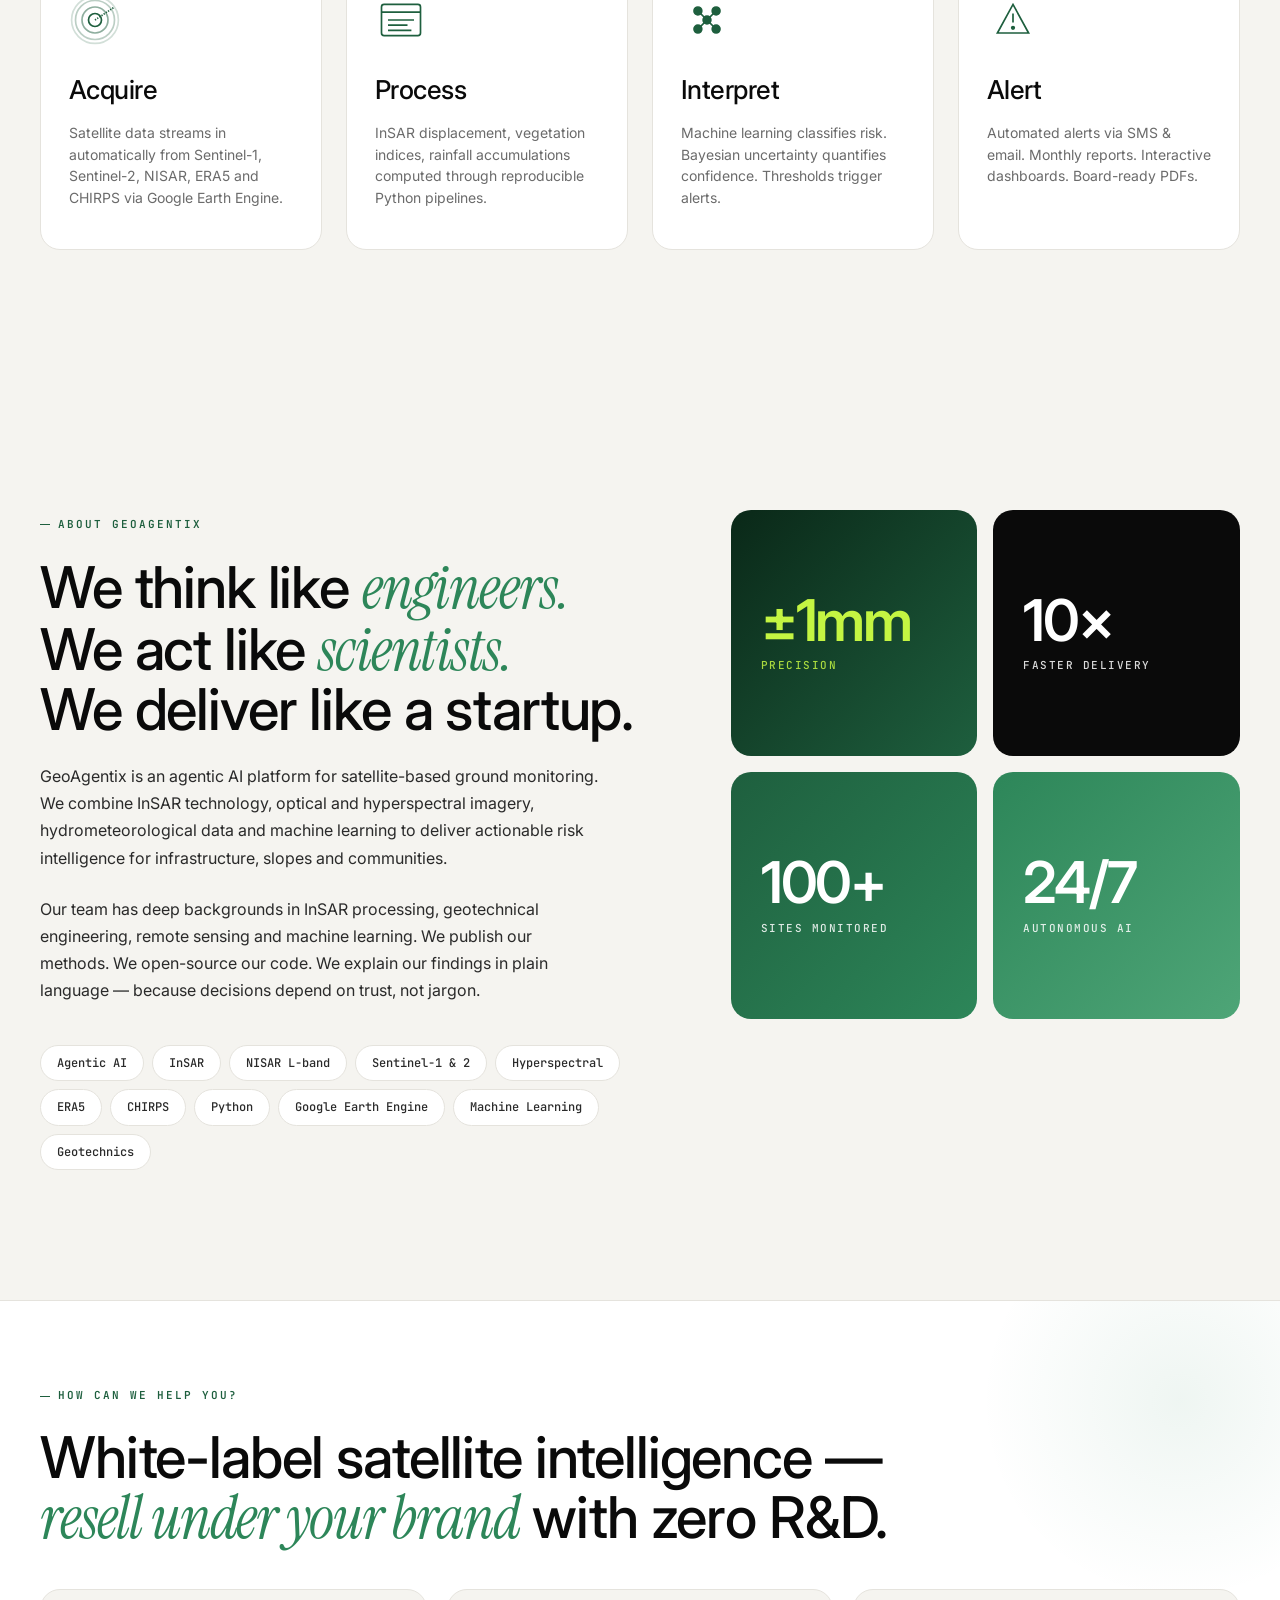
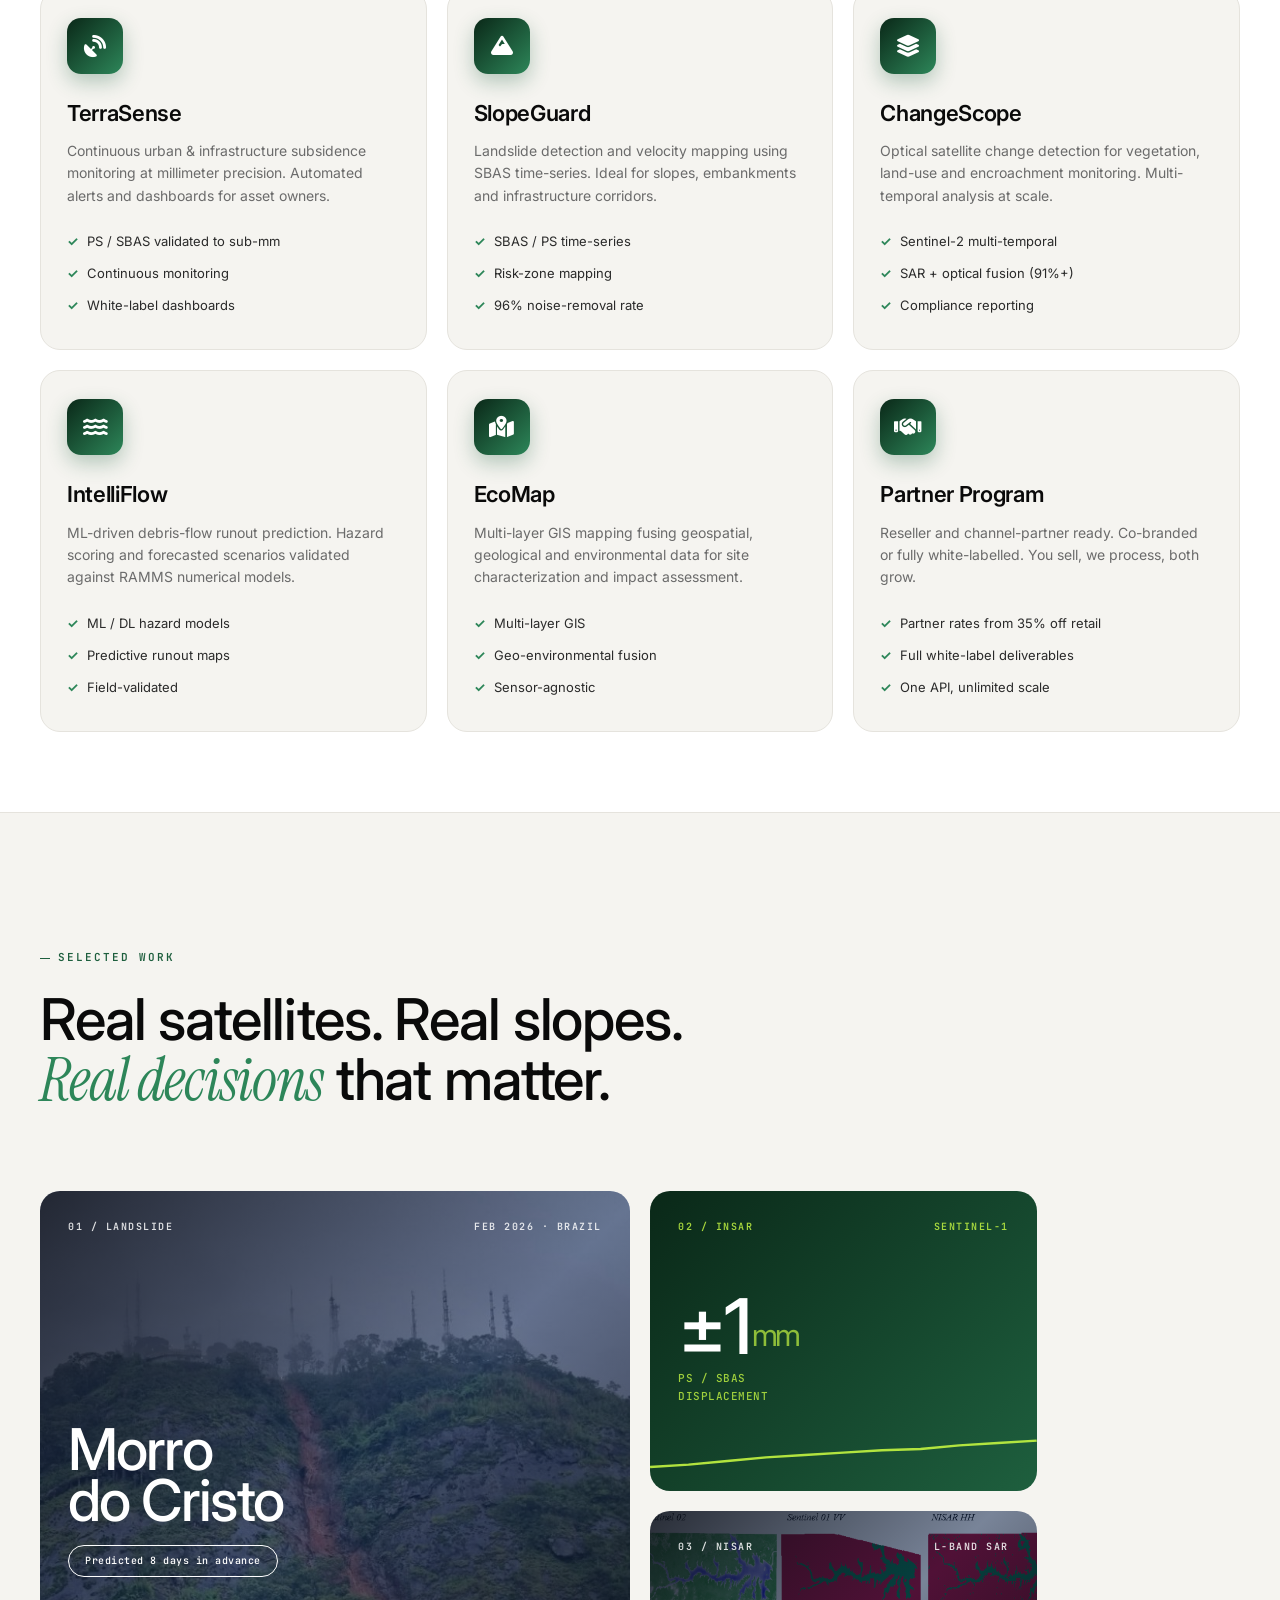
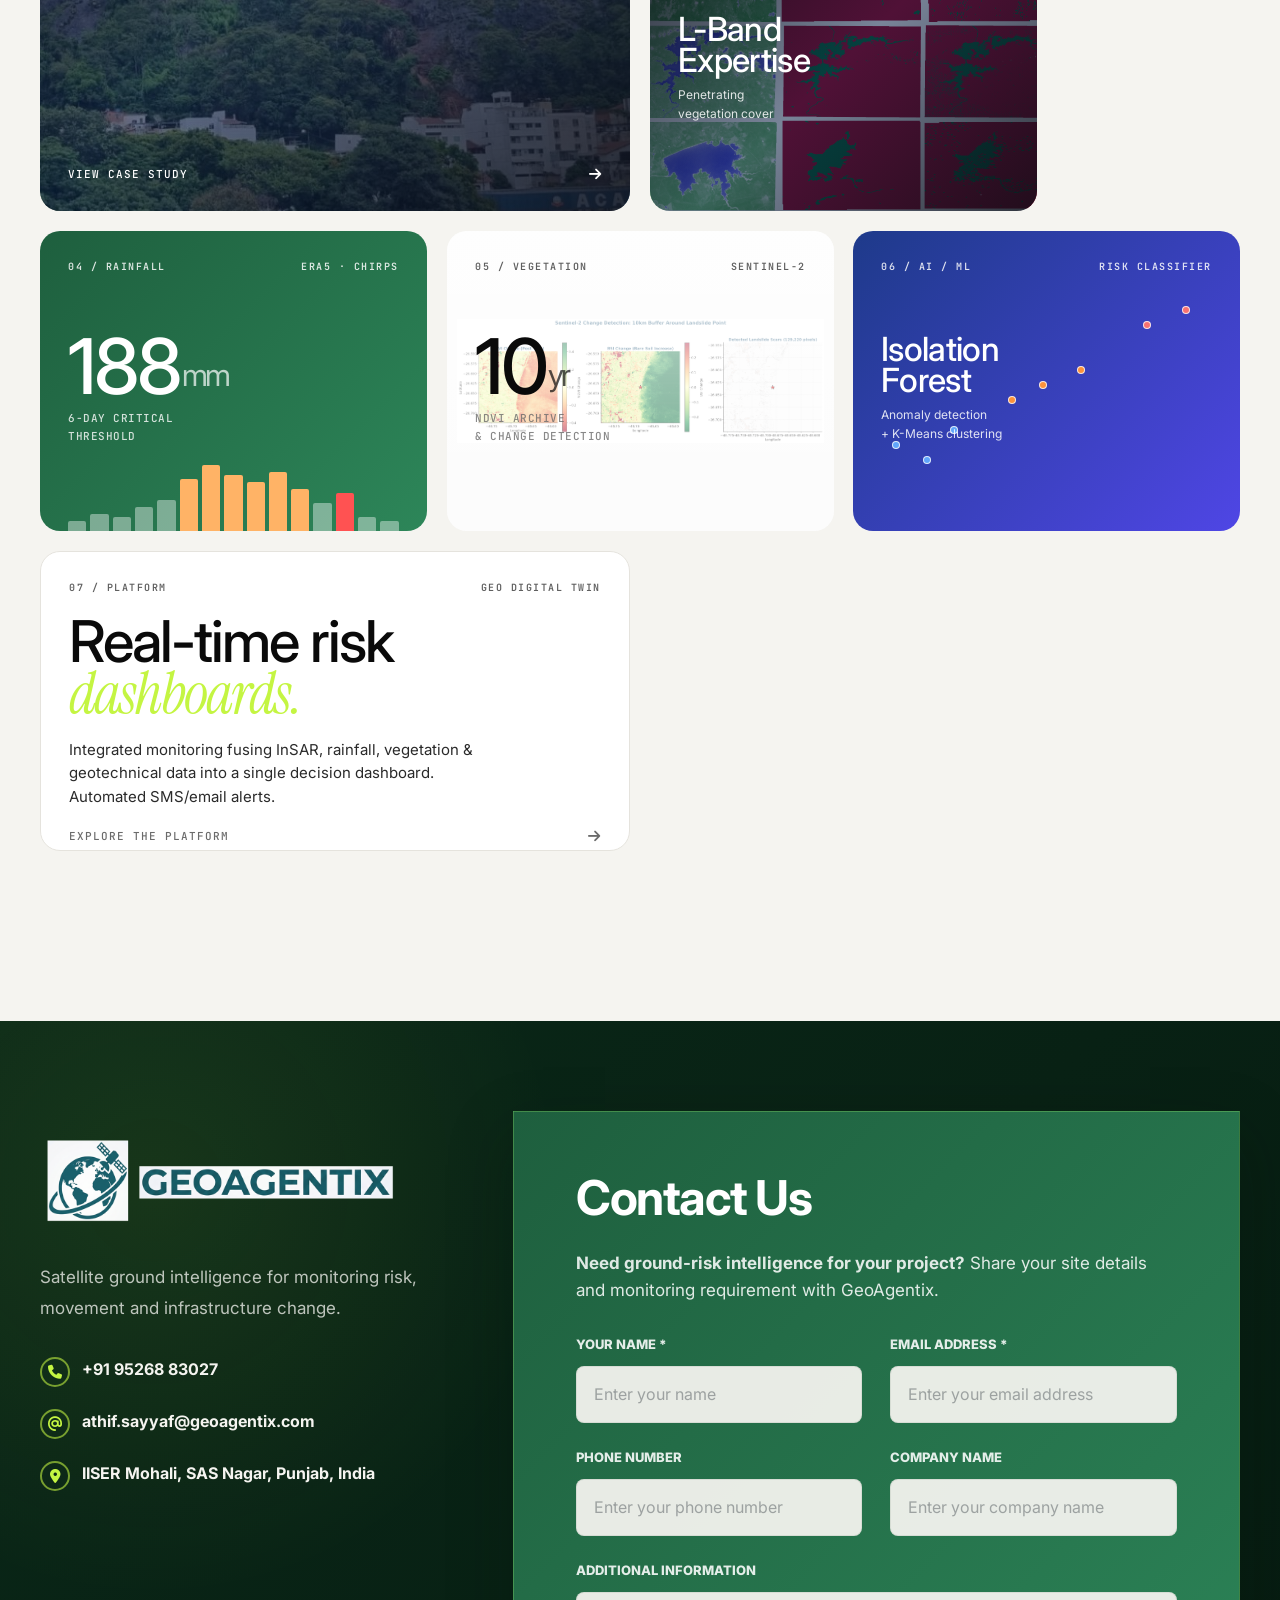
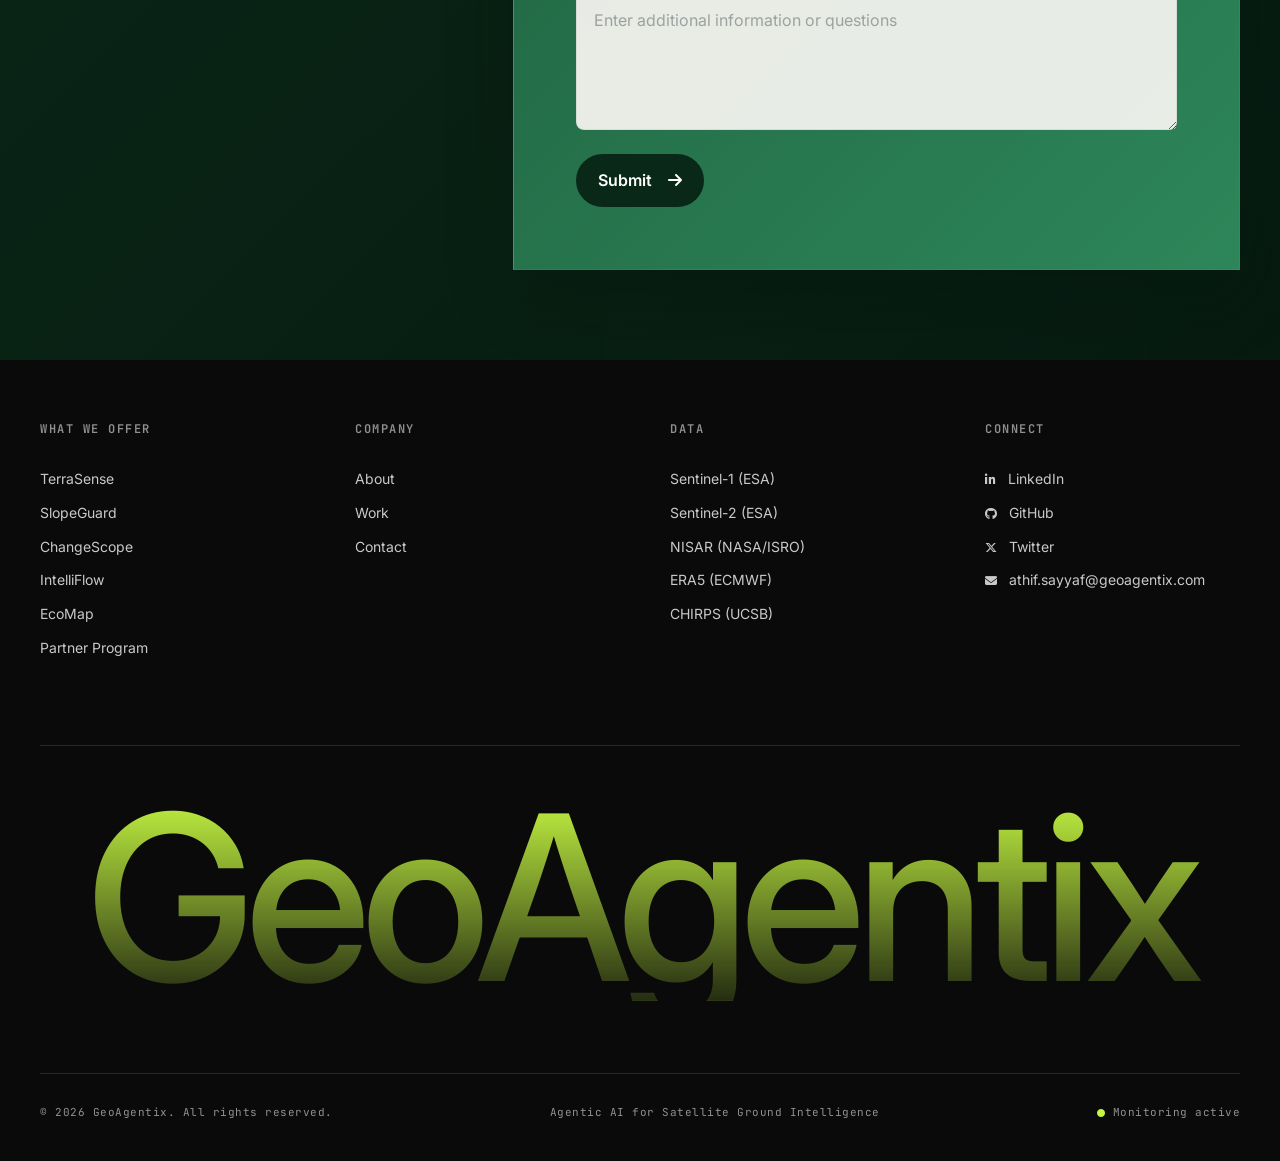
==== commit 314780ff: "Merge offer CTA into contact section" ====
--- a/index.html
+++ b/index.html
@@ -536,11 +536,6 @@
             </div>
         </div>
 
-        <div class="offer-cta-wrap">
-            <h3>Need ground-risk intelligence for your project?</h3>
-            <p>Share your site details and monitoring requirement with GeoAgentix.</p>
-            <a href="#contact">Contact us <i class="fas fa-arrow-right"></i></a>
-        </div>
     </div>
 </section>
 <!-- ============================================================ -->
@@ -734,7 +729,7 @@
             </div>
             <div class="contact-panel">
                 <h2>Contact Us</h2>
-                <p>Tell us about your site, project or monitoring requirement.</p>
+                <p><strong>Need ground-risk intelligence for your project?</strong> Share your site details and monitoring requirement with GeoAgentix.</p>
                 <form class="contact-form" id="contactForm">
                     <div class="form-row">
                         <label>
--- a/assets/css/style.css
+++ b/assets/css/style.css
@@ -540,43 +540,6 @@
     left: 0;
     color: var(--accent-bright);
     font-weight: 700;
-}
-
-.offer-cta-wrap {
-    margin-top: 32px;
-    text-align: center;
-    padding: 28px;
-    border-radius: 20px;
-    background: linear-gradient(135deg, var(--accent-navy) 0%, var(--accent-blue) 100%);
-    color: #fff;
-}
-.offer-cta-wrap h3 {
-    font-size: clamp(22px, 2.6vw, 32px);
-    font-weight: 500;
-    margin-bottom: 14px;
-    letter-spacing: -0.015em;
-}
-.offer-cta-wrap p {
-    color: rgba(255,255,255,0.78);
-    margin-bottom: 24px;
-    font-size: 15px;
-}
-.offer-cta-wrap a {
-    display: inline-flex;
-    align-items: center;
-    gap: 12px;
-    padding: 14px 28px;
-    background: #fff;
-    color: var(--accent-navy);
-    border-radius: 100px;
-    font-weight: 600;
-    font-size: 14px;
-    transition: all 0.3s ease;
-}
-.offer-cta-wrap a:hover {
-    background: var(--accent-light);
-    color: #fff;
-    transform: translateY(-2px);
 }
 
 /* ============================================================ */
